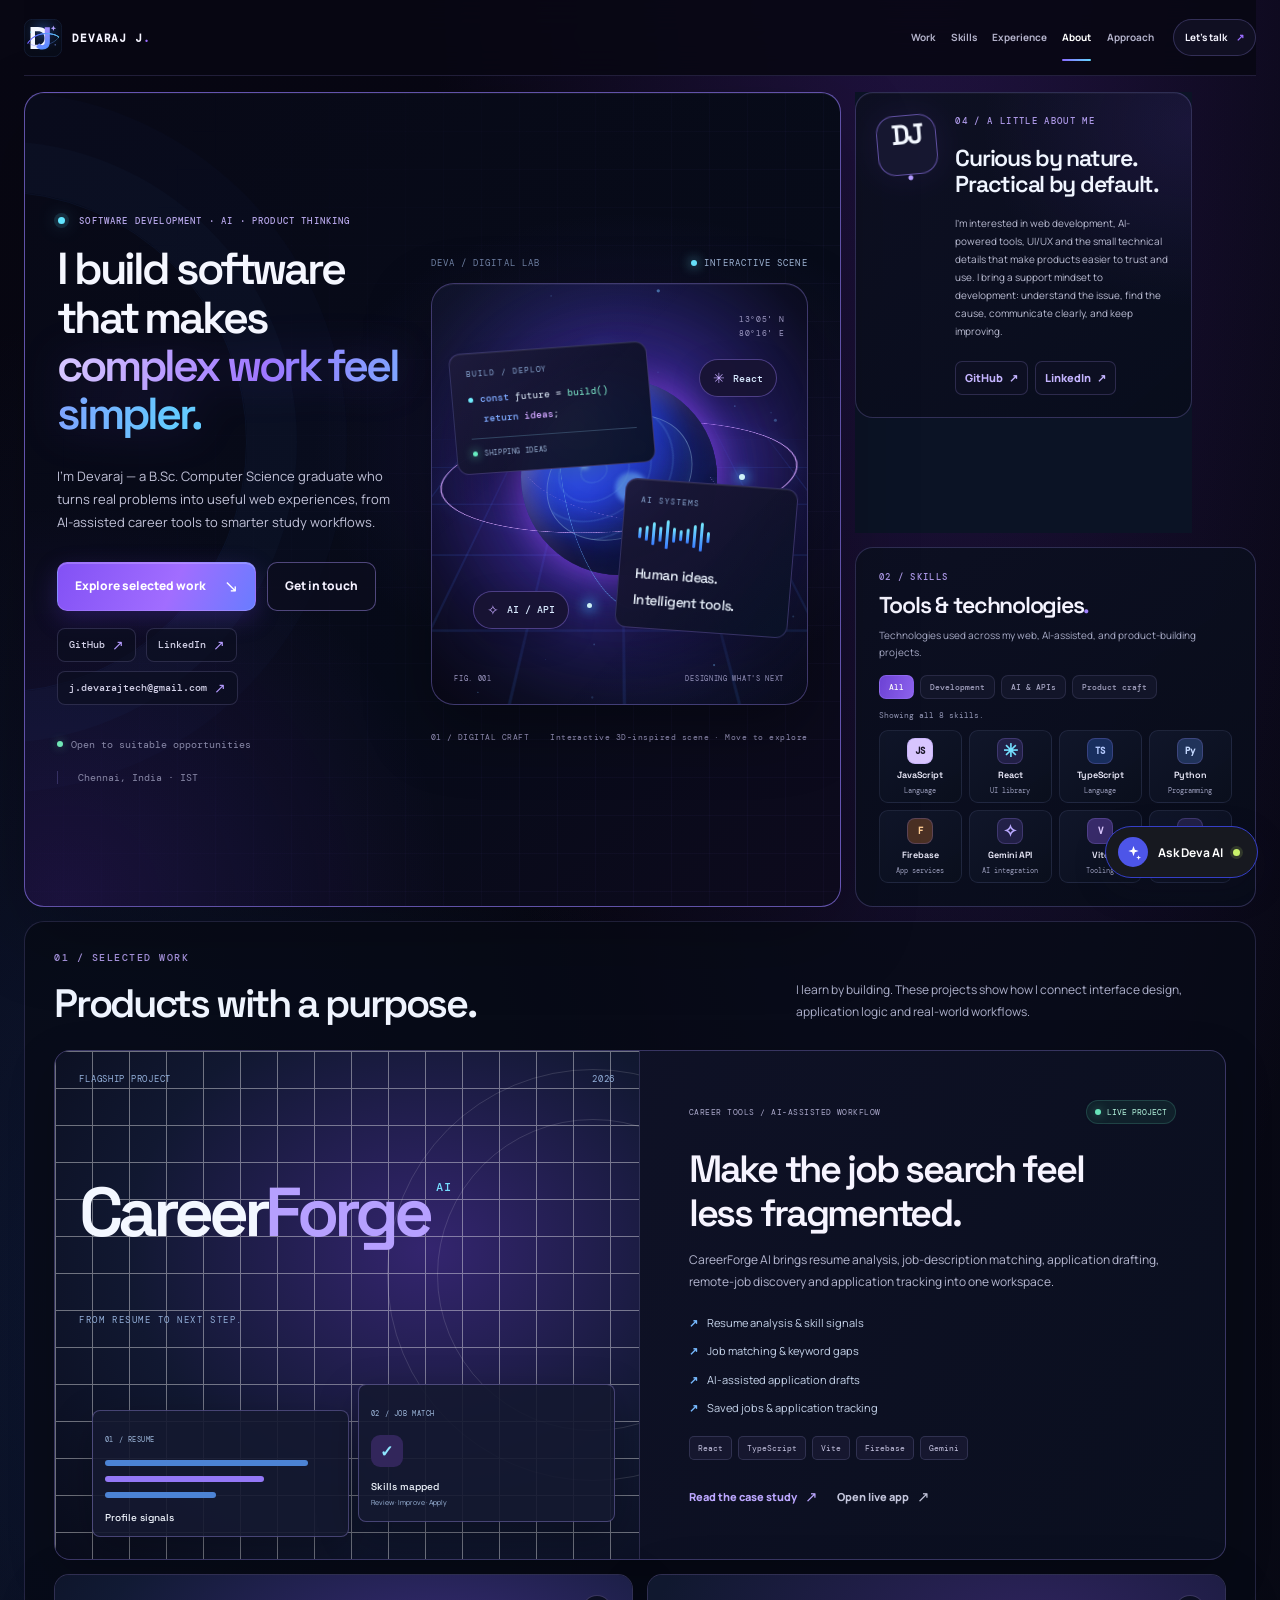
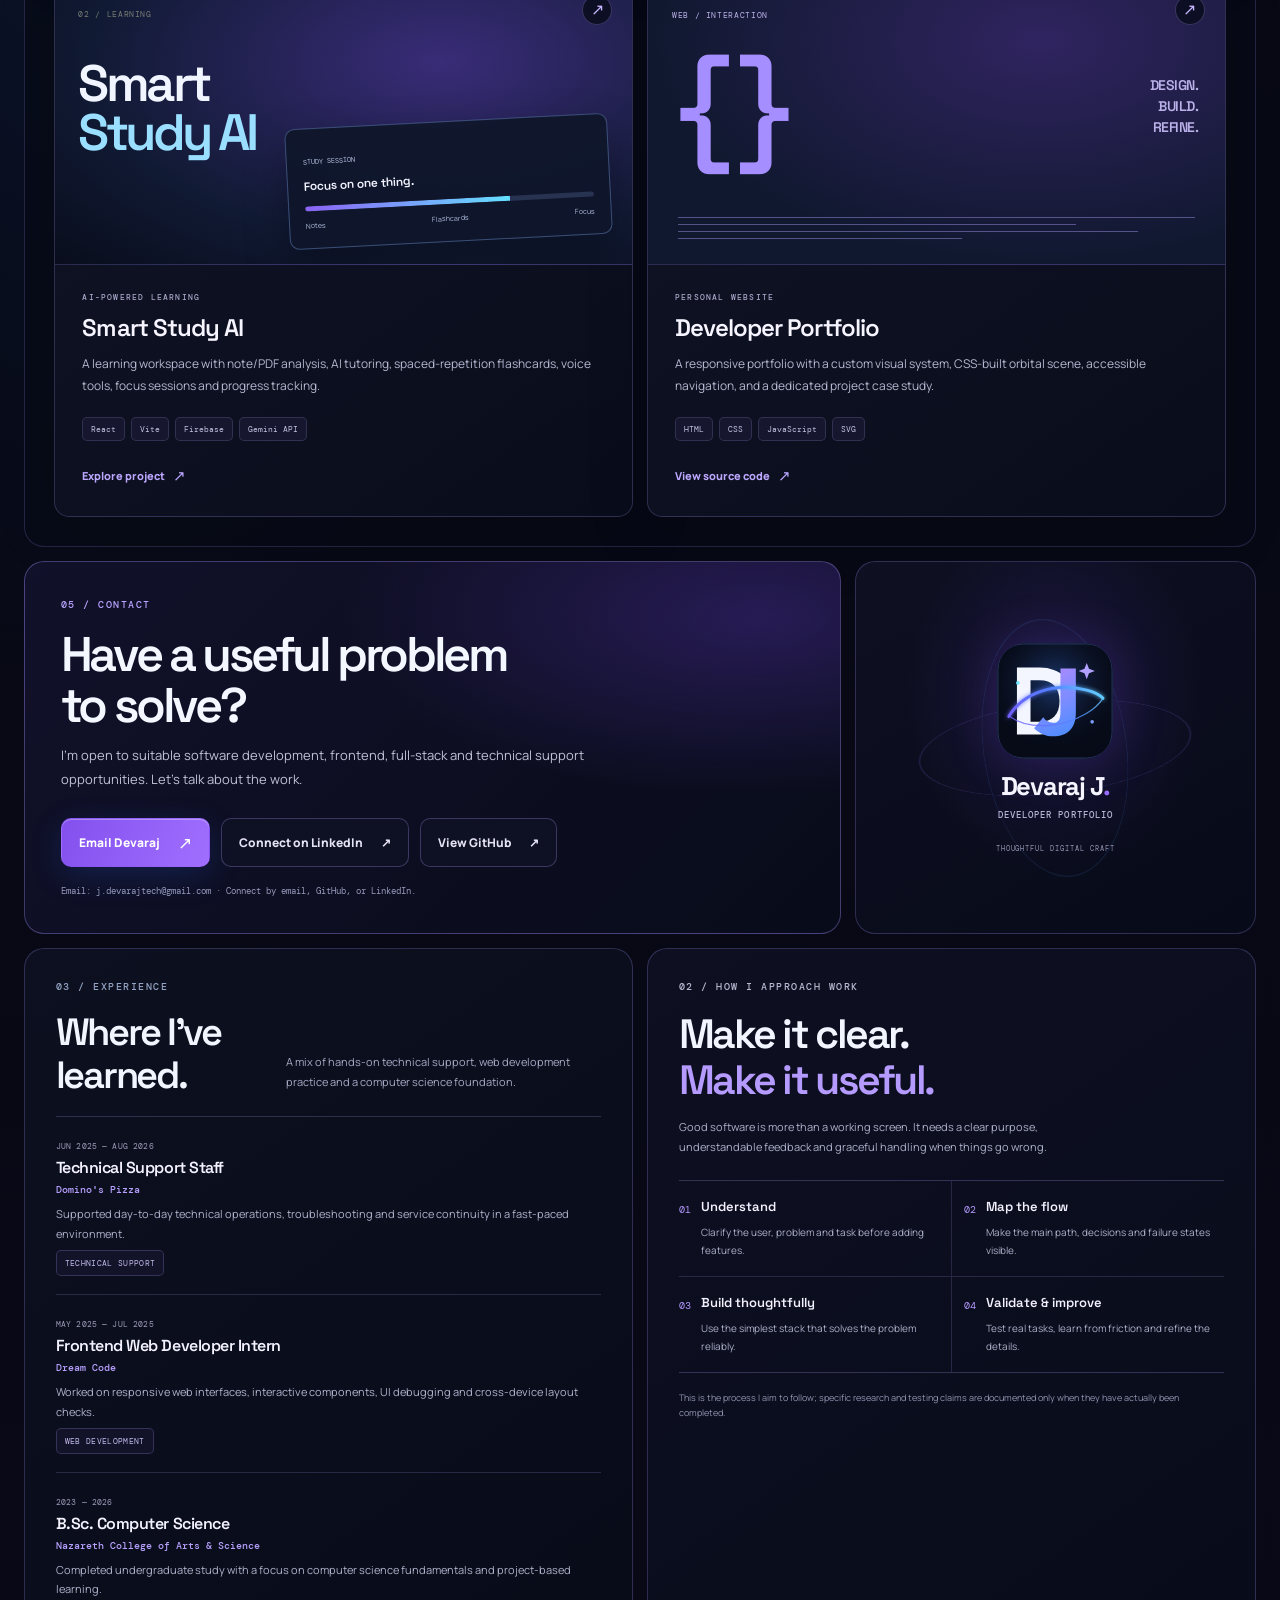
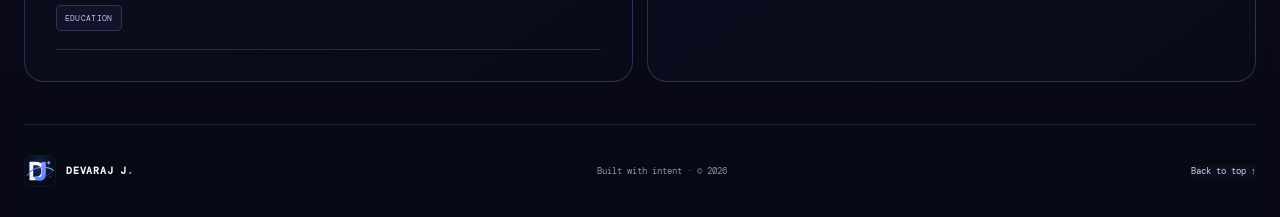
==== index.html @ 61943931 "feat: add accessible skill category filters" ====
<!doctype html>
<html lang="en">
<head>
  <meta charset="utf-8">
  <meta name="viewport" content="width=device-width, initial-scale=1">
  <meta name="theme-color" content="#080713">
  <title>Devaraj J — Software Developer & AI Product Builder</title>
  <meta name="description" content="Devaraj J is a software developer building useful web applications, AI-powered workflows and thoughtful digital experiences. Explore CareerForge AI and Smart Study AI.">
  <meta name="robots" content="index,follow">
  <link rel="canonical" href="https://devauchiha001.github.io/Devaportfolio/">
  <meta property="og:type" content="website">
  <meta property="og:title" content="Devaraj J — Software Developer & AI Product Builder">
  <meta property="og:description" content="Selected work in web development, AI integration and practical product engineering.">
  <meta property="og:image" content="https://raw.githubusercontent.com/devauchiha001/Devaportfolio/main/logo.svg">
  <meta name="twitter:card" content="summary_large_image">
  <link rel="icon" href="logo.svg?v=20261025-1">
  <link rel="preconnect" href="https://fonts.googleapis.com">
  <link rel="preconnect" href="https://fonts.gstatic.com" crossorigin>
  <link href="https://fonts.googleapis.com/css2?family=DM+Mono:wght@400;500&family=Manrope:wght@400;500;600;700;800&family=Space+Grotesk:wght@400;500;600;700&display=swap" rel="stylesheet">
  <link rel="stylesheet" href="style.css?v=20261012-4">
  <script type="application/ld+json">
  {
    "@context": "https://schema.org",
    "@type": "Person",
    "name": "Devaraj J",
    "jobTitle": "Software Developer",
    "url": "https://devauchiha001.github.io/Devaportfolio/",
    "sameAs": [
      "https://github.com/devauchiha001",
      "https://www.linkedin.com/in/devaraj-j-5021363a8"
    ],
    "knowsAbout": ["Software development", "React", "TypeScript", "Firebase", "AI integration", "UI/UX"]
  }
  </script>
  <link rel="stylesheet" href="ai-assistant.css?v=20261011-4">
  <link rel="stylesheet" href="motion-polish.css?v=20261025-2">
  <link rel="stylesheet" href="portfolio-design.css?v=20261025-1">
</head>
<body>
  <a class="skip-link" href="#main">Skip to content</a>
  <div class="site-shell">
    <header class="site-header" id="top">
      <a class="wordmark" href="index.html" aria-label="Devaraj J home"><span class="wordmark-mark"><img class="wordmark-image" src="logo.svg?v=20261025-1" alt=""></span><span class="wordmark-name">DEVARAJ J<span class="wordmark-dot">.</span></span></a>
      <button class="menu-toggle" type="button" aria-label="Open navigation" aria-expanded="false" aria-controls="primary-nav"><span></span><span></span></button>
      <nav class="primary-nav" id="primary-nav" aria-label="Main navigation">
        <a href="#work">Work</a><a href="#skills">Skills</a><a href="#experience">Experience</a><a href="#about">About</a><a href="#approach">Approach</a>
      </nav>
      <a class="header-contact" href="#contact">Let's talk <span aria-hidden="true">↗</span></a>
    </header>

    <main id="main" class="portfolio-main">
    <div class="portfolio-layout">
      
      <section class="hero section-wrap cinematic-hero portfolio-hero" aria-labelledby="hero-title">
        <div class="hero-copy reveal">
          <p class="eyebrow"><span class="eyebrow-dot"></span> SOFTWARE DEVELOPMENT · AI · PRODUCT THINKING</p>
          <h1 id="hero-title">I build software that makes <span class="text-highlight">complex work feel simpler.</span></h1>
          <p class="hero-summary">I'm Devaraj — a B.Sc. Computer Science graduate who turns real problems into useful web experiences, from AI-assisted career tools to smarter study workflows.</p>
          <div class="hero-actions">
            <a class="button button-primary" href="#work">Explore selected work <span aria-hidden="true">↘</span></a>
            <a class="button button-secondary" href="#contact">Get in touch</a>
          </div>
          <div class="hero-social-links" aria-label="Professional profiles and email">
            <a href="https://github.com/devauchiha001" target="_blank" rel="noopener noreferrer">GitHub <span aria-hidden="true">↗</span></a>
            <a href="https://www.linkedin.com/in/devaraj-j-5021363a8" target="_blank" rel="noopener noreferrer">LinkedIn <span aria-hidden="true">↗</span></a>
            <a href="mailto:j.devarajtech@gmail.com">j.devarajtech@gmail.com <span aria-hidden="true">↗</span></a>
          </div>
          <div class="hero-footnote"><span class="availability"><span></span> Open to suitable opportunities</span><span class="hero-location">Chennai, India · IST</span></div>
        </div>

        <div class="hero-visual cinematic-visual reveal" aria-label="Animated abstract 3D electric-blue orb with floating developer interface panels">
          <div class="scene-topline"><span>DEVA / DIGITAL LAB</span><span class="scene-live"><i></i> INTERACTIVE SCENE</span></div>
          <div class="scene-stage" id="hero-scene">
            <canvas class="scene-particles" id="scene-particles" aria-hidden="true"></canvas>
            <div class="scene-grid" aria-hidden="true"></div>
            <div class="scene-glow" aria-hidden="true"></div>
            <div class="orb-system" aria-hidden="true">
              <div class="orb-ring orb-ring-a"></div><div class="orb-ring orb-ring-b"></div><div class="orb-ring orb-ring-c"></div>
              <div class="energy-orb"><div class="orb-core"></div><div class="orb-shine"></div><div class="orb-continent"></div></div>
              <div class="orb-node orb-node-a"></div><div class="orb-node orb-node-b"></div><div class="orb-node orb-node-c"></div>
            </div>
            <div class="float-panel float-panel-code" aria-hidden="true"><span class="panel-kicker">BUILD / DEPLOY</span><div class="code-line"><i></i><b>const</b> future = <em>build()</em></div><div class="code-line indent"><b>return</b> <strong>ideas</strong>;</div><div class="panel-bottom"><span class="panel-pulse"></span> SHIPPING IDEAS</div></div>
            <div class="float-panel float-panel-ai" aria-hidden="true"><span class="panel-kicker">AI SYSTEMS</span><div class="ai-wave"><i></i><i></i><i></i><i></i><i></i><i></i><i></i><i></i><i></i><i></i><i></i></div><strong>Human ideas.<br>Intelligent tools.</strong></div>
            <div class="float-chip chip-react" aria-hidden="true"><span>✳</span> React</div>
            <div class="float-chip chip-ai" aria-hidden="true"><span>✧</span> AI / API</div>
            <div class="scene-coordinate" aria-hidden="true">13°05' N<br>80°16' E</div>
            <div class="scene-index" aria-hidden="true"><span>FIG. 001</span><span>DESIGNING WHAT'S NEXT</span></div>
          </div>
          <div class="visual-caption"><span>01 / DIGITAL CRAFT</span><span>Interactive 3D-inspired scene · Move to explore</span></div>
        </div>
      </section>

      <section class="section-wrap about-section portfolio-about" id="about" aria-labelledby="about-title">
        <div class="about-card reveal"><div class="about-mark">DJ<span>.</span></div><div><p class="eyebrow">04 / A LITTLE ABOUT ME</p><h2 id="about-title">Curious by nature.<br>Practical by default.</h2><p>I'm interested in web development, AI-powered tools, UI/UX and the small technical details that make products easier to trust and use. I bring a support mindset to development: understand the issue, find the cause, communicate clearly, and keep improving.</p><div class="about-links"><a href="https://github.com/devauchiha001" target="_blank" rel="noopener noreferrer">GitHub <span aria-hidden="true">↗</span></a><a href="https://www.linkedin.com/in/devaraj-j-5021363a8" target="_blank" rel="noopener noreferrer">LinkedIn <span aria-hidden="true">↗</span></a></div></div></div>
      </section>

      <section class="skills-section portfolio-skills" id="skills" aria-labelledby="skills-title">
  <div class="skills-panel">
    <div class="skills-heading"><p class="eyebrow">02 / SKILLS</p><h2 id="skills-title">Tools &amp; technologies<span class="heading-period">.</span></h2><p>Technologies used across my web, AI-assisted, and product-building projects.</p></div>
    <div class="skills-category-row" role="group" aria-label="Filter skills">
      <button class="skill-category is-current" type="button" data-skill-filter="all" aria-pressed="true">All</button>
      <button class="skill-category" type="button" data-skill-filter="development" aria-pressed="false">Development</button>
      <button class="skill-category" type="button" data-skill-filter="ai" aria-pressed="false">AI &amp; APIs</button>
      <button class="skill-category" type="button" data-skill-filter="product" aria-pressed="false">Product craft</button>
    </div>
    <p class="skill-filter-status" role="status" aria-live="polite">Showing all 8 skills.</p>
    <div class="skills-grid">
      <div class="skill-tile" data-skill-groups="development"><span class="skill-glyph glyph-js" aria-hidden="true">JS</span><strong>JavaScript</strong><small>Language</small></div>
      <div class="skill-tile" data-skill-groups="development product"><span class="skill-glyph glyph-react" aria-hidden="true">✳</span><strong>React</strong><small>UI library</small></div>
      <div class="skill-tile" data-skill-groups="development"><span class="skill-glyph glyph-ts" aria-hidden="true">TS</span><strong>TypeScript</strong><small>Language</small></div>
      <div class="skill-tile" data-skill-groups="development"><span class="skill-glyph glyph-python" aria-hidden="true">Py</span><strong>Python</strong><small>Programming</small></div>
      <div class="skill-tile" data-skill-groups="development ai"><span class="skill-glyph glyph-firebase" aria-hidden="true">F</span><strong>Firebase</strong><small>App services</small></div>
      <div class="skill-tile" data-skill-groups="ai"><span class="skill-glyph glyph-gemini" aria-hidden="true">✧</span><strong>Gemini API</strong><small>AI integration</small></div>
      <div class="skill-tile" data-skill-groups="development"><span class="skill-glyph glyph-vite" aria-hidden="true">V</span><strong>Vite</strong><small>Tooling</small></div>
      <div class="skill-tile" data-skill-groups="product"><span class="skill-glyph glyph-ui" aria-hidden="true">UI</span><strong>UI / UX</strong><small>Design basics</small></div>
    </div>
  </div>
</section>

      <section class="section-wrap work-section portfolio-work" id="work" aria-labelledby="work-title">
        <div class="section-heading reveal"><div><p class="eyebrow">01 / SELECTED WORK</p><h2 id="work-title">Products with a purpose<span class="heading-period">.</span></h2></div><p class="section-intro">I learn by building. These projects show how I connect interface design, application logic and real-world workflows.</p></div>

        <article class="featured-project reveal">
          <div class="featured-art">
            <div class="art-label"><span>FLAGSHIP PROJECT</span><span>2026</span></div>
            <div class="forge-art-title">Career<span>Forge</span><b>AI</b></div>
            <div class="forge-art-subtitle">FROM RESUME TO NEXT STEP.</div>
            <div class="forge-art-panels" aria-hidden="true"><div class="forge-panel panel-one"><span>01 / RESUME</span><i></i><i></i><i class="short"></i><b>Profile signals</b></div><div class="forge-panel panel-two"><span>02 / JOB MATCH</span><div class="panel-check">✓</div><b>Skills mapped</b><small>Review · Improve · Apply</small></div></div>
            <div class="art-grid-lines" aria-hidden="true"></div>
          </div>
          <div class="featured-info">
            <div class="project-kicker"><span>CAREER TOOLS / AI-ASSISTED WORKFLOW</span><span class="status-tag"><i></i> LIVE PROJECT</span></div>
            <h3>Make the job search feel less fragmented.</h3>
            <p>CareerForge AI brings resume analysis, job-description matching, application drafting, remote-job discovery and application tracking into one workspace.</p>
            <div class="feature-list"><span><i>↗</i> Resume analysis & skill signals</span><span><i>↗</i> Job matching & keyword gaps</span><span><i>↗</i> AI-assisted application drafts</span><span><i>↗</i> Saved jobs & application tracking</span></div>
            <div class="project-stack"><span>React</span><span>TypeScript</span><span>Vite</span><span>Firebase</span><span>Gemini</span></div>
            <div class="project-links"><a class="text-link" href="case-study.html">Read the case study <span aria-hidden="true">↗</span></a><a class="text-link text-link-muted" href="https://careerforge-ai.de5.net/" target="_blank" rel="noopener noreferrer">Open live app <span aria-hidden="true">↗</span></a></div>
          </div>
        </article>

        <div class="project-grid">
          <article class="project-card reveal">
            <a class="project-card-art study-art" href="https://smartstudyapp-ca670.web.app/" target="_blank" rel="noopener noreferrer" aria-label="Open Smart Study AI"><span class="card-art-number">02 / LEARNING</span><div class="study-art-name">Smart<br><em>Study AI</em></div><div class="study-art-card"><small>STUDY SESSION</small><b>Focus on one thing.</b><span class="study-progress"><i></i></span><div><span>Notes</span><span>Flashcards</span><span>Focus</span></div></div><span class="art-corner-arrow" aria-hidden="true">↗</span></a>
            <div class="project-card-copy"><p class="eyebrow">AI-POWERED LEARNING</p><h3>Smart Study AI</h3><p>A learning workspace with note/PDF analysis, AI tutoring, spaced-repetition flashcards, voice tools, focus sessions and progress tracking.</p><div class="project-stack"><span>React</span><span>Vite</span><span>Firebase</span><span>Gemini API</span></div><a class="text-link" href="https://smartstudyapp-ca670.web.app/" target="_blank" rel="noopener noreferrer">Explore project <span aria-hidden="true">↗</span></a></div>
          </article>
          <article class="project-card project-note reveal">
            <a class="project-card-art note-art" href="https://github.com/devauchiha001/Devaportfolio" target="_blank" rel="noopener noreferrer" aria-label="View the developer portfolio source code"><span class="note-stamp">WEB / INTERACTION</span><div class="note-symbol">{ }</div><div class="note-caption">DESIGN.<br>BUILD.<br>REFINE.</div><div class="note-lines" aria-hidden="true"><i></i><i></i><i></i><i></i></div><span class="art-corner-arrow" aria-hidden="true">↗</span></a>
            <div class="project-card-copy"><p class="eyebrow">PERSONAL WEBSITE</p><h3>Developer Portfolio</h3><p>A responsive portfolio with a custom visual system, CSS-built orbital scene, accessible navigation, and a dedicated project case study.</p><div class="project-stack"><span>HTML</span><span>CSS</span><span>JavaScript</span><span>SVG</span></div><a class="text-link" href="https://github.com/devauchiha001/Devaportfolio" target="_blank" rel="noopener noreferrer">View source code <span aria-hidden="true">↗</span></a></div>
          </article>
        </div>
      </section>

      <section class="contact-section portfolio-contact" id="contact" aria-labelledby="contact-title">
        <div class="section-wrap contact-inner reveal"><p class="eyebrow">05 / CONTACT</p><h2 id="contact-title">Have a useful problem<br>to solve<span class="heading-period">?</span></h2><p>I'm open to suitable software development, frontend, full-stack and technical support opportunities. Let's talk about the work.</p><div class="contact-actions"><a class="button button-primary" href="mailto:j.devarajtech@gmail.com">Email Devaraj <span aria-hidden="true">↗</span></a><a class="button button-light" href="https://www.linkedin.com/in/devaraj-j-5021363a8" target="_blank" rel="noopener noreferrer">Connect on LinkedIn <span aria-hidden="true">↗</span></a><a class="button button-light" href="https://github.com/devauchiha001" target="_blank" rel="noopener noreferrer">View GitHub <span aria-hidden="true">↗</span></a></div><span class="contact-small">Email: j.devarajtech@gmail.com · Connect by email, GitHub, or LinkedIn.</span></div>
      </section>

      <aside class="portfolio-brand-card" aria-label="Devaraj J portfolio identity">
  <div class="brand-orbit brand-orbit-one" aria-hidden="true"></div><div class="brand-orbit brand-orbit-two" aria-hidden="true"></div>
  <img src="logo.svg?v=20261025-2" alt="" width="116" height="116" loading="lazy">
  <h2>Devaraj J<span>.</span></h2><p>Developer Portfolio</p><span class="brand-tagline">THOUGHTFUL DIGITAL CRAFT</span>
</aside>

      <section class="section-wrap profile-section portfolio-experience" id="experience" aria-labelledby="experience-title">
        <div class="section-heading reveal"><div><p class="eyebrow">03 / EXPERIENCE</p><h2 id="experience-title">Where I've learned<span class="heading-period">.</span></h2></div><p class="section-intro">A mix of hands-on technical support, web development practice and a computer science foundation.</p></div>
        <div class="experience-list">
          <article class="experience-row reveal"><div class="experience-date">JUN 2025 — AUG 2026</div><div><h3>Technical Support Staff</h3><p class="experience-company">Domino's Pizza</p><p>Supported day-to-day technical operations, troubleshooting and service continuity in a fast-paced environment.</p></div><span class="experience-type">TECHNICAL SUPPORT</span></article>
          <article class="experience-row reveal"><div class="experience-date">MAY 2025 — JUL 2025</div><div><h3>Frontend Web Developer Intern</h3><p class="experience-company">Dream Code</p><p>Worked on responsive web interfaces, interactive components, UI debugging and cross-device layout checks.</p></div><span class="experience-type">WEB DEVELOPMENT</span></article>
          <article class="experience-row reveal"><div class="experience-date">2023 — 2026</div><div><h3>B.Sc. Computer Science</h3><p class="experience-company">Nazareth College of Arts & Science</p><p>Completed undergraduate study with a focus on computer science fundamentals and project-based learning.</p></div><span class="experience-type">EDUCATION</span></article>
        </div>
      </section>

      <section class="approach-section portfolio-approach" id="approach" aria-labelledby="approach-title">
        <div class="section-wrap">
          <div class="section-heading reveal"><div><p class="eyebrow">02 / HOW I APPROACH WORK</p><h2 id="approach-title">Make it clear.<br><span>Make it useful.</span></h2></div><p class="section-intro">Good software is more than a working screen. It needs a clear purpose, understandable feedback and graceful handling when things go wrong.</p></div>
          <div class="approach-steps">
            <article class="approach-step reveal"><span>01</span><div><h3>Understand</h3><p>Clarify the user, problem and task before adding features.</p></div></article>
            <article class="approach-step reveal"><span>02</span><div><h3>Map the flow</h3><p>Make the main path, decisions and failure states visible.</p></div></article>
            <article class="approach-step reveal"><span>03</span><div><h3>Build thoughtfully</h3><p>Use the simplest stack that solves the problem reliably.</p></div></article>
            <article class="approach-step reveal"><span>04</span><div><h3>Validate & improve</h3><p>Test real tasks, learn from friction and refine the details.</p></div></article>
          </div>
          <p class="approach-note">This is the process I aim to follow; specific research and testing claims are documented only when they have actually been completed.</p>
        </div>
      </section>
    </div>
  </main>
    <footer class="site-footer"><a class="wordmark" href="#top"><span class="wordmark-mark"><img class="wordmark-image" src="logo.svg?v=20261025-1" alt=""></span><span class="wordmark-name">DEVARAJ J<span class="wordmark-dot">.</span></span></a><span>Built with intent · © <span id="year"></span></span><a href="#top" class="back-top">Back to top ↑</a></footer>
  </div>
  <script src="script.js?v=20261025-2"></script>
  <script src="motion-polish.js?v=20261025-1"></script>

  <div class="deva-ai-widget" id="deva-ai-widget">
    <aside class="deva-ai-panel" id="deva-ai-panel" role="dialog" aria-modal="false" aria-labelledby="deva-ai-title" aria-describedby="deva-ai-status" hidden>
      <div class="deva-ai-panel-head">
        <div class="deva-ai-avatar" aria-hidden="true">
          <svg viewBox="0 0 24 24" fill="none"><path d="M12 2.7 13.9 8l5.4 1.9-5.4 1.9-1.9 5.4-1.9-5.4-5.4-1.9L10.1 8 12 2.7Z" fill="currentColor"/><path d="m19.2 15.8.9 2.5 2.5.9-2.5.9-.9 2.5-.9-2.5-2.5-.9 2.5-.9.9-2.5Z" fill="currentColor"/></svg>
        </div>
        <div class="deva-ai-heading">
          <strong id="deva-ai-title">Deva AI</strong>
          <span>Portfolio assistant</span>
        </div>
        <span class="deva-ai-online"><i></i> Preview</span>
        <button class="deva-ai-close" id="deva-ai-close" type="button" aria-label="Close Deva AI">
          <svg viewBox="0 0 24 24" fill="none" aria-hidden="true"><path d="m6 6 12 12M18 6 6 18" stroke="currentColor" stroke-width="1.8" stroke-linecap="round"/></svg>
        </button>
      </div>
      <p class="deva-ai-status" id="deva-ai-status">Preview mode · replies use curated portfolio information; messages are not sent to an AI service yet.</p>
      <div class="deva-ai-messages" id="deva-ai-messages" role="log" aria-live="polite" aria-relevant="additions text">
        <div class="deva-ai-message deva-ai-message-assistant">
          <div class="deva-ai-message-label">DEVA AI</div>
          <div class="deva-ai-bubble">Hi! I can help you explore Devaraj’s projects, skills, experience, and contact links. What would you like to know?</div>
        </div>
      </div>
      <div class="deva-ai-suggestions" id="deva-ai-suggestions" aria-label="Suggested questions">
        <button type="button" data-question="Tell me about CareerForge AI">CareerForge AI</button>
        <button type="button" data-question="Summarize Devaraj's skills">Technical skills</button>
        <button type="button" data-question="Give me a recruiter summary">Recruiter summary</button>
      </div>
      <form class="deva-ai-form" id="deva-ai-form">
        <label class="deva-ai-sr-only" for="deva-ai-input">Ask Deva AI a question</label>
        <input id="deva-ai-input" name="question" type="text" maxlength="500" placeholder="Ask about a project or skill…" autocomplete="off" required>
        <button type="submit" aria-label="Send question">
          <svg viewBox="0 0 24 24" fill="none" aria-hidden="true"><path d="M21 3 10.8 13.2M21 3l-6.5 18-3.7-7.8L3 9.5 21 3Z" stroke="currentColor" stroke-width="1.8" stroke-linecap="round" stroke-linejoin="round"/></svg>
        </button>
      </form>
      <p class="deva-ai-footnote">Answers are based on published portfolio content. Verify technical details in the linked repositories.</p>
    </aside>
    <button class="deva-ai-launcher" id="deva-ai-launcher" type="button" aria-expanded="false" aria-controls="deva-ai-panel" aria-label="Open Deva AI portfolio assistant">
      <span class="deva-ai-launcher-icon" aria-hidden="true"><svg viewBox="0 0 24 24" fill="none"><path d="M12 2.7 13.9 8l5.4 1.9-5.4 1.9-1.9 5.4-1.9-5.4-5.4-1.9L10.1 8 12 2.7Z" fill="currentColor"/><path d="M19.2 15.8l.9 2.5 2.5.9-2.5.9-.9 2.5-.9-2.5-2.5-.9 2.5-.9.9-2.5Z" fill="currentColor"/></svg></span>
      <span>Ask Deva AI</span>
      <span class="deva-ai-launcher-dot" aria-hidden="true"></span>
    </button>
  </div>
<script src="ai-assistant.js?v=20261011-4"></script>
</body>
</html>
---- style.css ----
:root{--paper:#f7f7f2;--paper-2:#eeefe8;--ink:#171920;--muted:#666b78;--subtle:#8b909a;--line:#dedfd8;--cobalt:#4d55e8;--cobalt-dark:#353fc8;--lavender:#e6e7ff;--lime:#c9f36a;--white:#fff;--display:"Space Grotesk",sans-serif;--body:"Manrope",sans-serif;--mono:"DM Mono",monospace;--page:1220px}*{box-sizing:border-box}html{scroll-behavior:smooth;scroll-padding-top:90px}body{margin:0;background:var(--paper);color:var(--ink);font-family:var(--body);line-height:1.65;-webkit-font-smoothing:antialiased}a{color:inherit}button,a{-webkit-tap-highlight-color:transparent}button{font:inherit}.skip-link{position:absolute;z-index:999;top:10px;left:12px;padding:10px 14px;background:var(--ink);color:#fff;transform:translateY(-160%);border-radius:7px}.skip-link:focus{transform:translateY(0)}.site-shell{overflow:hidden}.section-wrap{width:min(calc(100% - 64px),var(--page));margin-inline:auto}.site-header{height:84px;display:flex;align-items:center;gap:36px;width:min(calc(100% - 64px),var(--page));margin:auto;border-bottom:1px solid var(--line);position:relative;z-index:20}.wordmark{display:inline-flex;align-items:center;gap:10px;text-decoration:none;min-width:max-content}.wordmark-mark{width:37px;height:37px;display:grid;place-items:center;border:1.5px solid var(--ink);border-radius:11px;font:700 13px var(--display);letter-spacing:-.1em}.wordmark-mark span{color:var(--cobalt)}.wordmark-name{font:700 12px var(--mono);letter-spacing:.1em}.wordmark-dot{color:var(--cobalt)}.primary-nav{display:flex;align-items:center;gap:31px;margin-left:auto}.primary-nav a,.header-contact{font-size:12px;text-decoration:none;font-weight:700;color:#555a66;transition:color .2s}.primary-nav a:hover,.primary-nav a:focus-visible{color:var(--cobalt)}.header-contact{color:var(--ink);border:1px solid #c8cbd1;padding:10px 15px;border-radius:99px;min-width:max-content}.header-contact span{color:var(--cobalt);margin-left:7px}.menu-toggle{display:none}.hero{display:grid;grid-template-columns:1.03fr .97fr;gap:52px;align-items:center;padding-block:94px 102px;min-height:665px}.eyebrow{font:500 10px var(--mono);letter-spacing:.12em;color:#686d79;margin:0 0 18px}.eyebrow-dot{display:inline-block;width:7px;height:7px;border-radius:50%;background:#79a52c;box-shadow:0 0 0 4px #79a52c1a;margin:0 8px 0 1px}.hero h1{font:600 clamp(43px,5.25vw,70px)/1.08 var(--display);letter-spacing:-.065em;max-width:680px;margin:0}.text-highlight{color:var(--cobalt);position:relative}.hero-summary{font-size:15px;line-height:1.85;color:var(--muted);max-width:560px;margin:26px 0 0}.hero-actions,.contact-actions{display:flex;flex-wrap:wrap;gap:11px;margin-top:27px}.button{min-height:47px;display:inline-flex;align-items:center;justify-content:center;gap:18px;text-decoration:none;border-radius:8px;padding:0 17px;font-size:12px;font-weight:800;border:1px solid transparent;transition:transform .22s,background .22s,border-color .22s}.button:hover{transform:translateY(-2px)}.button:focus-visible,.text-link:focus-visible,.primary-nav a:focus-visible,.header-contact:focus-visible,.about-links a:focus-visible,.back-top:focus-visible{outline:3px solid #767cff;outline-offset:4px}.button-primary{background:var(--cobalt);color:white}.button-primary:hover{background:var(--cobalt-dark)}.button-primary span{font-size:17px;font-weight:400}.button-secondary{background:transparent;border-color:#cdd0d6;color:var(--ink)}.button-secondary:hover{border-color:var(--cobalt)}.hero-footnote{margin-top:33px;display:flex;gap:20px;flex-wrap:wrap;font:400 10px var(--mono);color:#777c86}.availability{display:inline-flex;align-items:center;gap:8px}.availability span{height:6px;width:6px;background:#78a52c;border-radius:50%}.hero-location{padding-left:20px;border-left:1px solid var(--line)}.hero-visual{position:relative;min-width:0;padding:17px 0 9px 14px}.visual-topline,.visual-caption{display:flex;justify-content:space-between;gap:12px;font:400 9px var(--mono);letter-spacing:.05em;color:#777b87}.tiny-status{display:inline-flex;gap:6px;align-items:center}.tiny-status i,.status-tag i{width:6px;height:6px;background:#79a52c;border-radius:50%;display:inline-block}.product-window{position:relative;z-index:1;margin-top:13px;border:1px solid #d5d6d0;border-radius:13px;background:#fff;box-shadow:0 28px 80px #25274313;overflow:hidden;transform:rotate(1.1deg)}.window-bar{height:37px;background:#f6f6f4;border-bottom:1px solid #e8e8e4;display:flex;align-items:center;justify-content:space-between;padding:0 14px;color:#777b84;font:400 9px var(--mono)}.window-dots{display:flex;gap:4px}.window-dots i{height:6px;width:6px;border-radius:50%;background:#d0d2d7}.window-dots i:first-child{background:#d6a7a2}.window-dots i:nth-child(2){background:#e7d19d}.window-dots i:nth-child(3){background:#add1a4}.window-menu{letter-spacing:1px}.workspace{display:grid;grid-template-columns:45px 1fr;min-height:325px}.workspace-sidebar{padding:14px 0;display:flex;align-items:center;flex-direction:column;gap:18px;background:#fafaf8;border-right:1px solid #ededea;color:#999eaa}.mini-brand{font:700 13px var(--display);color:var(--cobalt);margin-bottom:8px}.workspace-sidebar i{font-style:normal;font-size:13px;width:25px;height:25px;display:grid;place-items:center;border-radius:7px}.workspace-sidebar .side-active{background:var(--lavender);color:var(--cobalt)}.side-bottom{margin-top:auto;background:#ececff;color:var(--cobalt);border-radius:50%;width:24px;height:24px;display:grid;place-items:center;font:500 8px var(--mono)}.workspace-content{padding:20px 20px 16px;min-width:0}.workspace-greeting{display:flex;justify-content:space-between;align-items:center;gap:10px}.workspace-greeting>div{display:grid;gap:5px}.ui-overline{font:400 8px var(--mono);letter-spacing:.09em;color:#8e93a0}.workspace-greeting strong{font:600 17px var(--display);letter-spacing:-.04em}.avatar-chip{height:25px;width:25px;border-radius:8px;background:#f0eeff;display:grid;place-items:center;color:var(--cobalt);font:600 10px var(--mono)}.mini-stat-row{display:grid;grid-template-columns:1fr 1fr;gap:10px;margin-top:17px}.mini-stat{border:1px solid #e8e9ed;border-radius:7px;padding:12px;display:grid;gap:5px}.mini-stat small,.match-panel-heading{font:400 8px var(--mono);letter-spacing:.06em;color:#838894}.mini-stat b{font:600 13px var(--display)}.stat-pill,.stat-link{font-size:8px;color:#6a8f29}.stat-link{color:var(--cobalt)}.match-panel{border:1px solid #e4e5ed;border-radius:8px;padding:13px;margin-top:11px;background:#fdfdff}.match-panel-heading{display:flex;justify-content:space-between;align-items:center}.match-badge{font-size:7px;background:#efefff;color:var(--cobalt);border-radius:99px;padding:4px 6px}.match-role{display:flex;align-items:center;gap:9px;margin-top:13px}.company-mark{width:30px;height:30px;display:grid;place-items:center;border-radius:7px;background:#ececff;color:var(--cobalt);font-size:16px}.match-role>div{display:grid;gap:2px;min-width:0}.match-role b{font-size:10px}.match-role small{font-size:8px;color:#9297a1}.match-arrow{margin-left:auto;color:var(--cobalt)}.match-line{height:5px;background:#edeeef;border-radius:99px;margin-top:15px;overflow:hidden}.match-line span{display:block;width:68%;height:100%;background:#858bf0;border-radius:inherit}.match-foot{display:flex;justify-content:space-between;gap:8px;font-size:8px;color:#8b909b;margin-top:7px}.mini-row-footer{display:flex;justify-content:space-between;gap:6px;margin-top:13px;font-size:7px;color:#9b9faa}.visual-caption{margin-top:13px;font-size:8px}.orbit{position:absolute;border:1px solid #dfe0ff;border-radius:50%;pointer-events:none}.orbit-one{height:295px;width:295px;right:-80px;top:26px}.orbit-two{height:385px;width:385px;right:-125px;top:-20px;border-color:#e8e9f5}.tech-ribbon{border-block:1px solid var(--line);background:#f1f2ec;min-height:75px;display:flex;align-items:center;justify-content:center;gap:32px;padding:20px 32px;flex-wrap:wrap}.ribbon-label{font:500 9px var(--mono);letter-spacing:.11em;color:#8b9097}.ribbon-items{display:flex;align-items:center;gap:22px;flex-wrap:wrap;justify-content:center}.ribbon-items span{font:600 12px var(--display);color:#545966}.ribbon-items i{font-style:normal;font-size:11px;color:var(--cobalt)}.work-section{padding-block:116px 125px}.section-heading{display:flex;align-items:end;justify-content:space-between;gap:45px;margin-bottom:45px}.section-heading h2{font:600 clamp(34px,4vw,51px)/1.13 var(--display);letter-spacing:-.06em;margin:0}.heading-period{color:var(--cobalt)}.section-intro{max-width:390px;color:var(--muted);font-size:13px;line-height:1.85;margin:0 0 4px}.featured-project{display:grid;grid-template-columns:1fr 1fr;border:1px solid #d8d9d2;border-radius:15px;overflow:hidden;background:#fff;box-shadow:0 12px 35px #292d4410}.featured-art{min-height:425px;padding:22px 24px;position:relative;overflow:hidden;background:#181a2a;color:white;display:flex;flex-direction:column;justify-content:space-between}.featured-art:before{content:"";position:absolute;width:410px;height:410px;border:1px solid #fff2;border-radius:50%;right:-160px;top:18px}.featured-art:after{content:"";position:absolute;width:310px;height:310px;border:1px solid #fff2;border-radius:50%;right:-110px;top:68px}.art-label{position:relative;z-index:2;display:flex;justify-content:space-between;font:400 9px var(--mono);letter-spacing:.08em;color:#b8bbd0}.forge-art-title{position:relative;z-index:2;margin-top:37px;font:600 clamp(45px,5.4vw,72px)/.96 var(--display);letter-spacing:-.075em}.forge-art-title span{color:#aaaaff}.forge-art-title b{font:500 12px var(--mono);letter-spacing:.08em;vertical-align:top;margin-left:8px;color:var(--lime)}.forge-art-subtitle{position:relative;z-index:2;font:400 9px var(--mono);letter-spacing:.17em;color:#c5c7dc;margin-top:11px}.forge-art-panels{position:relative;z-index:2;display:flex;justify-content:flex-end;align-items:end;gap:9px;margin-top:16px}.forge-panel{border:1px solid #ffffff33;background:#202237ed;border-radius:8px;padding:12px;width:48%;box-shadow:0 15px 30px #0003}.forge-panel>span{font:400 7px var(--mono);letter-spacing:.08em;color:#aaaec6}.forge-panel i{height:6px;background:#6b6f8d;display:block;border-radius:99px;margin-top:10px;width:88%}.forge-panel i:nth-of-type(2){width:69%;background:#9a9df9}.forge-panel i.short{width:48%}.forge-panel b{display:block;font:500 10px var(--display);margin-top:13px}.panel-two{transform:translateY(-15px);background:#292b43}.panel-check{height:32px;width:32px;border-radius:9px;background:#d8ff92;color:#26340e;display:grid;place-items:center;font-weight:800;margin-top:12px}.forge-panel small{display:block;margin-top:4px;color:#bec1d6;font-size:7px}.art-grid-lines{position:absolute;inset:0;background-image:linear-gradient(#fff 1px,transparent 1px),linear-gradient(90deg,#fff 1px,transparent 1px);background-size:37px 37px;opacity:.045;pointer-events:none}.featured-info{padding:clamp(24px,4vw,49px);display:flex;flex-direction:column;align-items:flex-start}.project-kicker{display:flex;align-items:center;gap:10px;justify-content:space-between;flex-wrap:wrap;width:100%;font:400 8px var(--mono);letter-spacing:.06em;color:#7f8490}.status-tag{display:inline-flex;align-items:center;gap:6px;color:#527824;background:#f0f8e1;border-radius:99px;padding:6px 8px;letter-spacing:0}.featured-info h3{font:600 clamp(27px,3vw,38px)/1.15 var(--display);letter-spacing:-.06em;margin:24px 0 13px;max-width:460px}.featured-info>p,.project-card-copy>p:not(.eyebrow){font-size:12px;line-height:1.9;color:var(--muted);margin:0}.feature-list{display:grid;gap:10px;margin-top:20px;font-size:11px;color:#404551}.feature-list span{display:flex;align-items:center;gap:9px}.feature-list i{font-style:normal;color:var(--cobalt);font-weight:800}.project-stack{display:flex;flex-wrap:wrap;gap:6px;margin-top:19px}.project-stack span{font:400 8px var(--mono);padding:6px 8px;background:#f3f3f0;border:1px solid #e7e8e2;border-radius:5px;color:#626775}.project-links{display:flex;gap:19px;flex-wrap:wrap;margin-top:auto;padding-top:25px}.text-link{font-size:11px;font-weight:800;text-decoration:none;color:var(--cobalt);display:inline-flex;align-items:center;gap:8px}.text-link span{font-size:15px;font-weight:400}.text-link:hover{text-decoration:underline;text-underline-offset:4px}.text-link-muted{color:#535865}.project-grid{display:grid;grid-template-columns:1fr 1fr;gap:19px;margin-top:20px}.project-card{border:1px solid #d8d9d2;border-radius:14px;overflow:hidden;background:#fff}.project-card-art{height:290px;display:block;text-decoration:none;position:relative;overflow:hidden}.study-art{background:#e8e9df;padding:23px}.card-art-number{font:400 8px var(--mono);letter-spacing:.08em;color:#777d72}.study-art-name{font:600 clamp(34px,4vw,54px)/.96 var(--display);letter-spacing:-.07em;margin-top:35px;color:#252922;position:relative;z-index:1}.study-art-name em{font-style:normal;color:#5b64dc}.study-art-card{position:absolute;right:22px;bottom:22px;width:56%;padding:16px;border:1px solid #d7d9cd;border-radius:10px;background:#f8f8f1;box-shadow:0 15px 35px #292d4414;transform:rotate(-3deg)}.study-art-card small{font:400 7px var(--mono);color:#888e7a}.study-art-card b{display:block;margin-top:7px;font:600 12px var(--display)}.study-progress{height:5px;background:#e5e6de;border-radius:99px;display:block;margin-top:12px;overflow:hidden}.study-progress i{display:block;height:100%;width:71%;background:#7780e8}.study-art-card>div{display:flex;justify-content:space-between;margin-top:9px;font-size:7px;color:#73796d}.art-corner-arrow{position:absolute;right:20px;top:20px;height:30px;width:30px;border-radius:50%;background:#f8f8f1;display:grid;place-items:center;color:#4d55e8}.project-card-copy{padding:27px}.project-card-copy .eyebrow{font-size:8px;margin-bottom:10px}.project-card-copy h3{font:600 24px var(--display);letter-spacing:-.04em;margin:0 0 10px}.project-card-copy>.text-link{margin-top:23px}.project-note .note-art{height:290px;padding:24px;background:#e9e8fb;position:relative;overflow:hidden}.note-stamp{font:400 8px var(--mono);letter-spacing:.08em;color:#7776ac}.note-symbol{position:absolute;font:600 120px/.95 var(--display);letter-spacing:-.1em;color:#6766b8;left:28px;top:72px}.note-caption{position:absolute;right:26px;top:100px;font:600 14px/1.5 var(--display);letter-spacing:-.03em;color:#282940;text-align:right}.note-lines{position:absolute;left:30px;right:30px;bottom:25px;display:grid;gap:6px}.note-lines i{height:1px;background:#b9b8db}.note-lines i:nth-child(2){width:77%}.note-lines i:nth-child(3){width:89%}.note-lines i:nth-child(4){width:55%}.approach-section{background:#1c1e2d;color:#fff;padding-block:105px 100px}.approach-section .eyebrow{color:#b7bad2}.approach-section .section-heading h2{font-size:clamp(39px,5vw,61px)}.approach-section .section-heading h2 span{color:#aaaaff}.approach-section .section-intro{color:#b4b7c8}.approach-steps{display:grid;grid-template-columns:repeat(4,1fr);border-top:1px solid #444657;border-bottom:1px solid #444657}.approach-step{padding:25px 22px 25px 0;display:flex;gap:17px;border-right:1px solid #444657}.approach-step:not(:first-child){padding-left:22px}.approach-step:last-child{border-right:0}.approach-step>span{font:400 10px var(--mono);color:#aaaaff;padding-top:5px}.approach-step h3{font:600 15px var(--display);margin:0 0 8px}.approach-step p{font-size:11px;line-height:1.8;color:#b4b7c8;margin:0;max-width:230px}.approach-note{font-size:10px;color:#a1a4b8;margin:17px 0 0}.profile-section{padding-block:116px}.experience-list{border-top:1px solid var(--line)}.experience-row{padding:26px 0;display:grid;grid-template-columns:175px 1fr 155px;align-items:start;gap:25px;border-bottom:1px solid var(--line)}.experience-date{font:400 9px var(--mono);letter-spacing:.02em;color:#777c88;padding-top:6px}.experience-row h3{font:600 18px var(--display);letter-spacing:-.03em;margin:0}.experience-company{font:500 10px var(--mono);color:var(--cobalt);margin:5px 0 8px}.experience-row p:last-child{font-size:12px;color:var(--muted);line-height:1.8;margin:0;max-width:600px}.experience-type{font:400 8px var(--mono);letter-spacing:.04em;color:#7e838d;border:1px solid #dedfd9;border-radius:5px;padding:7px 8px;text-align:center;justify-self:end}.about-section{padding-block:0 115px}.about-card{display:grid;grid-template-columns:130px 1fr;gap:32px;padding:clamp(28px,5vw,60px);border-radius:16px;background:#edeee7;border:1px solid #e1e2da}.about-mark{width:86px;height:86px;border:1px solid #b7b9c3;border-radius:25px;display:grid;place-items:center;font:600 28px var(--display);letter-spacing:-.1em;color:var(--ink);transform:rotate(-5deg)}.about-mark span{color:var(--cobalt)}.about-card h2{font:600 clamp(30px,3.4vw,43px)/1.15 var(--display);letter-spacing:-.06em;margin:0 0 16px}.about-card>div:last-child>p:not(.eyebrow){max-width:780px;font-size:12px;color:var(--muted);line-height:1.95;margin:0}.about-links{display:flex;gap:19px;margin-top:21px}.about-links a{font-size:11px;font-weight:800;text-decoration:none;color:var(--cobalt)}.about-links a span{margin-left:4px}.contact-section{background:#dfe1fa;padding-block:91px}.contact-inner{max-width:var(--page)}.contact-inner .eyebrow{color:#535bbb}.contact-inner h2{font:600 clamp(43px,6.4vw,76px)/1.05 var(--display);letter-spacing:-.07em;margin:0;max-width:850px}.contact-inner>p:not(.eyebrow){max-width:590px;font-size:13px;color:#55596d;line-height:1.9}.button-light{background:#f8f8ff;border-color:#c4c7ec;color:#252849}.button-light:hover{border-color:var(--cobalt)}.contact-small{display:block;margin-top:18px;font:400 9px var(--mono);color:#6f7390}.site-footer{min-height:93px;display:flex;align-items:center;justify-content:space-between;gap:20px;width:min(calc(100% - 64px),var(--page));margin:auto;color:#777c86;font:400 9px var(--mono)}.site-footer .wordmark-mark{height:31px;width:31px;border-radius:9px;font-size:11px}.site-footer .wordmark-name{font-size:10px}.back-top{text-decoration:none;color:#5d6270}.back-top:hover{color:var(--cobalt)}.reveal{opacity:0;transform:translateY(18px);transition:opacity .55s ease,transform .55s cubic-bezier(.2,.75,.25,1)}.reveal.is-visible{opacity:1;transform:none}@media(min-width:1400px){.hero{padding-top:112px;padding-bottom:118px}.hero h1{font-size:72px}}@media(max-width:1000px){.section-wrap,.site-header,.site-footer{width:min(calc(100% - 44px),var(--page))}.hero{grid-template-columns:1fr;gap:35px;padding-block:72px 82px}.hero-copy{max-width:760px}.hero-visual{width:min(100%,680px);margin:auto;padding-left:0}.product-window{transform:none}.orbit-one{right:0}.orbit-two{right:-48px}.section-heading{align-items:start;flex-direction:column;gap:18px}.section-intro{max-width:600px}.featured-project{grid-template-columns:1fr 1fr}.featured-art{min-height:400px}.featured-info{padding:26px}.approach-steps{grid-template-columns:1fr 1fr}.approach-step{padding:22px 20px 22px 0}.approach-step:nth-child(2){border-right:0}.approach-step:nth-child(3){padding-left:0;border-top:1px solid #444657}.approach-step:nth-child(4){border-top:1px solid #444657}.experience-row{grid-template-columns:145px 1fr}.experience-type{grid-column:2;justify-self:start}.about-card{grid-template-columns:90px 1fr;gap:24px}}@media(max-width:700px){html{scroll-padding-top:76px}.section-wrap,.site-header,.site-footer{width:calc(100% - 36px)}.site-header{height:72px;gap:12px}.wordmark-mark{width:33px;height:33px}.wordmark-name{font-size:10px}.header-contact{padding:9px 11px;font-size:10px;margin-left:auto}.menu-toggle{display:flex;order:3;flex-direction:column;justify-content:center;gap:5px;width:38px;height:38px;background:transparent;border:1px solid #d0d2d7;border-radius:8px;cursor:pointer}.menu-toggle span{width:15px;height:1.5px;background:var(--ink);margin:auto}.primary-nav{display:none;position:absolute;top:63px;left:0;right:0;background:#fff;border:1px solid var(--line);border-radius:11px;padding:11px;box-shadow:0 15px 30px #18192015;gap:0;flex-direction:column;align-items:stretch;margin:0}.primary-nav.is-open{display:flex}.primary-nav a{padding:12px 10px;border-radius:6px}.primary-nav a:hover{background:#f3f3f1}.hero{padding-block:58px 66px;min-height:unset;gap:36px}.hero h1{font-size:clamp(39px,11vw,58px)}.hero-summary{font-size:13px;margin-top:20px}.eyebrow{font-size:9px;line-height:1.8}.hero-actions{gap:8px}.button{min-height:44px;padding:0 13px;font-size:10px}.hero-footnote{gap:11px;font-size:8px;margin-top:24px}.hero-location{padding-left:11px}.hero-visual{padding-top:4px}.workspace{grid-template-columns:34px 1fr;min-height:280px}.workspace-sidebar{gap:13px}.workspace-content{padding:14px 12px}.workspace-greeting strong{font-size:13px}.mini-stat{padding:9px}.match-panel{padding:10px}.mini-row-footer{font-size:6px}.visual-topline,.visual-caption{font-size:7px}.orbit-one{height:220px;width:220px;right:-75px}.orbit-two{height:285px;width:285px;right:-102px}.tech-ribbon{gap:14px;padding:18px 16px}.ribbon-label{width:100%;text-align:center}.ribbon-items{gap:10px 13px}.ribbon-items span{font-size:10px}.work-section,.profile-section{padding-block:77px}.section-heading{margin-bottom:29px;gap:12px}.section-heading h2{font-size:clamp(32px,9vw,43px)}.section-intro{font-size:12px}.featured-project{grid-template-columns:1fr}.featured-art{min-height:350px;padding:18px}.forge-art-title{font-size:60px;margin-top:28px}.forge-art-panels{margin-top:15px}.featured-info{padding:24px 21px}.featured-info h3{font-size:30px;margin-top:19px}.project-links{margin-top:5px}.project-grid{grid-template-columns:1fr;gap:14px;margin-top:14px}.project-card-art,.study-art,.project-note .note-art{height:245px}.study-art-name{font-size:43px}.study-art-card{width:58%;padding:12px;right:15px;bottom:15px}.note-symbol{font-size:105px;top:60px}.note-caption{top:85px;right:20px;font-size:12px}.project-card-copy{padding:22px}.approach-section{padding-block:75px}.approach-steps{grid-template-columns:1fr}.approach-step,.approach-step:not(:first-child),.approach-step:nth-child(3),.approach-step:nth-child(4){padding:19px 0;border-right:0;border-top:1px solid #444657}.approach-step:first-child{border-top:0}.approach-step p{max-width:none}.experience-row{grid-template-columns:1fr;gap:8px;padding:22px 0}.experience-date{font-size:8px}.experience-row h3{font-size:17px}.experience-type{grid-column:1;font-size:7px;margin-top:4px}.about-section{padding-bottom:78px}.about-card{grid-template-columns:1fr;padding:25px 22px;gap:20px}.about-mark{height:64px;width:64px;font-size:22px;border-radius:19px}.about-card h2{font-size:32px}.contact-section{padding-block:70px}.contact-inner h2{font-size:clamp(39px,11vw,58px)}.contact-inner>p:not(.eyebrow){font-size:12px}.site-footer{padding-block:22px;min-height:unset;flex-wrap:wrap}.site-footer>span{order:3;width:100%}}@media(max-width:380px){.wordmark{gap:7px}.wordmark-name{letter-spacing:.05em}.header-contact{padding:8px}.hero h1{font-size:37px}.hero-location{display:none}.workspace-content{padding:12px 8px}.match-foot{font-size:7px}.project-kicker{font-size:7px}.forge-art-title{font-size:52px}}@media(prefers-reduced-motion:reduce){html{scroll-behavior:auto}*,*::before,*::after{animation-duration:.01ms!important;animation-iteration-count:1!important;scroll-behavior:auto!important;transition-duration:.01ms!important}.reveal{opacity:1;transform:none}}
/* Refined identity and visible professional-profile links */
.wordmark-mark{width:42px;height:42px;border:0;border-radius:0;background:transparent;overflow:visible;letter-spacing:0;font-size:initial}
.wordmark-image{display:block;width:100%;height:100%;object-fit:contain}
.site-footer .wordmark-mark{width:32px;height:32px;border:0;border-radius:0}
.hero-social-links{display:flex;flex-wrap:wrap;align-items:center;gap:9px 10px;margin-top:17px;max-width:100%}
.hero-social-links a{display:inline-flex;align-items:center;justify-content:center;gap:7px;max-width:100%;white-space:nowrap;flex:0 0 auto;font:500 10px var(--mono);line-height:1.3;color:#4d5361;text-decoration:none;padding:9px 11px;border:1px solid #dedfd8;border-radius:8px;background:rgba(255,255,255,.62);transition:color .2s,border-color .2s,background .2s}
.hero-social-links a span{color:var(--cobalt);font-size:14px;line-height:1}
.hero-social-links a:hover{color:var(--cobalt);border-color:#b8bbf4;background:#fff}
@media(max-width:700px){.wordmark-mark{width:36px;height:36px}.hero-social-links{margin-top:14px;gap:8px}.hero-social-links a{font-size:9px;padding:8px 9px}.hero-social-links a:last-child{max-width:100%}}


/* ─────────────────────────────────────────────────────────────
   CINEMATIC FUTURISTIC REDESIGN · 2026-10
   CSS-built 3D scene + optional canvas particles; no heavy runtime.
   ───────────────────────────────────────────────────────────── */
:root{color-scheme:dark;--paper:#070b18;--paper-2:#0b1224;--ink:#f1f5ff;--muted:#a4aec5;--subtle:#7f8aa6;--line:#202b43;--cobalt:#4b8dff;--cobalt-dark:#2866e7;--lavender:#132548;--lime:#7ce9ff;--white:#0e172b;--display:"Space Grotesk",sans-serif;--body:"Manrope",sans-serif;--mono:"DM Mono",monospace;--page:1280px}
html{background:#070b18;scroll-padding-top:100px;scroll-behavior:smooth}
body{background:radial-gradient(ellipse at 76% 7%,#11224a 0,transparent 34%),radial-gradient(ellipse at 5% 36%,#0b1831 0,transparent 28%),#070b18;color:#f1f5ff}
::selection{background:#397cf0;color:#fff}
.site-shell{overflow:clip}
.site-header{border-bottom-color:#1c2942;background:rgba(7,11,24,.78);backdrop-filter:blur(18px)}
.wordmark-mark{border-color:#4b8dff;color:#eaf2ff;box-shadow:0 0 24px #357aff20}
.wordmark-name{color:#f4f7ff}
.primary-nav a,.header-contact{color:#aab6cf}
.primary-nav a:hover,.primary-nav a:focus-visible,.header-contact:hover{color:#fff}
.header-contact{border-color:#314365;background:#101a30}
.header-contact span,.wordmark-dot{color:#72aaff}
.menu-toggle{color:#eef4ff}
.hero{gap:clamp(30px,4.5vw,72px);padding-block:80px 88px;min-height:680px}
.eyebrow{color:#93a4c3;font-size:10px;letter-spacing:.15em}
.eyebrow-dot{background:#62e6ff;box-shadow:0 0 0 4px #62e6ff20,0 0 18px #62e6ff9c}
.hero h1{color:#f5f7ff;font-size:clamp(44px,5.25vw,74px);letter-spacing:-.07em}
.text-highlight{color:#79aaff;background:linear-gradient(105deg,#f4f7ff 0%,#82b3ff 35%,#6be6ff 78%,#a6b4ff 100%);background-clip:text;-webkit-background-clip:text;-webkit-text-fill-color:transparent;filter:drop-shadow(0 0 24px #4685ff25)}
.hero-summary{color:#aab5cc;max-width:540px}
.button{border-radius:10px;min-height:49px}
.button-primary{background:linear-gradient(110deg,#3476f6,#4d9bff);box-shadow:0 9px 32px #2866e733,inset 0 1px #ffffff4d}
.button-primary:hover{background:linear-gradient(110deg,#4d8aff,#58b6ff);box-shadow:0 12px 34px #2866e755}
.button-secondary{border-color:#344360;color:#e6edff;background:#101a2b}
.button-secondary:hover{border-color:#6fa4ff;background:#14223b}
.button:focus-visible,.text-link:focus-visible,.primary-nav a:focus-visible,.header-contact:focus-visible,.about-links a:focus-visible,.back-top:focus-visible{outline:3px solid #6de6ff;outline-offset:4px}
.hero-social-links a{color:#b7c5df;border-color:#273653;background:#0d1629}
.hero-social-links a span{color:#7cb2ff}
.hero-social-links a:hover{color:#fff;border-color:#548df1;background:#12213b}
.hero-footnote{color:#8f9fba}
.availability span{background:#6be6ff;box-shadow:0 0 12px #6be6ff99}
.hero-location{border-left-color:#2a3854}
.cinematic-hero{grid-template-columns:minmax(0,.9fr) minmax(0,1.1fr);min-height:740px;position:relative}
.cinematic-hero:before{content:"";position:absolute;width:500px;height:500px;left:-280px;top:12%;border:1px solid #3b78db14;border-radius:50%;box-shadow:0 0 0 50px #3b78db08,0 0 0 100px #3b78db05;pointer-events:none}
.cinematic-visual{padding:0;min-width:0;perspective:1200px;isolation:isolate}
.scene-topline,.visual-caption{display:flex;justify-content:space-between;gap:12px;color:#7183a6;font:400 9px var(--mono);letter-spacing:.12em}
.scene-live{display:flex;align-items:center;gap:7px;color:#a2b8d9}
.scene-live i{width:6px;height:6px;background:#64edff;box-shadow:0 0 12px #64edff;border-radius:50%}
.scene-stage{position:relative;isolation:isolate;overflow:hidden;min-height:490px;margin-top:14px;border:1px solid #263a60;border-radius:23px;background:radial-gradient(ellipse at 51% 43%,#16366b 0, #0c1b38 30%,#081124 65%,#070b18 100%);box-shadow:inset 0 1px #ffffff0c,0 36px 110px #00000045;transform-style:preserve-3d;transition:border-color .4s,box-shadow .4s}
.scene-stage:after{content:"";position:absolute;inset:0;z-index:8;pointer-events:none;border-radius:inherit;background:linear-gradient(135deg,#72a9ff0d,transparent 34%,transparent 68%,#4b8dff09)}
.scene-stage:hover{border-color:#4d79bf;box-shadow:inset 0 1px #ffffff12,0 40px 120px #00000055,0 0 55px #347aff12}
.scene-particles{position:absolute;inset:0;width:100%;height:100%;z-index:1;pointer-events:none;opacity:.9}
.scene-grid{position:absolute;inset:32% -15% -28%;z-index:0;transform:perspective(360px) rotateX(64deg) scale(1.25);transform-origin:top center;background-image:linear-gradient(#4286ff20 1px,transparent 1px),linear-gradient(90deg,#4286ff20 1px,transparent 1px);background-size:35px 35px;mask-image:linear-gradient(to bottom,transparent,#000 20%,#000 70%,transparent);animation:grid-drift 18s linear infinite}
.scene-glow{position:absolute;z-index:0;width:360px;height:360px;left:50%;top:45%;transform:translate(-50%,-50%);border-radius:50%;background:#1768ff2b;filter:blur(65px);animation:glow-breathe 6s ease-in-out infinite alternate}
.orb-system{position:absolute;z-index:3;left:50%;top:46%;width:260px;height:260px;transform:translate(-50%,-50%);transform-style:preserve-3d;animation:orb-float 8s ease-in-out infinite;will-change:transform}
.energy-orb{position:absolute;inset:32px;border-radius:50%;overflow:hidden;transform-style:preserve-3d;background:radial-gradient(circle at 28% 24%,#e1f9ff 0,#72c5ff 4%,#287dff 16%,#1050ca 35%,#0a286c 57%,#06142e 78%,#071020 100%);box-shadow:inset -22px -23px 45px #020a22e8,inset 9px 9px 24px #b8eaff8a,0 0 28px #358affbf,0 0 70px #1670ff82,0 0 130px #1558ff36}
.orb-core{position:absolute;inset:11%;border:1px solid #c4f7ff52;border-radius:50%;background:repeating-radial-gradient(ellipse at 37% 35%,transparent 0 12px,#82d9ff24 13px 14px,transparent 15px 23px);transform:rotate(-28deg) scaleY(.77);box-shadow:inset 0 0 24px #6cd9ff22}
.orb-shine{position:absolute;inset:0;border-radius:50%;background:linear-gradient(125deg,#d8faff72 0,transparent 26%,transparent 55%,#1b6eff1c 75%,#000a 100%);mix-blend-mode:screen}
.orb-continent{position:absolute;inset:10%;border-radius:50%;opacity:.7;background:radial-gradient(ellipse at 28% 43%,#b4f6ff 0 2%,transparent 3%),radial-gradient(ellipse at 40% 33%,#9fe9ff 0 7%,transparent 8%),radial-gradient(ellipse at 58% 57%,#67bfff 0 12%,transparent 13%),radial-gradient(ellipse at 63% 31%,#b7efff 0 4%,transparent 5%);filter:blur(2px)}
.orb-ring{position:absolute;inset:0;border:1px solid #7dbdff78;border-radius:50%;transform-style:preserve-3d;box-shadow:0 0 20px #4389ff14}
.orb-ring-a{transform:rotateX(68deg) rotateZ(-25deg) scale(1.43,1.08);border-color:#8bdfff9c;animation:ring-spin-a 14s linear infinite}
.orb-ring-b{transform:rotateY(67deg) rotateZ(31deg) scale(1.28,.91);border-color:#478aff9c;animation:ring-spin-b 18s linear infinite}
.orb-ring-c{inset:16px;transform:rotateX(76deg) rotateZ(75deg) scale(1.65,.78);border-style:dashed;border-color:#5a9dff8c;animation:ring-spin-a 23s linear infinite reverse}
.orb-node{position:absolute;width:9px;height:9px;border-radius:50%;background:#d6fbff;box-shadow:0 0 12px 3px #48baffb5,0 0 28px #3887ff}
.orb-node-a{left:11px;top:47px}.orb-node-b{right:4px;top:127px;width:6px;height:6px}.orb-node-c{left:98px;bottom:-1px;width:5px;height:5px}
.float-panel{position:absolute;z-index:5;padding:15px 16px;border:1px solid #90baff35;border-radius:12px;background:linear-gradient(135deg,#152644d9,#0b1427e8);box-shadow:0 20px 50px #00000045,inset 0 1px #ffffff10;backdrop-filter:blur(16px);transform-style:preserve-3d;animation:panel-drift 7s ease-in-out infinite}
.panel-kicker{display:block;font:400 8px var(--mono);letter-spacing:.12em;color:#89a6d0;margin-bottom:14px}
.float-panel-code{top:15%;left:5%;width:204px;transform:rotateY(13deg) rotateX(5deg) rotateZ(-4deg);animation-delay:-2s}
.code-line{font:400 10px var(--mono);color:#e5f2ff;white-space:nowrap}.code-line i{display:inline-block;width:5px;height:5px;border-radius:50%;background:#72efff;margin-right:7px}.code-line b{color:#7faaff;font-weight:500}.code-line em{font-style:normal;color:#80efcf}.code-line strong{color:#d0a6ff;font-weight:500}.code-line.indent{padding-left:14px;margin-top:7px}
.panel-bottom{border-top:1px solid #314461;margin-top:13px;padding-top:10px;display:flex;align-items:center;gap:7px;font:400 7px var(--mono);letter-spacing:.09em;color:#9bb4d6}
.panel-pulse{width:5px;height:5px;border-radius:50%;background:#68efc1;box-shadow:0 0 10px #68efc1}
.float-panel-ai{right:3%;bottom:17%;width:177px;transform:rotateY(-12deg) rotateX(4deg) rotateZ(4deg);animation-delay:-4s}
.float-panel-ai strong{font:500 14px/1.5 var(--display);letter-spacing:-.04em;color:#edf5ff}
.ai-wave{height:29px;display:flex;align-items:center;gap:4px;margin-bottom:12px}
.ai-wave i{display:block;width:3px;border-radius:5px;background:linear-gradient(to top,#397bff,#78edff);height:35%;animation:wave-pulse 1.2s ease-in-out infinite alternate}
.ai-wave i:nth-child(3n){height:80%;animation-delay:-.6s}.ai-wave i:nth-child(2n){height:54%;animation-delay:-.3s}.ai-wave i:nth-child(5n){height:100%;animation-delay:-.9s}
.float-chip{position:absolute;z-index:6;display:flex;align-items:center;gap:8px;border:1px solid #5d91e94d;border-radius:99px;padding:9px 13px;background:#10213ce8;box-shadow:0 10px 30px #0003;color:#d9eaff;font:500 10px var(--mono);backdrop-filter:blur(10px);animation:chip-float 5s ease-in-out infinite}
.float-chip span{color:#7be7ff;font-size:14px}.chip-react{right:8%;top:18%;animation-delay:-1.5s}.chip-ai{left:11%;bottom:18%;animation-delay:-3s}
.scene-coordinate{position:absolute;z-index:4;right:6%;top:7%;font:400 8px/1.7 var(--mono);letter-spacing:.08em;color:#5e80b1;text-align:right}
.scene-index{position:absolute;z-index:4;left:6%;right:6%;bottom:5%;display:flex;justify-content:space-between;gap:10px;font:400 7px var(--mono);letter-spacing:.1em;color:#6984ac}
.visual-caption{padding-top:14px;font-size:8px;letter-spacing:.06em}
.tech-ribbon{border-top:1px solid #1d2a43;border-bottom:1px solid #1d2a43;background:#0a1020;color:#8c9fbe}
.ribbon-label{color:#7186a9}.ribbon-items span{color:#bdcbe3}.ribbon-items i{color:#4b8dff}
.section-heading h2,.section-heading h2 span,.section-heading h2 em{color:#f0f5ff}
.heading-period{color:#6ca5ff}.section-intro{color:#a2b0c9}
.work-section{padding-block:118px 125px}
.featured-project{background:linear-gradient(120deg,#111d34,#0d1629 65%,#111d36);border:1px solid #273957;border-radius:20px;box-shadow:0 28px 90px #0000001f}
.featured-art{background:radial-gradient(ellipse at 50% 40%,#163d83,#0a1731 60%,#080f20);border-right:1px solid #263c61}
.art-label,.forge-art-subtitle{color:#93afd9}.forge-art-title{color:#f3f7ff}.forge-art-title span{color:#77b6ff}.forge-art-title b{color:#79edff}
.forge-panel{background:#102342e8;border-color:#4671aa7a;color:#e8f2ff;box-shadow:0 14px 40px #0004}
.forge-panel span,.forge-panel small{color:#9eb8dc}.forge-panel i{background:#4c83d5}.forge-panel b{color:#f2f7ff}.panel-check{background:#163b67;color:#82e8ff}.art-grid-lines{opacity:.4}
.featured-info{background:transparent}.project-kicker,.project-card-copy .eyebrow{color:#9cb0d0}.status-tag{color:#8df0d0}.status-tag i{background:#68e5ba;box-shadow:0 0 10px #68e5ba80}
.featured-info h3,.project-card-copy h3{color:#f2f6ff}.featured-info>p,.project-card-copy>p:not(.eyebrow){color:#a6b4cd}
.feature-list{color:#c7d5ec}.feature-list i{color:#77baff}
.project-stack span{background:#12213a;border-color:#2a3d5d;color:#afc4e5}
.text-link{color:#8dbaff}.text-link:hover{color:#d5e9ff}.text-link-muted{color:#b2bfd4}
.project-grid{gap:23px}.project-card{border:1px solid #273957;border-radius:18px;background:#0d1629;box-shadow:0 20px 65px #00000020;overflow:hidden}
.project-card-art{border-bottom:1px solid #293c5c}.study-art{background:radial-gradient(ellipse at 68% 30%,#1d4083,#0b1933 60%,#080f20);color:#f0f6ff}
.study-art-name{color:#f1f5ff}.study-art-name em{color:#7adfff}.study-art-card{background:#101f38e8;border-color:#43618c;color:#f1f6ff;box-shadow:0 20px 45px #0005}.study-art-card small,.study-art-card>div{color:#a9c0e4}.study-progress{background:#243c60}.study-progress i{background:#6fbcff}
.art-corner-arrow{color:#9dc8ff}.note-art{background:radial-gradient(ellipse at 50% 20%,#163a72,#0b1427 70%);color:#c8dcff}.note-stamp,.note-caption{color:#95b3dd}.note-symbol{color:#8dbaff}.note-lines i{background:#385a8c}
.approach-section{background:linear-gradient(180deg,#0b1223,#0c1428);border-top:1px solid #1c2a44;border-bottom:1px solid #1c2a44}
.approach-step{border-top-color:#2b3b59}.approach-step>span{color:#6f9ff2}.approach-step h3{color:#eff5ff}.approach-step p,.approach-note{color:#a3b1c9}
.experience-section{background:#070b18}.experience-item{border-top-color:#273650}.experience-item h3,.experience-item strong{color:#f0f5ff}.experience-item p,.experience-item li,.experience-item time{color:#a5b2ca}
.about-section{background:#0b1325}.about-copy p,.about-facts span,.about-facts strong{color:#c3cfe3}.about-links a{border-color:#2a3c5b;background:#101c33;color:#c4d8f5}
.contact-section{background:radial-gradient(ellipse at 85% 20%,#193c79 0,transparent 35%),linear-gradient(120deg,#0e1a32,#101d39);border-top:1px solid #29436a}
.contact-section h2,.contact-section h2 span{color:#f4f7ff}.contact-section p{color:#b8c8e4}.contact-light{background:#f0f6ff;color:#0a1630}.contact-light:hover{background:#d4e8ff}
.site-footer{background:#060a14;border-top:1px solid #1b2942;color:#8598b8}.site-footer a{color:#c1d2ee}.back-top{border-color:#304362;background:#0c172a;color:#d9e7ff}
.case-main,.case-hero,.case-section,.case-end{color:#f0f5ff}.case-breadcrumb,.case-subtitle,.case-intro,.case-section-content>p,.case-note{color:#a8b8d1}
.case-hero h1,.case-section h2,.case-section h3,.case-facts b,.case-end h2{color:#f3f7ff}
.case-hero{background:transparent}.case-visual,.case-dashboard,.dashboard-tile{background:#0d1930;border-color:#263c60;color:#edf5ff}.case-visual-top,.case-visual-caption,.case-facts span,.case-facts small,.dashboard-tile>span,.case-section-label{color:#91a8ce}
.case-facts,.case-section{border-color:#243552}.problem-cards article,.flow-list li,.decision-row,.learning-card{background:#0e1a30;border-color:#2a3e60;color:#eaf2ff}
.problem-cards p,.flow-list p,.decision-row p,.learning-card p{color:#aabbd5}
@keyframes orb-float{0%,100%{transform:translate(-50%,-50%) rotateX(-5deg) rotateY(0deg) translateY(0)}50%{transform:translate(-50%,-53%) rotateX(5deg) rotateY(8deg) translateY(-8px)}}
@keyframes ring-spin-a{from{rotate:0deg}to{rotate:360deg}}
@keyframes ring-spin-b{from{rotate:0deg}to{rotate:-360deg}}
@keyframes panel-drift{0%,100%{translate:0 0}50%{translate:0 -10px}}
@keyframes chip-float{0%,100%{translate:0 0}50%{translate:0 -7px}}
@keyframes glow-breathe{from{opacity:.6;scale:.9}to{opacity:1;scale:1.12}}
@keyframes grid-drift{from{background-position:0 0}to{background-position:0 70px}}
@keyframes wave-pulse{from{transform:scaleY(.45);opacity:.6}to{transform:scaleY(1);opacity:1}}
@media(max-width:1000px){.cinematic-hero{grid-template-columns:1fr;gap:46px;padding-top:66px}.cinematic-hero .hero-copy{max-width:800px}.cinematic-visual{width:min(100%,720px);margin-inline:auto}.scene-stage{min-height:470px}.orb-system{width:250px;height:250px}.work-section{padding-block:88px}.featured-project{grid-template-columns:1fr}.featured-art{min-height:360px;border-right:0;border-bottom:1px solid #263c61}.featured-info{padding:32px}}
@media(max-width:700px){.site-header{background:#070b18ed}.hero.cinematic-hero{padding-block:52px 65px;min-height:0;gap:39px}.hero h1{font-size:clamp(43px,11.5vw,64px)}.hero-summary{font-size:14px}.scene-stage{min-height:420px;border-radius:18px}.orb-system{width:218px;height:218px;top:47%}.energy-orb{inset:28px}.float-panel-code{left:2%;top:13%;width:166px;padding:12px}.float-panel-ai{right:2%;bottom:14%;width:148px;padding:12px}.panel-kicker{font-size:7px;margin-bottom:10px}.code-line{font-size:8px}.float-panel-ai strong{font-size:12px}.chip-react{right:4%;top:14%}.chip-ai{left:4%;bottom:13%}.float-chip{font-size:9px;padding:7px 10px}.scene-coordinate{top:5%;right:4%;font-size:7px}.scene-index{left:4%;right:4%;font-size:6px;bottom:4%}.visual-caption{font-size:7px}.work-section{padding-block:75px}.featured-art{min-height:310px}.featured-info{padding:24px 20px}.project-grid{gap:17px}.project-card{border-radius:15px}.about-section,.contact-section{padding-block:72px}}
@media(max-width:420px){.scene-stage{min-height:380px}.orb-system{width:188px;height:188px;top:48%}.energy-orb{inset:24px}.float-panel-code{top:14%;left:2%;width:148px}.float-panel-ai{bottom:13%;right:2%;width:134px}.ai-wave{height:22px}.float-chip{padding:6px 8px;font-size:8px}.scene-index span:last-child{max-width:130px;text-align:right}.hero-social-links a{white-space:normal;overflow-wrap:anywhere}.hero-footnote{gap:12px}.hero-location{padding-left:12px}}
@media(prefers-reduced-motion:reduce){html{scroll-behavior:auto!important}*,*::before,*::after{animation-duration:.01ms!important;animation-iteration-count:1!important;transition-duration:.01ms!important;scroll-behavior:auto!important}.scene-stage{transform:none!important}.orb-system{animation:none!important}.scene-particles{display:none}.reveal{opacity:1!important;transform:none!important}}

/* Semantic component polish for dark surfaces */
.experience-list{border-top-color:#273957}.experience-row{border-bottom-color:#273957}.experience-date,.experience-type{color:#91a7c8}.experience-type{border-color:#2b405f;background:#0d182c}.experience-row h3{color:#f1f6ff}.experience-company{color:#8ab8ff}
.about-card{background:linear-gradient(125deg,#101e36,#0b1427);border-color:#2b3f61;box-shadow:0 25px 70px #0002}.about-mark{border-color:#43689e;color:#f2f7ff;background:#12213a}.about-mark span{color:#7be7ff}.about-card h2{color:#f0f5ff}.about-card>div:last-child>p:not(.eyebrow){color:#a9b9d2}.about-links a{border-color:#2d4163;background:#101e35;color:#c9dcf7}.about-links a:hover{border-color:#6ba2ff;color:#fff}
.contact-inner .eyebrow{color:#87b4ff}.contact-inner h2{color:#f3f7ff}.contact-inner>p:not(.eyebrow){color:#b5c6e2}.button-light{background:#e8f2ff;border-color:#e8f2ff;color:#09162b}.button-light:hover{background:#cce4ff;border-color:#cce4ff}.contact-small{color:#8da5c8}
.site-footer{color:#8295b4}.site-footer a{color:#b8c9e4}.back-top{color:#9eb2d4}.back-top:hover{color:#7eeaff}
@media(max-width:700px){.about-card{grid-template-columns:1fr;gap:20px}.about-mark{width:66px;height:66px;border-radius:19px;font-size:22px}.experience-row{grid-template-columns:1fr;gap:8px}.experience-type{justify-self:start}.contact-inner h2{font-size:clamp(38px,10vw,58px)}}
---- ai-assistant.css ----
/* Deva AI portfolio assistant — widget-specific, self-contained styles */
.deva-ai-widget{font-family:var(--body,"Manrope",sans-serif);color:#171920}
.deva-ai-widget [hidden]{display:none!important}
.deva-ai-sr-only{position:absolute;width:1px;height:1px;padding:0;margin:-1px;overflow:hidden;clip:rect(0,0,0,0);white-space:nowrap;border:0}
.deva-ai-launcher{position:fixed;z-index:1000;right:22px;bottom:22px;display:inline-flex;align-items:center;gap:10px;min-height:52px;padding:0 17px 0 12px;border:1px solid #353fc8;border-radius:999px;background:#171920;color:#fff;font:700 12px var(--body,"Manrope",sans-serif);box-shadow:0 12px 35px #15172a30;cursor:pointer;transition:transform .2s,box-shadow .2s,background .2s}
.deva-ai-launcher:hover{transform:translateY(-2px);background:#24263a;box-shadow:0 15px 40px #15172a45}
.deva-ai-widget.is-open .deva-ai-launcher{opacity:0;visibility:hidden;pointer-events:none;transform:translateY(6px)}
.deva-ai-launcher:focus-visible,.deva-ai-close:focus-visible,.deva-ai-form button:focus-visible,.deva-ai-suggestions button:focus-visible{outline:3px solid #8187ff;outline-offset:3px}
.deva-ai-launcher-icon{display:grid;place-items:center;width:30px;height:30px;border-radius:50%;background:#4d55e8;color:white}
.deva-ai-launcher-icon svg{width:17px;height:17px}
.deva-ai-launcher-dot{width:7px;height:7px;border-radius:50%;background:#c9f36a;box-shadow:0 0 0 3px #c9f36a24}
.deva-ai-panel{position:fixed;z-index:1001;right:22px;bottom:86px;width:min(390px,calc(100vw - 32px));height:min(620px,calc(100dvh - 112px));max-height:calc(100dvh - 112px);min-height:0;display:flex;flex-direction:column;overflow:hidden;border:1px solid #dedfe8;border-radius:18px;background:#fff;box-shadow:0 24px 85px #17192035;animation:deva-ai-enter .22s ease-out}
.deva-ai-panel[hidden]{display:none!important}
@keyframes deva-ai-enter{from{opacity:0;transform:translateY(8px) scale(.985)}to{opacity:1;transform:translateY(0) scale(1)}}
.deva-ai-panel-head{display:flex;align-items:center;gap:10px;padding:15px 15px 13px;background:#171920;color:#fff}
.deva-ai-avatar{width:37px;height:37px;display:grid;place-items:center;flex:0 0 auto;border-radius:12px;background:linear-gradient(135deg,#4d55e8,#8b6cf6);color:#fff}
.deva-ai-avatar svg{width:22px;height:22px}
.deva-ai-heading{display:grid;gap:1px;min-width:0}
.deva-ai-heading strong{font-size:13px;letter-spacing:-.02em}
.deva-ai-heading span{font-size:10px;color:#c0c3d2}
.deva-ai-online{display:inline-flex;align-items:center;gap:5px;margin-left:auto;font:400 9px var(--mono,"DM Mono",monospace);color:#dce6c2}
.deva-ai-online i{width:6px;height:6px;border-radius:50%;background:#c9f36a}
.deva-ai-close{display:grid;place-items:center;width:31px;height:31px;flex:0 0 auto;border:1px solid #484b5a;border-radius:9px;background:transparent;color:#fff;cursor:pointer}
.deva-ai-close svg{width:16px;height:16px}
.deva-ai-status{margin:0;padding:9px 14px;background:#f3f3ff;border-bottom:1px solid #e2e3fb;color:#575d98;font-size:9px;line-height:1.55}
.deva-ai-messages{display:flex;flex:1 1 0;flex-direction:column;gap:13px;padding:16px 14px 12px;overflow-x:hidden;overflow-y:auto;overscroll-behavior:contain;min-height:0;scrollbar-gutter:stable}
.deva-ai-message{display:flex;flex-direction:column;gap:5px;max-width:94%;animation:deva-ai-message-in .18s ease-out}
.deva-ai-message-user{align-self:flex-end;align-items:flex-end}
.deva-ai-message-assistant{align-self:flex-start;align-items:flex-start}
.deva-ai-message-label{font:500 8px var(--mono,"DM Mono",monospace);letter-spacing:.09em;color:#858996}
.deva-ai-bubble{font-size:11px;line-height:1.75;white-space:pre-line;overflow-wrap:anywhere;padding:10px 12px;border-radius:12px;background:#f3f4f7;color:#303441}
.deva-ai-message-user .deva-ai-bubble{background:#4d55e8;color:#fff;border-bottom-right-radius:4px}
.deva-ai-message-assistant .deva-ai-bubble{border:1px solid #e8e9ee;border-bottom-left-radius:4px}
.deva-ai-actions{display:flex;flex-wrap:wrap;gap:6px;margin-top:3px}
.deva-ai-actions a{display:inline-flex;align-items:center;gap:5px;padding:7px 9px;border:1px solid #d9dcf8;border-radius:7px;background:#f6f6ff;color:#4148cb;text-decoration:none;font-size:9px;font-weight:800}
.deva-ai-actions a:hover{background:#eceeff;border-color:#aeb2f8}
.deva-ai-actions a span{font-size:12px}
@keyframes deva-ai-message-in{from{opacity:0;transform:translateY(4px)}to{opacity:1;transform:translateY(0)}}
.deva-ai-suggestions{display:flex;flex-wrap:wrap;gap:6px;padding:0 14px 12px}
.deva-ai-suggestions button{appearance:none;border:1px solid #dedff0;border-radius:999px;background:white;color:#50556c;padding:7px 9px;font:600 9px var(--body,"Manrope",sans-serif);cursor:pointer}
.deva-ai-suggestions button:hover{background:#f2f2ff;border-color:#b7bbf6;color:#4148cb}
.deva-ai-form{display:flex;align-items:center;gap:8px;margin:0 12px;padding:7px;border:1px solid #dcdde5;border-radius:12px;background:#fff}
.deva-ai-form:focus-within{border-color:#8187ff;box-shadow:0 0 0 3px #8187ff1f}
.deva-ai-form input{display:block;flex:1 1 auto;width:100%;min-width:0;height:34px;border:0;outline:0;background:transparent;color:#171920;font:500 11px var(--body,"Manrope",sans-serif)}
.deva-ai-form input::placeholder{color:#9095a2}
.deva-ai-form button{display:grid;place-items:center;width:34px;height:34px;flex:0 0 auto;border:0;border-radius:9px;background:#4d55e8;color:#fff;cursor:pointer}
.deva-ai-form button:hover{background:#353fc8}
.deva-ai-form button svg{width:16px;height:16px}
.deva-ai-panel .deva-ai-footnote{display:block;flex:0 0 auto;width:auto;max-width:100%;margin:9px 14px 12px;padding:0;color:#858a95;font:400 9px/1.55 var(--body,"Manrope",sans-serif);overflow-wrap:anywhere;white-space:normal}
@media(max-width:600px){.deva-ai-launcher{right:12px;bottom:12px;min-height:48px;padding:0 14px 0 9px;font-size:11px}.deva-ai-panel{right:12px;bottom:70px;width:calc(100vw - 36px);height:min(620px,calc(100dvh - 88px));max-height:calc(100dvh - 88px);min-height:0;border-radius:16px}.deva-ai-panel-head{padding:12px;flex:0 0 auto}.deva-ai-status{flex:0 0 auto;font-size:10px;line-height:1.5;padding:9px 12px}.deva-ai-messages{padding:12px 11px}.deva-ai-suggestions{padding:0 11px 10px;flex:0 0 auto}.deva-ai-form{margin:0 10px;flex:0 0 auto}.deva-ai-panel .deva-ai-footnote{margin:8px 11px 10px;font-size:9px}}
@media(max-height:480px){.deva-ai-panel{bottom:8px;height:calc(100dvh - 16px);max-height:calc(100dvh - 16px)}.deva-ai-launcher{bottom:12px}}
@media(prefers-reduced-motion:reduce){.deva-ai-panel,.deva-ai-message{animation:none!important}.deva-ai-launcher{transition:none}}
---- motion-polish.css ----
/* Focused motion and interaction polish for the existing portfolio.
   Uses the existing visual system and honors reduced-motion preferences. */
html { scroll-padding-top: 100px; }
.site-header {
  position: sticky;
  top: 0;
  z-index: 40;
  background: rgba(7, 11, 24, .78);
  -webkit-backdrop-filter: blur(18px);
  backdrop-filter: blur(18px);
  transition: background-color 260ms ease, border-color 260ms ease, box-shadow 260ms ease;
}
.site-header.is-scrolled {
  background: rgba(7, 11, 24, .95);
  border-bottom-color: #2a3b5c;
  box-shadow: 0 12px 36px rgba(0, 0, 0, .22);
}
.primary-nav a {
  position: relative;
  padding-block: 8px;
  transition: color 220ms ease;
}
.primary-nav a::after {
  content: "";
  position: absolute;
  left: 0;
  right: 0;
  bottom: -7px;
  height: 2px;
  border-radius: 2px;
  background: linear-gradient(90deg, #8a6bff, #63d7ff);
  transform: scaleX(0);
  transform-origin: left center;
  transition: transform 240ms cubic-bezier(.2,.75,.25,1);
}
.primary-nav a:hover::after,
.primary-nav a[aria-current="location"]::after,
.primary-nav a:focus-visible::after { transform: scaleX(1); }
.primary-nav a[aria-current="location"] { color: #f5f7ff; }
.hero-copy > .eyebrow,
.hero-copy > h1,
.hero-copy > .hero-summary,
.hero-copy > .hero-actions,
.hero-copy > .hero-social-links,
.hero-copy > .hero-footnote {
  opacity: 1;
  transform: none;
}
/* Progressive enhancement: the static page is visible without JavaScript. */
.reveal { opacity: 1; transform: none; }

.js-motion-enabled .reveal:not(.is-visible) {
  opacity: 0;
  transform: translateY(18px);
}
.js-motion-enabled .reveal.is-visible {
  opacity: 1;
  transform: none;
}
.js-motion-enabled .hero-copy:not(.is-visible) > .eyebrow,
.js-motion-enabled .hero-copy:not(.is-visible) > h1,
.js-motion-enabled .hero-copy:not(.is-visible) > .hero-summary,
.js-motion-enabled .hero-copy:not(.is-visible) > .hero-actions,
.js-motion-enabled .hero-copy:not(.is-visible) > .hero-social-links,
.js-motion-enabled .hero-copy:not(.is-visible) > .hero-footnote {
  opacity: 0;
  transform: translateY(15px);
}
.hero-copy.is-visible > .eyebrow { animation: hero-rise 650ms cubic-bezier(.2,.75,.25,1) 20ms both; }
.hero-copy.is-visible > h1 { animation: hero-rise 760ms cubic-bezier(.2,.75,.25,1) 90ms both; }
.hero-copy.is-visible > .hero-summary { animation: hero-rise 680ms cubic-bezier(.2,.75,.25,1) 170ms both; }
.hero-copy.is-visible > .hero-actions { animation: hero-rise 650ms cubic-bezier(.2,.75,.25,1) 240ms both; }
.hero-copy.is-visible > .hero-social-links { animation: hero-rise 650ms cubic-bezier(.2,.75,.25,1) 300ms both; }
.hero-copy.is-visible > .hero-footnote { animation: hero-rise 650ms cubic-bezier(.2,.75,.25,1) 360ms both; }
@keyframes hero-rise {
  from { opacity: 0; transform: translateY(15px); }
  to { opacity: 1; transform: translateY(0); }
}
.button,
.text-link,
.project-card,
.featured-project,
.about-links a,
.header-contact,
.back-top {
  transition-timing-function: cubic-bezier(.2,.75,.25,1);
}
.project-card,
.featured-project {
  transition: transform 340ms cubic-bezier(.2,.75,.25,1), border-color 260ms ease, box-shadow 340ms ease;
}
.project-card:hover {
  transform: translateY(-5px);
  border-color: #4568a2;
  box-shadow: 0 24px 64px rgba(0, 0, 0, .27), 0 0 32px rgba(67, 125, 255, .08);
}
.featured-project:hover {
  border-color: #3e5f91;
  box-shadow: 0 28px 90px rgba(0, 0, 0, .22);
}
.project-card-art .art-corner-arrow {
  transition: transform 260ms cubic-bezier(.2,.75,.25,1), background-color 260ms ease;
}
.project-card:hover .art-corner-arrow { transform: translate(2px, -2px); }
.project-card .study-art-card {
  transition: transform 320ms cubic-bezier(.2,.75,.25,1), border-color 260ms ease;
}
.project-card:hover .study-art-card { transform: rotate(-1deg) translateY(-4px); border-color: #5a7db6; }
.button:active { transform: translateY(0) scale(.985); }
a:focus-visible,
button:focus-visible,
input:focus-visible {
  outline: 3px solid #78dcff;
  outline-offset: 4px;
}
@media (max-width: 700px) {
  html { scroll-padding-top: 82px; }
  .site-header { background: rgba(7, 11, 24, .92); }
  .primary-nav a::after { bottom: 3px; }
}
@media (prefers-reduced-motion: reduce) {
  html { scroll-behavior: auto !important; }
  .hero-copy > .eyebrow,
  .hero-copy > h1,
  .hero-copy > .hero-summary,
  .hero-copy > .hero-actions,
  .hero-copy > .hero-social-links,
  .hero-copy > .hero-footnote {
    opacity: 1 !important;
    transform: none !important;
    animation: none !important;
  }
  .site-header,
  .primary-nav a,
  .primary-nav a::after,
  .project-card,
  .featured-project,
  .button,
  .text-link,
  .project-card-art .art-corner-arrow,
  .project-card .study-art-card {
    transition: none !important;
  }
}
---- portfolio-design.css ----
/* Cinematic portfolio layout inspired by the supplied preview.
   Additive layer: preserves the static HTML/CSS architecture and case-study styles. */
:root{color-scheme:dark;--portfolio-border:rgba(132,122,210,.3);--portfolio-border-strong:rgba(151,127,255,.62);--portfolio-text:#f5f4ff;--portfolio-muted:#b3b2ca;--portfolio-violet:#9b6dff;--portfolio-cyan:#69e4ff;--cobalt:var(--portfolio-violet);--cobalt-dark:#7348dd;--lime:var(--portfolio-cyan)}
html{background:#080713;scroll-padding-top:92px}
body{color:var(--portfolio-text);background:radial-gradient(ellipse at 72% -8%,rgba(111,55,213,.25),transparent 38%),radial-gradient(ellipse at 8% 38%,rgba(34,77,158,.2),transparent 33%),linear-gradient(180deg,#080713,#070914 58%,#090817)}
::selection{color:#fff;background:#8358ed}
.site-shell{overflow:clip}
.site-header{width:min(calc(100% - 48px),1480px);height:76px;gap:clamp(10px,1.5vw,22px);border-bottom-color:rgba(135,126,208,.2);background:rgba(8,7,19,.9);-webkit-backdrop-filter:blur(18px);backdrop-filter:blur(18px)}
.site-header.is-scrolled{background:rgba(8,7,19,.97);border-bottom-color:var(--portfolio-border)}
.wordmark-mark{width:38px;height:38px;box-shadow:none}
.wordmark-name{color:var(--portfolio-text);font-size:11px;letter-spacing:.08em}
.wordmark-dot,.header-contact span{color:var(--portfolio-violet)}
.primary-nav{gap:clamp(9px,1.2vw,18px)}
.primary-nav a,.header-contact{color:var(--portfolio-muted);font-size:10px}
.primary-nav a:hover,.primary-nav a[aria-current="location"]{color:#fff}
.header-contact{padding:9px 11px;border-color:var(--portfolio-border);color:var(--portfolio-text);background:rgba(20,18,40,.78)}
.menu-toggle{border-color:var(--portfolio-border);background:rgba(18,17,38,.85)}
.menu-toggle span{background:#efedff}
.portfolio-main{width:100%}
.portfolio-layout{width:min(calc(100% - 48px),1480px);margin:16px auto 42px;display:grid;grid-template-columns:repeat(12,minmax(0,1fr));gap:14px;align-items:stretch}
.portfolio-layout>section,.portfolio-layout>aside{min-width:0;margin:0}
.portfolio-hero{grid-column:1/9;grid-row:1/3;width:auto;max-width:none;min-height:0;padding:clamp(22px,2.5vw,38px);gap:clamp(18px,2vw,32px);grid-template-columns:minmax(0,.96fr) minmax(0,1.04fr);border:1px solid var(--portfolio-border-strong);border-radius:20px;overflow:hidden;isolation:isolate;position:relative;background:radial-gradient(ellipse at 74% 44%,rgba(71,56,177,.21),transparent 37%),radial-gradient(ellipse at 5% 100%,rgba(111,50,220,.18),transparent 35%),linear-gradient(135deg,#080917,#070b19 60%,#0d0a1d);box-shadow:inset 0 1px rgba(255,255,255,.04),0 28px 80px rgba(0,0,0,.22)}
.portfolio-hero:after{content:"";position:absolute;inset:0;z-index:-1;pointer-events:none;background-image:linear-gradient(rgba(151,125,255,.035) 1px,transparent 1px),linear-gradient(90deg,rgba(151,125,255,.035) 1px,transparent 1px);background-size:38px 38px;mask-image:linear-gradient(115deg,transparent 12%,#000 75%)}
.portfolio-hero .hero-copy{min-width:0;position:relative;z-index:2}
.portfolio-hero .eyebrow{color:#b5a5e7;font-size:9px;letter-spacing:.13em}
.portfolio-hero h1{font-size:clamp(38px,3.5vw,62px)}
.portfolio-hero .hero-summary{color:#c1c2d8;font-size:13px;line-height:1.8}
.portfolio-hero .text-highlight{background:linear-gradient(100deg,#d8c9ff,#9e76ff 43%,#64caff 93%);background-clip:text;-webkit-background-clip:text;-webkit-text-fill-color:transparent;filter:drop-shadow(0 0 22px rgba(123,86,255,.2))}
.portfolio-hero .button-primary{background:linear-gradient(115deg,#8251f5,#a16dff 58%,#697cff);border-color:rgba(216,203,255,.22);box-shadow:0 8px 25px rgba(108,62,237,.25),inset 0 1px rgba(255,255,255,.2)}
.portfolio-hero .button-primary:hover{background:linear-gradient(115deg,#9867ff,#b07aff 58%,#6d91ff)}
.portfolio-hero .button-secondary{background:rgba(12,14,31,.76);border-color:rgba(149,130,219,.5);color:#f4f1ff}
.portfolio-hero .button-secondary:hover{border-color:#ad91ff;background:rgba(30,23,59,.88)}
.portfolio-hero .hero-social-links a{background:rgba(12,14,31,.66);border-color:rgba(130,125,183,.26);color:#d3d1e8}
.portfolio-hero .hero-social-links a:hover{background:rgba(29,22,57,.9);border-color:var(--portfolio-border-strong);color:#fff}
.portfolio-hero .hero-social-links a span{color:#b69cff}
.portfolio-hero .hero-footnote{color:#8888a7}
.portfolio-hero .availability span{background:#71e7b6;box-shadow:0 0 10px rgba(113,231,182,.45)}
.portfolio-hero .hero-location{border-color:var(--portfolio-border)}
.portfolio-hero .cinematic-visual{padding:0}
.portfolio-hero .scene-stage{min-height:clamp(360px,33vw,470px);border-color:rgba(133,116,217,.44);background:radial-gradient(ellipse at 51% 42%,#2a2468 0,#111834 39%,#090c1c 76%,#080713);box-shadow:inset 0 1px rgba(255,255,255,.05),0 24px 65px rgba(0,0,0,.34)}
.portfolio-hero .scene-glow{background:rgba(104,55,255,.32)}
.portfolio-hero .energy-orb{filter:hue-rotate(13deg) saturate(1.16);box-shadow:inset -22px -23px 45px #020a22e8,inset 9px 9px 24px #d9c5ff6e,0 0 32px #7e58ff9c,0 0 85px #4b53ff52,0 0 130px #1558ff20}
.portfolio-hero .orb-ring{border-color:rgba(177,143,255,.56)}
.portfolio-hero .orb-ring-a{border-color:rgba(212,163,255,.86)}
.portfolio-hero .orb-ring-b{border-color:rgba(102,173,255,.76)}
.portfolio-hero .float-panel{border-color:rgba(154,135,255,.25);background:linear-gradient(135deg,rgba(27,22,53,.94),rgba(8,15,33,.94))}
.portfolio-hero .float-chip{border-color:rgba(157,128,255,.4);background:rgba(24,20,51,.94)}
.portfolio-hero .float-chip span{color:#c5aaff}
.portfolio-hero .scene-live i{background:var(--portfolio-cyan);box-shadow:0 0 12px var(--portfolio-cyan)}
.portfolio-hero .scene-index,.portfolio-hero .scene-coordinate,.portfolio-hero .visual-caption{color:#9e9ac3}
.portfolio-about{grid-column:9/13;grid-row:1}
.portfolio-about .about-card{height:100%;min-height:0;grid-template-columns:64px minmax(0,1fr);gap:14px;padding:clamp(18px,1.7vw,26px);border:1px solid var(--portfolio-border);border-radius:18px;background:radial-gradient(ellipse at 100% 10%,rgba(95,55,176,.18),transparent 44%),linear-gradient(140deg,rgba(15,17,35,.96),rgba(8,13,28,.98));box-shadow:inset 0 1px rgba(255,255,255,.035)}
.portfolio-about .about-mark{width:60px;height:60px;border-radius:18px;background:rgba(23,24,51,.88);border-color:rgba(157,127,255,.54);box-shadow:0 0 32px rgba(106,62,230,.11)}
.portfolio-about .about-mark span{color:#b29aff}
.portfolio-about .eyebrow{color:#ad98e7;font-size:9px}
.portfolio-about .about-card h2{font-size:clamp(22px,1.8vw,29px);letter-spacing:-.055em}
.portfolio-about .about-card>div:last-child>p:not(.eyebrow){font-size:10px;line-height:1.8;color:#b9bbd1}
.portfolio-about .about-links{gap:7px;flex-wrap:wrap}
.portfolio-about .about-links a{color:#c4b4ff;background:rgba(14,17,35,.8);border:1px solid rgba(144,125,207,.25);border-radius:7px;padding:7px 9px}
.portfolio-about .about-links a:hover{color:#fff;border-color:#a890ff}
.portfolio-skills{grid-column:9/13;grid-row:2}
.skills-panel{height:100%;padding:clamp(17px,1.8vw,25px);border:1px solid var(--portfolio-border);border-radius:18px;background:linear-gradient(145deg,rgba(13,16,34,.97),rgba(8,12,26,.98))}
.skills-heading .eyebrow{margin-bottom:9px;color:#ac98e6;font-size:9px}
.skills-heading h2{margin:0;font:600 clamp(20px,1.8vw,27px)/1.14 var(--display);letter-spacing:-.055em}
.skills-heading .heading-period{color:#a184ff}
.skills-heading>p:last-child{margin:9px 0 14px;color:#a9acc7;font-size:10px;line-height:1.7}
.skills-category-row{display:flex;flex-wrap:wrap;gap:6px;margin-bottom:11px}
.skill-category{border:1px solid rgba(126,126,177,.2);border-radius:7px;background:rgba(22,24,45,.76);padding:6px 9px;color:#a6a5c3;font:500 8px var(--mono)}
.skill-category.is-current{color:#fff;border-color:rgba(161,128,255,.4);background:linear-gradient(110deg,#7045dc,#8e63ed)}
.skills-grid{display:grid;grid-template-columns:repeat(4,minmax(0,1fr));gap:7px}
.skill-tile{min-width:0;min-height:72px;display:flex;flex-direction:column;align-items:center;justify-content:center;gap:5px;padding:7px 3px;border:1px solid rgba(118,133,185,.17);border-radius:9px;background:linear-gradient(145deg,rgba(17,23,43,.94),rgba(10,15,29,.98));transition:transform 220ms ease,border-color 220ms ease,background 220ms ease}
.skill-tile:hover{transform:translateY(-3px);border-color:rgba(158,126,255,.55);background:linear-gradient(145deg,rgba(35,26,62,.94),rgba(11,18,36,.98))}
.skill-glyph{width:26px;height:26px;display:grid;place-items:center;border-radius:8px;font:700 9px var(--mono);color:#eeeaff;background:rgba(127,94,225,.18);border:1px solid rgba(154,131,238,.24)}
.glyph-js{color:#171324;background:#d9c6ff}.glyph-react{font-size:18px;color:#74dfff}.glyph-ts{color:#b5caff;background:#182e5e}.glyph-python{color:#c5d9ff;background:#20335a}.glyph-firebase{color:#ffcd93;background:#4a3024}.glyph-gemini{color:#b9a8ff;font-size:17px}.glyph-vite{color:#dcc8ff;background:#382b6a}.glyph-ui{color:#8fe5ff}
.skill-tile strong{font:600 9px var(--display);color:#f0efff;text-align:center;overflow-wrap:anywhere}
.skill-tile small{font:400 7px var(--mono);color:#9699b7;text-align:center}
.portfolio-work{grid-column:1/13;grid-row:3;width:auto;max-width:none;padding:clamp(18px,2.3vw,31px);border:1px solid rgba(124,115,194,.25);border-radius:20px;background:rgba(8,11,24,.82)}
.portfolio-work .section-heading{align-items:end;margin-bottom:23px;gap:20px}
.portfolio-work .section-heading h2{font-size:clamp(31px,3.1vw,46px)}
.portfolio-work .section-intro{max-width:430px;color:#aeb1cc;font-size:12px}
.portfolio-work .eyebrow{color:#ad99e6}
.portfolio-work .featured-project{border-color:rgba(138,125,215,.35);border-radius:16px;background:linear-gradient(120deg,rgba(18,19,43,.98),rgba(10,15,31,.99));box-shadow:0 16px 48px rgba(0,0,0,.2)}
.portfolio-work .featured-art{border-right-color:rgba(132,124,199,.28);background:radial-gradient(ellipse at 64% 39%,#34256f,#111831 57%,#090c1b)}
.portfolio-work .forge-art-title span{color:#b6a0ff}.portfolio-work .forge-art-title b{color:#75ddff}
.portfolio-work .forge-panel{border-color:rgba(155,141,229,.38);background:rgba(21,25,48,.9)}
.portfolio-work .forge-panel i:nth-of-type(2){background:#9478f7}
.portfolio-work .panel-check{background:#32265b;color:#8fe8ff}
.portfolio-work .featured-info h3,.portfolio-work .project-card-copy h3{color:#f6f4ff}
.portfolio-work .featured-info>p,.portfolio-work .project-card-copy>p:not(.eyebrow){color:#b6b8d1}
.portfolio-work .project-kicker,.portfolio-work .project-card-copy .eyebrow{color:#a9a7c9}
.portfolio-work .status-tag{color:#b4f6df;background:rgba(30,82,71,.27);border:1px solid rgba(100,223,186,.18)}
.portfolio-work .project-stack span{background:rgba(24,25,49,.95);border-color:rgba(131,130,183,.24);color:#c5c3e0}
.portfolio-work .text-link{color:#bca7ff}.portfolio-work .text-link:hover{color:#fff}.portfolio-work .text-link-muted{color:#c3c5db}
.portfolio-work .project-grid{gap:14px;margin-top:14px}
.portfolio-work .project-card{border-color:rgba(128,119,194,.3);border-radius:15px;background:linear-gradient(145deg,rgba(17,20,39,.98),rgba(9,13,27,.99))}
.portfolio-work .project-card-art{border-bottom-color:rgba(127,119,192,.23)}
.portfolio-work .study-art{background:radial-gradient(ellipse at 67% 30%,#392c78,#111a34 64%,#090d1c)}
.portfolio-work .study-art-name em{color:#9adfff}
.portfolio-work .study-art-card{background:rgba(15,23,43,.94);border-color:rgba(112,145,208,.45)}
.portfolio-work .study-art-card b{color:#f3f4ff}
.portfolio-work .study-art-card small,.portfolio-work .study-art-card>div{color:#b1bddd}
.portfolio-work .study-progress{background:#283251}
.portfolio-work .study-progress i{background:linear-gradient(90deg,#8b62f5,#64dfff)}
.portfolio-work .note-art{background:radial-gradient(ellipse at 68% 23%,#302460,#10182f 70%);color:#d9d0ff}
.portfolio-work .note-stamp,.portfolio-work .note-caption{color:#bbb1e9}
.portfolio-work .note-symbol{color:#a58eff}
.portfolio-work .note-lines i{background:rgba(152,139,221,.5)}
.portfolio-work .art-corner-arrow{background:rgba(11,15,32,.92);color:#c5b4ff;border:1px solid rgba(152,133,222,.32)}
.portfolio-work .project-card:hover{border-color:rgba(166,133,255,.7)}
.portfolio-contact{grid-column:1/9;grid-row:4;display:block;min-width:0;border:1px solid rgba(139,125,215,.42);border-radius:20px;padding:0;overflow:hidden;background:radial-gradient(ellipse at 90% 15%,rgba(107,61,215,.29),transparent 40%),linear-gradient(135deg,rgba(18,17,43,.98),rgba(8,12,26,.98))}
.portfolio-contact .contact-inner{max-width:none;width:auto;padding:clamp(22px,2.8vw,38px)}
.portfolio-contact .contact-inner .eyebrow{color:#b9a4ff}
.portfolio-contact .contact-inner h2{font-size:clamp(34px,3.8vw,56px)}
.portfolio-contact .contact-inner>p:not(.eyebrow){color:#c1c1d8;font-size:13px;line-height:1.8}
.portfolio-contact .button-primary{background:linear-gradient(115deg,#8350ee,#a16fff)}
.portfolio-contact .button-light{background:rgba(15,18,37,.8);color:#e5e3f5;border-color:rgba(144,128,209,.35)}
.portfolio-contact .button-light:hover{background:rgba(38,28,71,.95);border-color:#a88cff}
.portfolio-contact .contact-small{color:#989abd}
.portfolio-brand-card{grid-column:9/13;grid-row:4;min-width:0;min-height:100%;position:relative;isolation:isolate;overflow:hidden;display:flex;flex-direction:column;align-items:center;justify-content:center;gap:9px;padding:26px 20px;border:1px solid var(--portfolio-border);border-radius:20px;background:radial-gradient(ellipse at 50% 36%,rgba(98,57,207,.2),transparent 53%),linear-gradient(150deg,rgba(15,16,35,.98),rgba(7,11,25,.98));text-align:center}
.portfolio-brand-card img{z-index:1;display:block;max-width:min(116px,70%);height:auto;border-radius:25%;filter:drop-shadow(0 0 24px rgba(123,86,255,.2))}
.portfolio-brand-card h2{z-index:1;margin:4px 0 0;font:700 clamp(19px,2vw,26px)/1.1 var(--display);letter-spacing:-.05em}
.portfolio-brand-card h2 span{color:var(--portfolio-violet)}
.portfolio-brand-card p{z-index:1;margin:0;color:#b9b5d5;font:500 9px var(--mono);letter-spacing:.12em;text-transform:uppercase}
.brand-tagline{z-index:1;margin-top:14px;color:#9293b0;font:400 7px var(--mono);letter-spacing:.14em}
.brand-orbit{position:absolute;z-index:-1;width:210px;height:210px;border:1px solid rgba(143,113,255,.19);border-radius:50%;pointer-events:none}
.brand-orbit-one{transform:rotateX(62deg) rotateZ(-22deg) scale(1.35,.9)}
.brand-orbit-two{width:270px;height:270px;transform:rotateY(59deg) rotateZ(30deg) scale(1.1,.9);border-color:rgba(81,147,255,.16)}
.portfolio-experience{grid-column:1/7;grid-row:5;width:auto;max-width:none;padding:clamp(22px,2.4vw,34px);border:1px solid var(--portfolio-border);border-radius:20px;background:linear-gradient(145deg,rgba(13,16,32,.98),rgba(8,12,25,.98))}
.portfolio-experience .section-heading{margin-bottom:20px}
.portfolio-experience .section-heading h2{font-size:clamp(27px,3vw,38px)}
.portfolio-experience .section-intro{font-size:11px;color:#a7aac5}
.portfolio-experience .experience-list{border-color:rgba(137,128,203,.28)}
.portfolio-experience .experience-row{grid-template-columns:1fr;gap:6px;padding:18px 0;border-color:rgba(137,128,203,.23)}
.portfolio-experience .experience-date{color:#9d9cba;font-size:8px}
.portfolio-experience .experience-row h3{color:#f4f2ff;font-size:16px}
.portfolio-experience .experience-company{color:#b7a1ff}
.portfolio-experience .experience-row p:last-child{color:#afb2cb;font-size:11px}
.portfolio-experience .experience-type{justify-self:start;grid-column:1;color:#c3b9ed;border-color:rgba(144,126,210,.28);background:rgba(21,22,44,.8)}
.portfolio-approach{grid-column:7/13;grid-row:5;align-self:stretch;padding:0;border:1px solid var(--portfolio-border);border-radius:20px;background:linear-gradient(145deg,rgba(14,16,34,.98),rgba(8,12,26,.98));color:#f5f3ff}
.portfolio-approach>.section-wrap{width:auto;max-width:none;padding:clamp(22px,2.4vw,34px)}
.portfolio-approach .section-heading{display:block;margin-bottom:22px}
.portfolio-approach .section-heading h2{font-size:clamp(31px,3.2vw,44px)}
.portfolio-approach .section-heading h2 span{color:#b59aff}
.portfolio-approach .section-intro{margin-top:14px;color:#adb0ca;font-size:11px}
.portfolio-approach .approach-steps{grid-template-columns:repeat(2,minmax(0,1fr));border-color:rgba(143,130,211,.3)}
.portfolio-approach .approach-step{padding:17px 12px 17px 0;gap:10px;border-right-color:rgba(143,130,211,.22)}
.portfolio-approach .approach-step:nth-child(2){border-right:0;padding-left:12px}
.portfolio-approach .approach-step:nth-child(3){padding-left:0;border-top:1px solid rgba(143,130,211,.22)}
.portfolio-approach .approach-step:nth-child(4){padding-left:12px;border-top:1px solid rgba(143,130,211,.22)}
.portfolio-approach .approach-step>span{color:#b59aff}
.portfolio-approach .approach-step h3{color:#f3f1ff;font-size:13px}
.portfolio-approach .approach-step p{color:#adb0ca;font-size:10px}
.portfolio-approach .approach-note{color:#9294b2;font-size:9px;line-height:1.7}
.site-footer{width:min(calc(100% - 48px),1480px);color:#8d91af;border-top-color:rgba(133,124,200,.22)}
.site-footer a{color:#cfcae7}
.site-footer .back-top{border-color:rgba(139,125,215,.3);background:rgba(14,17,35,.82)}
a,button,input{-webkit-tap-highlight-color:transparent}
a:focus-visible,button:focus-visible,input:focus-visible{outline:3px solid #8fe5ff;outline-offset:4px}
@media(max-width:1200px){
 .site-header{width:min(calc(100% - 36px),1480px)}
 .portfolio-layout{width:min(calc(100% - 36px),1480px);gap:12px}
 .portfolio-hero{padding:22px;gap:18px}
 .portfolio-hero h1{font-size:clamp(35px,3.5vw,50px)}
 .portfolio-about .about-card{grid-template-columns:1fr;gap:12px;padding:18px}
 .portfolio-about .about-mark{width:54px;height:54px;border-radius:15px;font-size:20px}
 .portfolio-about .about-card h2{font-size:clamp(22px,2.2vw,29px)}
 .portfolio-about .about-card>div:last-child>p:not(.eyebrow){font-size:10px}
 .skills-panel{padding:17px}.skill-tile{min-height:70px}.skill-tile strong{font-size:8px}
 .portfolio-work .featured-info{padding:24px}
}
@media(max-width:1000px){
 .portfolio-layout{grid-template-columns:repeat(2,minmax(0,1fr));align-items:start}
 .portfolio-layout>section,.portfolio-layout>aside{grid-row:auto}
 .portfolio-hero{grid-column:1/-1;grid-row:auto;grid-template-columns:minmax(0,.9fr) minmax(0,1.1fr)}
 .portfolio-about{grid-column:1}.portfolio-skills{grid-column:2}.portfolio-work{grid-column:1/-1}
 .portfolio-contact{grid-column:1}.portfolio-brand-card{grid-column:2}
 .portfolio-experience{grid-column:1}.portfolio-approach{grid-column:2}
 .portfolio-about .about-card{height:100%}.portfolio-hero .scene-stage{min-height:340px}
}
@media(max-width:700px){
 html{scroll-padding-top:78px}
 .site-header{width:calc(100% - 32px);height:68px;gap:9px}
 .wordmark-name{font-size:9px}.wordmark-mark{width:34px;height:34px}
 .header-contact{padding:8px 9px;font-size:9px}
 .portfolio-layout{width:calc(100% - 28px);grid-template-columns:minmax(0,1fr);gap:12px;margin-top:12px}
 .portfolio-layout>section,.portfolio-layout>aside{grid-column:1/-1;grid-row:auto}
 .portfolio-hero{grid-template-columns:minmax(0,1fr);padding:24px 17px 18px;gap:26px;border-radius:17px}
 .portfolio-hero h1{font-size:clamp(39px,10.3vw,56px)}.portfolio-hero .hero-summary{font-size:13px}
 .portfolio-hero .scene-stage{min-height:clamp(345px,105vw,425px)}
 .portfolio-hero .float-panel-code{left:2%;width:160px}.portfolio-hero .float-panel-ai{right:2%;width:142px}
 .portfolio-hero .orb-system{width:215px;height:215px}
 .portfolio-work{padding:18px 13px;border-radius:17px}
 .portfolio-work .section-heading{display:block}.portfolio-work .section-heading h2{font-size:clamp(30px,8vw,40px)}
 .portfolio-work .section-intro{margin-top:12px}
 .portfolio-work .featured-project{grid-template-columns:1fr}.portfolio-work .featured-art{min-height:300px}
 .portfolio-work .featured-info{padding:21px 18px}.portfolio-work .project-grid{grid-template-columns:minmax(0,1fr)}
 .portfolio-work .project-card-art{height:250px}
 .portfolio-contact .contact-inner{padding:24px 19px}.portfolio-contact .contact-inner h2{font-size:clamp(34px,10vw,48px)}
 .portfolio-contact .contact-actions{gap:9px}.portfolio-contact .button{min-height:45px}
 .portfolio-brand-card{min-height:275px}.portfolio-experience{padding:22px 19px}
 .portfolio-approach>.section-wrap{padding:22px 19px}.portfolio-approach .approach-steps{grid-template-columns:1fr 1fr}
 .site-footer{width:calc(100% - 32px)}
}
@media(max-width:380px){
 .portfolio-layout{width:calc(100% - 22px)}.portfolio-hero h1{font-size:36px}
 .portfolio-hero .hero-social-links a{white-space:normal}.portfolio-hero .scene-stage{min-height:355px}
 .portfolio-hero .float-panel-code{width:143px}.portfolio-hero .float-panel-ai{width:130px}
 .skills-grid{gap:5px}.skill-tile{min-height:68px}.portfolio-work .featured-art{min-height:265px}
}
@media(prefers-reduced-motion:reduce){
 html{scroll-behavior:auto!important}
 *,*::before,*::after{animation-duration:.01ms!important;animation-iteration-count:1!important;transition-duration:.01ms!important}
 .skill-tile{transform:none!important}
}

/* Functional skill filters: visible keyboard focus and clear selected state. */
.skills-category-row { align-items: center; }
button.skill-category { cursor: pointer; font: 500 8px var(--mono); }
button.skill-category:hover { color: #fff; border-color: rgba(161,128,255,.48); }
button.skill-category:focus-visible { outline: 3px solid #8fe5ff; outline-offset: 3px; }
.skill-tile[hidden] { display: none !important; }
.skill-filter-status { margin: 0 0 10px; color: #9295b4; font: 400 8px var(--mono); }
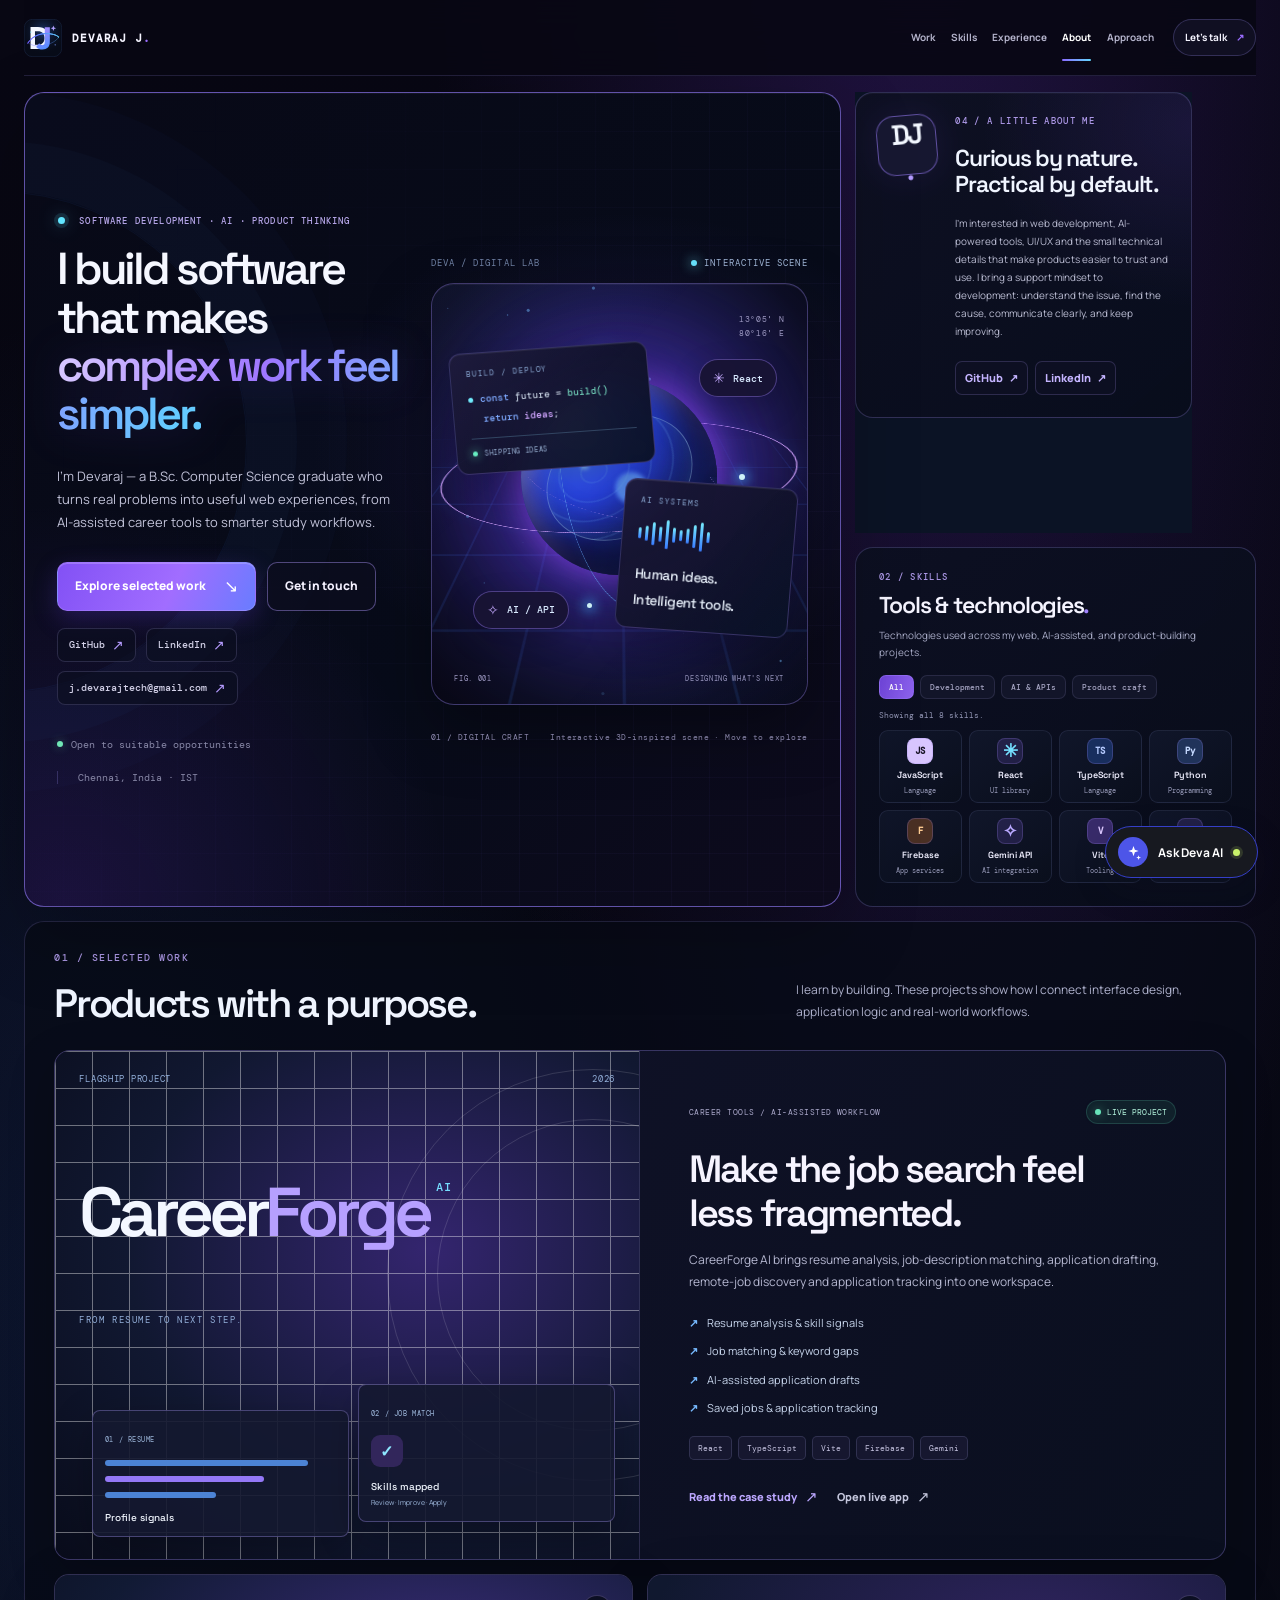
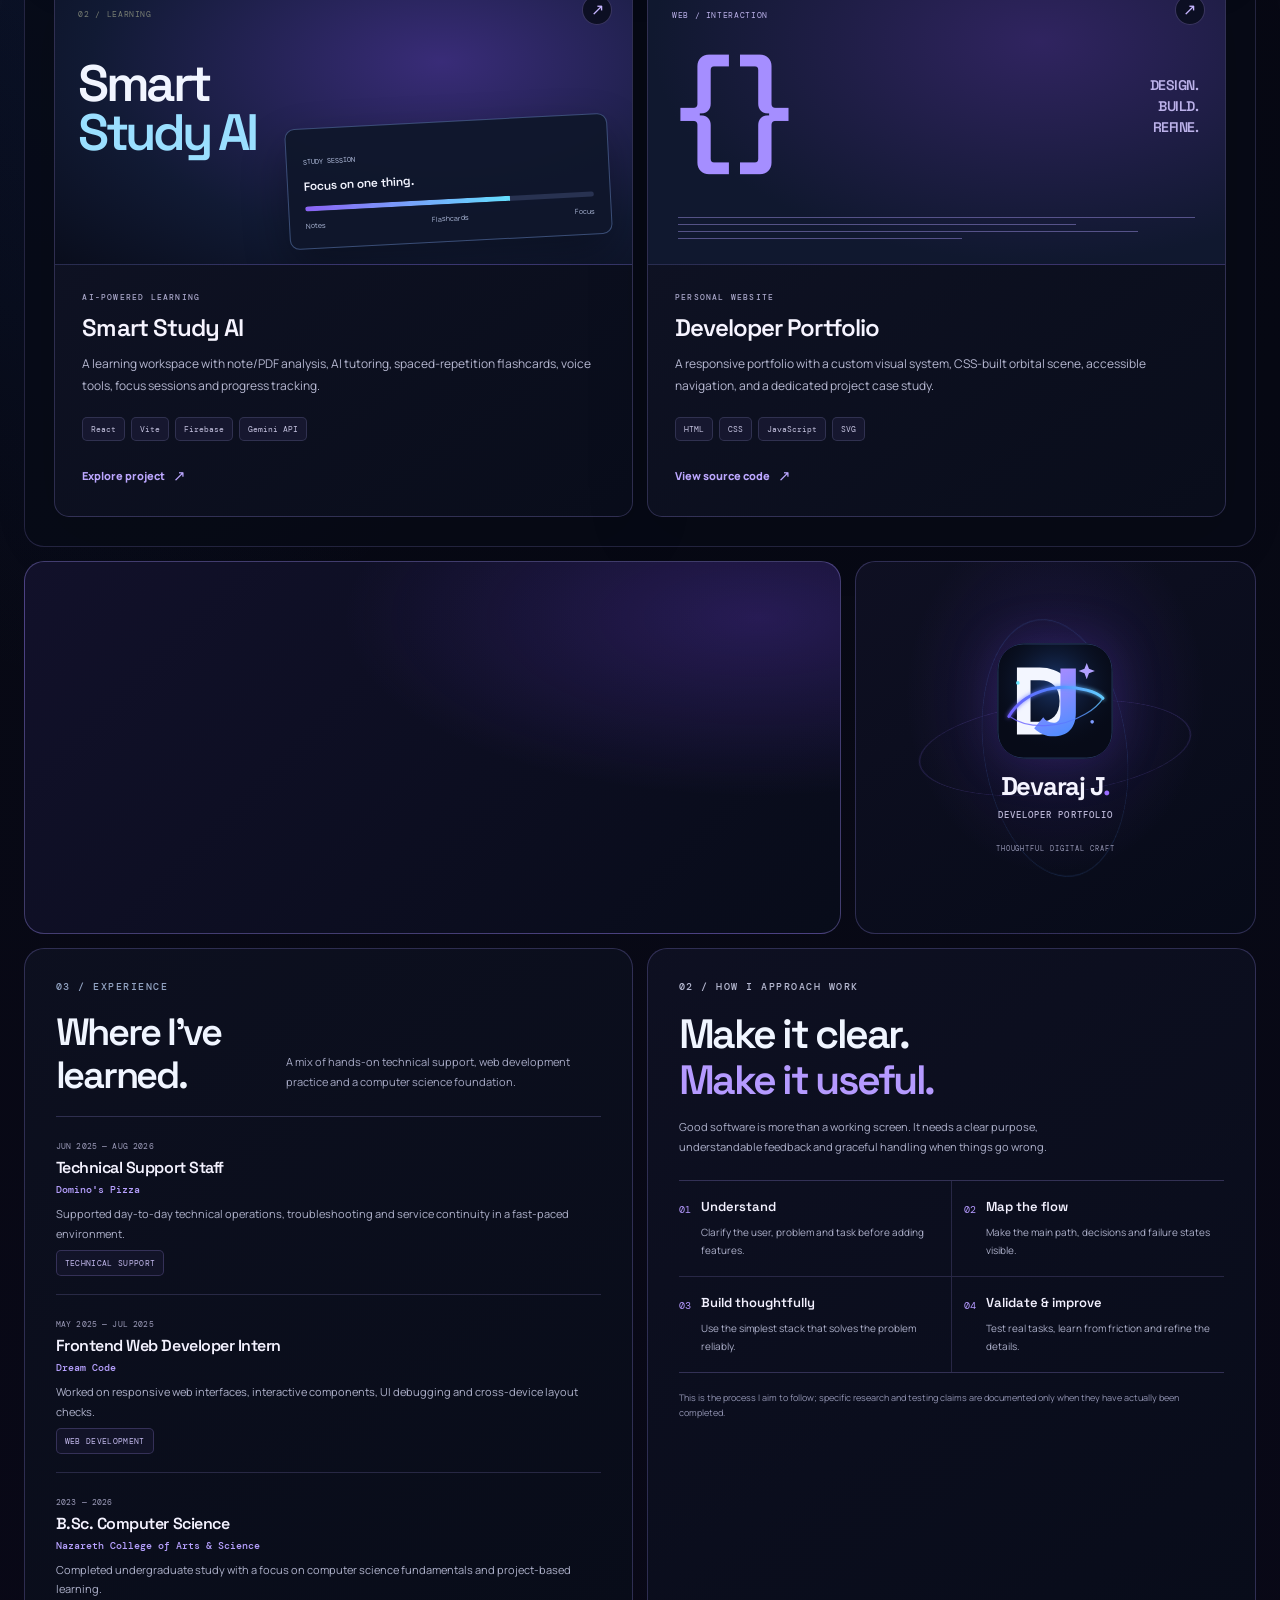
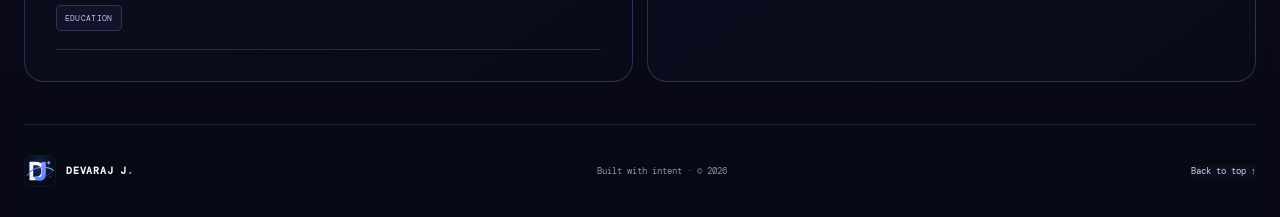
==== commit 8eeafd03: "fix: correct skill filter matching and refresh script cache" ====
--- a/index.html
+++ b/index.html
@@ -186,7 +186,7 @@
     <footer class="site-footer"><a class="wordmark" href="#top"><span class="wordmark-mark"><img class="wordmark-image" src="logo.svg?v=20261025-1" alt=""></span><span class="wordmark-name">DEVARAJ J<span class="wordmark-dot">.</span></span></a><span>Built with intent · © <span id="year"></span></span><a href="#top" class="back-top">Back to top ↑</a></footer>
   </div>
   <script src="script.js?v=20261025-2"></script>
-  <script src="motion-polish.js?v=20261025-1"></script>
+  <script src="motion-polish.js?v=20261025-2"></script>
 
   <div class="deva-ai-widget" id="deva-ai-widget">
     <aside class="deva-ai-panel" id="deva-ai-panel" role="dialog" aria-modal="false" aria-labelledby="deva-ai-title" aria-describedby="deva-ai-status" hidden>
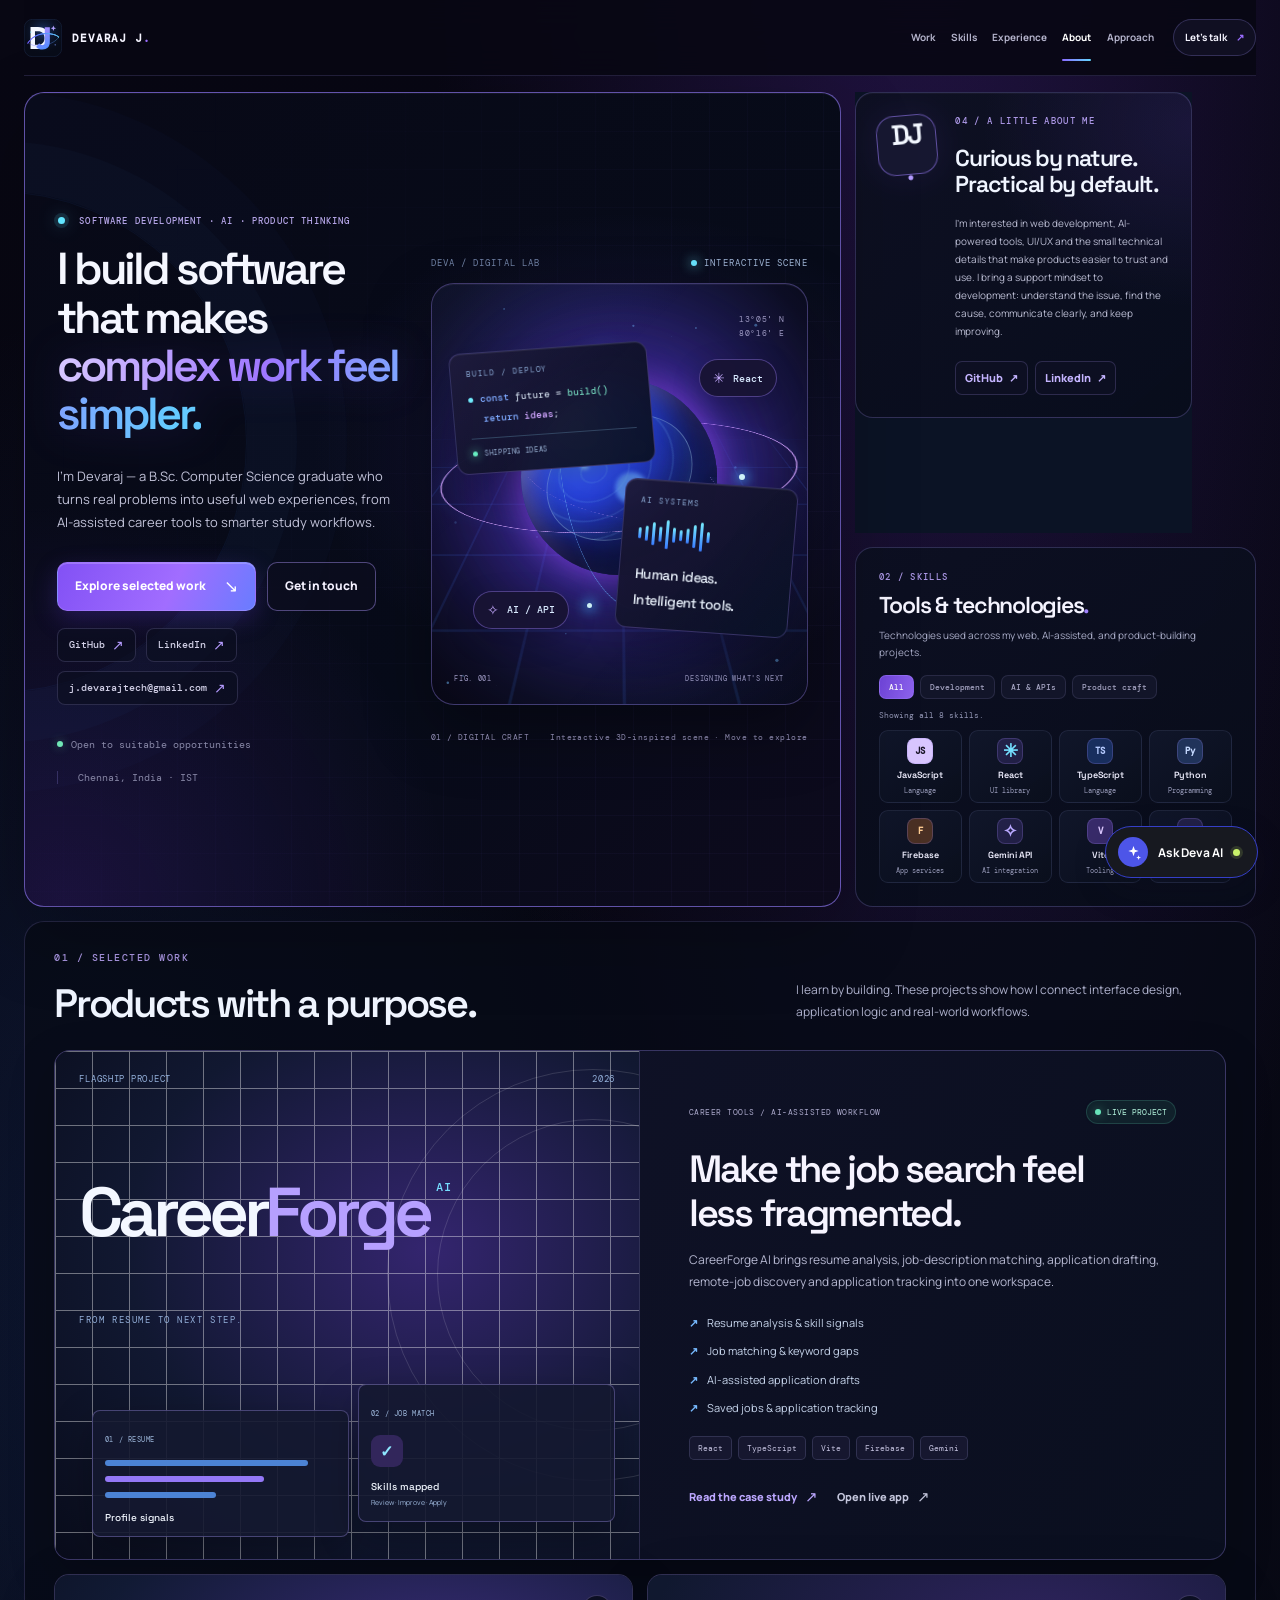
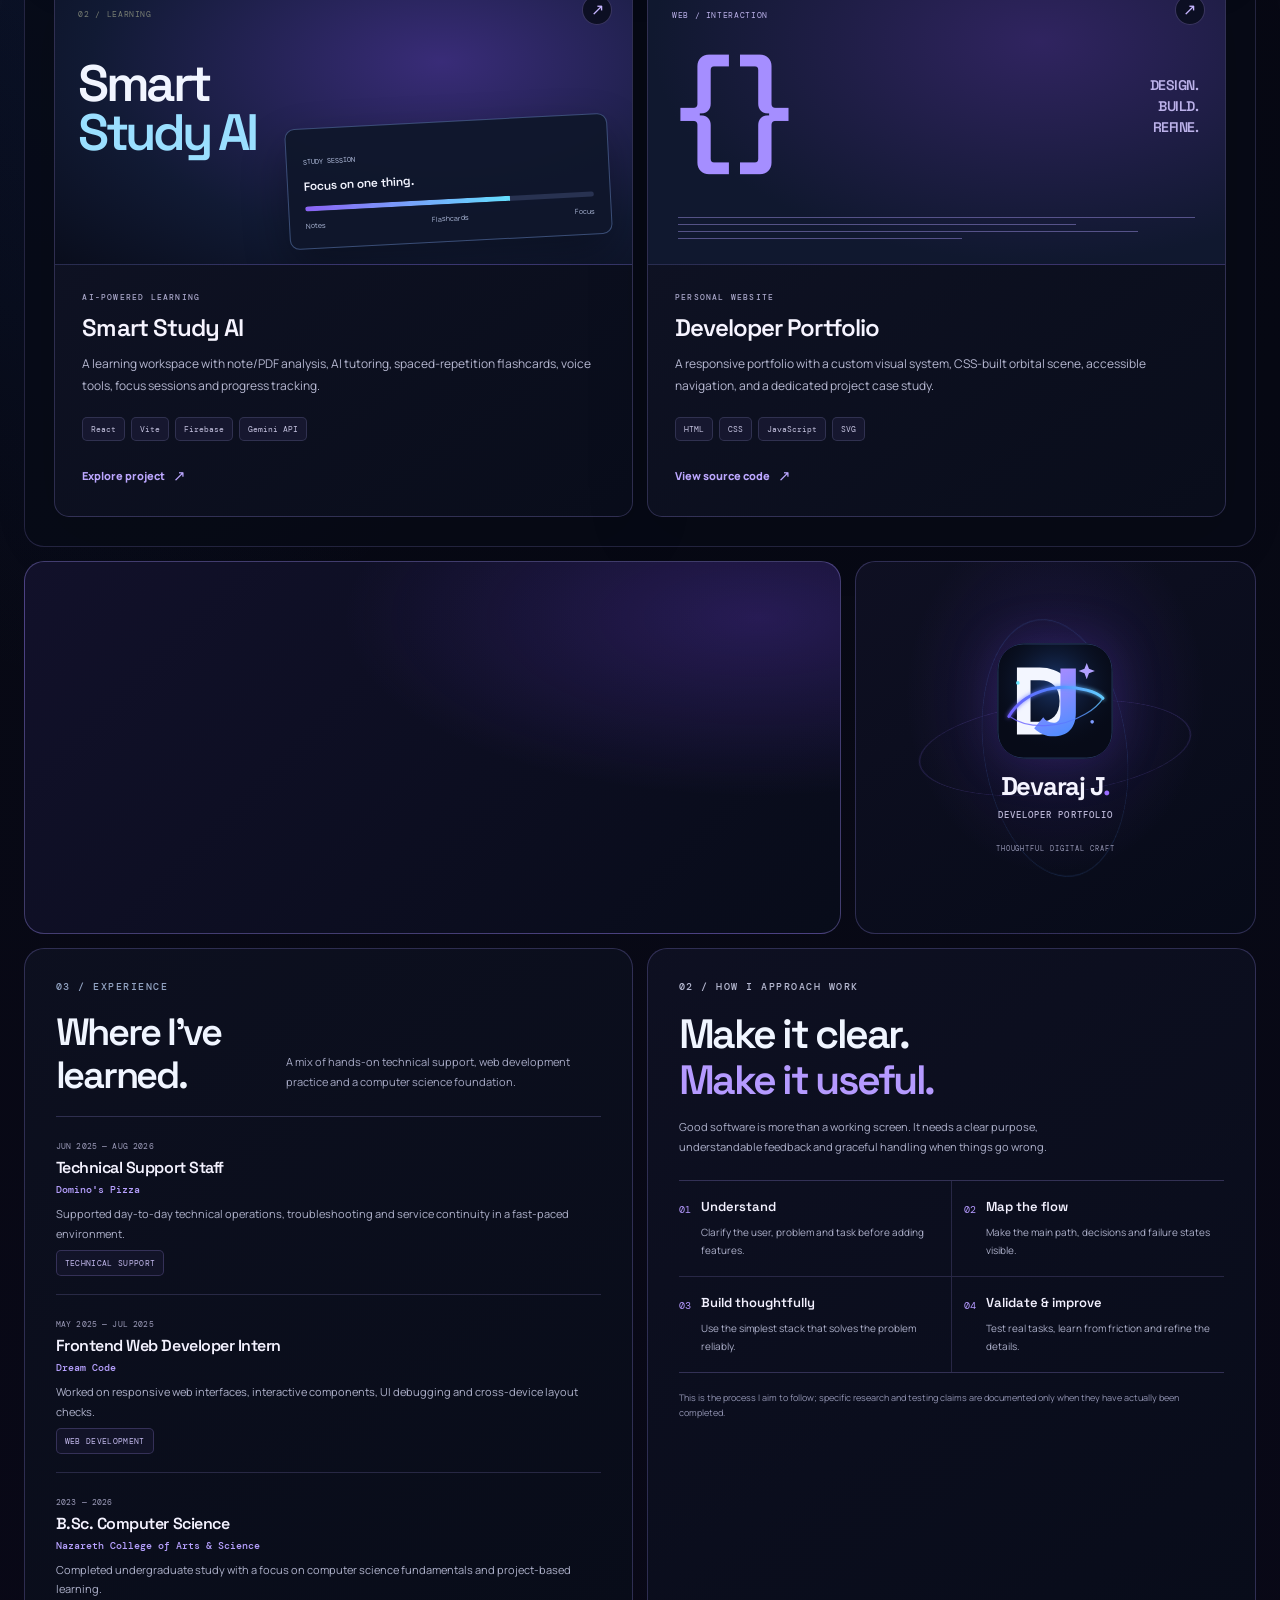
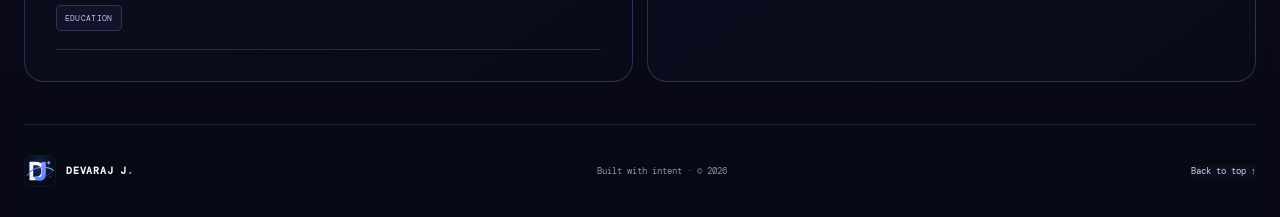
==== commit 85890f76: "feat: apply cinematic portfolio redesign to current main baseline" ====
--- a/index.html
+++ b/index.html
@@ -13,11 +13,11 @@
   <meta property="og:description" content="Selected work in web development, AI integration and practical product engineering.">
   <meta property="og:image" content="https://raw.githubusercontent.com/devauchiha001/Devaportfolio/main/logo.svg">
   <meta name="twitter:card" content="summary_large_image">
-  <link rel="icon" href="logo.svg?v=20261025-1">
+  <link rel="icon" href="logo.svg?v=20261025-3">
   <link rel="preconnect" href="https://fonts.googleapis.com">
   <link rel="preconnect" href="https://fonts.gstatic.com" crossorigin>
   <link href="https://fonts.googleapis.com/css2?family=DM+Mono:wght@400;500&family=Manrope:wght@400;500;600;700;800&family=Space+Grotesk:wght@400;500;600;700&display=swap" rel="stylesheet">
-  <link rel="stylesheet" href="style.css?v=20261012-4">
+  <link rel="stylesheet" href="style.css?v=20261021-1">
   <script type="application/ld+json">
   {
     "@context": "https://schema.org",
@@ -33,14 +33,14 @@
   }
   </script>
   <link rel="stylesheet" href="ai-assistant.css?v=20261011-4">
-  <link rel="stylesheet" href="motion-polish.css?v=20261025-2">
-  <link rel="stylesheet" href="portfolio-design.css?v=20261025-1">
+  <link rel="stylesheet" href="motion-polish.css?v=20261025-3">
+  <link rel="stylesheet" href="portfolio-design.css?v=20261025-2">
 </head>
 <body>
   <a class="skip-link" href="#main">Skip to content</a>
   <div class="site-shell">
     <header class="site-header" id="top">
-      <a class="wordmark" href="index.html" aria-label="Devaraj J home"><span class="wordmark-mark"><img class="wordmark-image" src="logo.svg?v=20261025-1" alt=""></span><span class="wordmark-name">DEVARAJ J<span class="wordmark-dot">.</span></span></a>
+      <a class="wordmark" href="index.html" aria-label="Devaraj J home"><span class="wordmark-mark"><img class="wordmark-image" src="logo.svg?v=20261025-3" alt=""></span><span class="wordmark-name">DEVARAJ J<span class="wordmark-dot">.</span></span></a>
       <button class="menu-toggle" type="button" aria-label="Open navigation" aria-expanded="false" aria-controls="primary-nav"><span></span><span></span></button>
       <nav class="primary-nav" id="primary-nav" aria-label="Main navigation">
         <a href="#work">Work</a><a href="#skills">Skills</a><a href="#experience">Experience</a><a href="#about">About</a><a href="#approach">Approach</a>
@@ -156,7 +156,7 @@
 
       <aside class="portfolio-brand-card" aria-label="Devaraj J portfolio identity">
   <div class="brand-orbit brand-orbit-one" aria-hidden="true"></div><div class="brand-orbit brand-orbit-two" aria-hidden="true"></div>
-  <img src="logo.svg?v=20261025-2" alt="" width="116" height="116" loading="lazy">
+  <img src="logo.svg?v=20261025-3" alt="" width="116" height="116" loading="lazy">
   <h2>Devaraj J<span>.</span></h2><p>Developer Portfolio</p><span class="brand-tagline">THOUGHTFUL DIGITAL CRAFT</span>
 </aside>
 
@@ -183,10 +183,10 @@
       </section>
     </div>
   </main>
-    <footer class="site-footer"><a class="wordmark" href="#top"><span class="wordmark-mark"><img class="wordmark-image" src="logo.svg?v=20261025-1" alt=""></span><span class="wordmark-name">DEVARAJ J<span class="wordmark-dot">.</span></span></a><span>Built with intent · © <span id="year"></span></span><a href="#top" class="back-top">Back to top ↑</a></footer>
+    <footer class="site-footer"><a class="wordmark" href="#top"><span class="wordmark-mark"><img class="wordmark-image" src="logo.svg?v=20261025-3" alt=""></span><span class="wordmark-name">DEVARAJ J<span class="wordmark-dot">.</span></span></a><span>Built with intent · © <span id="year"></span></span><a href="#top" class="back-top">Back to top ↑</a></footer>
   </div>
-  <script src="script.js?v=20261025-2"></script>
-  <script src="motion-polish.js?v=20261025-2"></script>
+  <script src="script.js?v=20261025-3"></script>
+  <script src="motion-polish.js?v=20261025-3"></script>
 
   <div class="deva-ai-widget" id="deva-ai-widget">
     <aside class="deva-ai-panel" id="deva-ai-panel" role="dialog" aria-modal="false" aria-labelledby="deva-ai-title" aria-describedby="deva-ai-status" hidden>
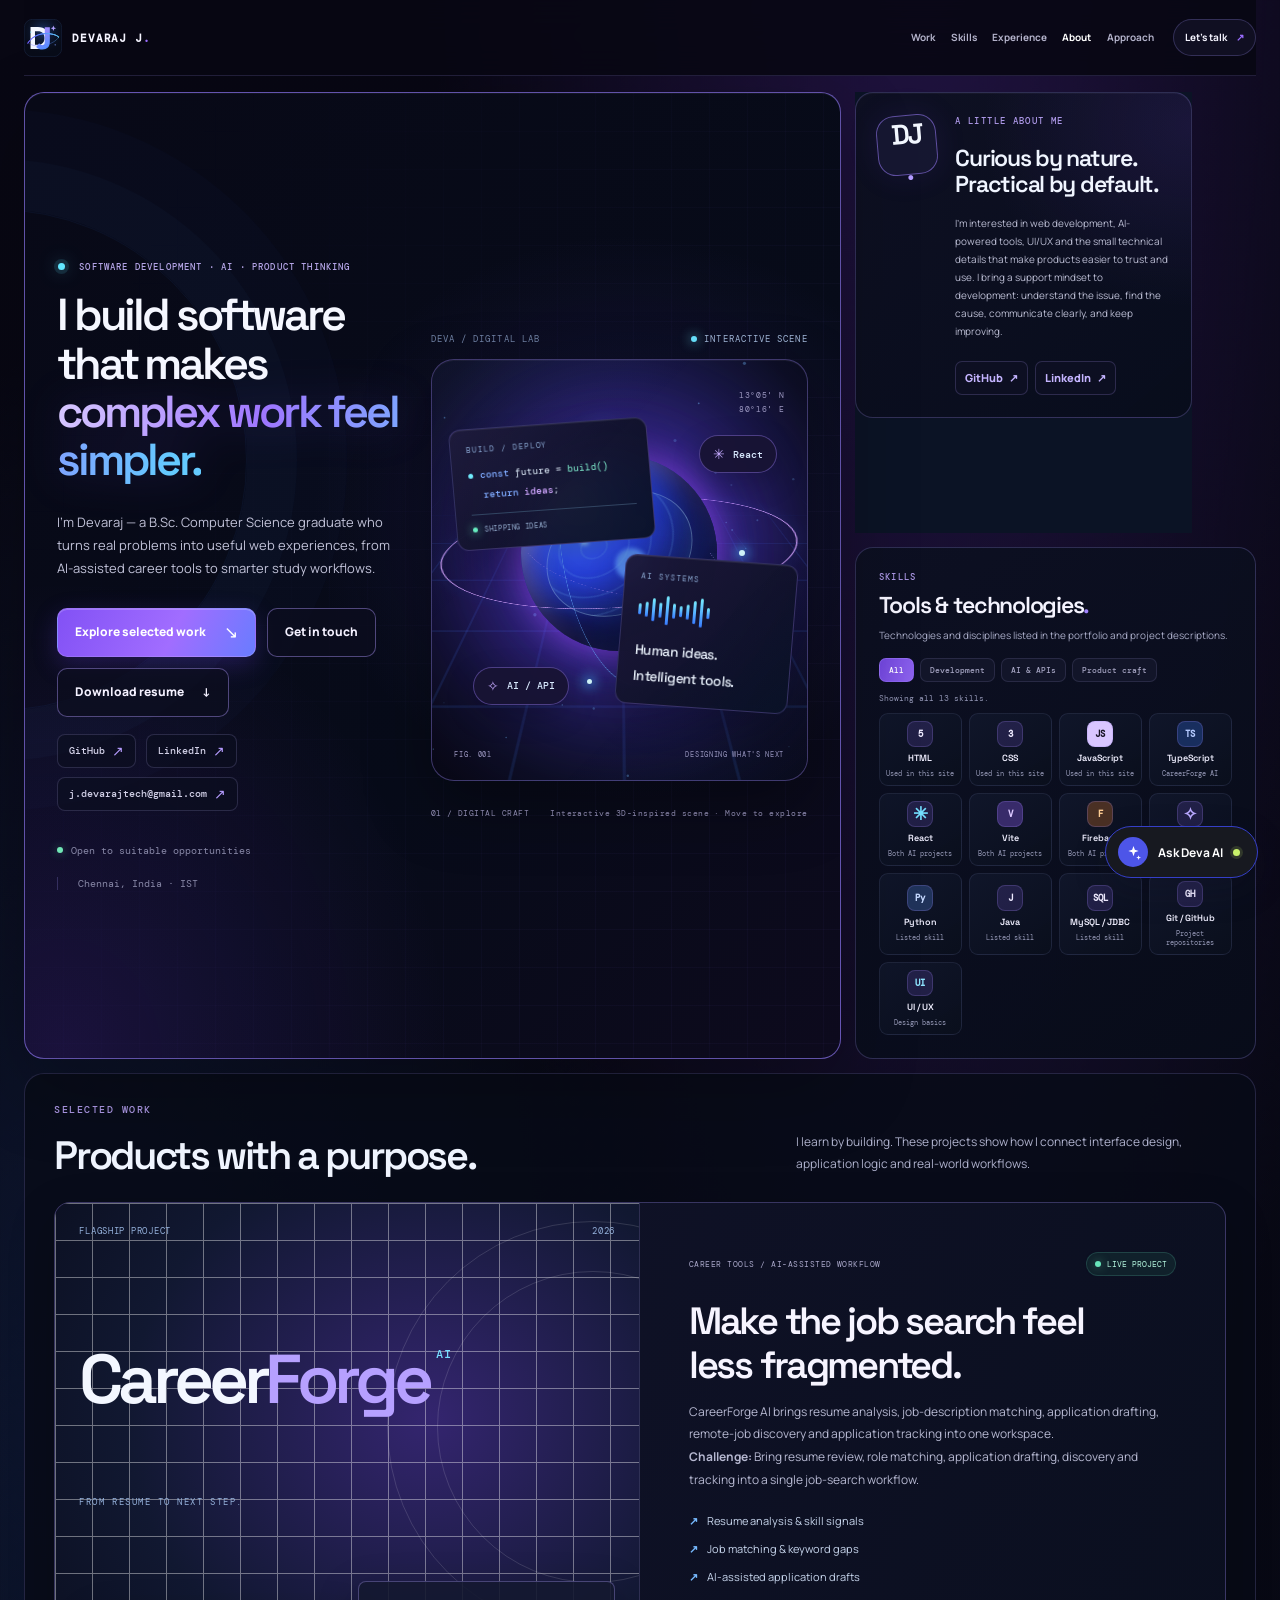
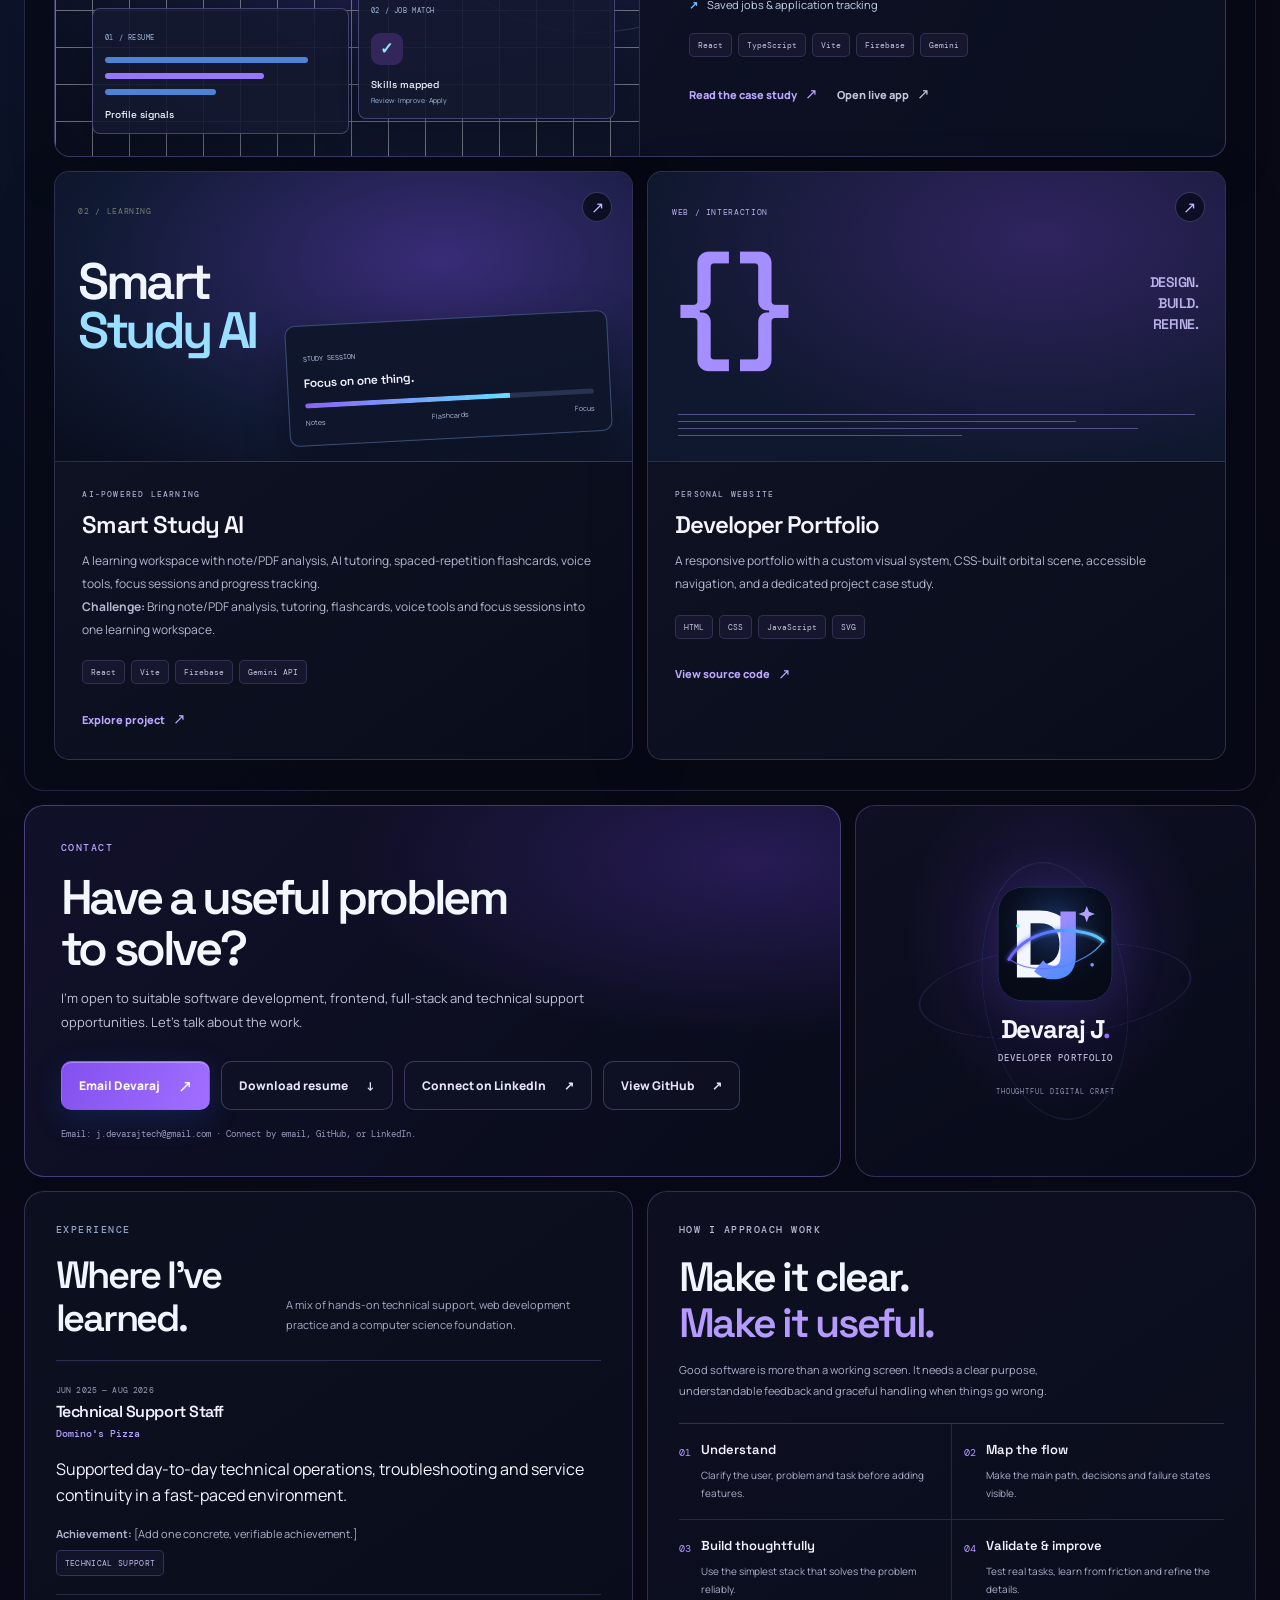
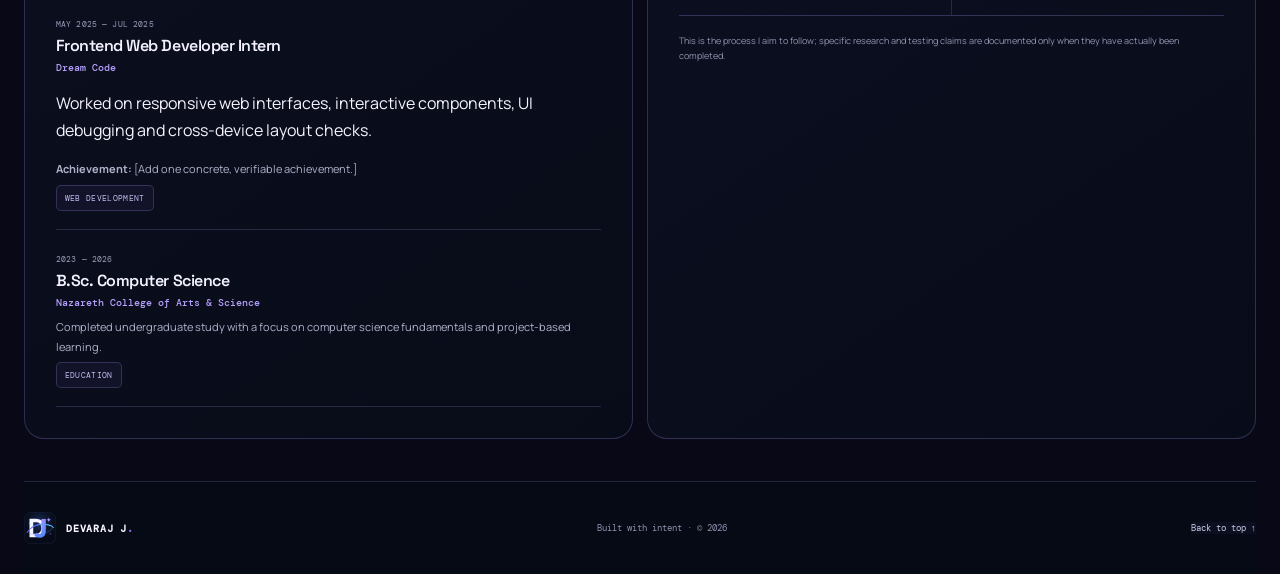
==== commit 219cc303: "fix: align portfolio sections, skills, resume links and project notes" ====
--- a/index.html
+++ b/index.html
@@ -11,13 +11,13 @@
   <meta property="og:type" content="website">
   <meta property="og:title" content="Devaraj J — Software Developer & AI Product Builder">
   <meta property="og:description" content="Selected work in web development, AI integration and practical product engineering.">
-  <meta property="og:image" content="https://raw.githubusercontent.com/devauchiha001/Devaportfolio/main/logo.svg">
+  <meta property="og:url" content="https://devauchiha001.github.io/Devaportfolio/"><meta property="og:image" content="https://devauchiha001.github.io/Devaportfolio/assets/portfolio-social-preview.png"><meta property="og:image:width" content="1200"><meta property="og:image:height" content="630"><meta property="og:image:alt" content="Dark navy and violet banner for Devaraj J, Software Developer and AI Product Builder."><meta name="twitter:image" content="https://devauchiha001.github.io/Devaportfolio/assets/portfolio-social-preview.png"><meta name="twitter:image:alt" content="Dark navy and violet banner for Devaraj J, Software Developer and AI Product Builder.">
   <meta name="twitter:card" content="summary_large_image">
   <link rel="icon" href="logo.svg?v=20261025-3">
   <link rel="preconnect" href="https://fonts.googleapis.com">
   <link rel="preconnect" href="https://fonts.gstatic.com" crossorigin>
   <link href="https://fonts.googleapis.com/css2?family=DM+Mono:wght@400;500&family=Manrope:wght@400;500;600;700;800&family=Space+Grotesk:wght@400;500;600;700&display=swap" rel="stylesheet">
-  <link rel="stylesheet" href="style.css?v=20261021-1">
+  <link rel="stylesheet" href="style.css?v=20261026-1">
   <script type="application/ld+json">
   {
     "@context": "https://schema.org",
@@ -32,9 +32,8 @@
     "knowsAbout": ["Software development", "React", "TypeScript", "Firebase", "AI integration", "UI/UX"]
   }
   </script>
-  <link rel="stylesheet" href="ai-assistant.css?v=20261011-4">
-  <link rel="stylesheet" href="motion-polish.css?v=20261025-3">
-  <link rel="stylesheet" href="portfolio-design.css?v=20261025-2">
+  <link rel="stylesheet" href="ai-assistant.css?v=20261026-1">
+  <link rel="stylesheet" href="portfolio-design.css?v=20261026-1">
 </head>
 <body>
   <a class="skip-link" href="#main">Skip to content</a>
@@ -59,6 +58,8 @@
           <div class="hero-actions">
             <a class="button button-primary" href="#work">Explore selected work <span aria-hidden="true">↘</span></a>
             <a class="button button-secondary" href="#contact">Get in touch</a>
+            <a class="button button-secondary button-resume" href="assets/Devaraj-J-Resume.pdf" download>Download resume <span aria-hidden="true">↓</span></a>
+            <!-- TODO: Add your real PDF at assets/Devaraj-J-Resume.pdf. No placeholder PDF is included. -->
           </div>
           <div class="hero-social-links" aria-label="Professional profiles and email">
             <a href="https://github.com/devauchiha001" target="_blank" rel="noopener noreferrer">GitHub <span aria-hidden="true">↗</span></a>
@@ -91,34 +92,39 @@
       </section>
 
       <section class="section-wrap about-section portfolio-about" id="about" aria-labelledby="about-title">
-        <div class="about-card reveal"><div class="about-mark">DJ<span>.</span></div><div><p class="eyebrow">04 / A LITTLE ABOUT ME</p><h2 id="about-title">Curious by nature.<br>Practical by default.</h2><p>I'm interested in web development, AI-powered tools, UI/UX and the small technical details that make products easier to trust and use. I bring a support mindset to development: understand the issue, find the cause, communicate clearly, and keep improving.</p><div class="about-links"><a href="https://github.com/devauchiha001" target="_blank" rel="noopener noreferrer">GitHub <span aria-hidden="true">↗</span></a><a href="https://www.linkedin.com/in/devaraj-j-5021363a8" target="_blank" rel="noopener noreferrer">LinkedIn <span aria-hidden="true">↗</span></a></div></div></div>
+        <div class="about-card reveal"><div class="about-mark">DJ<span>.</span></div><div><p class="eyebrow">A LITTLE ABOUT ME</p><h2 id="about-title">Curious by nature.<br>Practical by default.</h2><p>I'm interested in web development, AI-powered tools, UI/UX and the small technical details that make products easier to trust and use. I bring a support mindset to development: understand the issue, find the cause, communicate clearly, and keep improving.</p><div class="about-links"><a href="https://github.com/devauchiha001" target="_blank" rel="noopener noreferrer">GitHub <span aria-hidden="true">↗</span></a><a href="https://www.linkedin.com/in/devaraj-j-5021363a8" target="_blank" rel="noopener noreferrer">LinkedIn <span aria-hidden="true">↗</span></a></div></div></div>
       </section>
 
       <section class="skills-section portfolio-skills" id="skills" aria-labelledby="skills-title">
   <div class="skills-panel">
-    <div class="skills-heading"><p class="eyebrow">02 / SKILLS</p><h2 id="skills-title">Tools &amp; technologies<span class="heading-period">.</span></h2><p>Technologies used across my web, AI-assisted, and product-building projects.</p></div>
+    <div class="skills-heading"><p class="eyebrow">SKILLS</p><h2 id="skills-title">Tools &amp; technologies<span class="heading-period">.</span></h2><p>Technologies and disciplines listed in the portfolio and project descriptions.</p></div>
     <div class="skills-category-row" role="group" aria-label="Filter skills">
       <button class="skill-category is-current" type="button" data-skill-filter="all" aria-pressed="true">All</button>
       <button class="skill-category" type="button" data-skill-filter="development" aria-pressed="false">Development</button>
       <button class="skill-category" type="button" data-skill-filter="ai" aria-pressed="false">AI &amp; APIs</button>
       <button class="skill-category" type="button" data-skill-filter="product" aria-pressed="false">Product craft</button>
     </div>
-    <p class="skill-filter-status" role="status" aria-live="polite">Showing all 8 skills.</p>
+    <p class="skill-filter-status" role="status" aria-live="polite">Showing all 13 skills.</p>
     <div class="skills-grid">
-      <div class="skill-tile" data-skill-groups="development"><span class="skill-glyph glyph-js" aria-hidden="true">JS</span><strong>JavaScript</strong><small>Language</small></div>
-      <div class="skill-tile" data-skill-groups="development product"><span class="skill-glyph glyph-react" aria-hidden="true">✳</span><strong>React</strong><small>UI library</small></div>
-      <div class="skill-tile" data-skill-groups="development"><span class="skill-glyph glyph-ts" aria-hidden="true">TS</span><strong>TypeScript</strong><small>Language</small></div>
-      <div class="skill-tile" data-skill-groups="development"><span class="skill-glyph glyph-python" aria-hidden="true">Py</span><strong>Python</strong><small>Programming</small></div>
-      <div class="skill-tile" data-skill-groups="development ai"><span class="skill-glyph glyph-firebase" aria-hidden="true">F</span><strong>Firebase</strong><small>App services</small></div>
-      <div class="skill-tile" data-skill-groups="ai"><span class="skill-glyph glyph-gemini" aria-hidden="true">✧</span><strong>Gemini API</strong><small>AI integration</small></div>
-      <div class="skill-tile" data-skill-groups="development"><span class="skill-glyph glyph-vite" aria-hidden="true">V</span><strong>Vite</strong><small>Tooling</small></div>
+      <div class="skill-tile" data-skill-groups="development"><span class="skill-glyph glyph-html" aria-hidden="true">5</span><strong>HTML</strong><small>Used in this site</small></div>
+      <div class="skill-tile" data-skill-groups="development"><span class="skill-glyph glyph-css" aria-hidden="true">3</span><strong>CSS</strong><small>Used in this site</small></div>
+      <div class="skill-tile" data-skill-groups="development"><span class="skill-glyph glyph-js" aria-hidden="true">JS</span><strong>JavaScript</strong><small>Used in this site</small></div>
+      <div class="skill-tile" data-skill-groups="development"><span class="skill-glyph glyph-ts" aria-hidden="true">TS</span><strong>TypeScript</strong><small>CareerForge AI</small></div>
+      <div class="skill-tile" data-skill-groups="development product"><span class="skill-glyph glyph-react" aria-hidden="true">✳</span><strong>React</strong><small>Both AI projects</small></div>
+      <div class="skill-tile" data-skill-groups="development"><span class="skill-glyph glyph-vite" aria-hidden="true">V</span><strong>Vite</strong><small>Both AI projects</small></div>
+      <div class="skill-tile" data-skill-groups="development ai"><span class="skill-glyph glyph-firebase" aria-hidden="true">F</span><strong>Firebase</strong><small>Both AI projects</small></div>
+      <div class="skill-tile" data-skill-groups="ai"><span class="skill-glyph glyph-gemini" aria-hidden="true">✧</span><strong>Gemini API</strong><small>Both AI projects</small></div>
+      <div class="skill-tile" data-skill-groups="development"><span class="skill-glyph glyph-python" aria-hidden="true">Py</span><strong>Python</strong><small>Listed skill</small></div>
+      <div class="skill-tile" data-skill-groups="development"><span class="skill-glyph glyph-java" aria-hidden="true">J</span><strong>Java</strong><small>Listed skill</small></div>
+      <div class="skill-tile" data-skill-groups="development"><span class="skill-glyph glyph-mysql" aria-hidden="true">SQL</span><strong>MySQL / JDBC</strong><small>Listed skill</small></div>
+      <div class="skill-tile" data-skill-groups="development"><span class="skill-glyph glyph-github" aria-hidden="true">GH</span><strong>Git / GitHub</strong><small>Project repositories</small></div>
       <div class="skill-tile" data-skill-groups="product"><span class="skill-glyph glyph-ui" aria-hidden="true">UI</span><strong>UI / UX</strong><small>Design basics</small></div>
     </div>
   </div>
 </section>
 
       <section class="section-wrap work-section portfolio-work" id="work" aria-labelledby="work-title">
-        <div class="section-heading reveal"><div><p class="eyebrow">01 / SELECTED WORK</p><h2 id="work-title">Products with a purpose<span class="heading-period">.</span></h2></div><p class="section-intro">I learn by building. These projects show how I connect interface design, application logic and real-world workflows.</p></div>
+        <div class="section-heading reveal"><div><p class="eyebrow">SELECTED WORK</p><h2 id="work-title">Products with a purpose<span class="heading-period">.</span></h2></div><p class="section-intro">I learn by building. These projects show how I connect interface design, application logic and real-world workflows.</p></div>
 
         <article class="featured-project reveal">
           <div class="featured-art">
@@ -132,6 +138,8 @@
             <div class="project-kicker"><span>CAREER TOOLS / AI-ASSISTED WORKFLOW</span><span class="status-tag"><i></i> LIVE PROJECT</span></div>
             <h3>Make the job search feel less fragmented.</h3>
             <p>CareerForge AI brings resume analysis, job-description matching, application drafting, remote-job discovery and application tracking into one workspace.</p>
+            <p class="project-outcome"><strong>Challenge:</strong> Bring resume review, role matching, application drafting, discovery and tracking into a single job-search workflow.</p>
+            <!-- TODO: Add a verified user or project result only if you have evidence; do not invent metrics. -->
             <div class="feature-list"><span><i>↗</i> Resume analysis & skill signals</span><span><i>↗</i> Job matching & keyword gaps</span><span><i>↗</i> AI-assisted application drafts</span><span><i>↗</i> Saved jobs & application tracking</span></div>
             <div class="project-stack"><span>React</span><span>TypeScript</span><span>Vite</span><span>Firebase</span><span>Gemini</span></div>
             <div class="project-links"><a class="text-link" href="case-study.html">Read the case study <span aria-hidden="true">↗</span></a><a class="text-link text-link-muted" href="https://careerforge-ai.de5.net/" target="_blank" rel="noopener noreferrer">Open live app <span aria-hidden="true">↗</span></a></div>
@@ -141,7 +149,9 @@
         <div class="project-grid">
           <article class="project-card reveal">
             <a class="project-card-art study-art" href="https://smartstudyapp-ca670.web.app/" target="_blank" rel="noopener noreferrer" aria-label="Open Smart Study AI"><span class="card-art-number">02 / LEARNING</span><div class="study-art-name">Smart<br><em>Study AI</em></div><div class="study-art-card"><small>STUDY SESSION</small><b>Focus on one thing.</b><span class="study-progress"><i></i></span><div><span>Notes</span><span>Flashcards</span><span>Focus</span></div></div><span class="art-corner-arrow" aria-hidden="true">↗</span></a>
-            <div class="project-card-copy"><p class="eyebrow">AI-POWERED LEARNING</p><h3>Smart Study AI</h3><p>A learning workspace with note/PDF analysis, AI tutoring, spaced-repetition flashcards, voice tools, focus sessions and progress tracking.</p><div class="project-stack"><span>React</span><span>Vite</span><span>Firebase</span><span>Gemini API</span></div><a class="text-link" href="https://smartstudyapp-ca670.web.app/" target="_blank" rel="noopener noreferrer">Explore project <span aria-hidden="true">↗</span></a></div>
+            <div class="project-card-copy"><p class="eyebrow">AI-POWERED LEARNING</p><h3>Smart Study AI</h3><p>A learning workspace with note/PDF analysis, AI tutoring, spaced-repetition flashcards, voice tools, focus sessions and progress tracking.</p>
+              <p class="project-outcome"><strong>Challenge:</strong> Bring note/PDF analysis, tutoring, flashcards, voice tools and focus sessions into one learning workspace.</p>
+              <!-- TODO: Add a verified learner or project result only if you have evidence; do not invent metrics. --><div class="project-stack"><span>React</span><span>Vite</span><span>Firebase</span><span>Gemini API</span></div><a class="text-link" href="https://smartstudyapp-ca670.web.app/" target="_blank" rel="noopener noreferrer">Explore project <span aria-hidden="true">↗</span></a></div>
           </article>
           <article class="project-card project-note reveal">
             <a class="project-card-art note-art" href="https://github.com/devauchiha001/Devaportfolio" target="_blank" rel="noopener noreferrer" aria-label="View the developer portfolio source code"><span class="note-stamp">WEB / INTERACTION</span><div class="note-symbol">{ }</div><div class="note-caption">DESIGN.<br>BUILD.<br>REFINE.</div><div class="note-lines" aria-hidden="true"><i></i><i></i><i></i><i></i></div><span class="art-corner-arrow" aria-hidden="true">↗</span></a>
@@ -150,8 +160,34 @@
         </div>
       </section>
 
+      <section class="section-wrap profile-section portfolio-experience" id="experience" aria-labelledby="experience-title">
+        <div class="section-heading reveal"><div><p class="eyebrow">EXPERIENCE</p><h2 id="experience-title">Where I've learned<span class="heading-period">.</span></h2></div><p class="section-intro">A mix of hands-on technical support, web development practice and a computer science foundation.</p></div>
+        <div class="experience-list">
+          <article class="experience-row reveal"><div class="experience-date">JUN 2025 — AUG 2026</div><div><h3>Technical Support Staff</h3><p class="experience-company">Domino's Pizza</p><p>Supported day-to-day technical operations, troubleshooting and service continuity in a fast-paced environment.</p>
+            <p class="experience-achievement"><strong>Achievement:</strong> [Add one concrete, verifiable achievement.]</p>
+            <!-- TODO: Replace with a verified achievement from your Domino’s role. --></div><span class="experience-type">TECHNICAL SUPPORT</span></article>
+          <article class="experience-row reveal"><div class="experience-date">MAY 2025 — JUL 2025</div><div><h3>Frontend Web Developer Intern</h3><p class="experience-company">Dream Code</p><p>Worked on responsive web interfaces, interactive components, UI debugging and cross-device layout checks.</p>
+            <p class="experience-achievement"><strong>Achievement:</strong> [Add one concrete, verifiable achievement.]</p>
+            <!-- TODO: Replace with a verified achievement from your Dream Code internship. --></div><span class="experience-type">WEB DEVELOPMENT</span></article>
+          <article class="experience-row reveal"><div class="experience-date">2023 — 2026</div><div><h3>B.Sc. Computer Science</h3><p class="experience-company">Nazareth College of Arts & Science</p><p>Completed undergraduate study with a focus on computer science fundamentals and project-based learning.</p></div><span class="experience-type">EDUCATION</span></article>
+        </div>
+      </section>
+
+      <section class="approach-section portfolio-approach" id="approach" aria-labelledby="approach-title">
+        <div class="section-wrap">
+          <div class="section-heading reveal"><div><p class="eyebrow">HOW I APPROACH WORK</p><h2 id="approach-title">Make it clear.<br><span>Make it useful.</span></h2></div><p class="section-intro">Good software is more than a working screen. It needs a clear purpose, understandable feedback and graceful handling when things go wrong.</p></div>
+          <div class="approach-steps">
+            <article class="approach-step reveal"><span>01</span><div><h3>Understand</h3><p>Clarify the user, problem and task before adding features.</p></div></article>
+            <article class="approach-step reveal"><span>02</span><div><h3>Map the flow</h3><p>Make the main path, decisions and failure states visible.</p></div></article>
+            <article class="approach-step reveal"><span>03</span><div><h3>Build thoughtfully</h3><p>Use the simplest stack that solves the problem reliably.</p></div></article>
+            <article class="approach-step reveal"><span>04</span><div><h3>Validate & improve</h3><p>Test real tasks, learn from friction and refine the details.</p></div></article>
+          </div>
+          <p class="approach-note">This is the process I aim to follow; specific research and testing claims are documented only when they have actually been completed.</p>
+        </div>
+      </section>
+
       <section class="contact-section portfolio-contact" id="contact" aria-labelledby="contact-title">
-        <div class="section-wrap contact-inner reveal"><p class="eyebrow">05 / CONTACT</p><h2 id="contact-title">Have a useful problem<br>to solve<span class="heading-period">?</span></h2><p>I'm open to suitable software development, frontend, full-stack and technical support opportunities. Let's talk about the work.</p><div class="contact-actions"><a class="button button-primary" href="mailto:j.devarajtech@gmail.com">Email Devaraj <span aria-hidden="true">↗</span></a><a class="button button-light" href="https://www.linkedin.com/in/devaraj-j-5021363a8" target="_blank" rel="noopener noreferrer">Connect on LinkedIn <span aria-hidden="true">↗</span></a><a class="button button-light" href="https://github.com/devauchiha001" target="_blank" rel="noopener noreferrer">View GitHub <span aria-hidden="true">↗</span></a></div><span class="contact-small">Email: j.devarajtech@gmail.com · Connect by email, GitHub, or LinkedIn.</span></div>
+        <div class="section-wrap contact-inner reveal"><p class="eyebrow">CONTACT</p><h2 id="contact-title">Have a useful problem<br>to solve<span class="heading-period">?</span></h2><p>I'm open to suitable software development, frontend, full-stack and technical support opportunities. Let's talk about the work.</p><div class="contact-actions"><a class="button button-primary" href="mailto:j.devarajtech@gmail.com">Email Devaraj <span aria-hidden="true">↗</span></a><a class="button button-light button-resume" href="assets/Devaraj-J-Resume.pdf" download>Download resume <span aria-hidden="true">↓</span></a><a class="button button-light" href="https://www.linkedin.com/in/devaraj-j-5021363a8" target="_blank" rel="noopener noreferrer">Connect on LinkedIn <span aria-hidden="true">↗</span></a><a class="button button-light" href="https://github.com/devauchiha001" target="_blank" rel="noopener noreferrer">View GitHub <span aria-hidden="true">↗</span></a></div><span class="contact-small">Email: j.devarajtech@gmail.com · Connect by email, GitHub, or LinkedIn.</span></div>
       </section>
 
       <aside class="portfolio-brand-card" aria-label="Devaraj J portfolio identity">
@@ -159,34 +195,13 @@
   <img src="logo.svg?v=20261025-3" alt="" width="116" height="116" loading="lazy">
   <h2>Devaraj J<span>.</span></h2><p>Developer Portfolio</p><span class="brand-tagline">THOUGHTFUL DIGITAL CRAFT</span>
 </aside>
-
-      <section class="section-wrap profile-section portfolio-experience" id="experience" aria-labelledby="experience-title">
-        <div class="section-heading reveal"><div><p class="eyebrow">03 / EXPERIENCE</p><h2 id="experience-title">Where I've learned<span class="heading-period">.</span></h2></div><p class="section-intro">A mix of hands-on technical support, web development practice and a computer science foundation.</p></div>
-        <div class="experience-list">
-          <article class="experience-row reveal"><div class="experience-date">JUN 2025 — AUG 2026</div><div><h3>Technical Support Staff</h3><p class="experience-company">Domino's Pizza</p><p>Supported day-to-day technical operations, troubleshooting and service continuity in a fast-paced environment.</p></div><span class="experience-type">TECHNICAL SUPPORT</span></article>
-          <article class="experience-row reveal"><div class="experience-date">MAY 2025 — JUL 2025</div><div><h3>Frontend Web Developer Intern</h3><p class="experience-company">Dream Code</p><p>Worked on responsive web interfaces, interactive components, UI debugging and cross-device layout checks.</p></div><span class="experience-type">WEB DEVELOPMENT</span></article>
-          <article class="experience-row reveal"><div class="experience-date">2023 — 2026</div><div><h3>B.Sc. Computer Science</h3><p class="experience-company">Nazareth College of Arts & Science</p><p>Completed undergraduate study with a focus on computer science fundamentals and project-based learning.</p></div><span class="experience-type">EDUCATION</span></article>
-        </div>
-      </section>
-
-      <section class="approach-section portfolio-approach" id="approach" aria-labelledby="approach-title">
-        <div class="section-wrap">
-          <div class="section-heading reveal"><div><p class="eyebrow">02 / HOW I APPROACH WORK</p><h2 id="approach-title">Make it clear.<br><span>Make it useful.</span></h2></div><p class="section-intro">Good software is more than a working screen. It needs a clear purpose, understandable feedback and graceful handling when things go wrong.</p></div>
-          <div class="approach-steps">
-            <article class="approach-step reveal"><span>01</span><div><h3>Understand</h3><p>Clarify the user, problem and task before adding features.</p></div></article>
-            <article class="approach-step reveal"><span>02</span><div><h3>Map the flow</h3><p>Make the main path, decisions and failure states visible.</p></div></article>
-            <article class="approach-step reveal"><span>03</span><div><h3>Build thoughtfully</h3><p>Use the simplest stack that solves the problem reliably.</p></div></article>
-            <article class="approach-step reveal"><span>04</span><div><h3>Validate & improve</h3><p>Test real tasks, learn from friction and refine the details.</p></div></article>
-          </div>
-          <p class="approach-note">This is the process I aim to follow; specific research and testing claims are documented only when they have actually been completed.</p>
-        </div>
-      </section>
+    
     </div>
   </main>
     <footer class="site-footer"><a class="wordmark" href="#top"><span class="wordmark-mark"><img class="wordmark-image" src="logo.svg?v=20261025-3" alt=""></span><span class="wordmark-name">DEVARAJ J<span class="wordmark-dot">.</span></span></a><span>Built with intent · © <span id="year"></span></span><a href="#top" class="back-top">Back to top ↑</a></footer>
   </div>
   <script src="script.js?v=20261025-3"></script>
-  <script src="motion-polish.js?v=20261025-3"></script>
+  <script src="motion-polish.js?v=20261026-1"></script>
 
   <div class="deva-ai-widget" id="deva-ai-widget">
     <aside class="deva-ai-panel" id="deva-ai-panel" role="dialog" aria-modal="false" aria-labelledby="deva-ai-title" aria-describedby="deva-ai-status" hidden>
@@ -230,6 +245,6 @@
       <span class="deva-ai-launcher-dot" aria-hidden="true"></span>
     </button>
   </div>
-<script src="ai-assistant.js?v=20261011-4"></script>
+<script src="ai-assistant.js?v=20261026-1"></script>
 </body>
 </html>
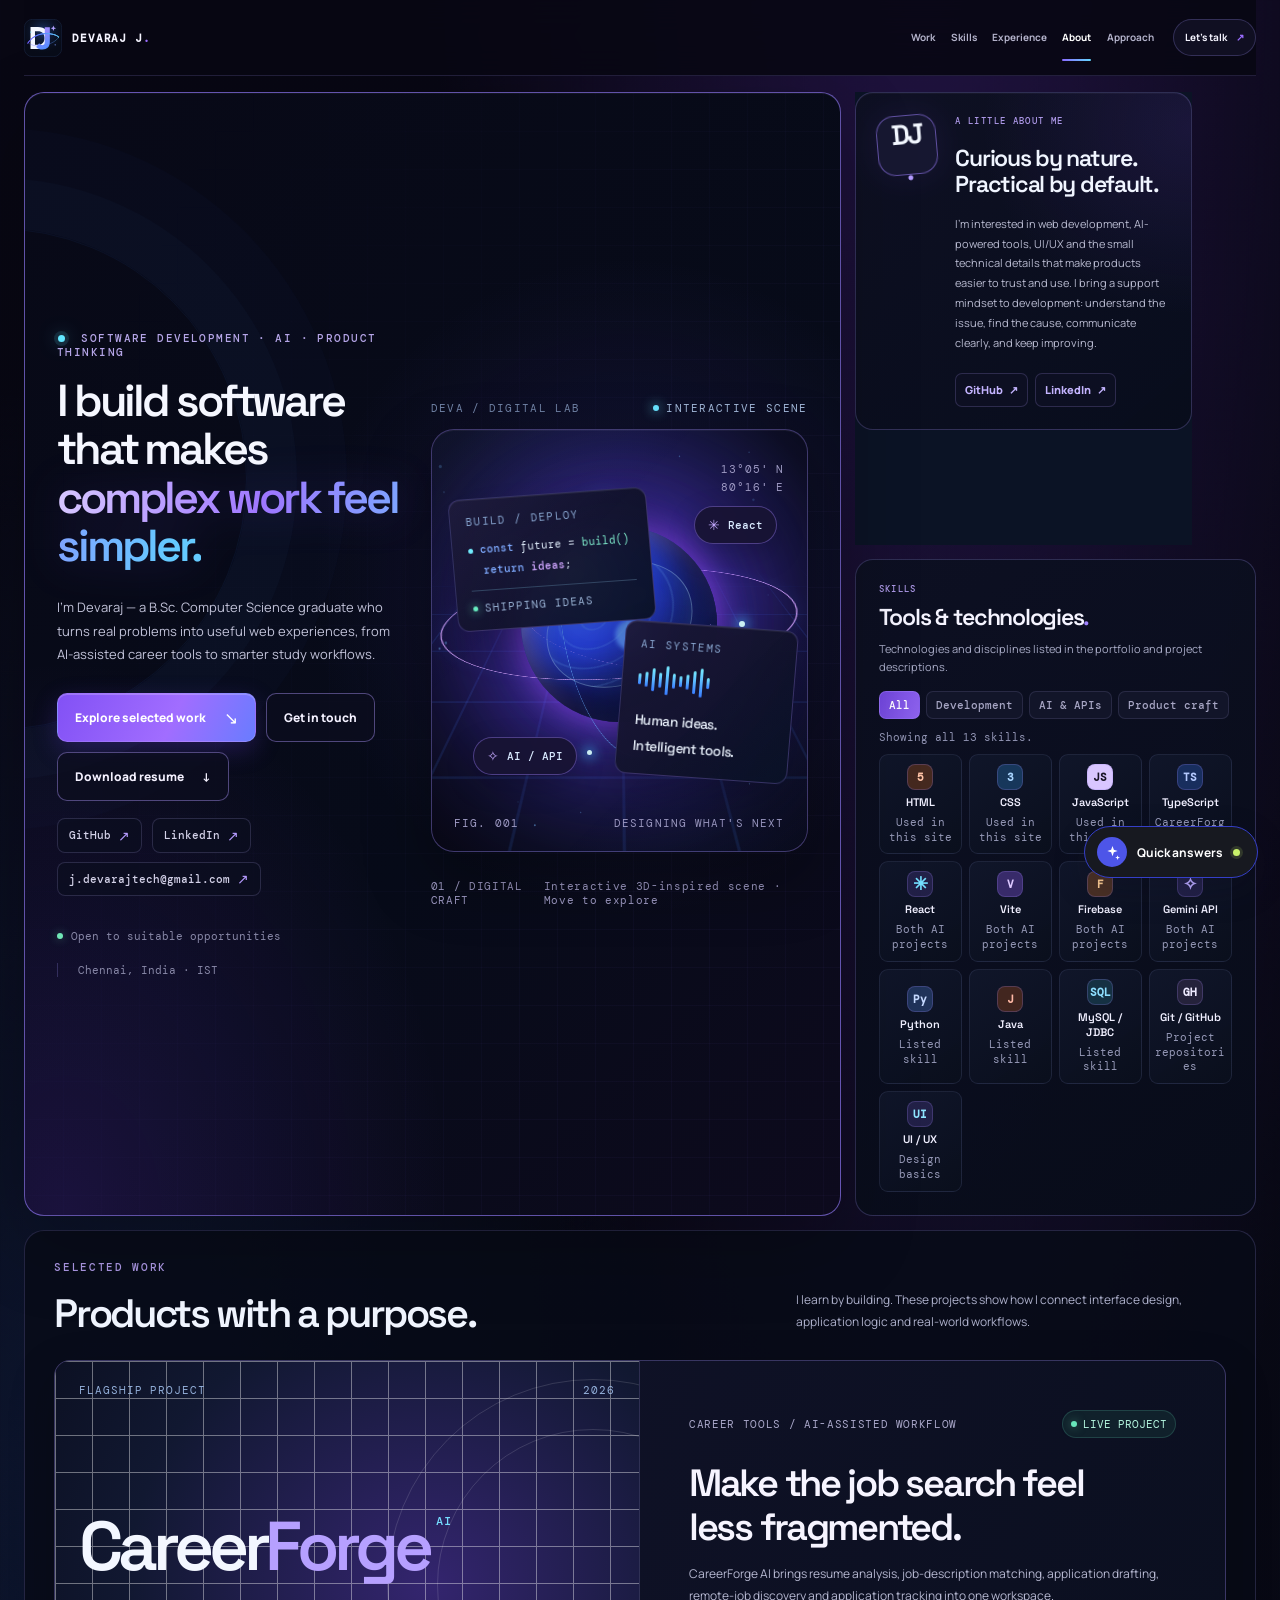
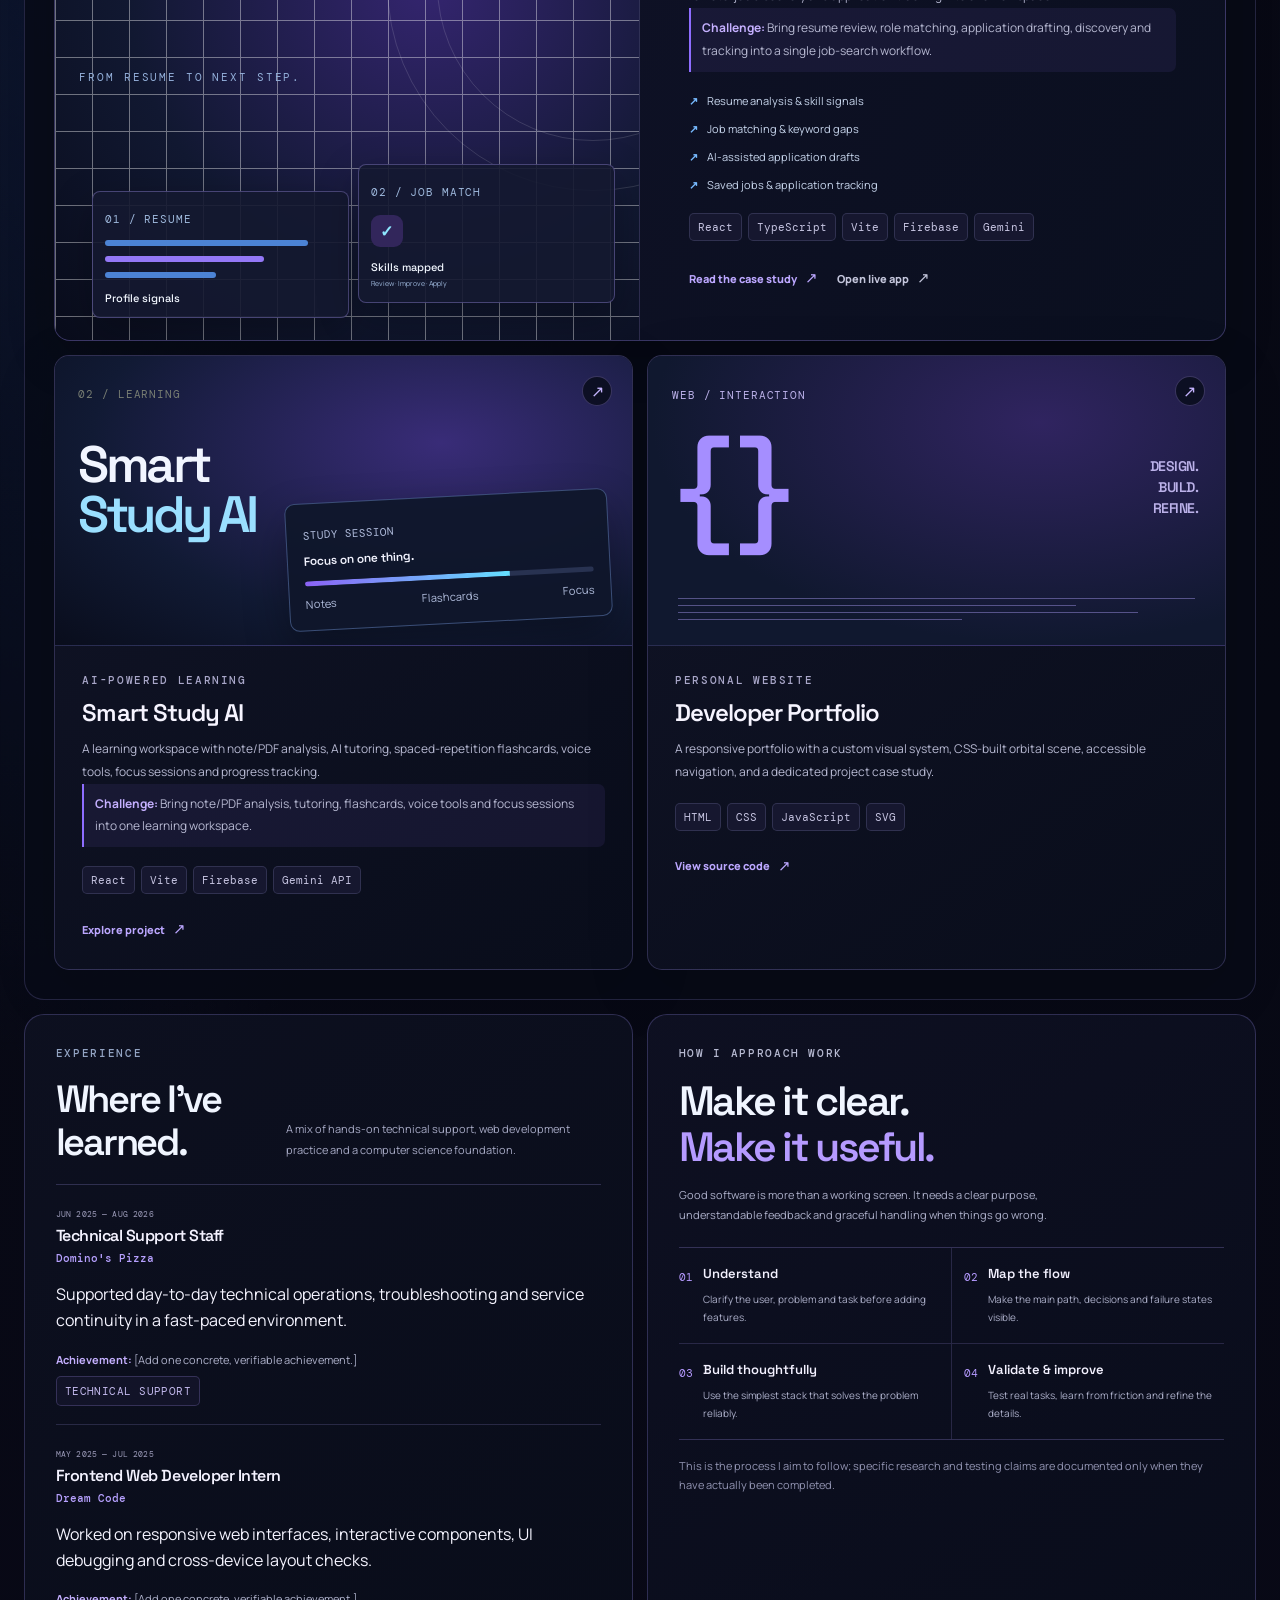
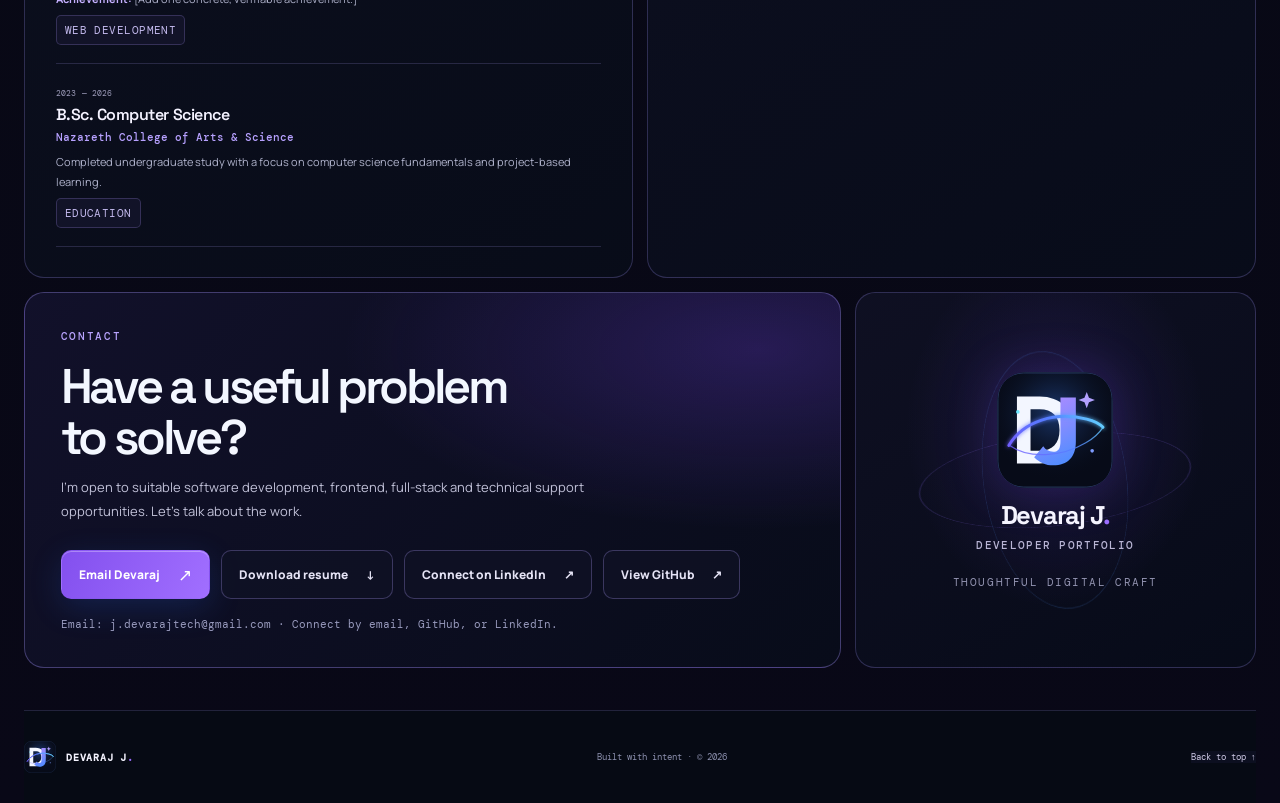
==== commit ef27cc11: "fix: rename homepage assistant to quick answers" ====
--- a/index.html
+++ b/index.html
@@ -210,28 +210,28 @@
           <svg viewBox="0 0 24 24" fill="none"><path d="M12 2.7 13.9 8l5.4 1.9-5.4 1.9-1.9 5.4-1.9-5.4-5.4-1.9L10.1 8 12 2.7Z" fill="currentColor"/><path d="m19.2 15.8.9 2.5 2.5.9-2.5.9-.9 2.5-.9-2.5-2.5-.9 2.5-.9.9-2.5Z" fill="currentColor"/></svg>
         </div>
         <div class="deva-ai-heading">
-          <strong id="deva-ai-title">Deva AI</strong>
-          <span>Portfolio assistant</span>
-        </div>
-        <span class="deva-ai-online"><i></i> Preview</span>
-        <button class="deva-ai-close" id="deva-ai-close" type="button" aria-label="Close Deva AI">
+          <strong id="deva-ai-title">Quick answers</strong>
+          <span>Curated portfolio info</span>
+        </div>
+        <span class="deva-ai-online"><i></i> Pre-written</span>
+        <button class="deva-ai-close" id="deva-ai-close" type="button" aria-label="Close quick answers panel">
           <svg viewBox="0 0 24 24" fill="none" aria-hidden="true"><path d="m6 6 12 12M18 6 6 18" stroke="currentColor" stroke-width="1.8" stroke-linecap="round"/></svg>
         </button>
       </div>
-      <p class="deva-ai-status" id="deva-ai-status">Preview mode · replies use curated portfolio information; messages are not sent to an AI service yet.</p>
+      <p class="deva-ai-status" id="deva-ai-status">Curated answers · uses published portfolio facts; no live AI model is connected.</p>
       <div class="deva-ai-messages" id="deva-ai-messages" role="log" aria-live="polite" aria-relevant="additions text">
         <div class="deva-ai-message deva-ai-message-assistant">
-          <div class="deva-ai-message-label">DEVA AI</div>
-          <div class="deva-ai-bubble">Hi! I can help you explore Devaraj’s projects, skills, experience, and contact links. What would you like to know?</div>
+          <div class="deva-ai-message-label">QUICK ANSWERS</div>
+          <div class="deva-ai-bubble">Quick answers about Devaraj’s projects, skills, experience and contact details. Replies are pre-written from the portfolio, not generated by a live AI model.</div>
         </div>
       </div>
-      <div class="deva-ai-suggestions" id="deva-ai-suggestions" aria-label="Suggested questions">
+      <div class="deva-ai-suggestions" id="deva-ai-suggestions" aria-label="Suggested portfolio questions">
         <button type="button" data-question="Tell me about CareerForge AI">CareerForge AI</button>
         <button type="button" data-question="Summarize Devaraj's skills">Technical skills</button>
         <button type="button" data-question="Give me a recruiter summary">Recruiter summary</button>
       </div>
       <form class="deva-ai-form" id="deva-ai-form">
-        <label class="deva-ai-sr-only" for="deva-ai-input">Ask Deva AI a question</label>
+        <label class="deva-ai-sr-only" for="deva-ai-input">Ask about Devaraj</label>
         <input id="deva-ai-input" name="question" type="text" maxlength="500" placeholder="Ask about a project or skill…" autocomplete="off" required>
         <button type="submit" aria-label="Send question">
           <svg viewBox="0 0 24 24" fill="none" aria-hidden="true"><path d="M21 3 10.8 13.2M21 3l-6.5 18-3.7-7.8L3 9.5 21 3Z" stroke="currentColor" stroke-width="1.8" stroke-linecap="round" stroke-linejoin="round"/></svg>
@@ -239,9 +239,9 @@
       </form>
       <p class="deva-ai-footnote">Answers are based on published portfolio content. Verify technical details in the linked repositories.</p>
     </aside>
-    <button class="deva-ai-launcher" id="deva-ai-launcher" type="button" aria-expanded="false" aria-controls="deva-ai-panel" aria-label="Open Deva AI portfolio assistant">
+    <button class="deva-ai-launcher" id="deva-ai-launcher" type="button" aria-expanded="false" aria-controls="deva-ai-panel" aria-label="Open quick answers panel">
       <span class="deva-ai-launcher-icon" aria-hidden="true"><svg viewBox="0 0 24 24" fill="none"><path d="M12 2.7 13.9 8l5.4 1.9-5.4 1.9-1.9 5.4-1.9-5.4-5.4-1.9L10.1 8 12 2.7Z" fill="currentColor"/><path d="M19.2 15.8l.9 2.5 2.5.9-2.5.9-.9 2.5-.9-2.5-2.5-.9 2.5-.9.9-2.5Z" fill="currentColor"/></svg></span>
-      <span>Ask Deva AI</span>
+      <span>Quick answers</span>
       <span class="deva-ai-launcher-dot" aria-hidden="true"></span>
     </button>
   </div>
--- a/style.css
+++ b/style.css
@@ -1,13 +1,13 @@
-:root{--paper:#f7f7f2;--paper-2:#eeefe8;--ink:#171920;--muted:#666b78;--subtle:#8b909a;--line:#dedfd8;--cobalt:#4d55e8;--cobalt-dark:#353fc8;--lavender:#e6e7ff;--lime:#c9f36a;--white:#fff;--display:"Space Grotesk",sans-serif;--body:"Manrope",sans-serif;--mono:"DM Mono",monospace;--page:1220px}*{box-sizing:border-box}html{scroll-behavior:smooth;scroll-padding-top:90px}body{margin:0;background:var(--paper);color:var(--ink);font-family:var(--body);line-height:1.65;-webkit-font-smoothing:antialiased}a{color:inherit}button,a{-webkit-tap-highlight-color:transparent}button{font:inherit}.skip-link{position:absolute;z-index:999;top:10px;left:12px;padding:10px 14px;background:var(--ink);color:#fff;transform:translateY(-160%);border-radius:7px}.skip-link:focus{transform:translateY(0)}.site-shell{overflow:hidden}.section-wrap{width:min(calc(100% - 64px),var(--page));margin-inline:auto}.site-header{height:84px;display:flex;align-items:center;gap:36px;width:min(calc(100% - 64px),var(--page));margin:auto;border-bottom:1px solid var(--line);position:relative;z-index:20}.wordmark{display:inline-flex;align-items:center;gap:10px;text-decoration:none;min-width:max-content}.wordmark-mark{width:37px;height:37px;display:grid;place-items:center;border:1.5px solid var(--ink);border-radius:11px;font:700 13px var(--display);letter-spacing:-.1em}.wordmark-mark span{color:var(--cobalt)}.wordmark-name{font:700 12px var(--mono);letter-spacing:.1em}.wordmark-dot{color:var(--cobalt)}.primary-nav{display:flex;align-items:center;gap:31px;margin-left:auto}.primary-nav a,.header-contact{font-size:12px;text-decoration:none;font-weight:700;color:#555a66;transition:color .2s}.primary-nav a:hover,.primary-nav a:focus-visible{color:var(--cobalt)}.header-contact{color:var(--ink);border:1px solid #c8cbd1;padding:10px 15px;border-radius:99px;min-width:max-content}.header-contact span{color:var(--cobalt);margin-left:7px}.menu-toggle{display:none}.hero{display:grid;grid-template-columns:1.03fr .97fr;gap:52px;align-items:center;padding-block:94px 102px;min-height:665px}.eyebrow{font:500 10px var(--mono);letter-spacing:.12em;color:#686d79;margin:0 0 18px}.eyebrow-dot{display:inline-block;width:7px;height:7px;border-radius:50%;background:#79a52c;box-shadow:0 0 0 4px #79a52c1a;margin:0 8px 0 1px}.hero h1{font:600 clamp(43px,5.25vw,70px)/1.08 var(--display);letter-spacing:-.065em;max-width:680px;margin:0}.text-highlight{color:var(--cobalt);position:relative}.hero-summary{font-size:15px;line-height:1.85;color:var(--muted);max-width:560px;margin:26px 0 0}.hero-actions,.contact-actions{display:flex;flex-wrap:wrap;gap:11px;margin-top:27px}.button{min-height:47px;display:inline-flex;align-items:center;justify-content:center;gap:18px;text-decoration:none;border-radius:8px;padding:0 17px;font-size:12px;font-weight:800;border:1px solid transparent;transition:transform .22s,background .22s,border-color .22s}.button:hover{transform:translateY(-2px)}.button:focus-visible,.text-link:focus-visible,.primary-nav a:focus-visible,.header-contact:focus-visible,.about-links a:focus-visible,.back-top:focus-visible{outline:3px solid #767cff;outline-offset:4px}.button-primary{background:var(--cobalt);color:white}.button-primary:hover{background:var(--cobalt-dark)}.button-primary span{font-size:17px;font-weight:400}.button-secondary{background:transparent;border-color:#cdd0d6;color:var(--ink)}.button-secondary:hover{border-color:var(--cobalt)}.hero-footnote{margin-top:33px;display:flex;gap:20px;flex-wrap:wrap;font:400 10px var(--mono);color:#777c86}.availability{display:inline-flex;align-items:center;gap:8px}.availability span{height:6px;width:6px;background:#78a52c;border-radius:50%}.hero-location{padding-left:20px;border-left:1px solid var(--line)}.hero-visual{position:relative;min-width:0;padding:17px 0 9px 14px}.visual-topline,.visual-caption{display:flex;justify-content:space-between;gap:12px;font:400 9px var(--mono);letter-spacing:.05em;color:#777b87}.tiny-status{display:inline-flex;gap:6px;align-items:center}.tiny-status i,.status-tag i{width:6px;height:6px;background:#79a52c;border-radius:50%;display:inline-block}.product-window{position:relative;z-index:1;margin-top:13px;border:1px solid #d5d6d0;border-radius:13px;background:#fff;box-shadow:0 28px 80px #25274313;overflow:hidden;transform:rotate(1.1deg)}.window-bar{height:37px;background:#f6f6f4;border-bottom:1px solid #e8e8e4;display:flex;align-items:center;justify-content:space-between;padding:0 14px;color:#777b84;font:400 9px var(--mono)}.window-dots{display:flex;gap:4px}.window-dots i{height:6px;width:6px;border-radius:50%;background:#d0d2d7}.window-dots i:first-child{background:#d6a7a2}.window-dots i:nth-child(2){background:#e7d19d}.window-dots i:nth-child(3){background:#add1a4}.window-menu{letter-spacing:1px}.workspace{display:grid;grid-template-columns:45px 1fr;min-height:325px}.workspace-sidebar{padding:14px 0;display:flex;align-items:center;flex-direction:column;gap:18px;background:#fafaf8;border-right:1px solid #ededea;color:#999eaa}.mini-brand{font:700 13px var(--display);color:var(--cobalt);margin-bottom:8px}.workspace-sidebar i{font-style:normal;font-size:13px;width:25px;height:25px;display:grid;place-items:center;border-radius:7px}.workspace-sidebar .side-active{background:var(--lavender);color:var(--cobalt)}.side-bottom{margin-top:auto;background:#ececff;color:var(--cobalt);border-radius:50%;width:24px;height:24px;display:grid;place-items:center;font:500 8px var(--mono)}.workspace-content{padding:20px 20px 16px;min-width:0}.workspace-greeting{display:flex;justify-content:space-between;align-items:center;gap:10px}.workspace-greeting>div{display:grid;gap:5px}.ui-overline{font:400 8px var(--mono);letter-spacing:.09em;color:#8e93a0}.workspace-greeting strong{font:600 17px var(--display);letter-spacing:-.04em}.avatar-chip{height:25px;width:25px;border-radius:8px;background:#f0eeff;display:grid;place-items:center;color:var(--cobalt);font:600 10px var(--mono)}.mini-stat-row{display:grid;grid-template-columns:1fr 1fr;gap:10px;margin-top:17px}.mini-stat{border:1px solid #e8e9ed;border-radius:7px;padding:12px;display:grid;gap:5px}.mini-stat small,.match-panel-heading{font:400 8px var(--mono);letter-spacing:.06em;color:#838894}.mini-stat b{font:600 13px var(--display)}.stat-pill,.stat-link{font-size:8px;color:#6a8f29}.stat-link{color:var(--cobalt)}.match-panel{border:1px solid #e4e5ed;border-radius:8px;padding:13px;margin-top:11px;background:#fdfdff}.match-panel-heading{display:flex;justify-content:space-between;align-items:center}.match-badge{font-size:7px;background:#efefff;color:var(--cobalt);border-radius:99px;padding:4px 6px}.match-role{display:flex;align-items:center;gap:9px;margin-top:13px}.company-mark{width:30px;height:30px;display:grid;place-items:center;border-radius:7px;background:#ececff;color:var(--cobalt);font-size:16px}.match-role>div{display:grid;gap:2px;min-width:0}.match-role b{font-size:10px}.match-role small{font-size:8px;color:#9297a1}.match-arrow{margin-left:auto;color:var(--cobalt)}.match-line{height:5px;background:#edeeef;border-radius:99px;margin-top:15px;overflow:hidden}.match-line span{display:block;width:68%;height:100%;background:#858bf0;border-radius:inherit}.match-foot{display:flex;justify-content:space-between;gap:8px;font-size:8px;color:#8b909b;margin-top:7px}.mini-row-footer{display:flex;justify-content:space-between;gap:6px;margin-top:13px;font-size:7px;color:#9b9faa}.visual-caption{margin-top:13px;font-size:8px}.orbit{position:absolute;border:1px solid #dfe0ff;border-radius:50%;pointer-events:none}.orbit-one{height:295px;width:295px;right:-80px;top:26px}.orbit-two{height:385px;width:385px;right:-125px;top:-20px;border-color:#e8e9f5}.tech-ribbon{border-block:1px solid var(--line);background:#f1f2ec;min-height:75px;display:flex;align-items:center;justify-content:center;gap:32px;padding:20px 32px;flex-wrap:wrap}.ribbon-label{font:500 9px var(--mono);letter-spacing:.11em;color:#8b9097}.ribbon-items{display:flex;align-items:center;gap:22px;flex-wrap:wrap;justify-content:center}.ribbon-items span{font:600 12px var(--display);color:#545966}.ribbon-items i{font-style:normal;font-size:11px;color:var(--cobalt)}.work-section{padding-block:116px 125px}.section-heading{display:flex;align-items:end;justify-content:space-between;gap:45px;margin-bottom:45px}.section-heading h2{font:600 clamp(34px,4vw,51px)/1.13 var(--display);letter-spacing:-.06em;margin:0}.heading-period{color:var(--cobalt)}.section-intro{max-width:390px;color:var(--muted);font-size:13px;line-height:1.85;margin:0 0 4px}.featured-project{display:grid;grid-template-columns:1fr 1fr;border:1px solid #d8d9d2;border-radius:15px;overflow:hidden;background:#fff;box-shadow:0 12px 35px #292d4410}.featured-art{min-height:425px;padding:22px 24px;position:relative;overflow:hidden;background:#181a2a;color:white;display:flex;flex-direction:column;justify-content:space-between}.featured-art:before{content:"";position:absolute;width:410px;height:410px;border:1px solid #fff2;border-radius:50%;right:-160px;top:18px}.featured-art:after{content:"";position:absolute;width:310px;height:310px;border:1px solid #fff2;border-radius:50%;right:-110px;top:68px}.art-label{position:relative;z-index:2;display:flex;justify-content:space-between;font:400 9px var(--mono);letter-spacing:.08em;color:#b8bbd0}.forge-art-title{position:relative;z-index:2;margin-top:37px;font:600 clamp(45px,5.4vw,72px)/.96 var(--display);letter-spacing:-.075em}.forge-art-title span{color:#aaaaff}.forge-art-title b{font:500 12px var(--mono);letter-spacing:.08em;vertical-align:top;margin-left:8px;color:var(--lime)}.forge-art-subtitle{position:relative;z-index:2;font:400 9px var(--mono);letter-spacing:.17em;color:#c5c7dc;margin-top:11px}.forge-art-panels{position:relative;z-index:2;display:flex;justify-content:flex-end;align-items:end;gap:9px;margin-top:16px}.forge-panel{border:1px solid #ffffff33;background:#202237ed;border-radius:8px;padding:12px;width:48%;box-shadow:0 15px 30px #0003}.forge-panel>span{font:400 7px var(--mono);letter-spacing:.08em;color:#aaaec6}.forge-panel i{height:6px;background:#6b6f8d;display:block;border-radius:99px;margin-top:10px;width:88%}.forge-panel i:nth-of-type(2){width:69%;background:#9a9df9}.forge-panel i.short{width:48%}.forge-panel b{display:block;font:500 10px var(--display);margin-top:13px}.panel-two{transform:translateY(-15px);background:#292b43}.panel-check{height:32px;width:32px;border-radius:9px;background:#d8ff92;color:#26340e;display:grid;place-items:center;font-weight:800;margin-top:12px}.forge-panel small{display:block;margin-top:4px;color:#bec1d6;font-size:7px}.art-grid-lines{position:absolute;inset:0;background-image:linear-gradient(#fff 1px,transparent 1px),linear-gradient(90deg,#fff 1px,transparent 1px);background-size:37px 37px;opacity:.045;pointer-events:none}.featured-info{padding:clamp(24px,4vw,49px);display:flex;flex-direction:column;align-items:flex-start}.project-kicker{display:flex;align-items:center;gap:10px;justify-content:space-between;flex-wrap:wrap;width:100%;font:400 8px var(--mono);letter-spacing:.06em;color:#7f8490}.status-tag{display:inline-flex;align-items:center;gap:6px;color:#527824;background:#f0f8e1;border-radius:99px;padding:6px 8px;letter-spacing:0}.featured-info h3{font:600 clamp(27px,3vw,38px)/1.15 var(--display);letter-spacing:-.06em;margin:24px 0 13px;max-width:460px}.featured-info>p,.project-card-copy>p:not(.eyebrow){font-size:12px;line-height:1.9;color:var(--muted);margin:0}.feature-list{display:grid;gap:10px;margin-top:20px;font-size:11px;color:#404551}.feature-list span{display:flex;align-items:center;gap:9px}.feature-list i{font-style:normal;color:var(--cobalt);font-weight:800}.project-stack{display:flex;flex-wrap:wrap;gap:6px;margin-top:19px}.project-stack span{font:400 8px var(--mono);padding:6px 8px;background:#f3f3f0;border:1px solid #e7e8e2;border-radius:5px;color:#626775}.project-links{display:flex;gap:19px;flex-wrap:wrap;margin-top:auto;padding-top:25px}.text-link{font-size:11px;font-weight:800;text-decoration:none;color:var(--cobalt);display:inline-flex;align-items:center;gap:8px}.text-link span{font-size:15px;font-weight:400}.text-link:hover{text-decoration:underline;text-underline-offset:4px}.text-link-muted{color:#535865}.project-grid{display:grid;grid-template-columns:1fr 1fr;gap:19px;margin-top:20px}.project-card{border:1px solid #d8d9d2;border-radius:14px;overflow:hidden;background:#fff}.project-card-art{height:290px;display:block;text-decoration:none;position:relative;overflow:hidden}.study-art{background:#e8e9df;padding:23px}.card-art-number{font:400 8px var(--mono);letter-spacing:.08em;color:#777d72}.study-art-name{font:600 clamp(34px,4vw,54px)/.96 var(--display);letter-spacing:-.07em;margin-top:35px;color:#252922;position:relative;z-index:1}.study-art-name em{font-style:normal;color:#5b64dc}.study-art-card{position:absolute;right:22px;bottom:22px;width:56%;padding:16px;border:1px solid #d7d9cd;border-radius:10px;background:#f8f8f1;box-shadow:0 15px 35px #292d4414;transform:rotate(-3deg)}.study-art-card small{font:400 7px var(--mono);color:#888e7a}.study-art-card b{display:block;margin-top:7px;font:600 12px var(--display)}.study-progress{height:5px;background:#e5e6de;border-radius:99px;display:block;margin-top:12px;overflow:hidden}.study-progress i{display:block;height:100%;width:71%;background:#7780e8}.study-art-card>div{display:flex;justify-content:space-between;margin-top:9px;font-size:7px;color:#73796d}.art-corner-arrow{position:absolute;right:20px;top:20px;height:30px;width:30px;border-radius:50%;background:#f8f8f1;display:grid;place-items:center;color:#4d55e8}.project-card-copy{padding:27px}.project-card-copy .eyebrow{font-size:8px;margin-bottom:10px}.project-card-copy h3{font:600 24px var(--display);letter-spacing:-.04em;margin:0 0 10px}.project-card-copy>.text-link{margin-top:23px}.project-note .note-art{height:290px;padding:24px;background:#e9e8fb;position:relative;overflow:hidden}.note-stamp{font:400 8px var(--mono);letter-spacing:.08em;color:#7776ac}.note-symbol{position:absolute;font:600 120px/.95 var(--display);letter-spacing:-.1em;color:#6766b8;left:28px;top:72px}.note-caption{position:absolute;right:26px;top:100px;font:600 14px/1.5 var(--display);letter-spacing:-.03em;color:#282940;text-align:right}.note-lines{position:absolute;left:30px;right:30px;bottom:25px;display:grid;gap:6px}.note-lines i{height:1px;background:#b9b8db}.note-lines i:nth-child(2){width:77%}.note-lines i:nth-child(3){width:89%}.note-lines i:nth-child(4){width:55%}.approach-section{background:#1c1e2d;color:#fff;padding-block:105px 100px}.approach-section .eyebrow{color:#b7bad2}.approach-section .section-heading h2{font-size:clamp(39px,5vw,61px)}.approach-section .section-heading h2 span{color:#aaaaff}.approach-section .section-intro{color:#b4b7c8}.approach-steps{display:grid;grid-template-columns:repeat(4,1fr);border-top:1px solid #444657;border-bottom:1px solid #444657}.approach-step{padding:25px 22px 25px 0;display:flex;gap:17px;border-right:1px solid #444657}.approach-step:not(:first-child){padding-left:22px}.approach-step:last-child{border-right:0}.approach-step>span{font:400 10px var(--mono);color:#aaaaff;padding-top:5px}.approach-step h3{font:600 15px var(--display);margin:0 0 8px}.approach-step p{font-size:11px;line-height:1.8;color:#b4b7c8;margin:0;max-width:230px}.approach-note{font-size:10px;color:#a1a4b8;margin:17px 0 0}.profile-section{padding-block:116px}.experience-list{border-top:1px solid var(--line)}.experience-row{padding:26px 0;display:grid;grid-template-columns:175px 1fr 155px;align-items:start;gap:25px;border-bottom:1px solid var(--line)}.experience-date{font:400 9px var(--mono);letter-spacing:.02em;color:#777c88;padding-top:6px}.experience-row h3{font:600 18px var(--display);letter-spacing:-.03em;margin:0}.experience-company{font:500 10px var(--mono);color:var(--cobalt);margin:5px 0 8px}.experience-row p:last-child{font-size:12px;color:var(--muted);line-height:1.8;margin:0;max-width:600px}.experience-type{font:400 8px var(--mono);letter-spacing:.04em;color:#7e838d;border:1px solid #dedfd9;border-radius:5px;padding:7px 8px;text-align:center;justify-self:end}.about-section{padding-block:0 115px}.about-card{display:grid;grid-template-columns:130px 1fr;gap:32px;padding:clamp(28px,5vw,60px);border-radius:16px;background:#edeee7;border:1px solid #e1e2da}.about-mark{width:86px;height:86px;border:1px solid #b7b9c3;border-radius:25px;display:grid;place-items:center;font:600 28px var(--display);letter-spacing:-.1em;color:var(--ink);transform:rotate(-5deg)}.about-mark span{color:var(--cobalt)}.about-card h2{font:600 clamp(30px,3.4vw,43px)/1.15 var(--display);letter-spacing:-.06em;margin:0 0 16px}.about-card>div:last-child>p:not(.eyebrow){max-width:780px;font-size:12px;color:var(--muted);line-height:1.95;margin:0}.about-links{display:flex;gap:19px;margin-top:21px}.about-links a{font-size:11px;font-weight:800;text-decoration:none;color:var(--cobalt)}.about-links a span{margin-left:4px}.contact-section{background:#dfe1fa;padding-block:91px}.contact-inner{max-width:var(--page)}.contact-inner .eyebrow{color:#535bbb}.contact-inner h2{font:600 clamp(43px,6.4vw,76px)/1.05 var(--display);letter-spacing:-.07em;margin:0;max-width:850px}.contact-inner>p:not(.eyebrow){max-width:590px;font-size:13px;color:#55596d;line-height:1.9}.button-light{background:#f8f8ff;border-color:#c4c7ec;color:#252849}.button-light:hover{border-color:var(--cobalt)}.contact-small{display:block;margin-top:18px;font:400 9px var(--mono);color:#6f7390}.site-footer{min-height:93px;display:flex;align-items:center;justify-content:space-between;gap:20px;width:min(calc(100% - 64px),var(--page));margin:auto;color:#777c86;font:400 9px var(--mono)}.site-footer .wordmark-mark{height:31px;width:31px;border-radius:9px;font-size:11px}.site-footer .wordmark-name{font-size:10px}.back-top{text-decoration:none;color:#5d6270}.back-top:hover{color:var(--cobalt)}.reveal{opacity:0;transform:translateY(18px);transition:opacity .55s ease,transform .55s cubic-bezier(.2,.75,.25,1)}.reveal.is-visible{opacity:1;transform:none}@media(min-width:1400px){.hero{padding-top:112px;padding-bottom:118px}.hero h1{font-size:72px}}@media(max-width:1000px){.section-wrap,.site-header,.site-footer{width:min(calc(100% - 44px),var(--page))}.hero{grid-template-columns:1fr;gap:35px;padding-block:72px 82px}.hero-copy{max-width:760px}.hero-visual{width:min(100%,680px);margin:auto;padding-left:0}.product-window{transform:none}.orbit-one{right:0}.orbit-two{right:-48px}.section-heading{align-items:start;flex-direction:column;gap:18px}.section-intro{max-width:600px}.featured-project{grid-template-columns:1fr 1fr}.featured-art{min-height:400px}.featured-info{padding:26px}.approach-steps{grid-template-columns:1fr 1fr}.approach-step{padding:22px 20px 22px 0}.approach-step:nth-child(2){border-right:0}.approach-step:nth-child(3){padding-left:0;border-top:1px solid #444657}.approach-step:nth-child(4){border-top:1px solid #444657}.experience-row{grid-template-columns:145px 1fr}.experience-type{grid-column:2;justify-self:start}.about-card{grid-template-columns:90px 1fr;gap:24px}}@media(max-width:700px){html{scroll-padding-top:76px}.section-wrap,.site-header,.site-footer{width:calc(100% - 36px)}.site-header{height:72px;gap:12px}.wordmark-mark{width:33px;height:33px}.wordmark-name{font-size:10px}.header-contact{padding:9px 11px;font-size:10px;margin-left:auto}.menu-toggle{display:flex;order:3;flex-direction:column;justify-content:center;gap:5px;width:38px;height:38px;background:transparent;border:1px solid #d0d2d7;border-radius:8px;cursor:pointer}.menu-toggle span{width:15px;height:1.5px;background:var(--ink);margin:auto}.primary-nav{display:none;position:absolute;top:63px;left:0;right:0;background:#fff;border:1px solid var(--line);border-radius:11px;padding:11px;box-shadow:0 15px 30px #18192015;gap:0;flex-direction:column;align-items:stretch;margin:0}.primary-nav.is-open{display:flex}.primary-nav a{padding:12px 10px;border-radius:6px}.primary-nav a:hover{background:#f3f3f1}.hero{padding-block:58px 66px;min-height:unset;gap:36px}.hero h1{font-size:clamp(39px,11vw,58px)}.hero-summary{font-size:13px;margin-top:20px}.eyebrow{font-size:9px;line-height:1.8}.hero-actions{gap:8px}.button{min-height:44px;padding:0 13px;font-size:10px}.hero-footnote{gap:11px;font-size:8px;margin-top:24px}.hero-location{padding-left:11px}.hero-visual{padding-top:4px}.workspace{grid-template-columns:34px 1fr;min-height:280px}.workspace-sidebar{gap:13px}.workspace-content{padding:14px 12px}.workspace-greeting strong{font-size:13px}.mini-stat{padding:9px}.match-panel{padding:10px}.mini-row-footer{font-size:6px}.visual-topline,.visual-caption{font-size:7px}.orbit-one{height:220px;width:220px;right:-75px}.orbit-two{height:285px;width:285px;right:-102px}.tech-ribbon{gap:14px;padding:18px 16px}.ribbon-label{width:100%;text-align:center}.ribbon-items{gap:10px 13px}.ribbon-items span{font-size:10px}.work-section,.profile-section{padding-block:77px}.section-heading{margin-bottom:29px;gap:12px}.section-heading h2{font-size:clamp(32px,9vw,43px)}.section-intro{font-size:12px}.featured-project{grid-template-columns:1fr}.featured-art{min-height:350px;padding:18px}.forge-art-title{font-size:60px;margin-top:28px}.forge-art-panels{margin-top:15px}.featured-info{padding:24px 21px}.featured-info h3{font-size:30px;margin-top:19px}.project-links{margin-top:5px}.project-grid{grid-template-columns:1fr;gap:14px;margin-top:14px}.project-card-art,.study-art,.project-note .note-art{height:245px}.study-art-name{font-size:43px}.study-art-card{width:58%;padding:12px;right:15px;bottom:15px}.note-symbol{font-size:105px;top:60px}.note-caption{top:85px;right:20px;font-size:12px}.project-card-copy{padding:22px}.approach-section{padding-block:75px}.approach-steps{grid-template-columns:1fr}.approach-step,.approach-step:not(:first-child),.approach-step:nth-child(3),.approach-step:nth-child(4){padding:19px 0;border-right:0;border-top:1px solid #444657}.approach-step:first-child{border-top:0}.approach-step p{max-width:none}.experience-row{grid-template-columns:1fr;gap:8px;padding:22px 0}.experience-date{font-size:8px}.experience-row h3{font-size:17px}.experience-type{grid-column:1;font-size:7px;margin-top:4px}.about-section{padding-bottom:78px}.about-card{grid-template-columns:1fr;padding:25px 22px;gap:20px}.about-mark{height:64px;width:64px;font-size:22px;border-radius:19px}.about-card h2{font-size:32px}.contact-section{padding-block:70px}.contact-inner h2{font-size:clamp(39px,11vw,58px)}.contact-inner>p:not(.eyebrow){font-size:12px}.site-footer{padding-block:22px;min-height:unset;flex-wrap:wrap}.site-footer>span{order:3;width:100%}}@media(max-width:380px){.wordmark{gap:7px}.wordmark-name{letter-spacing:.05em}.header-contact{padding:8px}.hero h1{font-size:37px}.hero-location{display:none}.workspace-content{padding:12px 8px}.match-foot{font-size:7px}.project-kicker{font-size:7px}.forge-art-title{font-size:52px}}@media(prefers-reduced-motion:reduce){html{scroll-behavior:auto}*,*::before,*::after{animation-duration:.01ms!important;animation-iteration-count:1!important;scroll-behavior:auto!important;transition-duration:.01ms!important}.reveal{opacity:1;transform:none}}
+:root{--paper:#f7f7f2;--paper-2:#eeefe8;--ink:#171920;--muted:#666b78;--subtle:#8b909a;--line:#dedfd8;--cobalt:#4d55e8;--cobalt-dark:#353fc8;--lavender:#e6e7ff;--lime:#c9f36a;--white:#fff;--display:"Space Grotesk",sans-serif;--body:"Manrope",sans-serif;--mono:"DM Mono",monospace;--page:1220px}*{box-sizing:border-box}html{scroll-behavior:smooth;scroll-padding-top:90px}body{margin:0;background:var(--paper);color:var(--ink);font-family:var(--body);line-height:1.65;-webkit-font-smoothing:antialiased}a{color:inherit}button,a{-webkit-tap-highlight-color:transparent}button{font:inherit}.skip-link{position:absolute;z-index:999;top:10px;left:12px;padding:10px 14px;background:var(--ink);color:#fff;transform:translateY(-160%);border-radius:7px}.skip-link:focus{transform:translateY(0)}.site-shell{overflow:hidden}.section-wrap{width:min(calc(100% - 64px),var(--page));margin-inline:auto}.site-header{height:84px;display:flex;align-items:center;gap:36px;width:min(calc(100% - 64px),var(--page));margin:auto;border-bottom:1px solid var(--line);position:relative;z-index:20}.wordmark{display:inline-flex;align-items:center;gap:10px;text-decoration:none;min-width:max-content}.wordmark-mark{width:37px;height:37px;display:grid;place-items:center;border:1.5px solid var(--ink);border-radius:11px;font:700 13px var(--display);letter-spacing:-.1em}.wordmark-mark span{color:var(--cobalt)}.wordmark-name{font:700 12px var(--mono);letter-spacing:.1em}.wordmark-dot{color:var(--cobalt)}.primary-nav{display:flex;align-items:center;gap:31px;margin-left:auto}.primary-nav a,.header-contact{font-size:12px;text-decoration:none;font-weight:700;color:#555a66;transition:color .2s}.primary-nav a:hover,.primary-nav a:focus-visible{color:var(--cobalt)}.header-contact{color:var(--ink);border:1px solid #c8cbd1;padding:10px 15px;border-radius:99px;min-width:max-content}.header-contact span{color:var(--cobalt);margin-left:7px}.menu-toggle{display:none}.hero{display:grid;grid-template-columns:1.03fr .97fr;gap:52px;align-items:center;padding-block:94px 102px;min-height:665px}.eyebrow{font:500 11px var(--mono);letter-spacing:.12em;color:#686d79;margin:0 0 18px}.eyebrow-dot{display:inline-block;width:7px;height:7px;border-radius:50%;background:#79a52c;box-shadow:0 0 0 4px #79a52c1a;margin:0 8px 0 1px}.hero h1{font:600 clamp(43px,5.25vw,70px)/1.08 var(--display);letter-spacing:-.065em;max-width:680px;margin:0}.text-highlight{color:var(--cobalt);position:relative}.hero-summary{font-size:15px;line-height:1.85;color:var(--muted);max-width:560px;margin:26px 0 0}.hero-actions,.contact-actions{display:flex;flex-wrap:wrap;gap:11px;margin-top:27px}.button{min-height:47px;display:inline-flex;align-items:center;justify-content:center;gap:18px;text-decoration:none;border-radius:8px;padding:0 17px;font-size:12px;font-weight:800;border:1px solid transparent;transition:transform .22s,background .22s,border-color .22s}.button:hover{transform:translateY(-2px)}.button:focus-visible,.text-link:focus-visible,.primary-nav a:focus-visible,.header-contact:focus-visible,.about-links a:focus-visible,.back-top:focus-visible{outline:3px solid #767cff;outline-offset:4px}.button-primary{background:var(--cobalt);color:white}.button-primary:hover{background:var(--cobalt-dark)}.button-primary span{font-size:17px;font-weight:400}.button-secondary{background:transparent;border-color:#cdd0d6;color:var(--ink)}.button-secondary:hover{border-color:var(--cobalt)}.hero-footnote{margin-top:33px;display:flex;gap:20px;flex-wrap:wrap;font:400 11px var(--mono);color:#777c86}.availability{display:inline-flex;align-items:center;gap:8px}.availability span{height:6px;width:6px;background:#78a52c;border-radius:50%}.hero-location{padding-left:20px;border-left:1px solid var(--line)}.hero-visual{position:relative;min-width:0;padding:17px 0 9px 14px}.visual-topline,.visual-caption{display:flex;justify-content:space-between;gap:12px;font:400 11px var(--mono);letter-spacing:.05em;color:#777b87}.tiny-status{display:inline-flex;gap:6px;align-items:center}.tiny-status i,.status-tag i{width:6px;height:6px;background:#79a52c;border-radius:50%;display:inline-block}.product-window{position:relative;z-index:1;margin-top:13px;border:1px solid #d5d6d0;border-radius:13px;background:#fff;box-shadow:0 28px 80px #25274313;overflow:hidden;transform:rotate(1.1deg)}.window-bar{height:37px;background:#f6f6f4;border-bottom:1px solid #e8e8e4;display:flex;align-items:center;justify-content:space-between;padding:0 14px;color:#777b84;font:400 9px var(--mono)}.window-dots{display:flex;gap:4px}.window-dots i{height:6px;width:6px;border-radius:50%;background:#d0d2d7}.window-dots i:first-child{background:#d6a7a2}.window-dots i:nth-child(2){background:#e7d19d}.window-dots i:nth-child(3){background:#add1a4}.window-menu{letter-spacing:1px}.workspace{display:grid;grid-template-columns:45px 1fr;min-height:325px}.workspace-sidebar{padding:14px 0;display:flex;align-items:center;flex-direction:column;gap:18px;background:#fafaf8;border-right:1px solid #ededea;color:#999eaa}.mini-brand{font:700 13px var(--display);color:var(--cobalt);margin-bottom:8px}.workspace-sidebar i{font-style:normal;font-size:13px;width:25px;height:25px;display:grid;place-items:center;border-radius:7px}.workspace-sidebar .side-active{background:var(--lavender);color:var(--cobalt)}.side-bottom{margin-top:auto;background:#ececff;color:var(--cobalt);border-radius:50%;width:24px;height:24px;display:grid;place-items:center;font:500 8px var(--mono)}.workspace-content{padding:20px 20px 16px;min-width:0}.workspace-greeting{display:flex;justify-content:space-between;align-items:center;gap:10px}.workspace-greeting>div{display:grid;gap:5px}.ui-overline{font:400 11px var(--mono);letter-spacing:.09em;color:#8e93a0}.workspace-greeting strong{font:600 17px var(--display);letter-spacing:-.04em}.avatar-chip{height:25px;width:25px;border-radius:8px;background:#f0eeff;display:grid;place-items:center;color:var(--cobalt);font:600 10px var(--mono)}.mini-stat-row{display:grid;grid-template-columns:1fr 1fr;gap:10px;margin-top:17px}.mini-stat{border:1px solid #e8e9ed;border-radius:7px;padding:12px;display:grid;gap:5px}.mini-stat small,.match-panel-heading{font:400 11px var(--mono);letter-spacing:.06em;color:#838894}.mini-stat b{font:600 13px var(--display)}.stat-pill,.stat-link{font-size:11px;color:#6a8f29}.stat-link{color:var(--cobalt)}.match-panel{border:1px solid #e4e5ed;border-radius:8px;padding:13px;margin-top:11px;background:#fdfdff}.match-panel-heading{display:flex;justify-content:space-between;align-items:center}.match-badge{font-size:11px;background:#efefff;color:var(--cobalt);border-radius:99px;padding:4px 6px}.match-role{display:flex;align-items:center;gap:9px;margin-top:13px}.company-mark{width:30px;height:30px;display:grid;place-items:center;border-radius:7px;background:#ececff;color:var(--cobalt);font-size:16px}.match-role>div{display:grid;gap:2px;min-width:0}.match-role b{font-size:10px}.match-role small{font-size:11px;color:#9297a1}.match-arrow{margin-left:auto;color:var(--cobalt)}.match-line{height:5px;background:#edeeef;border-radius:99px;margin-top:15px;overflow:hidden}.match-line span{display:block;width:68%;height:100%;background:#858bf0;border-radius:inherit}.match-foot{display:flex;justify-content:space-between;gap:8px;font-size:11px;color:#8b909b;margin-top:7px}.mini-row-footer{display:flex;justify-content:space-between;gap:6px;margin-top:13px;font-size:11px;color:#9b9faa}.visual-caption{margin-top:13px;font-size:8px}.orbit{position:absolute;border:1px solid #dfe0ff;border-radius:50%;pointer-events:none}.orbit-one{height:295px;width:295px;right:-80px;top:26px}.orbit-two{height:385px;width:385px;right:-125px;top:-20px;border-color:#e8e9f5}.tech-ribbon{border-block:1px solid var(--line);background:#f1f2ec;min-height:75px;display:flex;align-items:center;justify-content:center;gap:32px;padding:20px 32px;flex-wrap:wrap}.ribbon-label{font:500 11px var(--mono);letter-spacing:.11em;color:#8b9097}.ribbon-items{display:flex;align-items:center;gap:22px;flex-wrap:wrap;justify-content:center}.ribbon-items span{font:600 12px var(--display);color:#545966}.ribbon-items i{font-style:normal;font-size:11px;color:var(--cobalt)}.work-section{padding-block:116px 125px}.section-heading{display:flex;align-items:end;justify-content:space-between;gap:45px;margin-bottom:45px}.section-heading h2{font:600 clamp(34px,4vw,51px)/1.13 var(--display);letter-spacing:-.06em;margin:0}.heading-period{color:var(--cobalt)}.section-intro{max-width:390px;color:var(--muted);font-size:13px;line-height:1.85;margin:0 0 4px}.featured-project{display:grid;grid-template-columns:1fr 1fr;border:1px solid #d8d9d2;border-radius:15px;overflow:hidden;background:#fff;box-shadow:0 12px 35px #292d4410}.featured-art{min-height:425px;padding:22px 24px;position:relative;overflow:hidden;background:#181a2a;color:white;display:flex;flex-direction:column;justify-content:space-between}.featured-art:before{content:"";position:absolute;width:410px;height:410px;border:1px solid #fff2;border-radius:50%;right:-160px;top:18px}.featured-art:after{content:"";position:absolute;width:310px;height:310px;border:1px solid #fff2;border-radius:50%;right:-110px;top:68px}.art-label{position:relative;z-index:2;display:flex;justify-content:space-between;font:400 11px var(--mono);letter-spacing:.08em;color:#b8bbd0}.forge-art-title{position:relative;z-index:2;margin-top:37px;font:600 clamp(45px,5.4vw,72px)/.96 var(--display);letter-spacing:-.075em}.forge-art-title span{color:#aaaaff}.forge-art-title b{font:500 12px var(--mono);letter-spacing:.08em;vertical-align:top;margin-left:8px;color:var(--lime)}.forge-art-subtitle{position:relative;z-index:2;font:400 11px var(--mono);letter-spacing:.17em;color:#c5c7dc;margin-top:11px}.forge-art-panels{position:relative;z-index:2;display:flex;justify-content:flex-end;align-items:end;gap:9px;margin-top:16px}.forge-panel{border:1px solid #ffffff33;background:#202237ed;border-radius:8px;padding:12px;width:48%;box-shadow:0 15px 30px #0003}.forge-panel>span{font:400 11px var(--mono);letter-spacing:.08em;color:#aaaec6}.forge-panel i{height:6px;background:#6b6f8d;display:block;border-radius:99px;margin-top:10px;width:88%}.forge-panel i:nth-of-type(2){width:69%;background:#9a9df9}.forge-panel i.short{width:48%}.forge-panel b{display:block;font:500 11px var(--display);margin-top:13px}.panel-two{transform:translateY(-15px);background:#292b43}.panel-check{height:32px;width:32px;border-radius:9px;background:#d8ff92;color:#26340e;display:grid;place-items:center;font-weight:800;margin-top:12px}.forge-panel small{display:block;margin-top:4px;color:#bec1d6;font-size:7px}.art-grid-lines{position:absolute;inset:0;background-image:linear-gradient(#fff 1px,transparent 1px),linear-gradient(90deg,#fff 1px,transparent 1px);background-size:37px 37px;opacity:.045;pointer-events:none}.featured-info{padding:clamp(24px,4vw,49px);display:flex;flex-direction:column;align-items:flex-start}.project-kicker{display:flex;align-items:center;gap:10px;justify-content:space-between;flex-wrap:wrap;width:100%;font:400 11px var(--mono);letter-spacing:.06em;color:#7f8490}.status-tag{display:inline-flex;align-items:center;gap:6px;color:#527824;background:#f0f8e1;border-radius:99px;padding:6px 8px;letter-spacing:0}.featured-info h3{font:600 clamp(27px,3vw,38px)/1.15 var(--display);letter-spacing:-.06em;margin:24px 0 13px;max-width:460px}.featured-info>p,.project-card-copy>p:not(.eyebrow){font-size:12px;line-height:1.9;color:var(--muted);margin:0}.feature-list{display:grid;gap:10px;margin-top:20px;font-size:11px;color:#404551}.feature-list span{display:flex;align-items:center;gap:9px}.feature-list i{font-style:normal;color:var(--cobalt);font-weight:800}.project-stack{display:flex;flex-wrap:wrap;gap:6px;margin-top:19px}.project-stack span{font:400 11px var(--mono);padding:6px 8px;background:#f3f3f0;border:1px solid #e7e8e2;border-radius:5px;color:#626775}.project-links{display:flex;gap:19px;flex-wrap:wrap;margin-top:auto;padding-top:25px}.text-link{font-size:11px;font-weight:800;text-decoration:none;color:var(--cobalt);display:inline-flex;align-items:center;gap:8px}.text-link span{font-size:15px;font-weight:400}.text-link:hover{text-decoration:underline;text-underline-offset:4px}.text-link-muted{color:#535865}.project-grid{display:grid;grid-template-columns:1fr 1fr;gap:19px;margin-top:20px}.project-card{border:1px solid #d8d9d2;border-radius:14px;overflow:hidden;background:#fff}.project-card-art{height:290px;display:block;text-decoration:none;position:relative;overflow:hidden}.study-art{background:#e8e9df;padding:23px}.card-art-number{font:400 11px var(--mono);letter-spacing:.08em;color:#777d72}.study-art-name{font:600 clamp(34px,4vw,54px)/.96 var(--display);letter-spacing:-.07em;margin-top:35px;color:#252922;position:relative;z-index:1}.study-art-name em{font-style:normal;color:#5b64dc}.study-art-card{position:absolute;right:22px;bottom:22px;width:56%;padding:16px;border:1px solid #d7d9cd;border-radius:10px;background:#f8f8f1;box-shadow:0 15px 35px #292d4414;transform:rotate(-3deg)}.study-art-card small{font:400 11px var(--mono);color:#888e7a}.study-art-card b{display:block;margin-top:7px;font:600 12px var(--display)}.study-progress{height:5px;background:#e5e6de;border-radius:99px;display:block;margin-top:12px;overflow:hidden}.study-progress i{display:block;height:100%;width:71%;background:#7780e8}.study-art-card>div{display:flex;justify-content:space-between;margin-top:9px;font-size:11px;color:#73796d}.art-corner-arrow{position:absolute;right:20px;top:20px;height:30px;width:30px;border-radius:50%;background:#f8f8f1;display:grid;place-items:center;color:#4d55e8}.project-card-copy{padding:27px}.project-card-copy .eyebrow{font-size:11px;margin-bottom:10px}.project-card-copy h3{font:600 24px var(--display);letter-spacing:-.04em;margin:0 0 10px}.project-card-copy>.text-link{margin-top:23px}.project-note .note-art{height:290px;padding:24px;background:#e9e8fb;position:relative;overflow:hidden}.note-stamp{font:400 11px var(--mono);letter-spacing:.08em;color:#7776ac}.note-symbol{position:absolute;font:600 120px/.95 var(--display);letter-spacing:-.1em;color:#6766b8;left:28px;top:72px}.note-caption{position:absolute;right:26px;top:100px;font:600 14px/1.5 var(--display);letter-spacing:-.03em;color:#282940;text-align:right}.note-lines{position:absolute;left:30px;right:30px;bottom:25px;display:grid;gap:6px}.note-lines i{height:1px;background:#b9b8db}.note-lines i:nth-child(2){width:77%}.note-lines i:nth-child(3){width:89%}.note-lines i:nth-child(4){width:55%}.approach-section{background:#1c1e2d;color:#fff;padding-block:105px 100px}.approach-section .eyebrow{color:#b7bad2}.approach-section .section-heading h2{font-size:clamp(39px,5vw,61px)}.approach-section .section-heading h2 span{color:#aaaaff}.approach-section .section-intro{color:#b4b7c8}.approach-steps{display:grid;grid-template-columns:repeat(4,1fr);border-top:1px solid #444657;border-bottom:1px solid #444657}.approach-step{padding:25px 22px 25px 0;display:flex;gap:17px;border-right:1px solid #444657}.approach-step:not(:first-child){padding-left:22px}.approach-step:last-child{border-right:0}.approach-step>span{font:400 11px var(--mono);color:#aaaaff;padding-top:5px}.approach-step h3{font:600 15px var(--display);margin:0 0 8px}.approach-step p{font-size:11px;line-height:1.8;color:#b4b7c8;margin:0;max-width:230px}.approach-note{font-size:11px;color:#a1a4b8;margin:17px 0 0}.profile-section{padding-block:116px}.experience-list{border-top:1px solid var(--line)}.experience-row{padding:26px 0;display:grid;grid-template-columns:175px 1fr 155px;align-items:start;gap:25px;border-bottom:1px solid var(--line)}.experience-date{font:400 11px var(--mono);letter-spacing:.02em;color:#777c88;padding-top:6px}.experience-row h3{font:600 18px var(--display);letter-spacing:-.03em;margin:0}.experience-company{font:500 11px var(--mono);color:var(--cobalt);margin:5px 0 8px}.experience-row p:last-child{font-size:12px;color:var(--muted);line-height:1.8;margin:0;max-width:600px}.experience-type{font:400 11px var(--mono);letter-spacing:.04em;color:#7e838d;border:1px solid #dedfd9;border-radius:5px;padding:7px 8px;text-align:center;justify-self:end}.about-section{padding-block:0 115px}.about-card{display:grid;grid-template-columns:130px 1fr;gap:32px;padding:clamp(28px,5vw,60px);border-radius:16px;background:#edeee7;border:1px solid #e1e2da}.about-mark{width:86px;height:86px;border:1px solid #b7b9c3;border-radius:25px;display:grid;place-items:center;font:600 28px var(--display);letter-spacing:-.1em;color:var(--ink);transform:rotate(-5deg)}.about-mark span{color:var(--cobalt)}.about-card h2{font:600 clamp(30px,3.4vw,43px)/1.15 var(--display);letter-spacing:-.06em;margin:0 0 16px}.about-card>div:last-child>p:not(.eyebrow){max-width:780px;font-size:12px;color:var(--muted);line-height:1.95;margin:0}.about-links{display:flex;gap:19px;margin-top:21px}.about-links a{font-size:11px;font-weight:800;text-decoration:none;color:var(--cobalt)}.about-links a span{margin-left:4px}.contact-section{background:#dfe1fa;padding-block:91px}.contact-inner{max-width:var(--page)}.contact-inner .eyebrow{color:#535bbb}.contact-inner h2{font:600 clamp(43px,6.4vw,76px)/1.05 var(--display);letter-spacing:-.07em;margin:0;max-width:850px}.contact-inner>p:not(.eyebrow){max-width:590px;font-size:13px;color:#55596d;line-height:1.9}.button-light{background:#f8f8ff;border-color:#c4c7ec;color:#252849}.button-light:hover{border-color:var(--cobalt)}.contact-small{display:block;margin-top:18px;font:400 11px var(--mono);color:#6f7390}.site-footer{min-height:93px;display:flex;align-items:center;justify-content:space-between;gap:20px;width:min(calc(100% - 64px),var(--page));margin:auto;color:#777c86;font:400 9px var(--mono)}.site-footer .wordmark-mark{height:31px;width:31px;border-radius:9px;font-size:11px}.site-footer .wordmark-name{font-size:10px}.back-top{text-decoration:none;color:#5d6270}.back-top:hover{color:var(--cobalt)}.reveal{opacity:0;transform:translateY(18px);transition:opacity .55s ease,transform .55s cubic-bezier(.2,.75,.25,1)}.reveal.is-visible{opacity:1;transform:none}@media(min-width:1400px){.hero{padding-top:112px;padding-bottom:118px}.hero h1{font-size:72px}}@media(max-width:1000px){.section-wrap,.site-header,.site-footer{width:min(calc(100% - 44px),var(--page))}.hero{grid-template-columns:1fr;gap:35px;padding-block:72px 82px}.hero-copy{max-width:760px}.hero-visual{width:min(100%,680px);margin:auto;padding-left:0}.product-window{transform:none}.orbit-one{right:0}.orbit-two{right:-48px}.section-heading{align-items:start;flex-direction:column;gap:18px}.section-intro{max-width:600px}.featured-project{grid-template-columns:1fr 1fr}.featured-art{min-height:400px}.featured-info{padding:26px}.approach-steps{grid-template-columns:1fr 1fr}.approach-step{padding:22px 20px 22px 0}.approach-step:nth-child(2){border-right:0}.approach-step:nth-child(3){padding-left:0;border-top:1px solid #444657}.approach-step:nth-child(4){border-top:1px solid #444657}.experience-row{grid-template-columns:145px 1fr}.experience-type{grid-column:2;justify-self:start}.about-card{grid-template-columns:90px 1fr;gap:24px}}@media(max-width:700px){html{scroll-padding-top:76px}.section-wrap,.site-header,.site-footer{width:calc(100% - 36px)}.site-header{height:72px;gap:12px}.wordmark-mark{width:33px;height:33px}.wordmark-name{font-size:10px}.header-contact{padding:9px 11px;font-size:11px;margin-left:auto}.menu-toggle{display:flex;order:3;flex-direction:column;justify-content:center;gap:5px;width:38px;height:38px;background:transparent;border:1px solid #d0d2d7;border-radius:8px;cursor:pointer}.menu-toggle span{width:15px;height:1.5px;background:var(--ink);margin:auto}.primary-nav{display:none;position:absolute;top:63px;left:0;right:0;background:#fff;border:1px solid var(--line);border-radius:11px;padding:11px;box-shadow:0 15px 30px #18192015;gap:0;flex-direction:column;align-items:stretch;margin:0}.primary-nav.is-open{display:flex}.primary-nav a{padding:12px 10px;border-radius:6px}.primary-nav a:hover{background:#f3f3f1}.hero{padding-block:58px 66px;min-height:unset;gap:36px}.hero h1{font-size:clamp(39px,11vw,58px)}.hero-summary{font-size:13px;margin-top:20px}.eyebrow{font-size:11px;line-height:1.8}.hero-actions{gap:8px}.button{min-height:44px;padding:0 13px;font-size:10px}.hero-footnote{gap:11px;font-size:11px;margin-top:24px}.hero-location{padding-left:11px}.hero-visual{padding-top:4px}.workspace{grid-template-columns:34px 1fr;min-height:280px}.workspace-sidebar{gap:13px}.workspace-content{padding:14px 12px}.workspace-greeting strong{font-size:13px}.mini-stat{padding:9px}.match-panel{padding:10px}.mini-row-footer{font-size:6px}.visual-topline,.visual-caption{font-size:7px}.orbit-one{height:220px;width:220px;right:-75px}.orbit-two{height:285px;width:285px;right:-102px}.tech-ribbon{gap:14px;padding:18px 16px}.ribbon-label{width:100%;text-align:center}.ribbon-items{gap:10px 13px}.ribbon-items span{font-size:10px}.work-section,.profile-section{padding-block:77px}.section-heading{margin-bottom:29px;gap:12px}.section-heading h2{font-size:clamp(32px,9vw,43px)}.section-intro{font-size:12px}.featured-project{grid-template-columns:1fr}.featured-art{min-height:350px;padding:18px}.forge-art-title{font-size:60px;margin-top:28px}.forge-art-panels{margin-top:15px}.featured-info{padding:24px 21px}.featured-info h3{font-size:30px;margin-top:19px}.project-links{margin-top:5px}.project-grid{grid-template-columns:1fr;gap:14px;margin-top:14px}.project-card-art,.study-art,.project-note .note-art{height:245px}.study-art-name{font-size:43px}.study-art-card{width:58%;padding:12px;right:15px;bottom:15px}.note-symbol{font-size:105px;top:60px}.note-caption{top:85px;right:20px;font-size:12px}.project-card-copy{padding:22px}.approach-section{padding-block:75px}.approach-steps{grid-template-columns:1fr}.approach-step,.approach-step:not(:first-child),.approach-step:nth-child(3),.approach-step:nth-child(4){padding:19px 0;border-right:0;border-top:1px solid #444657}.approach-step:first-child{border-top:0}.approach-step p{max-width:none}.experience-row{grid-template-columns:1fr;gap:8px;padding:22px 0}.experience-date{font-size:8px}.experience-row h3{font-size:17px}.experience-type{grid-column:1;font-size:11px;margin-top:4px}.about-section{padding-bottom:78px}.about-card{grid-template-columns:1fr;padding:25px 22px;gap:20px}.about-mark{height:64px;width:64px;font-size:22px;border-radius:19px}.about-card h2{font-size:32px}.contact-section{padding-block:70px}.contact-inner h2{font-size:clamp(39px,11vw,58px)}.contact-inner>p:not(.eyebrow){font-size:12px}.site-footer{padding-block:22px;min-height:unset;flex-wrap:wrap}.site-footer>span{order:3;width:100%}}@media(max-width:380px){.wordmark{gap:7px}.wordmark-name{letter-spacing:.05em}.header-contact{padding:8px}.hero h1{font-size:37px}.hero-location{display:none}.workspace-content{padding:12px 8px}.match-foot{font-size:7px}.project-kicker{font-size:7px}.forge-art-title{font-size:52px}}@media(prefers-reduced-motion:reduce){html{scroll-behavior:auto}*,*::before,*::after{animation-duration:.01ms!important;animation-iteration-count:1!important;scroll-behavior:auto!important;transition-duration:.01ms!important}.reveal{opacity:1;transform:none}}
 /* Refined identity and visible professional-profile links */
 .wordmark-mark{width:42px;height:42px;border:0;border-radius:0;background:transparent;overflow:visible;letter-spacing:0;font-size:initial}
 .wordmark-image{display:block;width:100%;height:100%;object-fit:contain}
 .site-footer .wordmark-mark{width:32px;height:32px;border:0;border-radius:0}
 .hero-social-links{display:flex;flex-wrap:wrap;align-items:center;gap:9px 10px;margin-top:17px;max-width:100%}
-.hero-social-links a{display:inline-flex;align-items:center;justify-content:center;gap:7px;max-width:100%;white-space:nowrap;flex:0 0 auto;font:500 10px var(--mono);line-height:1.3;color:#4d5361;text-decoration:none;padding:9px 11px;border:1px solid #dedfd8;border-radius:8px;background:rgba(255,255,255,.62);transition:color .2s,border-color .2s,background .2s}
+.hero-social-links a{display:inline-flex;align-items:center;justify-content:center;gap:7px;max-width:100%;white-space:nowrap;flex:0 0 auto;font:500 11px var(--mono);line-height:1.3;color:#4d5361;text-decoration:none;padding:9px 11px;border:1px solid #dedfd8;border-radius:8px;background:rgba(255,255,255,.62);transition:color .2s,border-color .2s,background .2s}
 .hero-social-links a span{color:var(--cobalt);font-size:14px;line-height:1}
 .hero-social-links a:hover{color:var(--cobalt);border-color:#b8bbf4;background:#fff}
-@media(max-width:700px){.wordmark-mark{width:36px;height:36px}.hero-social-links{margin-top:14px;gap:8px}.hero-social-links a{font-size:9px;padding:8px 9px}.hero-social-links a:last-child{max-width:100%}}
+@media(max-width:700px){.wordmark-mark{width:36px;height:36px}.hero-social-links{margin-top:14px;gap:8px}.hero-social-links a{font-size:11px;padding:8px 9px}.hero-social-links a:last-child{max-width:100%}}
 
 
 /* ─────────────────────────────────────────────────────────────
@@ -28,7 +28,7 @@
 .header-contact span,.wordmark-dot{color:#72aaff}
 .menu-toggle{color:#eef4ff}
 .hero{gap:clamp(30px,4.5vw,72px);padding-block:80px 88px;min-height:680px}
-.eyebrow{color:#93a4c3;font-size:10px;letter-spacing:.15em}
+.eyebrow{color:#93a4c3;font-size:11px;letter-spacing:.15em}
 .eyebrow-dot{background:#62e6ff;box-shadow:0 0 0 4px #62e6ff20,0 0 18px #62e6ff9c}
 .hero h1{color:#f5f7ff;font-size:clamp(44px,5.25vw,74px);letter-spacing:-.07em}
 .text-highlight{color:#79aaff;background:linear-gradient(105deg,#f4f7ff 0%,#82b3ff 35%,#6be6ff 78%,#a6b4ff 100%);background-clip:text;-webkit-background-clip:text;-webkit-text-fill-color:transparent;filter:drop-shadow(0 0 24px #4685ff25)}
@@ -48,7 +48,7 @@
 .cinematic-hero{grid-template-columns:minmax(0,.9fr) minmax(0,1.1fr);min-height:740px;position:relative}
 .cinematic-hero:before{content:"";position:absolute;width:500px;height:500px;left:-280px;top:12%;border:1px solid #3b78db14;border-radius:50%;box-shadow:0 0 0 50px #3b78db08,0 0 0 100px #3b78db05;pointer-events:none}
 .cinematic-visual{padding:0;min-width:0;perspective:1200px;isolation:isolate}
-.scene-topline,.visual-caption{display:flex;justify-content:space-between;gap:12px;color:#7183a6;font:400 9px var(--mono);letter-spacing:.12em}
+.scene-topline,.visual-caption{display:flex;justify-content:space-between;gap:12px;color:#7183a6;font:400 11px var(--mono);letter-spacing:.12em}
 .scene-live{display:flex;align-items:center;gap:7px;color:#a2b8d9}
 .scene-live i{width:6px;height:6px;background:#64edff;box-shadow:0 0 12px #64edff;border-radius:50%}
 .scene-stage{position:relative;isolation:isolate;overflow:hidden;min-height:490px;margin-top:14px;border:1px solid #263a60;border-radius:23px;background:radial-gradient(ellipse at 51% 43%,#16366b 0, #0c1b38 30%,#081124 65%,#070b18 100%);box-shadow:inset 0 1px #ffffff0c,0 36px 110px #00000045;transform-style:preserve-3d;transition:border-color .4s,box-shadow .4s}
@@ -69,21 +69,21 @@
 .orb-node{position:absolute;width:9px;height:9px;border-radius:50%;background:#d6fbff;box-shadow:0 0 12px 3px #48baffb5,0 0 28px #3887ff}
 .orb-node-a{left:11px;top:47px}.orb-node-b{right:4px;top:127px;width:6px;height:6px}.orb-node-c{left:98px;bottom:-1px;width:5px;height:5px}
 .float-panel{position:absolute;z-index:5;padding:15px 16px;border:1px solid #90baff35;border-radius:12px;background:linear-gradient(135deg,#152644d9,#0b1427e8);box-shadow:0 20px 50px #00000045,inset 0 1px #ffffff10;backdrop-filter:blur(16px);transform-style:preserve-3d;animation:panel-drift 7s ease-in-out infinite}
-.panel-kicker{display:block;font:400 8px var(--mono);letter-spacing:.12em;color:#89a6d0;margin-bottom:14px}
+.panel-kicker{display:block;font:400 11px var(--mono);letter-spacing:.12em;color:#89a6d0;margin-bottom:14px}
 .float-panel-code{top:15%;left:5%;width:204px;transform:rotateY(13deg) rotateX(5deg) rotateZ(-4deg);animation-delay:-2s}
-.code-line{font:400 10px var(--mono);color:#e5f2ff;white-space:nowrap}.code-line i{display:inline-block;width:5px;height:5px;border-radius:50%;background:#72efff;margin-right:7px}.code-line b{color:#7faaff;font-weight:500}.code-line em{font-style:normal;color:#80efcf}.code-line strong{color:#d0a6ff;font-weight:500}.code-line.indent{padding-left:14px;margin-top:7px}
-.panel-bottom{border-top:1px solid #314461;margin-top:13px;padding-top:10px;display:flex;align-items:center;gap:7px;font:400 7px var(--mono);letter-spacing:.09em;color:#9bb4d6}
+.code-line{font:400 11px var(--mono);color:#e5f2ff;white-space:nowrap}.code-line i{display:inline-block;width:5px;height:5px;border-radius:50%;background:#72efff;margin-right:7px}.code-line b{color:#7faaff;font-weight:500}.code-line em{font-style:normal;color:#80efcf}.code-line strong{color:#d0a6ff;font-weight:500}.code-line.indent{padding-left:14px;margin-top:7px}
+.panel-bottom{border-top:1px solid #314461;margin-top:13px;padding-top:10px;display:flex;align-items:center;gap:7px;font:400 11px var(--mono);letter-spacing:.09em;color:#9bb4d6}
 .panel-pulse{width:5px;height:5px;border-radius:50%;background:#68efc1;box-shadow:0 0 10px #68efc1}
 .float-panel-ai{right:3%;bottom:17%;width:177px;transform:rotateY(-12deg) rotateX(4deg) rotateZ(4deg);animation-delay:-4s}
 .float-panel-ai strong{font:500 14px/1.5 var(--display);letter-spacing:-.04em;color:#edf5ff}
 .ai-wave{height:29px;display:flex;align-items:center;gap:4px;margin-bottom:12px}
 .ai-wave i{display:block;width:3px;border-radius:5px;background:linear-gradient(to top,#397bff,#78edff);height:35%;animation:wave-pulse 1.2s ease-in-out infinite alternate}
 .ai-wave i:nth-child(3n){height:80%;animation-delay:-.6s}.ai-wave i:nth-child(2n){height:54%;animation-delay:-.3s}.ai-wave i:nth-child(5n){height:100%;animation-delay:-.9s}
-.float-chip{position:absolute;z-index:6;display:flex;align-items:center;gap:8px;border:1px solid #5d91e94d;border-radius:99px;padding:9px 13px;background:#10213ce8;box-shadow:0 10px 30px #0003;color:#d9eaff;font:500 10px var(--mono);backdrop-filter:blur(10px);animation:chip-float 5s ease-in-out infinite}
+.float-chip{position:absolute;z-index:6;display:flex;align-items:center;gap:8px;border:1px solid #5d91e94d;border-radius:99px;padding:9px 13px;background:#10213ce8;box-shadow:0 10px 30px #0003;color:#d9eaff;font:500 11px var(--mono);backdrop-filter:blur(10px);animation:chip-float 5s ease-in-out infinite}
 .float-chip span{color:#7be7ff;font-size:14px}.chip-react{right:8%;top:18%;animation-delay:-1.5s}.chip-ai{left:11%;bottom:18%;animation-delay:-3s}
-.scene-coordinate{position:absolute;z-index:4;right:6%;top:7%;font:400 8px/1.7 var(--mono);letter-spacing:.08em;color:#5e80b1;text-align:right}
-.scene-index{position:absolute;z-index:4;left:6%;right:6%;bottom:5%;display:flex;justify-content:space-between;gap:10px;font:400 7px var(--mono);letter-spacing:.1em;color:#6984ac}
-.visual-caption{padding-top:14px;font-size:8px;letter-spacing:.06em}
+.scene-coordinate{position:absolute;z-index:4;right:6%;top:7%;font:400 11px/1.7 var(--mono);letter-spacing:.08em;color:#5e80b1;text-align:right}
+.scene-index{position:absolute;z-index:4;left:6%;right:6%;bottom:5%;display:flex;justify-content:space-between;gap:10px;font:400 11px var(--mono);letter-spacing:.1em;color:#6984ac}
+.visual-caption{padding-top:14px;font-size:11px;letter-spacing:.06em}
 .tech-ribbon{border-top:1px solid #1d2a43;border-bottom:1px solid #1d2a43;background:#0a1020;color:#8c9fbe}
 .ribbon-label{color:#7186a9}.ribbon-items span{color:#bdcbe3}.ribbon-items i{color:#4b8dff}
 .section-heading h2,.section-heading h2 span,.section-heading h2 em{color:#f0f5ff}
@@ -124,7 +124,7 @@
 @keyframes grid-drift{from{background-position:0 0}to{background-position:0 70px}}
 @keyframes wave-pulse{from{transform:scaleY(.45);opacity:.6}to{transform:scaleY(1);opacity:1}}
 @media(max-width:1000px){.cinematic-hero{grid-template-columns:1fr;gap:46px;padding-top:66px}.cinematic-hero .hero-copy{max-width:800px}.cinematic-visual{width:min(100%,720px);margin-inline:auto}.scene-stage{min-height:470px}.orb-system{width:250px;height:250px}.work-section{padding-block:88px}.featured-project{grid-template-columns:1fr}.featured-art{min-height:360px;border-right:0;border-bottom:1px solid #263c61}.featured-info{padding:32px}}
-@media(max-width:700px){.site-header{background:#070b18ed}.hero.cinematic-hero{padding-block:52px 65px;min-height:0;gap:39px}.hero h1{font-size:clamp(43px,11.5vw,64px)}.hero-summary{font-size:14px}.scene-stage{min-height:420px;border-radius:18px}.orb-system{width:218px;height:218px;top:47%}.energy-orb{inset:28px}.float-panel-code{left:2%;top:13%;width:166px;padding:12px}.float-panel-ai{right:2%;bottom:14%;width:148px;padding:12px}.panel-kicker{font-size:7px;margin-bottom:10px}.code-line{font-size:8px}.float-panel-ai strong{font-size:12px}.chip-react{right:4%;top:14%}.chip-ai{left:4%;bottom:13%}.float-chip{font-size:9px;padding:7px 10px}.scene-coordinate{top:5%;right:4%;font-size:7px}.scene-index{left:4%;right:4%;font-size:6px;bottom:4%}.visual-caption{font-size:7px}.work-section{padding-block:75px}.featured-art{min-height:310px}.featured-info{padding:24px 20px}.project-grid{gap:17px}.project-card{border-radius:15px}.about-section,.contact-section{padding-block:72px}}
+@media(max-width:700px){.site-header{background:#070b18ed}.hero.cinematic-hero{padding-block:52px 65px;min-height:0;gap:39px}.hero h1{font-size:clamp(43px,11.5vw,64px)}.hero-summary{font-size:14px}.scene-stage{min-height:420px;border-radius:18px}.orb-system{width:218px;height:218px;top:47%}.energy-orb{inset:28px}.float-panel-code{left:2%;top:13%;width:166px;padding:12px}.float-panel-ai{right:2%;bottom:14%;width:148px;padding:12px}.panel-kicker{font-size:11px;margin-bottom:10px}.code-line{font-size:8px}.float-panel-ai strong{font-size:12px}.chip-react{right:4%;top:14%}.chip-ai{left:4%;bottom:13%}.float-chip{font-size:11px;padding:7px 10px}.scene-coordinate{top:5%;right:4%;font-size:7px}.scene-index{left:4%;right:4%;font-size:11px;bottom:4%}.visual-caption{font-size:7px}.work-section{padding-block:75px}.featured-art{min-height:310px}.featured-info{padding:24px 20px}.project-grid{gap:17px}.project-card{border-radius:15px}.about-section,.contact-section{padding-block:72px}}
 @media(max-width:420px){.scene-stage{min-height:380px}.orb-system{width:188px;height:188px;top:48%}.energy-orb{inset:24px}.float-panel-code{top:14%;left:2%;width:148px}.float-panel-ai{bottom:13%;right:2%;width:134px}.ai-wave{height:22px}.float-chip{padding:6px 8px;font-size:8px}.scene-index span:last-child{max-width:130px;text-align:right}.hero-social-links a{white-space:normal;overflow-wrap:anywhere}.hero-footnote{gap:12px}.hero-location{padding-left:12px}}
 @media(prefers-reduced-motion:reduce){html{scroll-behavior:auto!important}*,*::before,*::after{animation-duration:.01ms!important;animation-iteration-count:1!important;transition-duration:.01ms!important;scroll-behavior:auto!important}.scene-stage{transform:none!important}.orb-system{animation:none!important}.scene-particles{display:none}.reveal{opacity:1!important;transform:none!important}}
 
--- a/ai-assistant.css
+++ b/ai-assistant.css
@@ -1,4 +1,4 @@
-/* Deva AI portfolio assistant — widget-specific, self-contained styles */
+/* Quick answers widget — curated portfolio information, not live AI — widget-specific, self-contained styles */
 .deva-ai-widget{font-family:var(--body,"Manrope",sans-serif);color:#171920}
 .deva-ai-widget [hidden]{display:none!important}
 .deva-ai-sr-only{position:absolute;width:1px;height:1px;padding:0;margin:-1px;overflow:hidden;clip:rect(0,0,0,0);white-space:nowrap;border:0}
@@ -17,27 +17,27 @@
 .deva-ai-avatar svg{width:22px;height:22px}
 .deva-ai-heading{display:grid;gap:1px;min-width:0}
 .deva-ai-heading strong{font-size:13px;letter-spacing:-.02em}
-.deva-ai-heading span{font-size:10px;color:#c0c3d2}
-.deva-ai-online{display:inline-flex;align-items:center;gap:5px;margin-left:auto;font:400 9px var(--mono,"DM Mono",monospace);color:#dce6c2}
+.deva-ai-heading span{font-size:11px;color:#c0c3d2}
+.deva-ai-online{display:inline-flex;align-items:center;gap:5px;margin-left:auto;font:400 11px var(--mono,"DM Mono",monospace);color:#dce6c2}
 .deva-ai-online i{width:6px;height:6px;border-radius:50%;background:#c9f36a}
 .deva-ai-close{display:grid;place-items:center;width:31px;height:31px;flex:0 0 auto;border:1px solid #484b5a;border-radius:9px;background:transparent;color:#fff;cursor:pointer}
 .deva-ai-close svg{width:16px;height:16px}
-.deva-ai-status{margin:0;padding:9px 14px;background:#f3f3ff;border-bottom:1px solid #e2e3fb;color:#575d98;font-size:9px;line-height:1.55}
+.deva-ai-status{margin:0;padding:9px 14px;background:#f3f3ff;border-bottom:1px solid #e2e3fb;color:#575d98;font-size:11px;line-height:1.55}
 .deva-ai-messages{display:flex;flex:1 1 0;flex-direction:column;gap:13px;padding:16px 14px 12px;overflow-x:hidden;overflow-y:auto;overscroll-behavior:contain;min-height:0;scrollbar-gutter:stable}
 .deva-ai-message{display:flex;flex-direction:column;gap:5px;max-width:94%;animation:deva-ai-message-in .18s ease-out}
 .deva-ai-message-user{align-self:flex-end;align-items:flex-end}
 .deva-ai-message-assistant{align-self:flex-start;align-items:flex-start}
-.deva-ai-message-label{font:500 8px var(--mono,"DM Mono",monospace);letter-spacing:.09em;color:#858996}
+.deva-ai-message-label{font:500 11px var(--mono,"DM Mono",monospace);letter-spacing:.09em;color:#858996}
 .deva-ai-bubble{font-size:11px;line-height:1.75;white-space:pre-line;overflow-wrap:anywhere;padding:10px 12px;border-radius:12px;background:#f3f4f7;color:#303441}
 .deva-ai-message-user .deva-ai-bubble{background:#4d55e8;color:#fff;border-bottom-right-radius:4px}
 .deva-ai-message-assistant .deva-ai-bubble{border:1px solid #e8e9ee;border-bottom-left-radius:4px}
 .deva-ai-actions{display:flex;flex-wrap:wrap;gap:6px;margin-top:3px}
-.deva-ai-actions a{display:inline-flex;align-items:center;gap:5px;padding:7px 9px;border:1px solid #d9dcf8;border-radius:7px;background:#f6f6ff;color:#4148cb;text-decoration:none;font-size:9px;font-weight:800}
+.deva-ai-actions a{display:inline-flex;align-items:center;gap:5px;padding:7px 9px;border:1px solid #d9dcf8;border-radius:7px;background:#f6f6ff;color:#4148cb;text-decoration:none;font-size:11px;font-weight:800}
 .deva-ai-actions a:hover{background:#eceeff;border-color:#aeb2f8}
 .deva-ai-actions a span{font-size:12px}
 @keyframes deva-ai-message-in{from{opacity:0;transform:translateY(4px)}to{opacity:1;transform:translateY(0)}}
 .deva-ai-suggestions{display:flex;flex-wrap:wrap;gap:6px;padding:0 14px 12px}
-.deva-ai-suggestions button{appearance:none;border:1px solid #dedff0;border-radius:999px;background:white;color:#50556c;padding:7px 9px;font:600 9px var(--body,"Manrope",sans-serif);cursor:pointer}
+.deva-ai-suggestions button{appearance:none;border:1px solid #dedff0;border-radius:999px;background:white;color:#50556c;padding:7px 9px;font:600 11px var(--body,"Manrope",sans-serif);cursor:pointer}
 .deva-ai-suggestions button:hover{background:#f2f2ff;border-color:#b7bbf6;color:#4148cb}
 .deva-ai-form{display:flex;align-items:center;gap:8px;margin:0 12px;padding:7px;border:1px solid #dcdde5;border-radius:12px;background:#fff}
 .deva-ai-form:focus-within{border-color:#8187ff;box-shadow:0 0 0 3px #8187ff1f}
@@ -46,7 +46,7 @@
 .deva-ai-form button{display:grid;place-items:center;width:34px;height:34px;flex:0 0 auto;border:0;border-radius:9px;background:#4d55e8;color:#fff;cursor:pointer}
 .deva-ai-form button:hover{background:#353fc8}
 .deva-ai-form button svg{width:16px;height:16px}
-.deva-ai-panel .deva-ai-footnote{display:block;flex:0 0 auto;width:auto;max-width:100%;margin:9px 14px 12px;padding:0;color:#858a95;font:400 9px/1.55 var(--body,"Manrope",sans-serif);overflow-wrap:anywhere;white-space:normal}
-@media(max-width:600px){.deva-ai-launcher{right:12px;bottom:12px;min-height:48px;padding:0 14px 0 9px;font-size:11px}.deva-ai-panel{right:12px;bottom:70px;width:calc(100vw - 36px);height:min(620px,calc(100dvh - 88px));max-height:calc(100dvh - 88px);min-height:0;border-radius:16px}.deva-ai-panel-head{padding:12px;flex:0 0 auto}.deva-ai-status{flex:0 0 auto;font-size:10px;line-height:1.5;padding:9px 12px}.deva-ai-messages{padding:12px 11px}.deva-ai-suggestions{padding:0 11px 10px;flex:0 0 auto}.deva-ai-form{margin:0 10px;flex:0 0 auto}.deva-ai-panel .deva-ai-footnote{margin:8px 11px 10px;font-size:9px}}
+.deva-ai-panel .deva-ai-footnote{display:block;flex:0 0 auto;width:auto;max-width:100%;margin:9px 14px 12px;padding:0;color:#858a95;font:400 11px/1.55 var(--body,"Manrope",sans-serif);overflow-wrap:anywhere;white-space:normal}
+@media(max-width:600px){.deva-ai-launcher{right:12px;bottom:12px;min-height:48px;padding:0 14px 0 9px;font-size:11px}.deva-ai-panel{right:12px;bottom:70px;width:calc(100vw - 36px);height:min(620px,calc(100dvh - 88px));max-height:calc(100dvh - 88px);min-height:0;border-radius:16px}.deva-ai-panel-head{padding:12px;flex:0 0 auto}.deva-ai-status{flex:0 0 auto;font-size:11px;line-height:1.5;padding:9px 12px}.deva-ai-messages{padding:12px 11px}.deva-ai-suggestions{padding:0 11px 10px;flex:0 0 auto}.deva-ai-form{margin:0 10px;flex:0 0 auto}.deva-ai-panel .deva-ai-footnote{margin:8px 11px 10px;font-size:9px}}
 @media(max-height:480px){.deva-ai-panel{bottom:8px;height:calc(100dvh - 16px);max-height:calc(100dvh - 16px)}.deva-ai-launcher{bottom:12px}}
 @media(prefers-reduced-motion:reduce){.deva-ai-panel,.deva-ai-message{animation:none!important}.deva-ai-launcher{transition:none}}
--- a/portfolio-design.css
+++ b/portfolio-design.css
@@ -1,3 +1,149 @@
+/* Focused motion and interaction polish for the existing portfolio.
+   Uses the existing visual system and honors reduced-motion preferences. */
+html { scroll-padding-top: 100px; }
+.site-header {
+  position: sticky;
+  top: 0;
+  z-index: 40;
+  background: rgba(7, 11, 24, .78);
+  -webkit-backdrop-filter: blur(18px);
+  backdrop-filter: blur(18px);
+  transition: background-color 260ms ease, border-color 260ms ease, box-shadow 260ms ease;
+}
+.site-header.is-scrolled {
+  background: rgba(7, 11, 24, .95);
+  border-bottom-color: #2a3b5c;
+  box-shadow: 0 12px 36px rgba(0, 0, 0, .22);
+}
+.primary-nav a {
+  position: relative;
+  padding-block: 8px;
+  transition: color 220ms ease;
+}
+.primary-nav a::after {
+  content: "";
+  position: absolute;
+  left: 0;
+  right: 0;
+  bottom: -7px;
+  height: 2px;
+  border-radius: 2px;
+  background: linear-gradient(90deg, #8a6bff, #63d7ff);
+  transform: scaleX(0);
+  transform-origin: left center;
+  transition: transform 240ms cubic-bezier(.2,.75,.25,1);
+}
+.primary-nav a:hover::after,
+.primary-nav a[aria-current="location"]::after,
+.primary-nav a:focus-visible::after { transform: scaleX(1); }
+.primary-nav a[aria-current="location"] { color: #f5f7ff; }
+.hero-copy > .eyebrow,
+.hero-copy > h1,
+.hero-copy > .hero-summary,
+.hero-copy > .hero-actions,
+.hero-copy > .hero-social-links,
+.hero-copy > .hero-footnote {
+  opacity: 1;
+  transform: none;
+}
+/* Progressive enhancement: the static page is visible without JavaScript. */
+.reveal { opacity: 1; transform: none; }
+
+.js-motion-enabled .reveal:not(.is-visible) {
+  opacity: 0;
+  transform: translateY(18px);
+}
+.js-motion-enabled .reveal.is-visible {
+  opacity: 1;
+  transform: none;
+}
+.js-motion-enabled .hero-copy:not(.is-visible) > .eyebrow,
+.js-motion-enabled .hero-copy:not(.is-visible) > h1,
+.js-motion-enabled .hero-copy:not(.is-visible) > .hero-summary,
+.js-motion-enabled .hero-copy:not(.is-visible) > .hero-actions,
+.js-motion-enabled .hero-copy:not(.is-visible) > .hero-social-links,
+.js-motion-enabled .hero-copy:not(.is-visible) > .hero-footnote {
+  opacity: 0;
+  transform: translateY(15px);
+}
+.hero-copy.is-visible > .eyebrow { animation: hero-rise 650ms cubic-bezier(.2,.75,.25,1) 20ms both; }
+.hero-copy.is-visible > h1 { animation: hero-rise 760ms cubic-bezier(.2,.75,.25,1) 90ms both; }
+.hero-copy.is-visible > .hero-summary { animation: hero-rise 680ms cubic-bezier(.2,.75,.25,1) 170ms both; }
+.hero-copy.is-visible > .hero-actions { animation: hero-rise 650ms cubic-bezier(.2,.75,.25,1) 240ms both; }
+.hero-copy.is-visible > .hero-social-links { animation: hero-rise 650ms cubic-bezier(.2,.75,.25,1) 300ms both; }
+.hero-copy.is-visible > .hero-footnote { animation: hero-rise 650ms cubic-bezier(.2,.75,.25,1) 360ms both; }
+@keyframes hero-rise {
+  from { opacity: 0; transform: translateY(15px); }
+  to { opacity: 1; transform: translateY(0); }
+}
+.button,
+.text-link,
+.project-card,
+.featured-project,
+.about-links a,
+.header-contact,
+.back-top {
+  transition-timing-function: cubic-bezier(.2,.75,.25,1);
+}
+.project-card,
+.featured-project {
+  transition: transform 340ms cubic-bezier(.2,.75,.25,1), border-color 260ms ease, box-shadow 340ms ease;
+}
+.project-card:hover {
+  transform: translateY(-5px);
+  border-color: #4568a2;
+  box-shadow: 0 24px 64px rgba(0, 0, 0, .27), 0 0 32px rgba(67, 125, 255, .08);
+}
+.featured-project:hover {
+  border-color: #3e5f91;
+  box-shadow: 0 28px 90px rgba(0, 0, 0, .22);
+}
+.project-card-art .art-corner-arrow {
+  transition: transform 260ms cubic-bezier(.2,.75,.25,1), background-color 260ms ease;
+}
+.project-card:hover .art-corner-arrow { transform: translate(2px, -2px); }
+.project-card .study-art-card {
+  transition: transform 320ms cubic-bezier(.2,.75,.25,1), border-color 260ms ease;
+}
+.project-card:hover .study-art-card { transform: rotate(-1deg) translateY(-4px); border-color: #5a7db6; }
+.button:active { transform: translateY(0) scale(.985); }
+a:focus-visible,
+button:focus-visible,
+input:focus-visible {
+  outline: 3px solid #78dcff;
+  outline-offset: 4px;
+}
+@media (max-width: 700px) {
+  html { scroll-padding-top: 82px; }
+  .site-header { background: rgba(7, 11, 24, .92); }
+  .primary-nav a::after { bottom: 3px; }
+}
+@media (prefers-reduced-motion: reduce) {
+  html { scroll-behavior: auto !important; }
+  .hero-copy > .eyebrow,
+  .hero-copy > h1,
+  .hero-copy > .hero-summary,
+  .hero-copy > .hero-actions,
+  .hero-copy > .hero-social-links,
+  .hero-copy > .hero-footnote {
+    opacity: 1 !important;
+    transform: none !important;
+    animation: none !important;
+  }
+  .site-header,
+  .primary-nav a,
+  .primary-nav a::after,
+  .project-card,
+  .featured-project,
+  .button,
+  .text-link,
+  .project-card-art .art-corner-arrow,
+  .project-card .study-art-card {
+    transition: none !important;
+  }
+}
+
+/* Homepage layout and design layer */
 /* Cinematic portfolio layout inspired by the supplied preview.
    Additive layer: preserves the static HTML/CSS architecture and case-study styles. */
 :root{color-scheme:dark;--portfolio-border:rgba(132,122,210,.3);--portfolio-border-strong:rgba(151,127,255,.62);--portfolio-text:#f5f4ff;--portfolio-muted:#b3b2ca;--portfolio-violet:#9b6dff;--portfolio-cyan:#69e4ff;--cobalt:var(--portfolio-violet);--cobalt-dark:#7348dd;--lime:var(--portfolio-cyan)}
@@ -22,7 +168,7 @@
 .portfolio-hero{grid-column:1/9;grid-row:1/3;width:auto;max-width:none;min-height:0;padding:clamp(22px,2.5vw,38px);gap:clamp(18px,2vw,32px);grid-template-columns:minmax(0,.96fr) minmax(0,1.04fr);border:1px solid var(--portfolio-border-strong);border-radius:20px;overflow:hidden;isolation:isolate;position:relative;background:radial-gradient(ellipse at 74% 44%,rgba(71,56,177,.21),transparent 37%),radial-gradient(ellipse at 5% 100%,rgba(111,50,220,.18),transparent 35%),linear-gradient(135deg,#080917,#070b19 60%,#0d0a1d);box-shadow:inset 0 1px rgba(255,255,255,.04),0 28px 80px rgba(0,0,0,.22)}
 .portfolio-hero:after{content:"";position:absolute;inset:0;z-index:-1;pointer-events:none;background-image:linear-gradient(rgba(151,125,255,.035) 1px,transparent 1px),linear-gradient(90deg,rgba(151,125,255,.035) 1px,transparent 1px);background-size:38px 38px;mask-image:linear-gradient(115deg,transparent 12%,#000 75%)}
 .portfolio-hero .hero-copy{min-width:0;position:relative;z-index:2}
-.portfolio-hero .eyebrow{color:#b5a5e7;font-size:9px;letter-spacing:.13em}
+.portfolio-hero .eyebrow{color:#b5a5e7;font-size:11px;letter-spacing:.13em}
 .portfolio-hero h1{font-size:clamp(38px,3.5vw,62px)}
 .portfolio-hero .hero-summary{color:#c1c2d8;font-size:13px;line-height:1.8}
 .portfolio-hero .text-highlight{background:linear-gradient(100deg,#d8c9ff,#9e76ff 43%,#64caff 93%);background-clip:text;-webkit-background-clip:text;-webkit-text-fill-color:transparent;filter:drop-shadow(0 0 22px rgba(123,86,255,.2))}
@@ -54,7 +200,7 @@
 .portfolio-about .about-mark span{color:#b29aff}
 .portfolio-about .eyebrow{color:#ad98e7;font-size:9px}
 .portfolio-about .about-card h2{font-size:clamp(22px,1.8vw,29px);letter-spacing:-.055em}
-.portfolio-about .about-card>div:last-child>p:not(.eyebrow){font-size:10px;line-height:1.8;color:#b9bbd1}
+.portfolio-about .about-card>div:last-child>p:not(.eyebrow){font-size:11px;line-height:1.8;color:#b9bbd1}
 .portfolio-about .about-links{gap:7px;flex-wrap:wrap}
 .portfolio-about .about-links a{color:#c4b4ff;background:rgba(14,17,35,.8);border:1px solid rgba(144,125,207,.25);border-radius:7px;padding:7px 9px}
 .portfolio-about .about-links a:hover{color:#fff;border-color:#a890ff}
@@ -63,17 +209,17 @@
 .skills-heading .eyebrow{margin-bottom:9px;color:#ac98e6;font-size:9px}
 .skills-heading h2{margin:0;font:600 clamp(20px,1.8vw,27px)/1.14 var(--display);letter-spacing:-.055em}
 .skills-heading .heading-period{color:#a184ff}
-.skills-heading>p:last-child{margin:9px 0 14px;color:#a9acc7;font-size:10px;line-height:1.7}
+.skills-heading>p:last-child{margin:9px 0 14px;color:#a9acc7;font-size:11px;line-height:1.7}
 .skills-category-row{display:flex;flex-wrap:wrap;gap:6px;margin-bottom:11px}
 .skill-category{border:1px solid rgba(126,126,177,.2);border-radius:7px;background:rgba(22,24,45,.76);padding:6px 9px;color:#a6a5c3;font:500 8px var(--mono)}
 .skill-category.is-current{color:#fff;border-color:rgba(161,128,255,.4);background:linear-gradient(110deg,#7045dc,#8e63ed)}
 .skills-grid{display:grid;grid-template-columns:repeat(4,minmax(0,1fr));gap:7px}
 .skill-tile{min-width:0;min-height:72px;display:flex;flex-direction:column;align-items:center;justify-content:center;gap:5px;padding:7px 3px;border:1px solid rgba(118,133,185,.17);border-radius:9px;background:linear-gradient(145deg,rgba(17,23,43,.94),rgba(10,15,29,.98));transition:transform 220ms ease,border-color 220ms ease,background 220ms ease}
 .skill-tile:hover{transform:translateY(-3px);border-color:rgba(158,126,255,.55);background:linear-gradient(145deg,rgba(35,26,62,.94),rgba(11,18,36,.98))}
-.skill-glyph{width:26px;height:26px;display:grid;place-items:center;border-radius:8px;font:700 9px var(--mono);color:#eeeaff;background:rgba(127,94,225,.18);border:1px solid rgba(154,131,238,.24)}
+.skill-glyph{width:26px;height:26px;display:grid;place-items:center;border-radius:8px;font:700 11px var(--mono);color:#eeeaff;background:rgba(127,94,225,.18);border:1px solid rgba(154,131,238,.24)}
 .glyph-js{color:#171324;background:#d9c6ff}.glyph-react{font-size:18px;color:#74dfff}.glyph-ts{color:#b5caff;background:#182e5e}.glyph-python{color:#c5d9ff;background:#20335a}.glyph-firebase{color:#ffcd93;background:#4a3024}.glyph-gemini{color:#b9a8ff;font-size:17px}.glyph-vite{color:#dcc8ff;background:#382b6a}.glyph-ui{color:#8fe5ff}
-.skill-tile strong{font:600 9px var(--display);color:#f0efff;text-align:center;overflow-wrap:anywhere}
-.skill-tile small{font:400 7px var(--mono);color:#9699b7;text-align:center}
+.skill-tile strong{font:600 11px var(--display);color:#f0efff;text-align:center;overflow-wrap:anywhere}
+.skill-tile small{font:400 11px var(--mono);color:#9699b7;text-align:center}
 .portfolio-work{grid-column:1/13;grid-row:3;width:auto;max-width:none;padding:clamp(18px,2.3vw,31px);border:1px solid rgba(124,115,194,.25);border-radius:20px;background:rgba(8,11,24,.82)}
 .portfolio-work .section-heading{align-items:end;margin-bottom:23px;gap:20px}
 .portfolio-work .section-heading h2{font-size:clamp(31px,3.1vw,46px)}
@@ -120,8 +266,8 @@
 .portfolio-brand-card img{z-index:1;display:block;max-width:min(116px,70%);height:auto;border-radius:25%;filter:drop-shadow(0 0 24px rgba(123,86,255,.2))}
 .portfolio-brand-card h2{z-index:1;margin:4px 0 0;font:700 clamp(19px,2vw,26px)/1.1 var(--display);letter-spacing:-.05em}
 .portfolio-brand-card h2 span{color:var(--portfolio-violet)}
-.portfolio-brand-card p{z-index:1;margin:0;color:#b9b5d5;font:500 9px var(--mono);letter-spacing:.12em;text-transform:uppercase}
-.brand-tagline{z-index:1;margin-top:14px;color:#9293b0;font:400 7px var(--mono);letter-spacing:.14em}
+.portfolio-brand-card p{z-index:1;margin:0;color:#b9b5d5;font:500 11px var(--mono);letter-spacing:.12em;text-transform:uppercase}
+.brand-tagline{z-index:1;margin-top:14px;color:#9293b0;font:400 11px var(--mono);letter-spacing:.14em}
 .brand-orbit{position:absolute;z-index:-1;width:210px;height:210px;border:1px solid rgba(143,113,255,.19);border-radius:50%;pointer-events:none}
 .brand-orbit-one{transform:rotateX(62deg) rotateZ(-22deg) scale(1.35,.9)}
 .brand-orbit-two{width:270px;height:270px;transform:rotateY(59deg) rotateZ(30deg) scale(1.1,.9);border-color:rgba(81,147,255,.16)}
@@ -150,7 +296,7 @@
 .portfolio-approach .approach-step>span{color:#b59aff}
 .portfolio-approach .approach-step h3{color:#f3f1ff;font-size:13px}
 .portfolio-approach .approach-step p{color:#adb0ca;font-size:10px}
-.portfolio-approach .approach-note{color:#9294b2;font-size:9px;line-height:1.7}
+.portfolio-approach .approach-note{color:#9294b2;font-size:11px;line-height:1.7}
 .site-footer{width:min(calc(100% - 48px),1480px);color:#8d91af;border-top-color:rgba(133,124,200,.22)}
 .site-footer a{color:#cfcae7}
 .site-footer .back-top{border-color:rgba(139,125,215,.3);background:rgba(14,17,35,.82)}
@@ -215,8 +361,41 @@
 
 /* Functional skill filters: visible keyboard focus and clear selected state. */
 .skills-category-row { align-items: center; }
-button.skill-category { cursor: pointer; font: 500 8px var(--mono); }
+button.skill-category { cursor: pointer; font: 500 11px var(--mono); }
 button.skill-category:hover { color: #fff; border-color: rgba(161,128,255,.48); }
 button.skill-category:focus-visible { outline: 3px solid #8fe5ff; outline-offset: 3px; }
 .skill-tile[hidden] { display: none !important; }
-.skill-filter-status { margin: 0 0 10px; color: #9295b4; font: 400 8px var(--mono); }
+.skill-filter-status { margin: 0 0 10px; color: #9295b4; font: 400 11px var(--mono); }
+
+/* Content additions: readability and matching desktop/mobile document order */
+.project-outcome{margin:10px 0 0;padding:9px 11px;border-left:2px solid #8e6dff;border-radius:0 7px 7px 0;background:rgba(91,70,162,.14);color:#d2d2e7;font-size:12px;line-height:1.65;overflow-wrap:anywhere}
+.project-outcome strong,.experience-achievement strong{color:#c5b0ff}
+.experience-achievement{margin-top:8px;color:#c1c1d8;font-size:11px;line-height:1.6;overflow-wrap:anywhere}
+.button-resume{white-space:nowrap}
+.skills-grid{grid-template-columns:repeat(4,minmax(0,1fr))}
+.skill-tile{min-width:0;min-height:86px;padding:9px 5px}
+.skill-tile strong,.skill-tile small{font-size:11px;line-height:1.35;overflow-wrap:anywhere}
+.skill-tile small{text-wrap:pretty}
+.glyph-html{color:#ffc3a6;background:#45291f}.glyph-css{color:#a8d5ff;background:#17375b}.glyph-java{color:#ffb9a6;background:#42261f}.glyph-mysql{color:#8edfff;background:#153143}.glyph-github{color:#eeeaff;background:#25223b}
+.hero-actions{display:flex;flex-wrap:wrap;gap:10px}
+.portfolio-experience,.portfolio-approach{grid-row:4}
+.portfolio-contact,.portfolio-brand-card{grid-row:5}
+@media(max-width:1200px){.skills-grid{grid-template-columns:repeat(3,minmax(0,1fr))}.skill-tile{min-height:90px}}
+@media(max-width:1000px){
+ .portfolio-experience,.portfolio-approach{grid-row:4}
+ .portfolio-contact,.portfolio-brand-card{grid-row:5}
+}
+@media(max-width:700px){
+ .portfolio-layout>section,.portfolio-layout>aside{grid-column:1/-1;grid-row:auto}
+ .skills-grid{grid-template-columns:repeat(3,minmax(0,1fr));gap:7px}
+ .skill-tile{min-height:92px;padding:8px 4px}
+ .hero-actions .button{max-width:100%}
+ .portfolio-contact .contact-actions{display:flex;flex-wrap:wrap}
+ .portfolio-contact .contact-actions .button{flex:0 1 auto}
+}
+@media(max-width:380px){
+ .skills-grid{grid-template-columns:repeat(3,minmax(0,1fr));gap:6px}
+ .skill-tile{min-height:94px}
+ .portfolio-work .project-stack{flex-wrap:wrap}
+ .portfolio-contact .contact-actions .button{width:100%}
+}
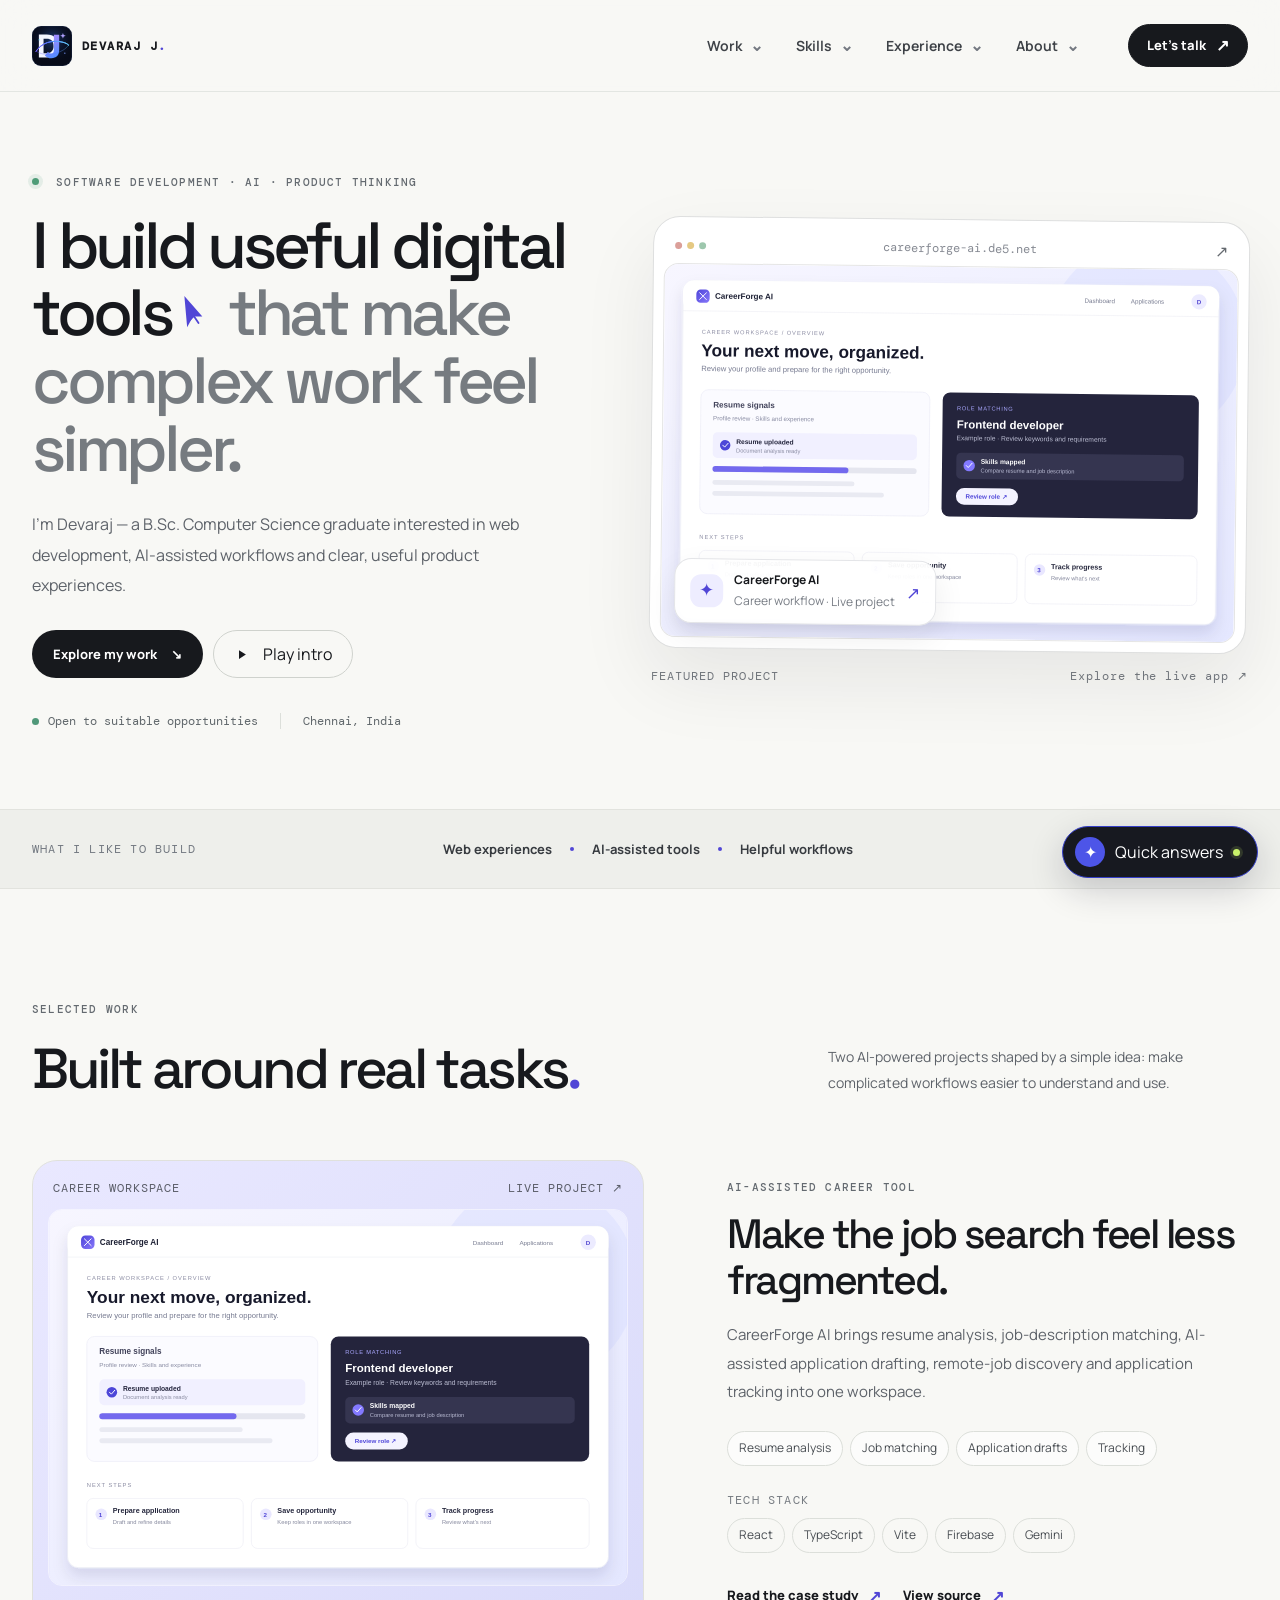
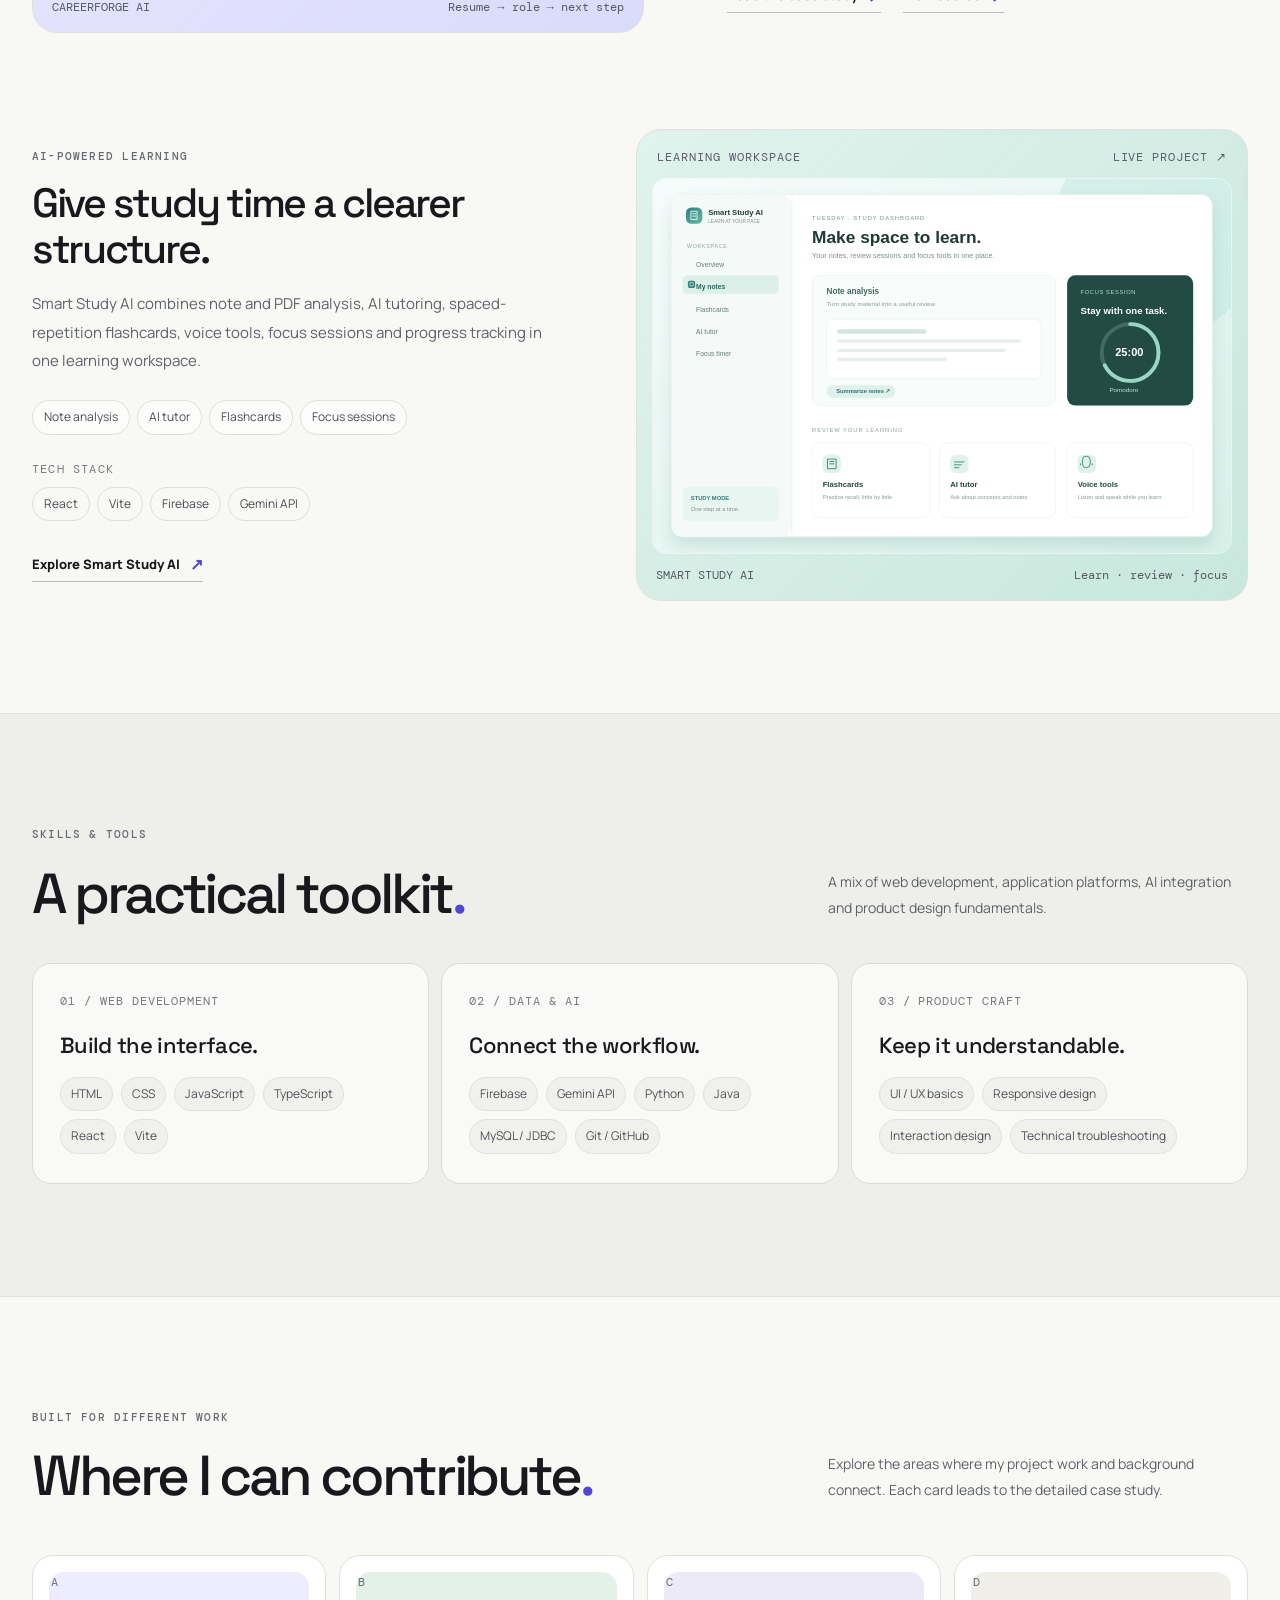
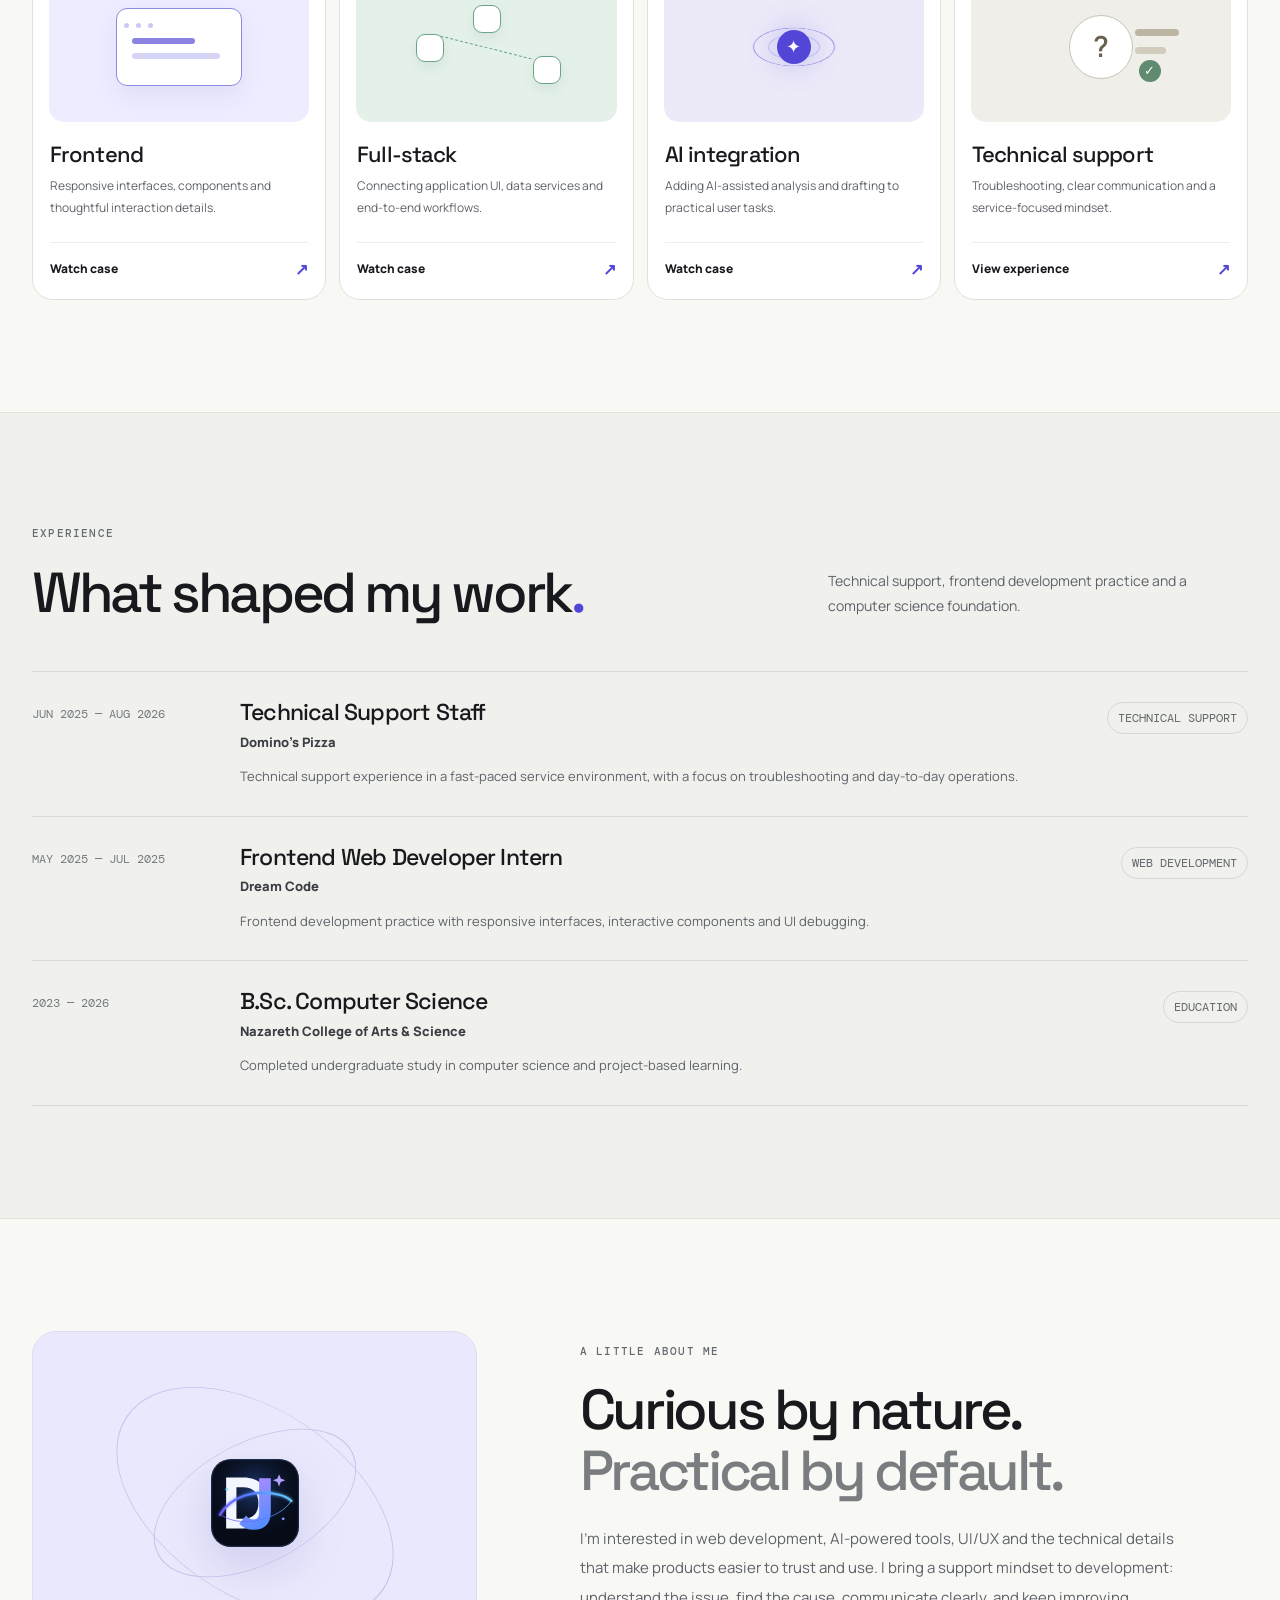
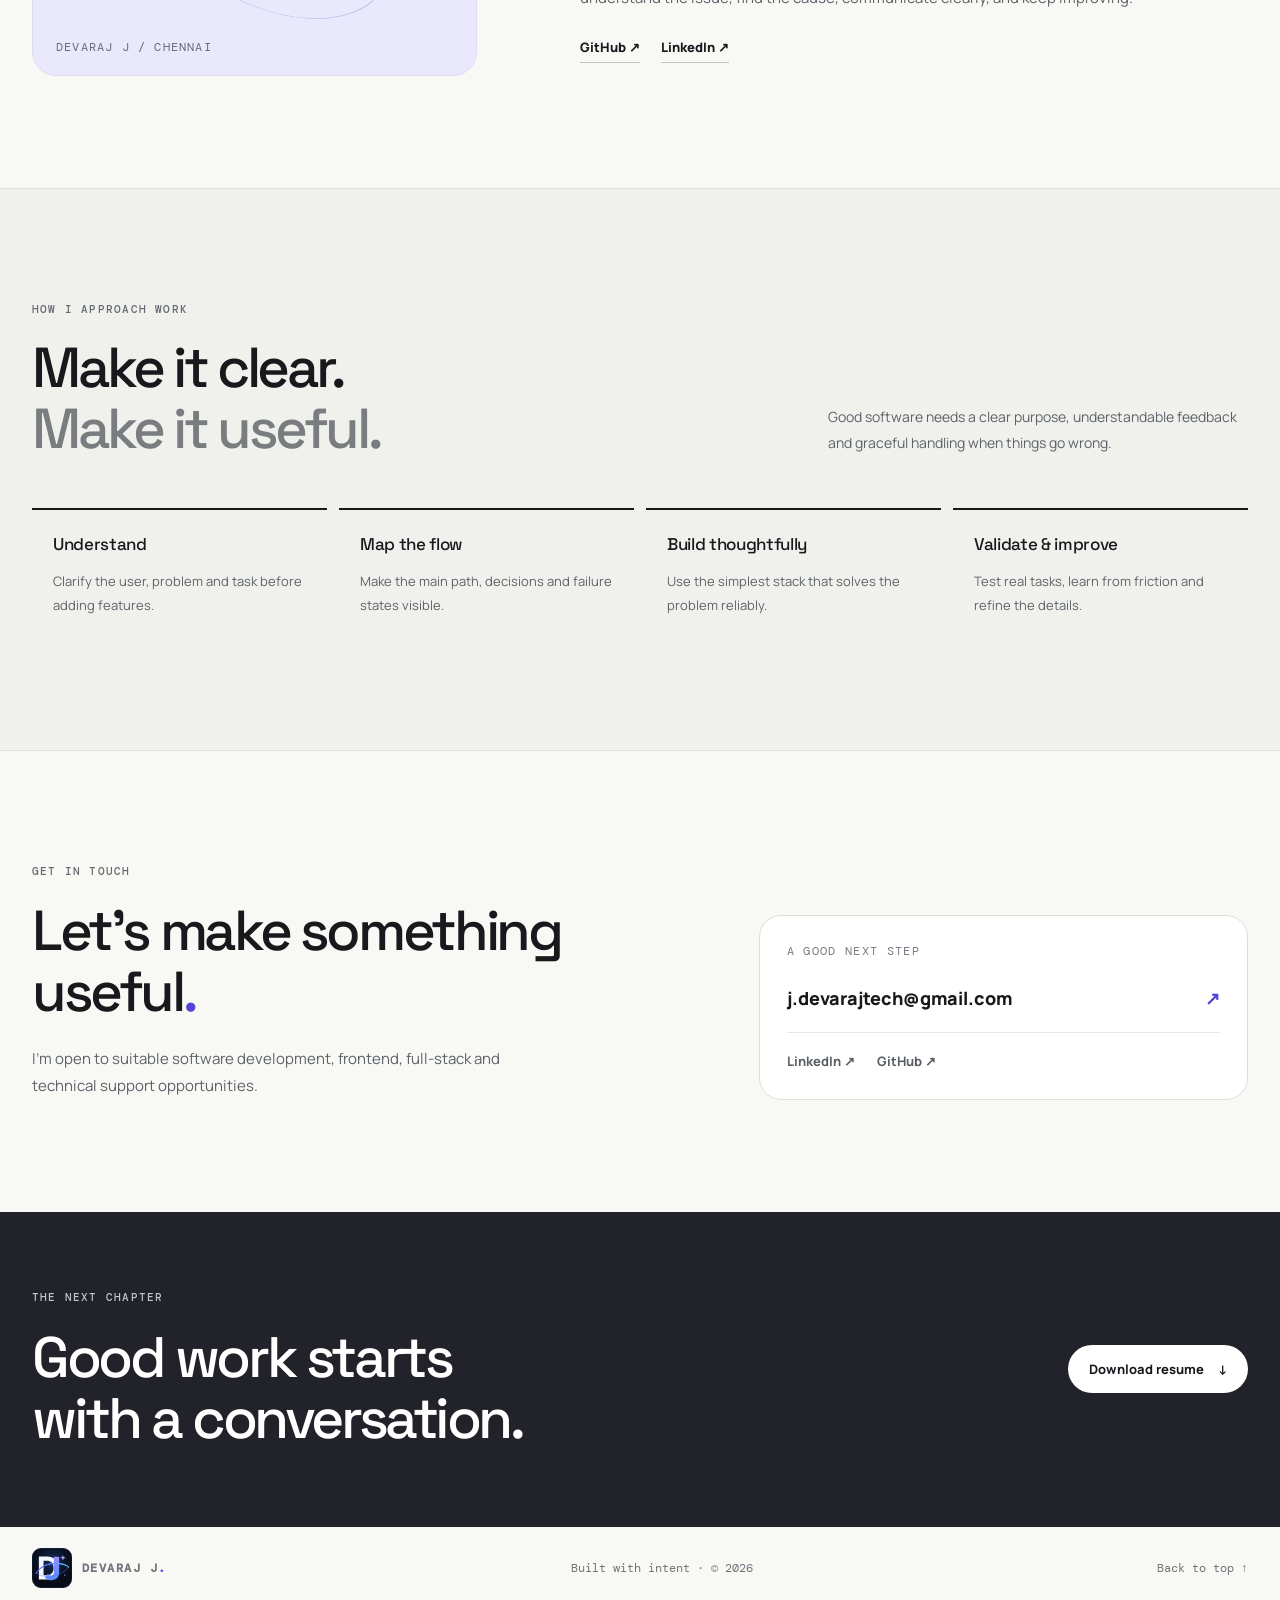
==== commit b9ba9c4a: "feat: redesign portfolio with reference-inspired interactions" ====
--- a/index.html
+++ b/index.html
@@ -3,248 +3,211 @@
 <head>
   <meta charset="utf-8">
   <meta name="viewport" content="width=device-width, initial-scale=1">
-  <meta name="theme-color" content="#080713">
-  <title>Devaraj J — Software Developer & AI Product Builder</title>
-  <meta name="description" content="Devaraj J is a software developer building useful web applications, AI-powered workflows and thoughtful digital experiences. Explore CareerForge AI and Smart Study AI.">
+  <meta name="theme-color" content="#f8f8f5">
+  <title>Devaraj J — Developer & AI Product Builder</title>
+  <meta name="description" content="Devaraj J builds practical web experiences and AI-assisted tools. Explore CareerForge AI, Smart Study AI, technical skills and experience.">
   <meta name="robots" content="index,follow">
   <link rel="canonical" href="https://devauchiha001.github.io/Devaportfolio/">
   <meta property="og:type" content="website">
-  <meta property="og:title" content="Devaraj J — Software Developer & AI Product Builder">
-  <meta property="og:description" content="Selected work in web development, AI integration and practical product engineering.">
-  <meta property="og:url" content="https://devauchiha001.github.io/Devaportfolio/"><meta property="og:image" content="https://devauchiha001.github.io/Devaportfolio/assets/portfolio-social-preview.png"><meta property="og:image:width" content="1200"><meta property="og:image:height" content="630"><meta property="og:image:alt" content="Dark navy and violet banner for Devaraj J, Software Developer and AI Product Builder."><meta name="twitter:image" content="https://devauchiha001.github.io/Devaportfolio/assets/portfolio-social-preview.png"><meta name="twitter:image:alt" content="Dark navy and violet banner for Devaraj J, Software Developer and AI Product Builder.">
+  <meta property="og:title" content="Devaraj J — Developer & AI Product Builder">
+  <meta property="og:description" content="Web development, AI integration and thoughtful digital experiences by Devaraj J.">
+  <meta property="og:url" content="https://devauchiha001.github.io/Devaportfolio/">
+  <meta property="og:image" content="https://devauchiha001.github.io/Devaportfolio/assets/portfolio-social-preview.png">
+  <meta property="og:image:width" content="1200">
+  <meta property="og:image:height" content="630">
+  <meta property="og:image:alt" content="Dark navy and violet portfolio preview for Devaraj J, software developer and AI product builder.">
   <meta name="twitter:card" content="summary_large_image">
-  <link rel="icon" href="logo.svg?v=20261025-3">
+  <meta name="twitter:image" content="https://devauchiha001.github.io/Devaportfolio/assets/portfolio-social-preview.png">
+  <meta name="twitter:image:alt" content="Dark navy and violet portfolio preview for Devaraj J, software developer and AI product builder.">
+  <link rel="icon" href="logo.svg">
   <link rel="preconnect" href="https://fonts.googleapis.com">
   <link rel="preconnect" href="https://fonts.gstatic.com" crossorigin>
   <link href="https://fonts.googleapis.com/css2?family=DM+Mono:wght@400;500&family=Manrope:wght@400;500;600;700;800&family=Space+Grotesk:wght@400;500;600;700&display=swap" rel="stylesheet">
-  <link rel="stylesheet" href="style.css?v=20261026-1">
+  <link rel="stylesheet" href="reference-inspired.css?v=20261027-1">
+  <link rel="stylesheet" href="ai-assistant.css?v=20261027-1">
   <script type="application/ld+json">
   {
-    "@context": "https://schema.org",
-    "@type": "Person",
-    "name": "Devaraj J",
-    "jobTitle": "Software Developer",
-    "url": "https://devauchiha001.github.io/Devaportfolio/",
-    "sameAs": [
-      "https://github.com/devauchiha001",
-      "https://www.linkedin.com/in/devaraj-j-5021363a8"
-    ],
-    "knowsAbout": ["Software development", "React", "TypeScript", "Firebase", "AI integration", "UI/UX"]
+    "@context":"https://schema.org",
+    "@type":"Person",
+    "name":"Devaraj J",
+    "jobTitle":"Software Developer",
+    "url":"https://devauchiha001.github.io/Devaportfolio/",
+    "sameAs":["https://github.com/devauchiha001","https://www.linkedin.com/in/devaraj-j-5021363a8"],
+    "knowsAbout":["Software development","React","TypeScript","Firebase","AI integration","UI/UX"]
   }
   </script>
-  <link rel="stylesheet" href="ai-assistant.css?v=20261026-1">
-  <link rel="stylesheet" href="portfolio-design.css?v=20261026-1">
 </head>
-<body>
+<body class="redesign-home">
   <a class="skip-link" href="#main">Skip to content</a>
-  <div class="site-shell">
-    <header class="site-header" id="top">
-      <a class="wordmark" href="index.html" aria-label="Devaraj J home"><span class="wordmark-mark"><img class="wordmark-image" src="logo.svg?v=20261025-3" alt=""></span><span class="wordmark-name">DEVARAJ J<span class="wordmark-dot">.</span></span></a>
-      <button class="menu-toggle" type="button" aria-label="Open navigation" aria-expanded="false" aria-controls="primary-nav"><span></span><span></span></button>
-      <nav class="primary-nav" id="primary-nav" aria-label="Main navigation">
-        <a href="#work">Work</a><a href="#skills">Skills</a><a href="#experience">Experience</a><a href="#about">About</a><a href="#approach">Approach</a>
-      </nav>
-      <a class="header-contact" href="#contact">Let's talk <span aria-hidden="true">↗</span></a>
-    </header>
-
-    <main id="main" class="portfolio-main">
-    <div class="portfolio-layout">
-      
-      <section class="hero section-wrap cinematic-hero portfolio-hero" aria-labelledby="hero-title">
-        <div class="hero-copy reveal">
-          <p class="eyebrow"><span class="eyebrow-dot"></span> SOFTWARE DEVELOPMENT · AI · PRODUCT THINKING</p>
-          <h1 id="hero-title">I build software that makes <span class="text-highlight">complex work feel simpler.</span></h1>
-          <p class="hero-summary">I'm Devaraj — a B.Sc. Computer Science graduate who turns real problems into useful web experiences, from AI-assisted career tools to smarter study workflows.</p>
-          <div class="hero-actions">
-            <a class="button button-primary" href="#work">Explore selected work <span aria-hidden="true">↘</span></a>
-            <a class="button button-secondary" href="#contact">Get in touch</a>
-            <a class="button button-secondary button-resume" href="assets/Devaraj-J-Resume.pdf" download>Download resume <span aria-hidden="true">↓</span></a>
-            <!-- TODO: Add your real PDF at assets/Devaraj-J-Resume.pdf. No placeholder PDF is included. -->
-          </div>
-          <div class="hero-social-links" aria-label="Professional profiles and email">
-            <a href="https://github.com/devauchiha001" target="_blank" rel="noopener noreferrer">GitHub <span aria-hidden="true">↗</span></a>
-            <a href="https://www.linkedin.com/in/devaraj-j-5021363a8" target="_blank" rel="noopener noreferrer">LinkedIn <span aria-hidden="true">↗</span></a>
-            <a href="mailto:j.devarajtech@gmail.com">j.devarajtech@gmail.com <span aria-hidden="true">↗</span></a>
-          </div>
-          <div class="hero-footnote"><span class="availability"><span></span> Open to suitable opportunities</span><span class="hero-location">Chennai, India · IST</span></div>
-        </div>
-
-        <div class="hero-visual cinematic-visual reveal" aria-label="Animated abstract 3D electric-blue orb with floating developer interface panels">
-          <div class="scene-topline"><span>DEVA / DIGITAL LAB</span><span class="scene-live"><i></i> INTERACTIVE SCENE</span></div>
-          <div class="scene-stage" id="hero-scene">
-            <canvas class="scene-particles" id="scene-particles" aria-hidden="true"></canvas>
-            <div class="scene-grid" aria-hidden="true"></div>
-            <div class="scene-glow" aria-hidden="true"></div>
-            <div class="orb-system" aria-hidden="true">
-              <div class="orb-ring orb-ring-a"></div><div class="orb-ring orb-ring-b"></div><div class="orb-ring orb-ring-c"></div>
-              <div class="energy-orb"><div class="orb-core"></div><div class="orb-shine"></div><div class="orb-continent"></div></div>
-              <div class="orb-node orb-node-a"></div><div class="orb-node orb-node-b"></div><div class="orb-node orb-node-c"></div>
-            </div>
-            <div class="float-panel float-panel-code" aria-hidden="true"><span class="panel-kicker">BUILD / DEPLOY</span><div class="code-line"><i></i><b>const</b> future = <em>build()</em></div><div class="code-line indent"><b>return</b> <strong>ideas</strong>;</div><div class="panel-bottom"><span class="panel-pulse"></span> SHIPPING IDEAS</div></div>
-            <div class="float-panel float-panel-ai" aria-hidden="true"><span class="panel-kicker">AI SYSTEMS</span><div class="ai-wave"><i></i><i></i><i></i><i></i><i></i><i></i><i></i><i></i><i></i><i></i><i></i></div><strong>Human ideas.<br>Intelligent tools.</strong></div>
-            <div class="float-chip chip-react" aria-hidden="true"><span>✳</span> React</div>
-            <div class="float-chip chip-ai" aria-hidden="true"><span>✧</span> AI / API</div>
-            <div class="scene-coordinate" aria-hidden="true">13°05' N<br>80°16' E</div>
-            <div class="scene-index" aria-hidden="true"><span>FIG. 001</span><span>DESIGNING WHAT'S NEXT</span></div>
-          </div>
-          <div class="visual-caption"><span>01 / DIGITAL CRAFT</span><span>Interactive 3D-inspired scene · Move to explore</span></div>
-        </div>
-      </section>
-
-      <section class="section-wrap about-section portfolio-about" id="about" aria-labelledby="about-title">
-        <div class="about-card reveal"><div class="about-mark">DJ<span>.</span></div><div><p class="eyebrow">A LITTLE ABOUT ME</p><h2 id="about-title">Curious by nature.<br>Practical by default.</h2><p>I'm interested in web development, AI-powered tools, UI/UX and the small technical details that make products easier to trust and use. I bring a support mindset to development: understand the issue, find the cause, communicate clearly, and keep improving.</p><div class="about-links"><a href="https://github.com/devauchiha001" target="_blank" rel="noopener noreferrer">GitHub <span aria-hidden="true">↗</span></a><a href="https://www.linkedin.com/in/devaraj-j-5021363a8" target="_blank" rel="noopener noreferrer">LinkedIn <span aria-hidden="true">↗</span></a></div></div></div>
-      </section>
-
-      <section class="skills-section portfolio-skills" id="skills" aria-labelledby="skills-title">
-  <div class="skills-panel">
-    <div class="skills-heading"><p class="eyebrow">SKILLS</p><h2 id="skills-title">Tools &amp; technologies<span class="heading-period">.</span></h2><p>Technologies and disciplines listed in the portfolio and project descriptions.</p></div>
-    <div class="skills-category-row" role="group" aria-label="Filter skills">
-      <button class="skill-category is-current" type="button" data-skill-filter="all" aria-pressed="true">All</button>
-      <button class="skill-category" type="button" data-skill-filter="development" aria-pressed="false">Development</button>
-      <button class="skill-category" type="button" data-skill-filter="ai" aria-pressed="false">AI &amp; APIs</button>
-      <button class="skill-category" type="button" data-skill-filter="product" aria-pressed="false">Product craft</button>
+  <header class="site-header" id="top">
+    <a class="wordmark" href="#top" aria-label="Devaraj J home">
+      <span class="wordmark-mark"><img src="logo.svg" alt="" width="38" height="38"></span>
+      <span class="wordmark-name">DEVARAJ J<span class="wordmark-dot">.</span></span>
+    </a>
+    <button class="menu-toggle" type="button" aria-label="Open navigation" aria-expanded="false" aria-controls="primary-nav">
+      <span></span><span></span>
+    </button>
+    <nav class="primary-nav" id="primary-nav" aria-label="Main navigation">
+      <details class="nav-group">
+        <summary>Work <span aria-hidden="true">⌄</span></summary>
+        <div class="nav-dropdown"><a href="#work">Selected projects <small>CareerForge AI and Smart Study AI</small></a><a href="case-study.html">Case study <small>CareerForge AI in detail</small></a></div>
+      </details>
+      <details class="nav-group">
+        <summary>Skills <span aria-hidden="true">⌄</span></summary>
+        <div class="nav-dropdown"><a href="#skills">Development <small>Frontend and full-stack tools</small></a><a href="#skills">AI integration <small>Gemini and application workflows</small></a></div>
+      </details>
+      <details class="nav-group">
+        <summary>Experience <span aria-hidden="true">⌄</span></summary>
+        <div class="nav-dropdown"><a href="#experience">Work history <small>Technical support and web development</small></a><a href="#experience">Education <small>B.Sc. Computer Science</small></a></div>
+      </details>
+      <details class="nav-group">
+        <summary>About <span aria-hidden="true">⌄</span></summary>
+        <div class="nav-dropdown"><a href="#about">A little about me <small>What I care about in product work</small></a><a href="#approach">My approach <small>Understand, build, improve</small></a></div>
+      </details>
+    </nav>
+    <a class="header-contact" href="#contact">Let's talk <span aria-hidden="true">↗</span></a>
+  </header>
+
+  <main id="main">
+    <section class="hero-section page-wrap" aria-labelledby="hero-title">
+      <div class="hero-copy reveal">
+        <p class="eyebrow"><span class="eyebrow-dot"></span> SOFTWARE DEVELOPMENT · AI · PRODUCT THINKING</p>
+        <h1 id="hero-title">I build useful digital tools<span class="heading-cursor" aria-hidden="true"><svg viewBox="0 0 44 54"><path d="M7 4 36 29l-13 2-6 16L7 4Z" fill="currentColor"/><path d="m17 40 7-10 8 9" fill="none" stroke="currentColor" stroke-width="2.5" stroke-linecap="round"/></svg></span><span class="hero-title-muted"> that make complex work feel simpler.</span></h1>
+        <p class="hero-summary">I'm Devaraj — a B.Sc. Computer Science graduate interested in web development, AI-assisted workflows and clear, useful product experiences.</p>
+        <div class="hero-actions">
+          <a class="button button-dark" href="#work">Explore my work <span aria-hidden="true">↘</span></a>
+          <button class="button button-outline" type="button" data-demo-trigger data-cursor="Play intro"><svg viewBox="0 0 24 24" aria-hidden="true"><path d="m8 5 11 7-11 7V5Z" fill="currentColor"/></svg> Play intro</button>
+        </div>
+        <div class="hero-meta"><span><i></i> Open to suitable opportunities</span><span>Chennai, India</span></div>
+      </div>
+      <a class="hero-preview project-preview-link reveal" href="https://careerforge-ai.de5.net/" target="_blank" rel="noopener noreferrer" data-cursor="View project" aria-label="Open CareerForge AI live application in a new tab">
+        <div class="preview-frame preview-career">
+          <div class="preview-browserbar"><span class="browser-dots"><i></i><i></i><i></i></span><span>careerforge-ai.de5.net</span><span class="preview-window-icon">↗</span></div>
+          <img src="assets/careerforge-preview.svg" alt="Original UI-style visual preview of CareerForge AI's resume review and job-match workflow" width="1200" height="780" fetchpriority="high">
+          <div class="preview-pill"><span class="preview-spark">✦</span><span><b>CareerForge AI</b><small>Career workflow · Live project</small></span><span class="pill-arrow">↗</span></div>
+        </div>
+        <span class="preview-caption"><span>FEATURED PROJECT</span><span>Explore the live app ↗</span></span>
+      </a>
+    </section>
+
+    <section class="intro-strip" aria-label="Portfolio focus">
+      <div class="page-wrap intro-strip-inner"><span>WHAT I LIKE TO BUILD</span><div><b>Web experiences</b><i></i><b>AI-assisted tools</b><i></i><b>Helpful workflows</b></div><span class="strip-coordinate">13°05′ N · CHENNAI</span></div>
+    </section>
+
+    <section class="work-section page-wrap section-space" id="work" aria-labelledby="work-title">
+      <div class="section-heading reveal"><div><p class="eyebrow">SELECTED WORK</p><h2 id="work-title">Built around real tasks<span class="heading-period">.</span></h2></div><p class="section-intro">Two AI-powered projects shaped by a simple idea: make complicated workflows easier to understand and use.</p></div>
+
+      <article class="project-feature project-feature-career reveal">
+        <a class="project-art project-art-career" href="https://careerforge-ai.de5.net/" target="_blank" rel="noopener noreferrer" data-cursor="View project" aria-label="Open CareerForge AI live project in a new tab">
+          <div class="project-art-label"><span>CAREER WORKSPACE</span><span>LIVE PROJECT ↗</span></div>
+          <img src="assets/careerforge-preview.svg" alt="CareerForge AI interface preview showing resume signals, role matching and application workflow" width="1200" height="780" loading="lazy">
+          <span class="art-footer"><span>CAREERFORGE AI</span><span>Resume → role → next step</span></span>
+        </a>
+        <div class="project-description">
+          <p class="eyebrow">AI-ASSISTED CAREER TOOL</p>
+          <h3>Make the job search feel less fragmented.</h3>
+          <p>CareerForge AI brings resume analysis, job-description matching, AI-assisted application drafting, remote-job discovery and application tracking into one workspace.</p>
+          <div class="project-capabilities"><span>Resume analysis</span><span>Job matching</span><span>Application drafts</span><span>Tracking</span></div>
+          <p class="project-stack-label">TECH STACK</p><div class="stack-list"><span>React</span><span>TypeScript</span><span>Vite</span><span>Firebase</span><span>Gemini</span></div>
+          <div class="project-links"><a class="text-link" href="case-study.html" data-cursor="Watch case">Read the case study <span aria-hidden="true">↗</span></a><a class="text-link text-link-soft" href="https://github.com/devauchiha001/careerforge-ai-main" target="_blank" rel="noopener noreferrer">View source <span aria-hidden="true">↗</span></a></div>
+          <!-- TODO: Add verified project outcomes only when you can support them with evidence; do not invent metrics. -->
+        </div>
+      </article>
+
+      <article class="project-feature project-feature-study reveal">
+        <a class="project-art project-art-study" href="https://smartstudyapp-ca670.web.app/" target="_blank" rel="noopener noreferrer" data-cursor="View project" aria-label="Open Smart Study AI live project in a new tab">
+          <div class="project-art-label"><span>LEARNING WORKSPACE</span><span>LIVE PROJECT ↗</span></div>
+          <img src="assets/smart-study-preview.svg" alt="Original UI-style visual preview of Smart Study AI study sessions, notes and spaced-repetition flashcards" width="1200" height="780" loading="lazy">
+          <span class="art-footer"><span>SMART STUDY AI</span><span>Learn · review · focus</span></span>
+        </a>
+        <div class="project-description">
+          <p class="eyebrow">AI-POWERED LEARNING</p>
+          <h3>Give study time a clearer structure.</h3>
+          <p>Smart Study AI combines note and PDF analysis, AI tutoring, spaced-repetition flashcards, voice tools, focus sessions and progress tracking in one learning workspace.</p>
+          <div class="project-capabilities"><span>Note analysis</span><span>AI tutor</span><span>Flashcards</span><span>Focus sessions</span></div>
+          <p class="project-stack-label">TECH STACK</p><div class="stack-list"><span>React</span><span>Vite</span><span>Firebase</span><span>Gemini API</span></div>
+          <div class="project-links"><a class="text-link" href="https://smartstudyapp-ca670.web.app/" target="_blank" rel="noopener noreferrer" data-cursor="View project">Explore Smart Study AI <span aria-hidden="true">↗</span></a></div>
+          <!-- TODO: Add verified learner or project outcomes only when evidence is available. -->
+        </div>
+      </article>
+    </section>
+
+    <section class="skills-section section-space" id="skills" aria-labelledby="skills-title">
+      <div class="page-wrap">
+        <div class="section-heading reveal"><div><p class="eyebrow">SKILLS & TOOLS</p><h2 id="skills-title">A practical toolkit<span class="heading-period">.</span></h2></div><p class="section-intro">A mix of web development, application platforms, AI integration and product design fundamentals.</p></div>
+        <div class="skill-grid reveal">
+          <div class="skill-group"><p>01 / WEB DEVELOPMENT</p><h3>Build the interface.</h3><div class="skill-pills"><span>HTML</span><span>CSS</span><span>JavaScript</span><span>TypeScript</span><span>React</span><span>Vite</span></div></div>
+          <div class="skill-group"><p>02 / DATA & AI</p><h3>Connect the workflow.</h3><div class="skill-pills"><span>Firebase</span><span>Gemini API</span><span>Python</span><span>Java</span><span>MySQL / JDBC</span><span>Git / GitHub</span></div></div>
+          <div class="skill-group"><p>03 / PRODUCT CRAFT</p><h3>Keep it understandable.</h3><div class="skill-pills"><span>UI / UX basics</span><span>Responsive design</span><span>Interaction design</span><span>Technical troubleshooting</span></div></div>
+        </div>
+      </div>
+    </section>
+
+    <section class="roles-section section-space page-wrap" id="roles" aria-labelledby="roles-title">
+      <div class="section-heading reveal"><div><p class="eyebrow">BUILT FOR DIFFERENT WORK</p><h2 id="roles-title">Where I can contribute<span class="heading-period">.</span></h2></div><p class="section-intro">Explore the areas where my project work and background connect. Each card leads to the detailed case study.</p></div>
+      <div class="role-grid">
+        <a class="role-card role-frontend reveal" href="case-study.html" data-cursor="Watch case"><span class="role-index">A</span><div class="role-art" aria-hidden="true"><span class="role-window"><i></i><i></i><i></i><b></b><em></em></span></div><h3>Frontend</h3><p>Responsive interfaces, components and thoughtful interaction details.</p><span class="role-link">Watch case <b aria-hidden="true">↗</b></span></a>
+        <a class="role-card role-fullstack reveal" href="case-study.html" data-cursor="Watch case"><span class="role-index">B</span><div class="role-art" aria-hidden="true"><span class="flow-node node-one"></span><span class="flow-line"></span><span class="flow-node node-two"></span><span class="flow-node node-three"></span></div><h3>Full-stack</h3><p>Connecting application UI, data services and end-to-end workflows.</p><span class="role-link">Watch case <b aria-hidden="true">↗</b></span></a>
+        <a class="role-card role-ai reveal" href="case-study.html" data-cursor="Watch case"><span class="role-index">C</span><div class="role-art" aria-hidden="true"><span class="ai-orbit"></span><span class="ai-orbit ai-orbit-small"></span><span class="ai-core">✦</span></div><h3>AI integration</h3><p>Adding AI-assisted analysis and drafting to practical user tasks.</p><span class="role-link">Watch case <b aria-hidden="true">↗</b></span></a>
+        <a class="role-card role-support reveal" href="#experience" data-cursor="View experience"><span class="role-index">D</span><div class="role-art" aria-hidden="true"><span class="support-circle">?</span><span class="support-line line-one"></span><span class="support-line line-two"></span><span class="support-check">✓</span></div><h3>Technical support</h3><p>Troubleshooting, clear communication and a service-focused mindset.</p><span class="role-link">View experience <b aria-hidden="true">↗</b></span></a>
+      </div>
+    </section>
+
+    <section class="experience-section section-space" id="experience" aria-labelledby="experience-title">
+      <div class="page-wrap">
+        <div class="section-heading reveal"><div><p class="eyebrow">EXPERIENCE</p><h2 id="experience-title">What shaped my work<span class="heading-period">.</span></h2></div><p class="section-intro">Technical support, frontend development practice and a computer science foundation.</p></div>
+        <div class="experience-list">
+          <article class="experience-row reveal"><time datetime="2025-06">JUN 2025 — AUG 2026</time><div><h3>Technical Support Staff</h3><p class="experience-org">Domino's Pizza</p><p>Technical support experience in a fast-paced service environment, with a focus on troubleshooting and day-to-day operations.</p><!-- TODO: Replace with a concrete, verifiable achievement from the Domino's role. --></div><span class="experience-tag">TECHNICAL SUPPORT</span></article>
+          <article class="experience-row reveal"><time datetime="2025-05">MAY 2025 — JUL 2025</time><div><h3>Frontend Web Developer Intern</h3><p class="experience-org">Dream Code</p><p>Frontend development practice with responsive interfaces, interactive components and UI debugging.</p><!-- TODO: Replace with a concrete, verifiable achievement from the Dream Code internship. --></div><span class="experience-tag">WEB DEVELOPMENT</span></article>
+          <article class="experience-row reveal"><time datetime="2023">2023 — 2026</time><div><h3>B.Sc. Computer Science</h3><p class="experience-org">Nazareth College of Arts &amp; Science</p><p>Completed undergraduate study in computer science and project-based learning.</p></div><span class="experience-tag">EDUCATION</span></article>
+        </div>
+      </div>
+    </section>
+
+    <section class="about-section section-space page-wrap" id="about" aria-labelledby="about-title">
+      <div class="about-layout reveal">
+        <div class="about-mark-panel"><img src="logo.svg" alt="" width="88" height="88"><span>DEVARAJ J / CHENNAI</span><div class="about-orbit about-orbit-one"></div><div class="about-orbit about-orbit-two"></div></div>
+        <div class="about-copy"><p class="eyebrow">A LITTLE ABOUT ME</p><h2 id="about-title">Curious by nature.<br><span>Practical by default.</span></h2><p>I'm interested in web development, AI-powered tools, UI/UX and the technical details that make products easier to trust and use. I bring a support mindset to development: understand the issue, find the cause, communicate clearly, and keep improving.</p><div class="about-links"><a href="https://github.com/devauchiha001" target="_blank" rel="noopener noreferrer">GitHub ↗</a><a href="https://www.linkedin.com/in/devaraj-j-5021363a8" target="_blank" rel="noopener noreferrer">LinkedIn ↗</a></div></div>
+      </div>
+    </section>
+
+    <section class="approach-section section-space" id="approach" aria-labelledby="approach-title">
+      <div class="page-wrap"><div class="section-heading reveal"><div><p class="eyebrow">HOW I APPROACH WORK</p><h2 id="approach-title">Make it clear.<br><span>Make it useful.</span></h2></div><p class="section-intro">Good software needs a clear purpose, understandable feedback and graceful handling when things go wrong.</p></div>
+        <div class="approach-steps"><article class="approach-step reveal"><span>Understand</span><p>Clarify the user, problem and task before adding features.</p></article><article class="approach-step reveal"><span>Map the flow</span><p>Make the main path, decisions and failure states visible.</p></article><article class="approach-step reveal"><span>Build thoughtfully</span><p>Use the simplest stack that solves the problem reliably.</p></article><article class="approach-step reveal"><span>Validate & improve</span><p>Test real tasks, learn from friction and refine the details.</p></article></div>
+      </div>
+    </section>
+
+    <section class="contact-section section-space" id="contact" aria-labelledby="contact-title">
+      <div class="page-wrap contact-layout reveal"><div><p class="eyebrow">GET IN TOUCH</p><h2 id="contact-title">Let's make something<br>useful<span class="heading-period">.</span></h2><p>I'm open to suitable software development, frontend, full-stack and technical support opportunities.</p></div><div class="contact-card"><span class="contact-card-label">A GOOD NEXT STEP</span><a class="contact-email" href="mailto:j.devarajtech@gmail.com">j.devarajtech@gmail.com <span aria-hidden="true">↗</span></a><div class="contact-links"><a href="https://www.linkedin.com/in/devaraj-j-5021363a8" target="_blank" rel="noopener noreferrer">LinkedIn ↗</a><a href="https://github.com/devauchiha001" target="_blank" rel="noopener noreferrer">GitHub ↗</a></div></div></div>
+    </section>
+
+    <section class="closing-section" aria-labelledby="closing-title">
+      <div class="page-wrap closing-inner reveal"><div><p class="eyebrow">THE NEXT CHAPTER</p><h2 id="closing-title">Good work starts<br>with a conversation.</h2></div><a class="button button-light" href="assets/Devaraj-J-Resume.pdf" download data-cursor="Download resume">Download resume <span aria-hidden="true">↓</span></a><!-- TODO: Add your real PDF at assets/Devaraj-J-Resume.pdf. No placeholder PDF is included. --></div>
+    </section>
+  </main>
+  <footer class="site-footer"><a class="wordmark" href="#top"><span class="wordmark-mark"><img src="logo.svg" alt="" width="34" height="34"></span><span class="wordmark-name">DEVARAJ J<span class="wordmark-dot">.</span></span></a><span>Built with intent · © <span id="year">2026</span></span><a class="back-top" href="#top">Back to top ↑</a></footer>
+
+  <dialog class="intro-dialog" id="demo-dialog" aria-labelledby="demo-title">
+    <div class="demo-dialog-head"><div><p class="eyebrow">A QUICK LOOK</p><h2 id="demo-title">CareerForge AI in a few steps</h2></div><button class="demo-close" type="button" data-demo-close aria-label="Close intro preview">×</button></div>
+    <p class="demo-intro-copy">An animated UI preview of the published project's documented workflow. This is a lightweight placeholder, not a recorded video.</p>
+    <div class="demo-stage" aria-label="Animated preview of resume review, job matching, application drafting and tracking">
+      <div class="demo-stage-top"><span class="browser-dots"><i></i><i></i><i></i></span><span>CAREER WORKSPACE / PREVIEW</span><span class="demo-live-dot">DEMO</span></div>
+      <div class="demo-timeline"><span class="demo-timeline-progress"></span><div class="demo-step step-one"><span>01</span><b>Review resume</b><small>Skills and experience signals</small></div><div class="demo-step step-two"><span>02</span><b>Match a role</b><small>Compare with the job description</small></div><div class="demo-step step-three"><span>03</span><b>Prepare application</b><small>Draft and organize next steps</small></div><div class="demo-step step-four"><span>04</span><b>Track progress</b><small>Keep applications in one place</small></div></div>
     </div>
-    <p class="skill-filter-status" role="status" aria-live="polite">Showing all 13 skills.</p>
-    <div class="skills-grid">
-      <div class="skill-tile" data-skill-groups="development"><span class="skill-glyph glyph-html" aria-hidden="true">5</span><strong>HTML</strong><small>Used in this site</small></div>
-      <div class="skill-tile" data-skill-groups="development"><span class="skill-glyph glyph-css" aria-hidden="true">3</span><strong>CSS</strong><small>Used in this site</small></div>
-      <div class="skill-tile" data-skill-groups="development"><span class="skill-glyph glyph-js" aria-hidden="true">JS</span><strong>JavaScript</strong><small>Used in this site</small></div>
-      <div class="skill-tile" data-skill-groups="development"><span class="skill-glyph glyph-ts" aria-hidden="true">TS</span><strong>TypeScript</strong><small>CareerForge AI</small></div>
-      <div class="skill-tile" data-skill-groups="development product"><span class="skill-glyph glyph-react" aria-hidden="true">✳</span><strong>React</strong><small>Both AI projects</small></div>
-      <div class="skill-tile" data-skill-groups="development"><span class="skill-glyph glyph-vite" aria-hidden="true">V</span><strong>Vite</strong><small>Both AI projects</small></div>
-      <div class="skill-tile" data-skill-groups="development ai"><span class="skill-glyph glyph-firebase" aria-hidden="true">F</span><strong>Firebase</strong><small>Both AI projects</small></div>
-      <div class="skill-tile" data-skill-groups="ai"><span class="skill-glyph glyph-gemini" aria-hidden="true">✧</span><strong>Gemini API</strong><small>Both AI projects</small></div>
-      <div class="skill-tile" data-skill-groups="development"><span class="skill-glyph glyph-python" aria-hidden="true">Py</span><strong>Python</strong><small>Listed skill</small></div>
-      <div class="skill-tile" data-skill-groups="development"><span class="skill-glyph glyph-java" aria-hidden="true">J</span><strong>Java</strong><small>Listed skill</small></div>
-      <div class="skill-tile" data-skill-groups="development"><span class="skill-glyph glyph-mysql" aria-hidden="true">SQL</span><strong>MySQL / JDBC</strong><small>Listed skill</small></div>
-      <div class="skill-tile" data-skill-groups="development"><span class="skill-glyph glyph-github" aria-hidden="true">GH</span><strong>Git / GitHub</strong><small>Project repositories</small></div>
-      <div class="skill-tile" data-skill-groups="product"><span class="skill-glyph glyph-ui" aria-hidden="true">UI</span><strong>UI / UX</strong><small>Design basics</small></div>
-    </div>
-  </div>
-</section>
-
-      <section class="section-wrap work-section portfolio-work" id="work" aria-labelledby="work-title">
-        <div class="section-heading reveal"><div><p class="eyebrow">SELECTED WORK</p><h2 id="work-title">Products with a purpose<span class="heading-period">.</span></h2></div><p class="section-intro">I learn by building. These projects show how I connect interface design, application logic and real-world workflows.</p></div>
-
-        <article class="featured-project reveal">
-          <div class="featured-art">
-            <div class="art-label"><span>FLAGSHIP PROJECT</span><span>2026</span></div>
-            <div class="forge-art-title">Career<span>Forge</span><b>AI</b></div>
-            <div class="forge-art-subtitle">FROM RESUME TO NEXT STEP.</div>
-            <div class="forge-art-panels" aria-hidden="true"><div class="forge-panel panel-one"><span>01 / RESUME</span><i></i><i></i><i class="short"></i><b>Profile signals</b></div><div class="forge-panel panel-two"><span>02 / JOB MATCH</span><div class="panel-check">✓</div><b>Skills mapped</b><small>Review · Improve · Apply</small></div></div>
-            <div class="art-grid-lines" aria-hidden="true"></div>
-          </div>
-          <div class="featured-info">
-            <div class="project-kicker"><span>CAREER TOOLS / AI-ASSISTED WORKFLOW</span><span class="status-tag"><i></i> LIVE PROJECT</span></div>
-            <h3>Make the job search feel less fragmented.</h3>
-            <p>CareerForge AI brings resume analysis, job-description matching, application drafting, remote-job discovery and application tracking into one workspace.</p>
-            <p class="project-outcome"><strong>Challenge:</strong> Bring resume review, role matching, application drafting, discovery and tracking into a single job-search workflow.</p>
-            <!-- TODO: Add a verified user or project result only if you have evidence; do not invent metrics. -->
-            <div class="feature-list"><span><i>↗</i> Resume analysis & skill signals</span><span><i>↗</i> Job matching & keyword gaps</span><span><i>↗</i> AI-assisted application drafts</span><span><i>↗</i> Saved jobs & application tracking</span></div>
-            <div class="project-stack"><span>React</span><span>TypeScript</span><span>Vite</span><span>Firebase</span><span>Gemini</span></div>
-            <div class="project-links"><a class="text-link" href="case-study.html">Read the case study <span aria-hidden="true">↗</span></a><a class="text-link text-link-muted" href="https://careerforge-ai.de5.net/" target="_blank" rel="noopener noreferrer">Open live app <span aria-hidden="true">↗</span></a></div>
-          </div>
-        </article>
-
-        <div class="project-grid">
-          <article class="project-card reveal">
-            <a class="project-card-art study-art" href="https://smartstudyapp-ca670.web.app/" target="_blank" rel="noopener noreferrer" aria-label="Open Smart Study AI"><span class="card-art-number">02 / LEARNING</span><div class="study-art-name">Smart<br><em>Study AI</em></div><div class="study-art-card"><small>STUDY SESSION</small><b>Focus on one thing.</b><span class="study-progress"><i></i></span><div><span>Notes</span><span>Flashcards</span><span>Focus</span></div></div><span class="art-corner-arrow" aria-hidden="true">↗</span></a>
-            <div class="project-card-copy"><p class="eyebrow">AI-POWERED LEARNING</p><h3>Smart Study AI</h3><p>A learning workspace with note/PDF analysis, AI tutoring, spaced-repetition flashcards, voice tools, focus sessions and progress tracking.</p>
-              <p class="project-outcome"><strong>Challenge:</strong> Bring note/PDF analysis, tutoring, flashcards, voice tools and focus sessions into one learning workspace.</p>
-              <!-- TODO: Add a verified learner or project result only if you have evidence; do not invent metrics. --><div class="project-stack"><span>React</span><span>Vite</span><span>Firebase</span><span>Gemini API</span></div><a class="text-link" href="https://smartstudyapp-ca670.web.app/" target="_blank" rel="noopener noreferrer">Explore project <span aria-hidden="true">↗</span></a></div>
-          </article>
-          <article class="project-card project-note reveal">
-            <a class="project-card-art note-art" href="https://github.com/devauchiha001/Devaportfolio" target="_blank" rel="noopener noreferrer" aria-label="View the developer portfolio source code"><span class="note-stamp">WEB / INTERACTION</span><div class="note-symbol">{ }</div><div class="note-caption">DESIGN.<br>BUILD.<br>REFINE.</div><div class="note-lines" aria-hidden="true"><i></i><i></i><i></i><i></i></div><span class="art-corner-arrow" aria-hidden="true">↗</span></a>
-            <div class="project-card-copy"><p class="eyebrow">PERSONAL WEBSITE</p><h3>Developer Portfolio</h3><p>A responsive portfolio with a custom visual system, CSS-built orbital scene, accessible navigation, and a dedicated project case study.</p><div class="project-stack"><span>HTML</span><span>CSS</span><span>JavaScript</span><span>SVG</span></div><a class="text-link" href="https://github.com/devauchiha001/Devaportfolio" target="_blank" rel="noopener noreferrer">View source code <span aria-hidden="true">↗</span></a></div>
-          </article>
-        </div>
-      </section>
-
-      <section class="section-wrap profile-section portfolio-experience" id="experience" aria-labelledby="experience-title">
-        <div class="section-heading reveal"><div><p class="eyebrow">EXPERIENCE</p><h2 id="experience-title">Where I've learned<span class="heading-period">.</span></h2></div><p class="section-intro">A mix of hands-on technical support, web development practice and a computer science foundation.</p></div>
-        <div class="experience-list">
-          <article class="experience-row reveal"><div class="experience-date">JUN 2025 — AUG 2026</div><div><h3>Technical Support Staff</h3><p class="experience-company">Domino's Pizza</p><p>Supported day-to-day technical operations, troubleshooting and service continuity in a fast-paced environment.</p>
-            <p class="experience-achievement"><strong>Achievement:</strong> [Add one concrete, verifiable achievement.]</p>
-            <!-- TODO: Replace with a verified achievement from your Domino’s role. --></div><span class="experience-type">TECHNICAL SUPPORT</span></article>
-          <article class="experience-row reveal"><div class="experience-date">MAY 2025 — JUL 2025</div><div><h3>Frontend Web Developer Intern</h3><p class="experience-company">Dream Code</p><p>Worked on responsive web interfaces, interactive components, UI debugging and cross-device layout checks.</p>
-            <p class="experience-achievement"><strong>Achievement:</strong> [Add one concrete, verifiable achievement.]</p>
-            <!-- TODO: Replace with a verified achievement from your Dream Code internship. --></div><span class="experience-type">WEB DEVELOPMENT</span></article>
-          <article class="experience-row reveal"><div class="experience-date">2023 — 2026</div><div><h3>B.Sc. Computer Science</h3><p class="experience-company">Nazareth College of Arts & Science</p><p>Completed undergraduate study with a focus on computer science fundamentals and project-based learning.</p></div><span class="experience-type">EDUCATION</span></article>
-        </div>
-      </section>
-
-      <section class="approach-section portfolio-approach" id="approach" aria-labelledby="approach-title">
-        <div class="section-wrap">
-          <div class="section-heading reveal"><div><p class="eyebrow">HOW I APPROACH WORK</p><h2 id="approach-title">Make it clear.<br><span>Make it useful.</span></h2></div><p class="section-intro">Good software is more than a working screen. It needs a clear purpose, understandable feedback and graceful handling when things go wrong.</p></div>
-          <div class="approach-steps">
-            <article class="approach-step reveal"><span>01</span><div><h3>Understand</h3><p>Clarify the user, problem and task before adding features.</p></div></article>
-            <article class="approach-step reveal"><span>02</span><div><h3>Map the flow</h3><p>Make the main path, decisions and failure states visible.</p></div></article>
-            <article class="approach-step reveal"><span>03</span><div><h3>Build thoughtfully</h3><p>Use the simplest stack that solves the problem reliably.</p></div></article>
-            <article class="approach-step reveal"><span>04</span><div><h3>Validate & improve</h3><p>Test real tasks, learn from friction and refine the details.</p></div></article>
-          </div>
-          <p class="approach-note">This is the process I aim to follow; specific research and testing claims are documented only when they have actually been completed.</p>
-        </div>
-      </section>
-
-      <section class="contact-section portfolio-contact" id="contact" aria-labelledby="contact-title">
-        <div class="section-wrap contact-inner reveal"><p class="eyebrow">CONTACT</p><h2 id="contact-title">Have a useful problem<br>to solve<span class="heading-period">?</span></h2><p>I'm open to suitable software development, frontend, full-stack and technical support opportunities. Let's talk about the work.</p><div class="contact-actions"><a class="button button-primary" href="mailto:j.devarajtech@gmail.com">Email Devaraj <span aria-hidden="true">↗</span></a><a class="button button-light button-resume" href="assets/Devaraj-J-Resume.pdf" download>Download resume <span aria-hidden="true">↓</span></a><a class="button button-light" href="https://www.linkedin.com/in/devaraj-j-5021363a8" target="_blank" rel="noopener noreferrer">Connect on LinkedIn <span aria-hidden="true">↗</span></a><a class="button button-light" href="https://github.com/devauchiha001" target="_blank" rel="noopener noreferrer">View GitHub <span aria-hidden="true">↗</span></a></div><span class="contact-small">Email: j.devarajtech@gmail.com · Connect by email, GitHub, or LinkedIn.</span></div>
-      </section>
-
-      <aside class="portfolio-brand-card" aria-label="Devaraj J portfolio identity">
-  <div class="brand-orbit brand-orbit-one" aria-hidden="true"></div><div class="brand-orbit brand-orbit-two" aria-hidden="true"></div>
-  <img src="logo.svg?v=20261025-3" alt="" width="116" height="116" loading="lazy">
-  <h2>Devaraj J<span>.</span></h2><p>Developer Portfolio</p><span class="brand-tagline">THOUGHTFUL DIGITAL CRAFT</span>
-</aside>
-    
-    </div>
-  </main>
-    <footer class="site-footer"><a class="wordmark" href="#top"><span class="wordmark-mark"><img class="wordmark-image" src="logo.svg?v=20261025-3" alt=""></span><span class="wordmark-name">DEVARAJ J<span class="wordmark-dot">.</span></span></a><span>Built with intent · © <span id="year"></span></span><a href="#top" class="back-top">Back to top ↑</a></footer>
-  </div>
-  <script src="script.js?v=20261025-3"></script>
-  <script src="motion-polish.js?v=20261026-1"></script>
+    <div class="demo-dialog-footer"><a class="button button-dark" href="https://careerforge-ai.de5.net/" target="_blank" rel="noopener noreferrer">Open the live project ↗</a><span>Replace this preview with your own video when available.</span></div>
+  </dialog>
 
   <div class="deva-ai-widget" id="deva-ai-widget">
     <aside class="deva-ai-panel" id="deva-ai-panel" role="dialog" aria-modal="false" aria-labelledby="deva-ai-title" aria-describedby="deva-ai-status" hidden>
-      <div class="deva-ai-panel-head">
-        <div class="deva-ai-avatar" aria-hidden="true">
-          <svg viewBox="0 0 24 24" fill="none"><path d="M12 2.7 13.9 8l5.4 1.9-5.4 1.9-1.9 5.4-1.9-5.4-5.4-1.9L10.1 8 12 2.7Z" fill="currentColor"/><path d="m19.2 15.8.9 2.5 2.5.9-2.5.9-.9 2.5-.9-2.5-2.5-.9 2.5-.9.9-2.5Z" fill="currentColor"/></svg>
-        </div>
-        <div class="deva-ai-heading">
-          <strong id="deva-ai-title">Quick answers</strong>
-          <span>Curated portfolio info</span>
-        </div>
-        <span class="deva-ai-online"><i></i> Pre-written</span>
-        <button class="deva-ai-close" id="deva-ai-close" type="button" aria-label="Close quick answers panel">
-          <svg viewBox="0 0 24 24" fill="none" aria-hidden="true"><path d="m6 6 12 12M18 6 6 18" stroke="currentColor" stroke-width="1.8" stroke-linecap="round"/></svg>
-        </button>
-      </div>
-      <p class="deva-ai-status" id="deva-ai-status">Curated answers · uses published portfolio facts; no live AI model is connected.</p>
-      <div class="deva-ai-messages" id="deva-ai-messages" role="log" aria-live="polite" aria-relevant="additions text">
-        <div class="deva-ai-message deva-ai-message-assistant">
-          <div class="deva-ai-message-label">QUICK ANSWERS</div>
-          <div class="deva-ai-bubble">Quick answers about Devaraj’s projects, skills, experience and contact details. Replies are pre-written from the portfolio, not generated by a live AI model.</div>
-        </div>
-      </div>
-      <div class="deva-ai-suggestions" id="deva-ai-suggestions" aria-label="Suggested portfolio questions">
-        <button type="button" data-question="Tell me about CareerForge AI">CareerForge AI</button>
-        <button type="button" data-question="Summarize Devaraj's skills">Technical skills</button>
-        <button type="button" data-question="Give me a recruiter summary">Recruiter summary</button>
-      </div>
-      <form class="deva-ai-form" id="deva-ai-form">
-        <label class="deva-ai-sr-only" for="deva-ai-input">Ask about Devaraj</label>
-        <input id="deva-ai-input" name="question" type="text" maxlength="500" placeholder="Ask about a project or skill…" autocomplete="off" required>
-        <button type="submit" aria-label="Send question">
-          <svg viewBox="0 0 24 24" fill="none" aria-hidden="true"><path d="M21 3 10.8 13.2M21 3l-6.5 18-3.7-7.8L3 9.5 21 3Z" stroke="currentColor" stroke-width="1.8" stroke-linecap="round" stroke-linejoin="round"/></svg>
-        </button>
-      </form>
-      <p class="deva-ai-footnote">Answers are based on published portfolio content. Verify technical details in the linked repositories.</p>
+      <div class="deva-ai-panel-head"><div class="deva-ai-avatar" aria-hidden="true"><svg viewBox="0 0 24 24" fill="none"><path d="M12 2.7 13.9 8l5.4 1.9-5.4 1.9-1.9 5.4-1.9-5.4-5.4-1.9L10.1 8 12 2.7Z" fill="currentColor"/></svg></div><div class="deva-ai-heading"><strong id="deva-ai-title">Quick answers</strong><span>Curated portfolio info</span></div><span class="deva-ai-online"><i></i> Pre-written</span><button class="deva-ai-close" id="deva-ai-close" type="button" aria-label="Close quick answers panel">×</button></div>
+      <p class="deva-ai-status" id="deva-ai-status">Curated answers from published portfolio facts; no live AI model is connected.</p>
+      <div class="deva-ai-messages" id="deva-ai-messages" role="log" aria-live="polite" aria-relevant="additions text"><div class="deva-ai-message deva-ai-message-assistant"><div class="deva-ai-message-label">QUICK ANSWERS</div><div class="deva-ai-bubble">Ask about Devaraj's projects, skills, experience or contact links. Replies are pre-written from this portfolio, not generated by a live model.</div></div></div>
+      <div class="deva-ai-suggestions" id="deva-ai-suggestions" aria-label="Suggested portfolio questions"><button type="button" data-question="Tell me about CareerForge AI">CareerForge AI</button><button type="button" data-question="Summarize Devaraj's skills">Technical skills</button><button type="button" data-question="Tell me about Smart Study AI">Smart Study AI</button></div>
+      <form class="deva-ai-form" id="deva-ai-form"><label for="deva-ai-input">Ask a portfolio question</label><div><input id="deva-ai-input" type="text" autocomplete="off" placeholder="Ask about a project…" required><button type="submit">Ask</button></div></form>
     </aside>
-    <button class="deva-ai-launcher" id="deva-ai-launcher" type="button" aria-expanded="false" aria-controls="deva-ai-panel" aria-label="Open quick answers panel">
-      <span class="deva-ai-launcher-icon" aria-hidden="true"><svg viewBox="0 0 24 24" fill="none"><path d="M12 2.7 13.9 8l5.4 1.9-5.4 1.9-1.9 5.4-1.9-5.4-5.4-1.9L10.1 8 12 2.7Z" fill="currentColor"/><path d="M19.2 15.8l.9 2.5 2.5.9-2.5.9-.9 2.5-.9-2.5-2.5-.9 2.5-.9.9-2.5Z" fill="currentColor"/></svg></span>
-      <span>Quick answers</span>
-      <span class="deva-ai-launcher-dot" aria-hidden="true"></span>
-    </button>
+    <button class="deva-ai-launcher" id="deva-ai-launcher" type="button" aria-controls="deva-ai-panel" aria-expanded="false"><span class="deva-ai-launcher-icon" aria-hidden="true">✦</span><span>Quick answers</span><i class="deva-ai-launcher-dot" aria-hidden="true"></i></button>
   </div>
-<script src="ai-assistant.js?v=20261026-1"></script>
+  <script src="ai-assistant.js?v=20261027-1" defer></script>
+  <script src="reference-inspired.js?v=20261027-1" defer></script>
 </body>
 </html>
--- a/reference-inspired.css
+++ b/reference-inspired.css
@@ -0,0 +1,352 @@
+:root {
+  color-scheme: light;
+  --paper:#f8f8f5;
+  --paper-soft:#f0f1ed;
+  --ink:#17191d;
+  --muted:#5d6269;
+  --soft:#747a80;
+  --line:#dcdfda;
+  --accent:#5146d6;
+  --accent-dark:#3d34b2;
+  --mint:#cfe8dc;
+  --white:#fff;
+  --display:"Space Grotesk", "Manrope", sans-serif;
+  --body:"Manrope", Arial, sans-serif;
+  --mono:"DM Mono", monospace;
+  --page:1280px;
+}
+*{box-sizing:border-box}
+html{scroll-behavior:smooth;scroll-padding-top:110px}
+body.redesign-home{margin:0;background:var(--paper);color:var(--ink);font:400 16px/1.65 var(--body);-webkit-font-smoothing:antialiased}
+.redesign-home a{color:inherit}
+.redesign-home button,.redesign-home input{font:inherit}
+.redesign-home button,.redesign-home a{-webkit-tap-highlight-color:transparent}
+.skip-link{position:absolute;top:10px;left:14px;z-index:1000;padding:11px 16px;background:var(--ink);color:#fff!important;border-radius:10px;transform:translateY(-170%)}
+.skip-link:focus{transform:translateY(0)}
+.page-wrap{width:min(calc(100% - 64px),var(--page));margin-inline:auto}
+.redesign-home .site-header{height:92px;width:100%;padding-inline:max(32px,calc((100% - var(--page))/2));display:flex;align-items:center;gap:34px;position:fixed;inset:0 0 auto;z-index:100;background:rgba(248,248,245,.88);border-bottom:1px solid rgba(220,223,218,.72);backdrop-filter:blur(18px);-webkit-backdrop-filter:blur(18px);transition:background .18s ease-out,border-color .18s ease-out}
+.redesign-home .site-header.is-scrolled{background:rgba(248,248,245,.96);border-color:var(--line)}
+.wordmark{display:inline-flex;align-items:center;gap:10px;min-width:max-content;text-decoration:none}
+.wordmark-mark{display:grid;place-items:center;width:40px;height:40px}
+.wordmark-mark img{display:block;width:100%;height:100%;object-fit:contain}
+.wordmark-name{font:600 12px var(--mono);letter-spacing:.12em}
+.wordmark-dot,.heading-period{color:var(--accent)}
+.primary-nav{margin-left:auto;display:flex;align-items:center;gap:3px}
+.nav-group{position:relative}
+.nav-group summary{list-style:none;cursor:pointer;display:flex;align-items:center;gap:8px;padding:10px 15px;border-radius:999px;font-size:14px;font-weight:650;color:#3e4247;transition:background .15s ease-out,color .15s ease-out}
+.nav-group summary::-webkit-details-marker{display:none}
+.nav-group summary span{font-size:16px;color:#737880;transition:transform .15s ease-out}
+.nav-group[open] summary span{transform:rotate(180deg)}
+.nav-group summary:hover,.nav-group summary:focus-visible,.nav-group[open] summary{background:#eaece7;color:var(--ink)}
+.nav-dropdown{position:absolute;top:calc(100% + 11px);left:50%;transform:translateX(-50%);width:270px;padding:8px;background:#fff;border:1px solid #e3e5df;border-radius:18px;box-shadow:0 18px 48px #16191b17;display:grid;gap:3px;z-index:10}
+.nav-dropdown a{display:grid;gap:3px;padding:13px 14px;border-radius:11px;text-decoration:none;font-size:13px;font-weight:750;transition:background .15s ease-out}
+.nav-dropdown a:hover,.nav-dropdown a:focus-visible{background:#f0f1ed}
+.nav-dropdown small{font-size:11px;line-height:1.45;font-weight:500;color:var(--muted)}
+.header-contact{display:inline-flex;align-items:center;gap:10px;min-height:43px;padding:0 18px;border:1px solid var(--ink);border-radius:999px;background:var(--ink);color:#fff!important;text-decoration:none;font-size:13px;font-weight:750;white-space:nowrap;transition:transform .15s ease-out,background .15s ease-out}
+.header-contact:hover{transform:translateY(-2px);background:#34363b}
+.header-contact span{font-size:16px}
+.menu-toggle{display:none;align-items:center;justify-content:center;width:44px;height:44px;padding:10px;border:1px solid var(--line);border-radius:50%;background:transparent}
+.menu-toggle span{height:1.5px;width:16px;background:var(--ink);display:block;margin:3px 0}
+.redesign-home main{padding-top:92px}
+.hero-section{min-height:690px;padding-block:82px 80px;display:grid;grid-template-columns:minmax(0,.95fr) minmax(0,1.05fr);gap:clamp(42px,6.2vw,92px);align-items:center}
+.hero-copy{position:relative;z-index:2}
+.eyebrow{margin:0 0 20px;color:#646a70;font:500 11px/1.6 var(--mono);letter-spacing:.11em;text-transform:uppercase}
+.eyebrow-dot{display:inline-block;width:7px;height:7px;margin:0 9px 1px 0;border-radius:50%;background:#4f9c78;box-shadow:0 0 0 4px #4f9c781c}
+.hero-section h1{max-width:660px;margin:0;font:500 clamp(49px,5.1vw,78px)/1.04 var(--display);letter-spacing:-.065em}
+.hero-title-muted{color:#767b80}
+.heading-cursor{display:inline-flex;width:.48em;height:.6em;vertical-align:.03em;margin-inline:.1em;color:var(--accent);transform:rotate(8deg)}
+.heading-cursor svg{width:100%;height:100%;overflow:visible}
+.hero-summary{max-width:525px;color:var(--muted);font-size:16px;line-height:1.9;margin:26px 0 0}
+.hero-actions{display:flex;align-items:center;gap:10px;flex-wrap:wrap;margin-top:30px}
+.button{display:inline-flex;justify-content:center;align-items:center;gap:14px;min-height:48px;padding:0 20px;border:1px solid transparent;border-radius:999px;text-decoration:none;font-size:13px;font-weight:750;line-height:1.2;cursor:pointer;white-space:normal;transition:transform .15s ease-out,background-color .15s ease-out,border-color .15s ease-out,color .15s ease-out}
+.button:hover{transform:translateY(-2px)}
+.button:active{transform:scale(.985)}
+.button-dark{background:var(--ink);color:#fff!important}
+.button-dark:hover{background:#35373c}
+.button-outline{background:transparent;border-color:#cfd2cd;color:var(--ink)}
+.button-outline:hover{border-color:#8f9490;background:#f0f1ed}
+.button-outline svg{width:15px;height:15px}
+.button-light{background:#fff;color:var(--ink)!important}
+.button-light:hover{background:#e9eae6}
+.hero-meta{display:flex;align-items:center;gap:22px;flex-wrap:wrap;margin-top:35px;color:#60676b;font:400 11px var(--mono)}
+.hero-meta span{display:inline-flex;align-items:center;gap:9px}
+.hero-meta span:first-child i{width:7px;height:7px;border-radius:50%;background:#509879}
+.hero-meta span+span{border-left:1px solid var(--line);padding-left:22px}
+.hero-preview{text-decoration:none;display:block;min-width:0}
+.preview-frame{position:relative;border:1px solid #dedfdf;border-radius:27px;padding:10px;background:#fff;box-shadow:0 32px 75px #1a1b2314;transform:rotate(.65deg);transition:transform .6s cubic-bezier(.2,.75,.25,1),box-shadow .3s ease;overflow:hidden}
+.hero-preview:hover .preview-frame{transform:rotate(0) translateY(-4px);box-shadow:0 36px 80px #1a1b231d}
+.preview-browserbar{height:36px;display:flex;align-items:center;justify-content:space-between;gap:12px;padding:0 11px;color:#858992;font:400 10px var(--mono)}
+.browser-dots{display:flex;gap:5px;align-items:center}
+.browser-dots i{display:block;width:7px;height:7px;border-radius:50%;background:#d2d3d6}
+.browser-dots i:first-child{background:#db9f99}.browser-dots i:nth-child(2){background:#e5c983}.browser-dots i:nth-child(3){background:#9dc7ad}
+.preview-window-icon{font-size:16px;color:#656a70}
+.preview-frame>img{display:block;width:100%;height:auto;border:1px solid #e5e5e5;border-radius:15px;aspect-ratio:1200/780;object-fit:cover}
+.preview-pill{position:absolute;left:24px;bottom:24px;display:flex;align-items:center;gap:11px;max-width:calc(100% - 48px);padding:12px 15px;border:1px solid #e4e5e8;border-radius:17px;background:rgba(255,255,255,.96);box-shadow:0 12px 32px #1a1b2312}
+.preview-spark{display:grid;place-items:center;width:33px;height:33px;border-radius:11px;background:#eeedff;color:var(--accent);font-size:18px}
+.preview-pill b,.preview-pill small{display:block}
+.preview-pill b{font-size:12px;line-height:1.35}
+.preview-pill small{color:#777c84;font-size:11px;margin-top:3px}
+.pill-arrow{margin-left:auto;color:var(--accent);font-size:17px}
+.preview-caption{display:flex;justify-content:space-between;gap:12px;margin-top:17px;color:#74797f;font:400 10px var(--mono);letter-spacing:.08em}
+.intro-strip{background:#eeefeb;border-block:1px solid #e2e3de}
+.intro-strip-inner{min-height:78px;display:flex;align-items:center;justify-content:space-between;gap:24px;flex-wrap:wrap}
+.intro-strip-inner>span{font:400 10px var(--mono);letter-spacing:.1em;color:#737981}
+.intro-strip-inner>div{display:flex;align-items:center;gap:18px;flex-wrap:wrap;color:#373b40;font-size:13px}
+.intro-strip-inner>div i{height:4px;width:4px;border-radius:50%;background:var(--accent)}
+.strip-coordinate{white-space:nowrap}
+.section-space{padding-block:112px}
+.section-heading{display:flex;align-items:end;justify-content:space-between;gap:45px;margin-bottom:48px}
+.section-heading>div{max-width:720px}
+.section-heading h2,.about-copy h2,.contact-layout h2,.closing-inner h2{margin:0;font:500 clamp(36px,4.4vw,61px)/1.08 var(--display);letter-spacing:-.06em}
+.section-intro{max-width:420px;margin:0 0 4px;color:var(--muted);font-size:14px;line-height:1.85}
+.project-feature{display:grid;grid-template-columns:minmax(0,1.08fr) minmax(310px,.92fr);align-items:center;gap:clamp(36px,6.5vw,93px);margin-top:60px}
+.project-feature-study{grid-template-columns:minmax(310px,.92fr) minmax(0,1.08fr);margin-top:96px}
+.project-feature-study .project-art{order:2}
+.project-feature-study .project-description{order:1}
+.project-art{position:sticky;top:126px;align-self:start;display:block;overflow:hidden;text-decoration:none;border-radius:25px;padding:15px;background:#e8e9e3;border:1px solid #e0e1dc;transition:transform .5s cubic-bezier(.2,.75,.25,1),box-shadow .35s ease}
+.project-art-career{background:linear-gradient(135deg,#e9e8ff,#dadbfa)}
+.project-art-study{background:linear-gradient(135deg,#e0f3ed,#c8e7dd)}
+.project-art:hover{transform:translateY(-4px);box-shadow:0 28px 65px #1c25221c}
+.project-art-label{display:flex;justify-content:space-between;gap:10px;padding:4px 5px 13px;color:#5b5e69;font:400 10px var(--mono);letter-spacing:.08em}
+.project-art img{display:block;width:100%;height:auto;aspect-ratio:1200/780;object-fit:cover;border-radius:14px;border:1px solid #fff8;transition:transform .5s cubic-bezier(.2,.75,.25,1)}
+.project-art:hover img{transform:scale(1.012)}
+.art-footer{display:flex;justify-content:space-between;gap:12px;flex-wrap:wrap;padding:13px 4px 2px;color:#555c62;font:400 10px var(--mono)}
+.project-description{max-width:510px}
+.project-description .eyebrow{margin-bottom:14px}
+.project-description h3{font:500 clamp(30px,3.2vw,43px)/1.13 var(--display);letter-spacing:-.055em;margin:0 0 18px}
+.project-description>p:not(.eyebrow):not(.project-stack-label){font-size:15px;line-height:1.9;color:var(--muted);margin:0}
+.project-capabilities{display:flex;flex-wrap:wrap;gap:7px;margin-top:24px}
+.project-capabilities span,.stack-list span{font-size:11px;line-height:1.4;padding:8px 11px;border:1px solid #dcdfda;border-radius:999px;background:#ffffff9c;color:#484d52}
+.project-stack-label{margin:26px 0 10px;color:#777c82;font:400 10px var(--mono);letter-spacing:.1em}
+.stack-list{display:flex;flex-wrap:wrap;gap:7px}
+.stack-list span{background:transparent}
+.project-links{display:flex;align-items:center;gap:22px;flex-wrap:wrap;margin-top:27px}
+.text-link{display:inline-flex;align-items:center;gap:10px;padding:3px 0;text-decoration:none;font-size:13px;font-weight:800;border-bottom:1px solid #b9bdb8;transition:gap .2s ease-out,border-color .2s ease-out}
+.text-link:hover{gap:15px;border-color:var(--accent)}
+.text-link>span{color:var(--accent);font-size:16px}
+.text-link-soft{color:#60666d}
+.skills-section{background:#eeefeb;border-block:1px solid #e1e2dc}
+.skills-section .section-heading{margin-bottom:38px}
+.skill-grid{display:grid;grid-template-columns:repeat(3,minmax(0,1fr));gap:12px}
+.skill-group{padding:29px 27px;border:1px solid #d9dcd5;border-radius:19px;background:#f9faf7;min-width:0}
+.skill-group>p{margin:0 0 23px;color:#747b7e;font:400 10px var(--mono);letter-spacing:.08em}
+.skill-group h3{font:500 22px/1.25 var(--display);letter-spacing:-.03em;margin:0 0 18px}
+.skill-pills{display:flex;gap:8px;flex-wrap:wrap}
+.skill-pills span{padding:8px 10px;background:#f0f1ed;border:1px solid #e0e2dc;border-radius:999px;color:#4d5258;font-size:12px;line-height:1.35}
+.role-grid{display:grid;grid-template-columns:repeat(4,minmax(0,1fr));gap:13px}
+.role-card{min-width:0;position:relative;display:flex;flex-direction:column;padding:17px;border:1px solid #dfe1db;border-radius:21px;background:#fff;text-decoration:none;overflow:hidden;transition:transform .4s cubic-bezier(.2,.75,.25,1),box-shadow .35s ease,border-color .2s ease-out}
+.role-card:hover{transform:translateY(-5px);border-color:#c6c8d0;box-shadow:0 22px 50px #17191d10}
+.role-index{position:absolute;top:18px;left:18px;z-index:2;font:400 10px var(--mono);color:#696f76}
+.role-art{position:relative;display:grid;place-items:center;height:150px;margin:-1px -1px 20px;border-radius:15px;overflow:hidden;background:#f1f1ed}
+.role-card h3{margin:0 0 8px;font:500 22px/1.15 var(--display);letter-spacing:-.04em}
+.role-card>p{margin:0;color:var(--muted);font-size:12px;line-height:1.8;flex:1}
+.role-link{display:flex;align-items:center;justify-content:space-between;gap:8px;margin-top:23px;padding-top:13px;border-top:1px solid #eceee8;font-size:12px;font-weight:800}
+.role-link b{font-size:16px;color:var(--accent)}
+.role-frontend .role-art{background:#eeedff}.role-fullstack .role-art{background:#e4f1e9}.role-ai .role-art{background:#eceaf8}.role-support .role-art{background:#f0eee8}
+.role-window{position:relative;display:block;width:126px;height:78px;border:1px solid #8d8de0;border-radius:11px;background:#fff;box-shadow:0 10px 23px #29227b12}
+.role-window i{display:inline-block;margin:10px 0 0 7px;width:5px;height:5px;border-radius:50%;background:#cbc8f4}
+.role-window b,.role-window em{position:absolute;left:15px;display:block;height:6px;border-radius:3px;background:#8a83e4}.role-window b{width:63px;top:29px}.role-window em{width:88px;top:44px;opacity:.35}
+.flow-node{position:absolute;display:block;width:28px;height:28px;border:1px solid #68a48b;border-radius:9px;background:#fff;box-shadow:0 5px 12px #285a4314}.node-one{left:23%;top:41%}.node-two{left:45%;top:22%}.node-three{left:68%;top:56%}.flow-line{width:94px;border-top:1.5px dashed #6da38e;transform:rotate(14deg)}
+.ai-orbit{position:absolute;width:82px;height:82px;border:1.5px solid #8a7fe8;border-radius:50%;transform:rotateX(62deg) rotate(-28deg)}
+.ai-orbit-small{width:52px;height:52px;transform:rotateX(62deg) rotate(42deg);border-color:#b4aef0}
+.ai-core{position:absolute;display:grid;place-items:center;width:34px;height:34px;border-radius:50%;background:#5146d6;color:#fff;font-size:18px;box-shadow:0 0 30px #756cec70}
+.support-circle{display:grid;place-items:center;width:64px;height:64px;border-radius:50%;background:#fff;border:1px solid #c9c4b4;color:#69604e;font-size:29px;font-weight:600}
+.support-line{position:absolute;left:calc(50% + 34px);width:44px;height:7px;border-radius:9px;background:#bcb5a2}.line-one{top:57px}.line-two{top:75px;width:31px;opacity:.6}
+.support-check{position:absolute;right:27%;bottom:27%;width:22px;height:22px;border-radius:50%;display:grid;place-items:center;background:#608b70;color:white;font-size:13px}
+.experience-section{background:#f0f1ed;border-block:1px solid #e0e2dc}
+.experience-list{border-top:1px solid #d7dad4}
+.experience-row{display:grid;grid-template-columns:180px minmax(0,1fr) 170px;gap:28px;align-items:start;padding:27px 0;border-bottom:1px solid #d7dad4}
+.experience-row time{padding-top:5px;color:#747a7f;font:400 11px/1.7 var(--mono)}
+.experience-row h3{margin:0 0 5px;font:500 23px/1.2 var(--display);letter-spacing:-.035em}
+.experience-org{margin:0 0 12px;color:#393d42;font-size:13px;font-weight:800}
+.experience-row div>p:last-of-type{margin:0;color:var(--muted);font-size:13px;line-height:1.8}
+.experience-tag{justify-self:end;margin-top:3px;padding:7px 10px;border:1px solid #d6d9d3;border-radius:999px;color:#61676b;font:400 10px var(--mono);text-align:center}
+.about-layout{display:grid;grid-template-columns:minmax(250px,.8fr) minmax(0,1.2fr);gap:clamp(36px,8vw,116px);align-items:center}
+.about-mark-panel{position:relative;min-height:345px;display:grid;place-items:center;overflow:hidden;border-radius:24px;background:#e9e8fc;border:1px solid #dddcf4}
+.about-mark-panel img{position:relative;z-index:2;width:88px;height:88px;filter:drop-shadow(0 18px 22px #3a35a525)}
+.about-mark-panel>span{position:absolute;left:23px;bottom:20px;color:#666b80;font:400 10px var(--mono);letter-spacing:.1em}
+.about-orbit{position:absolute;border:1px solid #c4c2eb;border-radius:50%}
+.about-orbit-one{width:220px;height:220px;transform:rotate(-28deg) scaleY(.55)}
+.about-orbit-two{width:310px;height:310px;transform:rotate(34deg) scaleY(.6)}
+.about-copy h2 span,.approach-section .section-heading h2 span{color:#7a7d80}
+.about-copy>p:not(.eyebrow){max-width:610px;color:var(--muted);font-size:15px;line-height:1.95;margin:22px 0 0}
+.about-links{display:flex;gap:21px;flex-wrap:wrap;margin-top:25px}
+.about-links a{font-size:13px;font-weight:800;text-decoration:none;border-bottom:1px solid #bfc2bd;padding:0 0 4px}
+.approach-section{background:#f0f1ed;border-block:1px solid #e0e2dc}
+.approach-steps{display:grid;grid-template-columns:repeat(4,minmax(0,1fr));gap:12px}
+.approach-step{padding:21px;border-top:2px solid var(--ink)}
+.approach-step span{font:500 17px var(--display);letter-spacing:-.02em}
+.approach-step p{margin:12px 0 0;color:var(--muted);font-size:13px;line-height:1.85}
+.contact-layout{display:grid;grid-template-columns:1fr minmax(300px,.8fr);gap:clamp(40px,9vw,120px);align-items:end}
+.contact-layout>div:first-child>p:not(.eyebrow){max-width:480px;color:var(--muted);font-size:15px;line-height:1.85;margin:22px 0 0}
+.contact-card{padding:27px;border:1px solid #dddfd8;border-radius:22px;background:#fff}
+.contact-card-label{display:block;margin-bottom:25px;color:#777c82;font:400 10px var(--mono);letter-spacing:.11em}
+.contact-email{display:flex;justify-content:space-between;gap:10px;align-items:center;padding-bottom:18px;border-bottom:1px solid #e7e8e3;text-decoration:none;font-size:clamp(14px,1.5vw,18px);font-weight:800;overflow-wrap:anywhere}
+.contact-email span{color:var(--accent);font-size:18px}
+.contact-links{display:flex;gap:22px;flex-wrap:wrap;padding-top:18px}
+.contact-links a{font-size:13px;font-weight:750;text-decoration:none;color:#595f65}
+.contact-links a:hover{color:var(--accent)}
+.closing-section{background:#22232a;color:#fff;padding-block:77px}
+.closing-inner{display:flex;align-items:center;justify-content:space-between;gap:32px}
+.closing-inner .eyebrow{color:#c1c3c6}
+.closing-inner h2{font-size:clamp(34px,4.6vw,57px)}
+.closing-inner .button{flex-shrink:0}
+.site-footer{min-height:82px;width:min(calc(100% - 64px),var(--page));margin:auto;display:flex;align-items:center;justify-content:space-between;gap:20px;flex-wrap:wrap;color:#70757a}
+.site-footer>span,.back-top{font:400 11px var(--mono)}
+.back-top{text-decoration:none}
+.back-top:hover{color:var(--accent)}
+.reveal{opacity:1;transform:none}
+.js-motion-enabled .reveal:not(.is-visible){opacity:0;transform:translateY(22px)}
+.js-motion-enabled .reveal.is-visible{opacity:1;transform:none;transition:opacity .68s cubic-bezier(.2,.75,.25,1),transform .68s cubic-bezier(.2,.75,.25,1)}
+.intro-dialog{width:min(750px,calc(100% - 32px));max-height:calc(100dvh - 34px);overflow:auto;padding:28px;border:1px solid #dfe1dc;border-radius:25px;background:var(--paper);color:var(--ink);box-shadow:0 30px 110px #14161b3b}
+.intro-dialog::backdrop{background:#17191d8c;backdrop-filter:blur(5px)}
+.demo-dialog-head{display:flex;align-items:start;justify-content:space-between;gap:22px}
+.demo-dialog-head .eyebrow{margin-bottom:8px}
+.demo-dialog-head h2{margin:0;font:500 clamp(24px,3.5vw,34px)/1.15 var(--display);letter-spacing:-.04em}
+.demo-close{width:40px;height:40px;flex:0 0 auto;border:1px solid var(--line);border-radius:50%;background:#fff;font-size:25px;line-height:1;cursor:pointer}
+.demo-intro-copy{font-size:13px;color:var(--muted);line-height:1.8}
+.demo-stage{margin-top:20px;border:1px solid #dfe1e7;border-radius:19px;background:#fff;overflow:hidden}
+.demo-stage-top{display:flex;align-items:center;gap:12px;padding:16px;border-bottom:1px solid #e6e7ec;color:#6c717b;font:400 10px var(--mono);letter-spacing:.07em}
+.demo-stage-top .demo-live-dot{margin-left:auto;color:#45856e}
+.demo-stage-top .demo-live-dot:before{content:"";display:inline-block;width:6px;height:6px;margin-right:6px;border-radius:50%;background:#45856e}
+.demo-timeline{position:relative;display:grid;grid-template-columns:repeat(4,1fr);gap:10px;padding:22px}
+.demo-timeline-progress{position:absolute;left:10%;right:10%;top:45px;height:2px;background:#e4e4ef}
+.demo-timeline-progress:after{content:"";display:block;width:100%;height:100%;background:var(--accent);transform-origin:left;animation:progress-fill 8s linear infinite}
+.demo-step{position:relative;z-index:1;padding-top:54px;min-width:0}
+.demo-step>span{position:absolute;top:0;left:0;display:grid;place-items:center;width:42px;height:42px;border:1px solid #dedee9;border-radius:50%;background:#fff;color:#878b93;font:500 12px var(--mono)}
+.demo-step b{display:block;font-size:12px;line-height:1.4}
+.demo-step small{display:block;margin-top:6px;color:#777d85;font-size:11px;line-height:1.6}
+.demo-step:after{content:"";position:absolute;top:0;left:0;width:42px;height:42px;border-radius:50%;background:#4f46d6;opacity:0;animation:step-active 8s linear infinite}
+.step-two:after{animation-delay:2s}.step-three:after{animation-delay:4s}.step-four:after{animation-delay:6s}
+.step-one:after{animation-delay:0s}
+.demo-step:before{content:"✓";position:absolute;z-index:2;top:10px;left:14px;color:#fff;opacity:0;animation:step-tick 8s linear infinite}
+.step-two:before{animation-delay:2s}.step-three:before{animation-delay:4s}.step-four:before{animation-delay:6s}
+.step-one:before{animation-delay:0s}
+@keyframes progress-fill{0%{transform:scaleX(0)}100%{transform:scaleX(1)}}
+@keyframes step-active{0%,23%{opacity:1}26%,100%{opacity:0}}
+@keyframes step-tick{0%,23%{opacity:1}26%,100%{opacity:0}}
+.demo-dialog-footer{display:flex;justify-content:space-between;align-items:center;gap:16px;flex-wrap:wrap;margin-top:22px}
+.demo-dialog-footer>span{max-width:270px;color:#777d83;font-size:11px;line-height:1.65}
+.custom-cursor{position:fixed;top:0;left:0;z-index:2000;display:flex;align-items:center;gap:9px;padding:12px 17px;border-radius:999px;background:#fff;color:#1b1d22;box-shadow:0 8px 30px #15161b25;border:1px solid #e8e9e9;pointer-events:none;white-space:nowrap;opacity:0;visibility:hidden;transform:translate3d(-50%,-50%,0) scale(.55);transform-origin:center;will-change:transform,opacity;transition:opacity .16s ease-out,visibility .16s ease-out,background .16s ease-out,color .16s ease-out}
+.custom-cursor.is-visible{opacity:1;visibility:visible}
+.custom-cursor svg{width:18px;height:18px;flex:0 0 auto}
+.custom-cursor span{font-size:12px;font-weight:800}
+body.has-custom-cursor a[data-cursor],body.has-custom-cursor button[data-cursor]{cursor:none}
+body.has-custom-cursor input,body.has-custom-cursor textarea,body.has-custom-cursor select,body.has-custom-cursor [contenteditable="true"]{cursor:text!important}
+a:focus-visible,button:focus-visible,summary:focus-visible,input:focus-visible,textarea:focus-visible{outline:3px solid #5146d6;outline-offset:4px}
+@media(max-width:1050px){
+  .redesign-home .site-header{gap:18px;padding-inline:24px}
+  .primary-nav{gap:0}
+  .nav-group summary{padding-inline:10px;font-size:13px}
+  .hero-section{grid-template-columns:minmax(0,1fr) minmax(0,1fr);gap:35px;min-height:unset;padding-block:75px}
+  .hero-section h1{font-size:clamp(44px,5vw,61px)}
+  .project-feature,.project-feature-study{gap:36px}
+  .role-grid{grid-template-columns:repeat(2,minmax(0,1fr))}
+  .role-art{height:135px}
+  .experience-row{grid-template-columns:145px minmax(0,1fr) 145px;gap:18px}
+}
+@media(max-width:760px){
+  html{scroll-padding-top:88px}
+  body.redesign-home{font-size:15px}
+  .page-wrap,.site-footer{width:calc(100% - 36px)}
+  .redesign-home .site-header{height:78px;padding-inline:18px;gap:11px}
+  .wordmark{gap:7px}.wordmark-mark{width:36px;height:36px}.wordmark-name{font-size:11px}
+  .menu-toggle{display:flex;flex-direction:column;flex-shrink:0;margin-left:auto}
+  .primary-nav{display:none;position:absolute;top:calc(100% + 1px);left:0;right:0;margin:0;padding:12px 18px 20px;background:rgba(248,248,245,.98);border-bottom:1px solid var(--line);box-shadow:0 18px 30px #1c1f2410;align-items:stretch;flex-direction:column;max-height:calc(100dvh - 90px);overflow:auto}
+  .primary-nav.is-open{display:flex}
+  .nav-group summary{padding:12px 11px;font-size:14px}
+  .nav-group summary span{margin-left:auto}
+  .nav-dropdown{position:static;width:auto;transform:none;margin:0 0 8px 8px;box-shadow:none;border-radius:13px}
+  .header-contact{min-height:40px;padding-inline:14px;font-size:12px;gap:7px}
+  .redesign-home main{padding-top:78px}
+  .hero-section{display:flex;flex-direction:column;align-items:stretch;gap:42px;padding-block:58px 60px}
+  .hero-section h1{max-width:600px;font-size:clamp(46px,10.5vw,66px);line-height:1.04}
+  .hero-summary{margin-top:20px;font-size:15px;line-height:1.85}
+  .hero-meta{margin-top:26px;gap:13px}.hero-meta span+span{padding-left:13px}
+  .hero-preview{width:100%}.preview-frame{border-radius:20px;padding:7px}.preview-browserbar{height:31px;font-size:9px}.preview-pill{left:14px;bottom:14px;padding:9px 11px;gap:8px;border-radius:13px}.preview-spark{width:29px;height:29px}.preview-pill b{font-size:11px}.preview-pill small{font-size:11px}
+  .preview-caption{font-size:11px;letter-spacing:.04em}
+  .intro-strip-inner{padding-block:17px;min-height:unset;gap:12px}.intro-strip-inner>div{gap:10px;font-size:12px}.strip-coordinate{display:none}
+  .section-space{padding-block:77px}
+  .section-heading{display:block;margin-bottom:34px}
+  .section-heading h2,.about-copy h2,.contact-layout h2,.closing-inner h2{font-size:clamp(36px,8.5vw,50px)}
+  .section-intro{font-size:13px;margin-top:15px;max-width:560px}
+  .project-feature,.project-feature-study{display:flex;flex-direction:column;align-items:stretch;gap:28px;margin-top:48px}
+  .project-feature-study .project-art,.project-feature-study .project-description{order:initial}
+  .project-art{position:relative;top:auto;border-radius:19px;padding:9px}
+  .project-art-label{font-size:11px;letter-spacing:.04em}
+  .project-description{max-width:none}
+  .project-description h3{font-size:32px}
+  .project-description>p:not(.eyebrow):not(.project-stack-label){font-size:14px}
+  .skill-grid{grid-template-columns:1fr}
+  .skill-group{padding:23px}
+  .role-grid{grid-template-columns:repeat(2,minmax(0,1fr));gap:9px}
+  .role-card{padding:12px;border-radius:16px}
+  .role-art{height:112px;margin-bottom:14px;border-radius:11px}
+  .role-card h3{font-size:19px}
+  .role-card>p{font-size:12px}
+  .role-index{top:13px;left:13px}
+  .role-link{font-size:11px;margin-top:17px}
+  .experience-row{grid-template-columns:1fr;gap:9px;padding:22px 0}
+  .experience-row time{font-size:11px}
+  .experience-row h3{font-size:22px}
+  .experience-tag{justify-self:start;margin-top:3px}
+  .about-layout{grid-template-columns:1fr;gap:30px}
+  .about-mark-panel{min-height:235px}
+  .about-copy>p:not(.eyebrow){font-size:14px}
+  .approach-steps{grid-template-columns:repeat(2,minmax(0,1fr));gap:11px}
+  .approach-step{padding:17px 12px}
+  .approach-step span{font-size:16px}
+  .approach-step p{font-size:12px}
+  .contact-layout{grid-template-columns:1fr;gap:30px}
+  .contact-card{padding:21px;border-radius:18px}
+  .closing-inner{display:block}
+  .closing-inner .button{margin-top:25px}
+  .site-footer{min-height:84px;padding-block:17px;gap:14px}
+  .site-footer>span{order:3;width:100%}
+  .intro-dialog{padding:20px;border-radius:20px}
+  .demo-timeline{grid-template-columns:repeat(2,minmax(0,1fr));gap:18px;padding:18px}
+  .demo-timeline-progress{display:none}
+  .demo-step{padding-top:48px}
+  .demo-step b{font-size:13px}
+  .demo-dialog-footer{align-items:flex-start;flex-direction:column}
+}
+@media(max-width:430px){
+  .header-contact{padding:0 11px;gap:5px;font-size:11px}
+  .wordmark-name{letter-spacing:.08em;font-size:10px}
+  .hero-section h1{font-size:45px}
+  .hero-actions{gap:9px}.button{min-height:46px;padding-inline:16px;font-size:12px;gap:9px}
+  .hero-meta{font-size:11px}
+  .intro-strip-inner>div{gap:8px;font-size:11px}
+  .section-space{padding-block:67px}
+  .project-art-label{font-size:11px}
+  .project-description h3{font-size:30px}
+  .role-grid{grid-template-columns:1fr}
+  .role-card{display:grid;grid-template-columns:90px minmax(0,1fr);column-gap:14px;align-items:start}
+  .role-index{left:13px;top:12px}
+  .role-art{grid-column:1;grid-row:1 / span 3;height:104px;width:90px;margin:0}
+  .role-card h3{grid-column:2;grid-row:1;margin-top:7px}
+  .role-card>p{grid-column:2;grid-row:2}
+  .role-link{grid-column:2;grid-row:3;margin-top:10px;padding-top:9px}
+  .experience-row .experience-tag{max-width:100%}
+  .approach-steps{grid-template-columns:1fr}
+  .approach-step{padding:17px 0}
+  .contact-email{font-size:14px}
+}
+@media(prefers-reduced-motion:reduce){
+  html{scroll-behavior:auto!important}
+  *,*::before,*::after{scroll-behavior:auto!important;animation-duration:.01ms!important;animation-iteration-count:1!important;transition-duration:.01ms!important}
+  .js-motion-enabled .reveal:not(.is-visible){opacity:1;transform:none}
+  .custom-cursor{display:none!important}
+}
+@media(hover:none),(pointer:coarse){.custom-cursor{display:none!important}body.has-custom-cursor a[data-cursor],body.has-custom-cursor button[data-cursor]{cursor:auto}}
+
+/* Preserve the case-study page's existing in-flow header. */
+@media(min-width:761px){
+  body:not(.redesign-home) .site-header{position:relative;inset:auto;backdrop-filter:none;-webkit-backdrop-filter:none;background:var(--paper);width:min(calc(100% - 64px),var(--page));margin-inline:auto;padding-inline:0}
+}
+@media(max-width:760px){
+  body:not(.redesign-home) .site-header{position:relative;inset:auto;backdrop-filter:none;-webkit-backdrop-filter:none;background:var(--paper);width:calc(100% - 36px);margin-inline:auto;padding-inline:0}
+}
+/* Non-essential visual metadata stays comfortably readable at 12px or larger. */
+body.redesign-home :is(.nav-dropdown small,.wordmark-name,.hero-meta,.preview-browserbar,.preview-pill small,.preview-caption,.intro-strip-inner>span,.project-art-label,.art-footer,.project-capabilities span,.stack-list span,.project-stack-label,.skill-group>p,.skill-pills span,.role-index,.role-link,.experience-row time,.experience-tag,.about-mark-panel>span,.contact-card-label,.site-footer>span,.back-top,.demo-stage-top,.demo-step small,.demo-dialog-footer>span){font-size:12px}
+body:not(.redesign-home) .case-main :is(small,.eyebrow,.case-section-label,.case-facts span,.case-facts small,.problem-cards p,.flow-list li>span,.flow-list li>div p,.capability-grid p,.capability-grid small,.decision-row,.decision-head,.decision-row>span,.decision-row>p,.learning-grid p,.metric-grid span,.metric-grid small){font-size:12px}
--- a/ai-assistant.css
+++ b/ai-assistant.css
@@ -47,6 +47,6 @@
 .deva-ai-form button:hover{background:#353fc8}
 .deva-ai-form button svg{width:16px;height:16px}
 .deva-ai-panel .deva-ai-footnote{display:block;flex:0 0 auto;width:auto;max-width:100%;margin:9px 14px 12px;padding:0;color:#858a95;font:400 11px/1.55 var(--body,"Manrope",sans-serif);overflow-wrap:anywhere;white-space:normal}
-@media(max-width:600px){.deva-ai-launcher{right:12px;bottom:12px;min-height:48px;padding:0 14px 0 9px;font-size:11px}.deva-ai-panel{right:12px;bottom:70px;width:calc(100vw - 36px);height:min(620px,calc(100dvh - 88px));max-height:calc(100dvh - 88px);min-height:0;border-radius:16px}.deva-ai-panel-head{padding:12px;flex:0 0 auto}.deva-ai-status{flex:0 0 auto;font-size:11px;line-height:1.5;padding:9px 12px}.deva-ai-messages{padding:12px 11px}.deva-ai-suggestions{padding:0 11px 10px;flex:0 0 auto}.deva-ai-form{margin:0 10px;flex:0 0 auto}.deva-ai-panel .deva-ai-footnote{margin:8px 11px 10px;font-size:9px}}
+@media(max-width:600px){.deva-ai-launcher{right:12px;bottom:12px;min-height:48px;padding:0 14px 0 9px;font-size:11px}.deva-ai-panel{right:12px;bottom:70px;width:calc(100vw - 36px);height:min(620px,calc(100dvh - 88px));max-height:calc(100dvh - 88px);min-height:0;border-radius:16px}.deva-ai-panel-head{padding:12px;flex:0 0 auto}.deva-ai-status{flex:0 0 auto;font-size:11px;line-height:1.5;padding:9px 12px}.deva-ai-messages{padding:12px 11px}.deva-ai-suggestions{padding:0 11px 10px;flex:0 0 auto}.deva-ai-form{margin:0 10px;flex:0 0 auto}.deva-ai-panel .deva-ai-footnote{margin:8px 11px 10px;font-size:11px}}
 @media(max-height:480px){.deva-ai-panel{bottom:8px;height:calc(100dvh - 16px);max-height:calc(100dvh - 16px)}.deva-ai-launcher{bottom:12px}}
 @media(prefers-reduced-motion:reduce){.deva-ai-panel,.deva-ai-message{animation:none!important}.deva-ai-launcher{transition:none}}
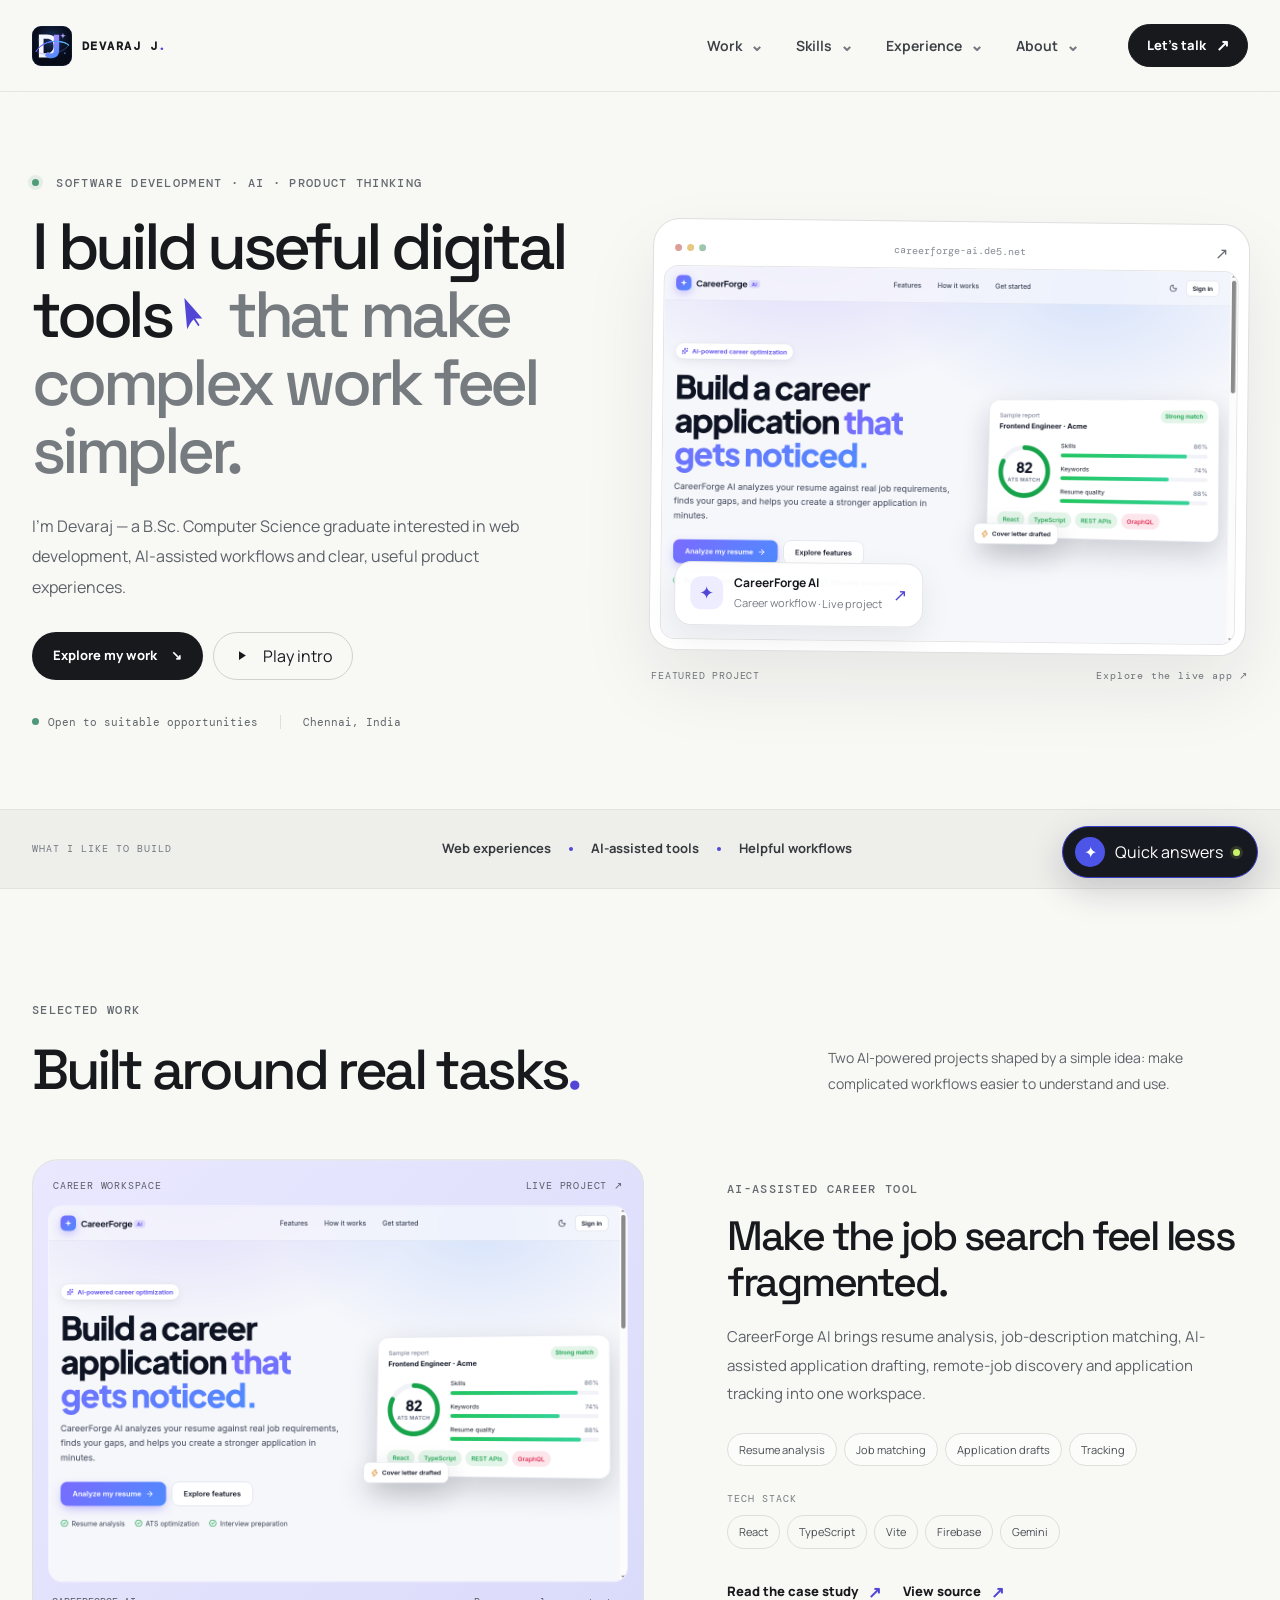
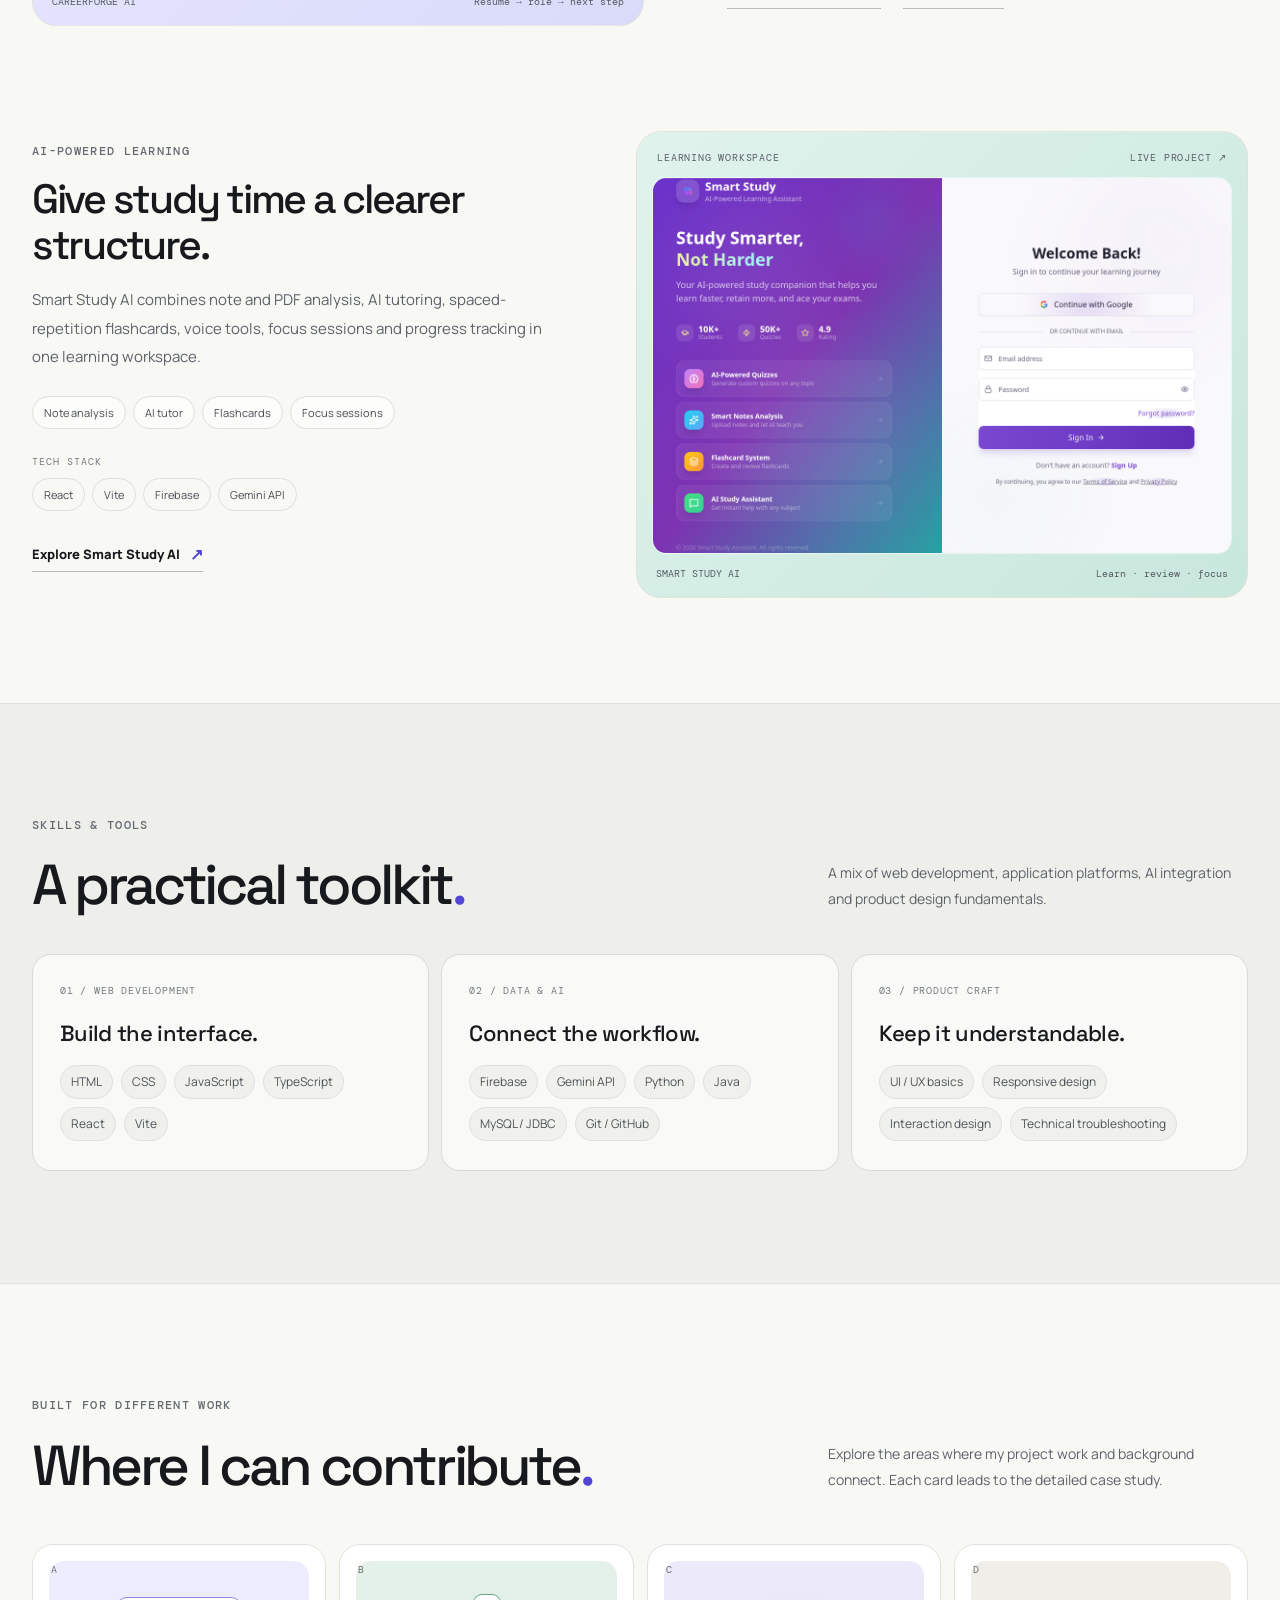
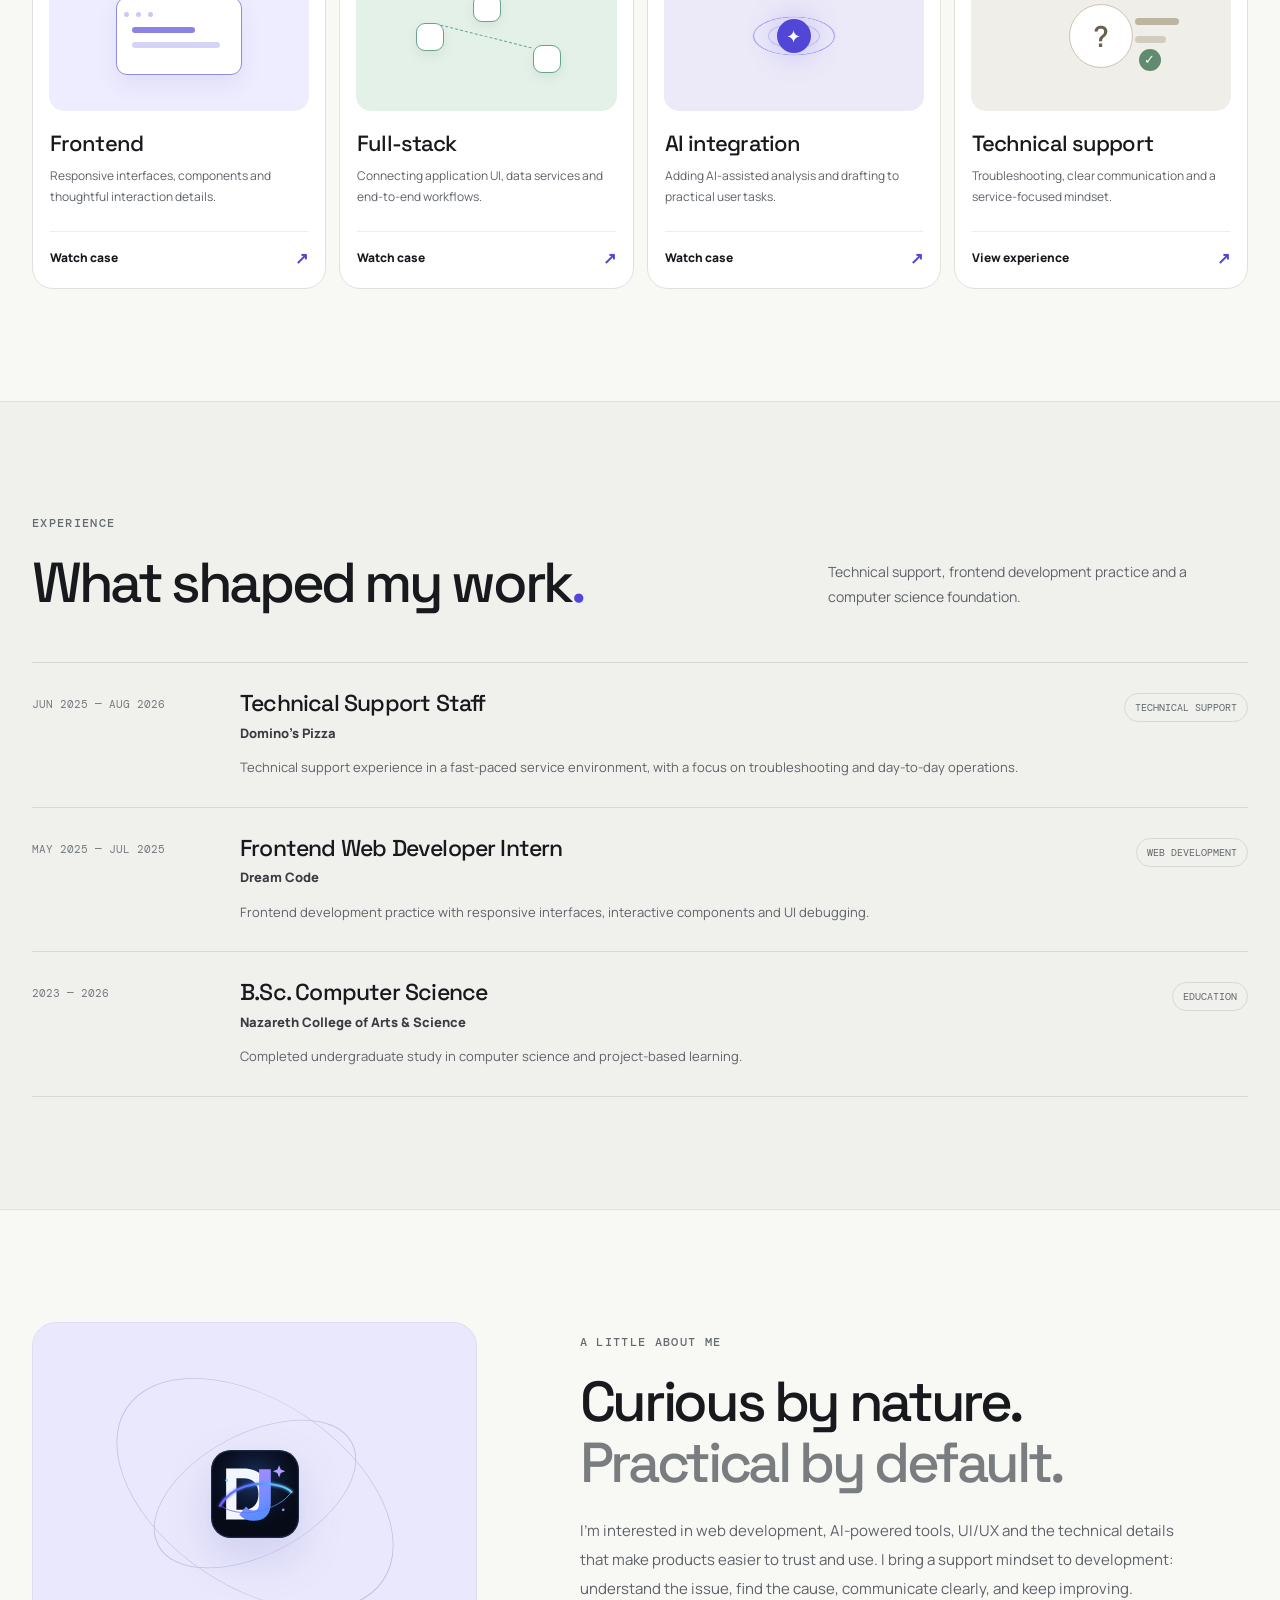
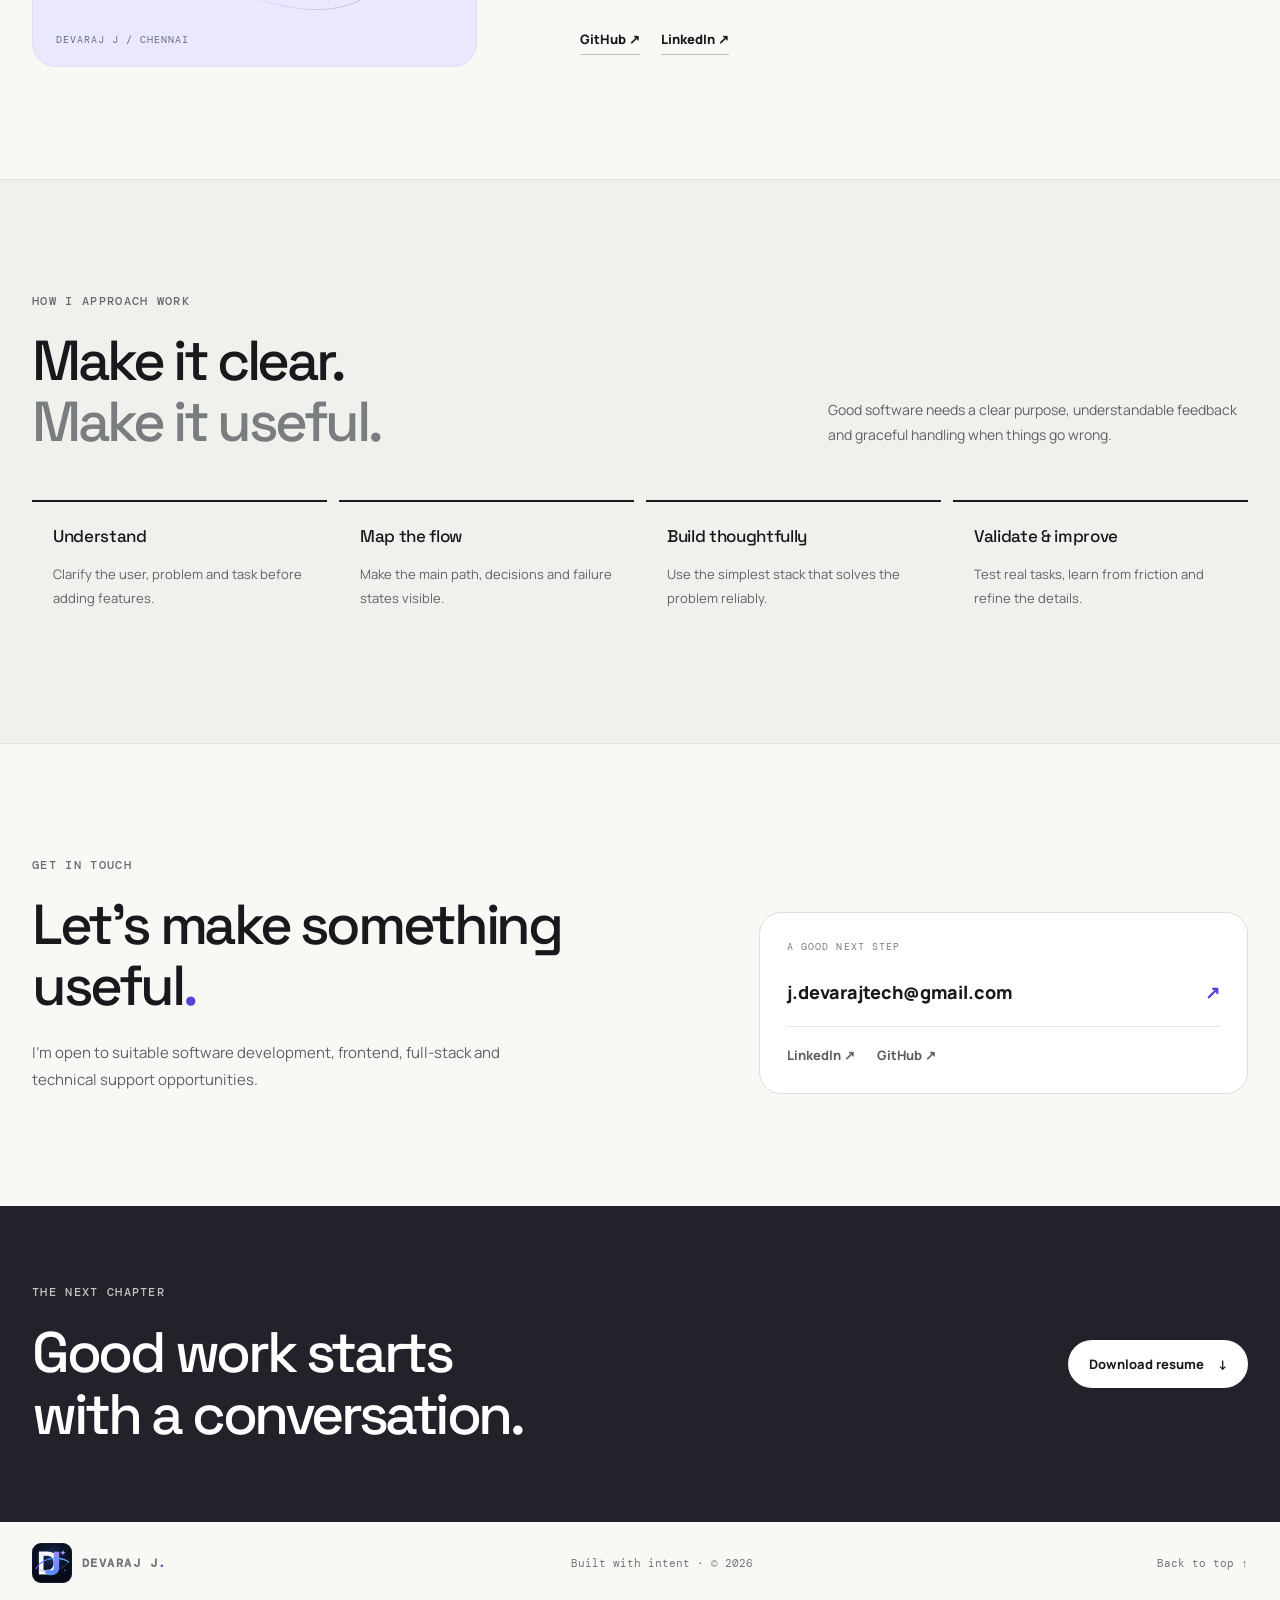
==== commit 47995ad2: "feat: use live project screenshots in portfolio" ====
--- a/index.html
+++ b/index.html
@@ -83,7 +83,7 @@
       <a class="hero-preview project-preview-link reveal" href="https://careerforge-ai.de5.net/" target="_blank" rel="noopener noreferrer" data-cursor="View project" aria-label="Open CareerForge AI live application in a new tab">
         <div class="preview-frame preview-career">
           <div class="preview-browserbar"><span class="browser-dots"><i></i><i></i><i></i></span><span>careerforge-ai.de5.net</span><span class="preview-window-icon">↗</span></div>
-          <img src="assets/careerforge-preview.svg" alt="Original UI-style visual preview of CareerForge AI's resume review and job-match workflow" width="1200" height="780" fetchpriority="high">
+          <img src="assets/careerforge-live-screenshot.png" alt="Screenshot of the live CareerForge AI landing page, showing its resume analysis and job-matching product" width="1200" height="780" fetchpriority="high">
           <div class="preview-pill"><span class="preview-spark">✦</span><span><b>CareerForge AI</b><small>Career workflow · Live project</small></span><span class="pill-arrow">↗</span></div>
         </div>
         <span class="preview-caption"><span>FEATURED PROJECT</span><span>Explore the live app ↗</span></span>
@@ -100,7 +100,7 @@
       <article class="project-feature project-feature-career reveal">
         <a class="project-art project-art-career" href="https://careerforge-ai.de5.net/" target="_blank" rel="noopener noreferrer" data-cursor="View project" aria-label="Open CareerForge AI live project in a new tab">
           <div class="project-art-label"><span>CAREER WORKSPACE</span><span>LIVE PROJECT ↗</span></div>
-          <img src="assets/careerforge-preview.svg" alt="CareerForge AI interface preview showing resume signals, role matching and application workflow" width="1200" height="780" loading="lazy">
+          <img src="assets/careerforge-live-screenshot.png" alt="Screenshot of the deployed CareerForge AI landing page" width="1200" height="780" loading="lazy">
           <span class="art-footer"><span>CAREERFORGE AI</span><span>Resume → role → next step</span></span>
         </a>
         <div class="project-description">
@@ -117,7 +117,7 @@
       <article class="project-feature project-feature-study reveal">
         <a class="project-art project-art-study" href="https://smartstudyapp-ca670.web.app/" target="_blank" rel="noopener noreferrer" data-cursor="View project" aria-label="Open Smart Study AI live project in a new tab">
           <div class="project-art-label"><span>LEARNING WORKSPACE</span><span>LIVE PROJECT ↗</span></div>
-          <img src="assets/smart-study-preview.svg" alt="Original UI-style visual preview of Smart Study AI study sessions, notes and spaced-repetition flashcards" width="1200" height="780" loading="lazy">
+          <img src="assets/smart-study-live-screenshot.png" alt="Screenshot of the live Smart Study AI landing page and study-assistant interface" width="1200" height="780" loading="lazy">
           <span class="art-footer"><span>SMART STUDY AI</span><span>Learn · review · focus</span></span>
         </a>
         <div class="project-description">
--- a/reference-inspired.css
+++ b/reference-inspired.css
@@ -103,7 +103,7 @@
 .project-feature-study{grid-template-columns:minmax(310px,.92fr) minmax(0,1.08fr);margin-top:96px}
 .project-feature-study .project-art{order:2}
 .project-feature-study .project-description{order:1}
-.project-art{position:sticky;top:126px;align-self:start;display:block;overflow:hidden;text-decoration:none;border-radius:25px;padding:15px;background:#e8e9e3;border:1px solid #e0e1dc;transition:transform .5s cubic-bezier(.2,.75,.25,1),box-shadow .35s ease}
+.project-art{position:sticky;top:126px;align-self:start;translate:0 var(--scroll-shift,0px);will-change:translate;display:block;overflow:hidden;text-decoration:none;border-radius:25px;padding:15px;background:#e8e9e3;border:1px solid #e0e1dc;transition:transform .5s cubic-bezier(.2,.75,.25,1),box-shadow .35s ease}
 .project-art-career{background:linear-gradient(135deg,#e9e8ff,#dadbfa)}
 .project-art-study{background:linear-gradient(135deg,#e0f3ed,#c8e7dd)}
 .project-art:hover{transform:translateY(-4px);box-shadow:0 28px 65px #1c25221c}
@@ -348,5 +348,7 @@
   body:not(.redesign-home) .site-header{position:relative;inset:auto;backdrop-filter:none;-webkit-backdrop-filter:none;background:var(--paper);width:calc(100% - 36px);margin-inline:auto;padding-inline:0}
 }
 /* Non-essential visual metadata stays comfortably readable at 12px or larger. */
-body.redesign-home :is(.nav-dropdown small,.wordmark-name,.hero-meta,.preview-browserbar,.preview-pill small,.preview-caption,.intro-strip-inner>span,.project-art-label,.art-footer,.project-capabilities span,.stack-list span,.project-stack-label,.skill-group>p,.skill-pills span,.role-index,.role-link,.experience-row time,.experience-tag,.about-mark-panel>span,.contact-card-label,.site-footer>span,.back-top,.demo-stage-top,.demo-step small,.demo-dialog-footer>span){font-size:12px}
+body.redesign-home .eyebrow{font-size:12px}\nbody.redesign-home :is(.nav-dropdown small,.wordmark-name,.hero-meta,.preview-browserbar,.preview-pill small,.preview-caption,.intro-strip-inner>span,.project-art-label,.art-footer,.project-capabilities span,.stack-list span,.project-stack-label,.skill-group>p,.skill-pills span,.role-index,.role-link,.experience-row time,.experience-tag,.about-mark-panel>span,.contact-card-label,.site-footer>span,.back-top,.demo-stage-top,.demo-step small,.demo-dialog-footer>span){font-size:12px}
 body:not(.redesign-home) .case-main :is(small,.eyebrow,.case-section-label,.case-facts span,.case-facts small,.problem-cards p,.flow-list li>span,.flow-list li>div p,.capability-grid p,.capability-grid small,.decision-row,.decision-head,.decision-row>span,.decision-row>p,.learning-grid p,.metric-grid span,.metric-grid small){font-size:12px}
+
+body:not(.redesign-home) .case-main :is(.eyebrow,.case-visual-top,.case-visual-caption,.case-section-label,.case-facts span,.case-facts small,.problem-cards article>span,.problem-cards p,.flow-list li>span,.flow-list li>div p,.flow-list li>i,.case-note,.capability-grid article>span,.capability-grid p,.capability-grid small,.decision-row,.decision-head,.decision-row>span,.decision-row>p,.learning-grid p,.metric-grid span,.metric-grid small,.next-step p){font-size:12px}
